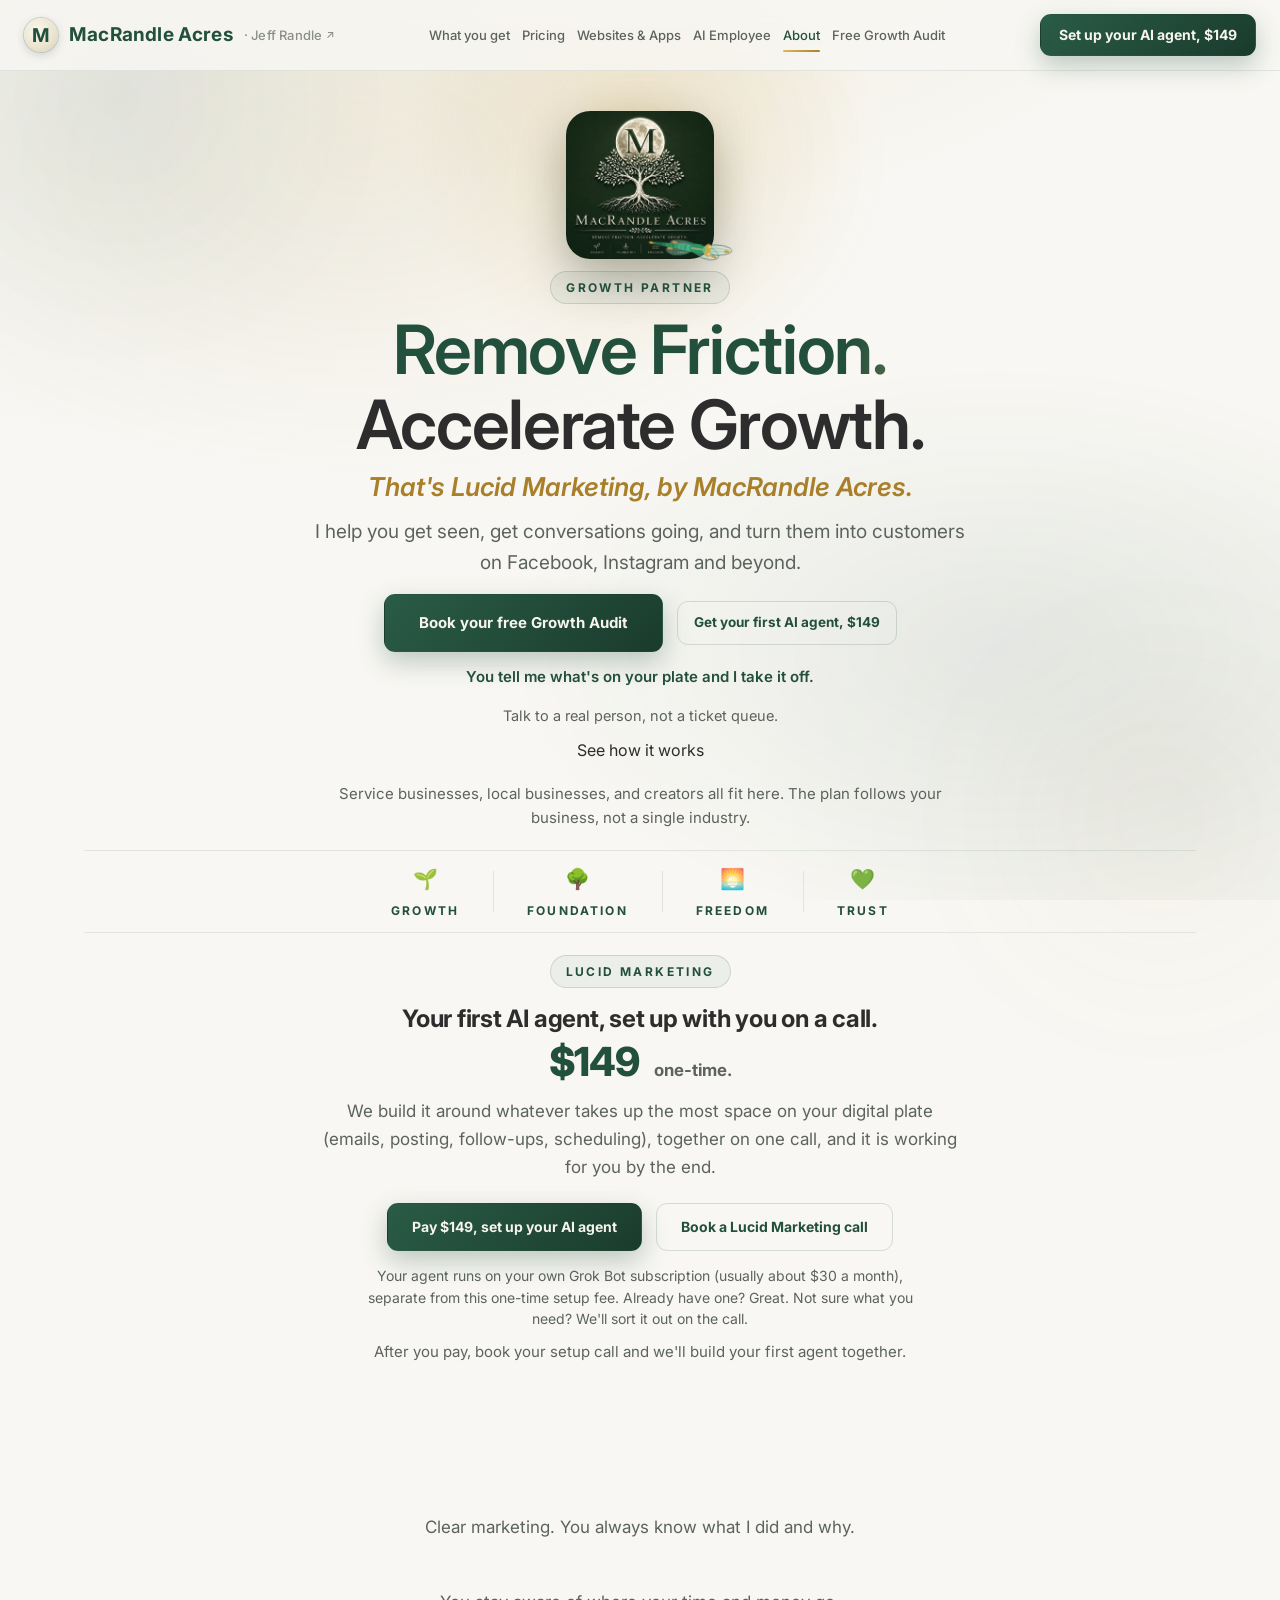
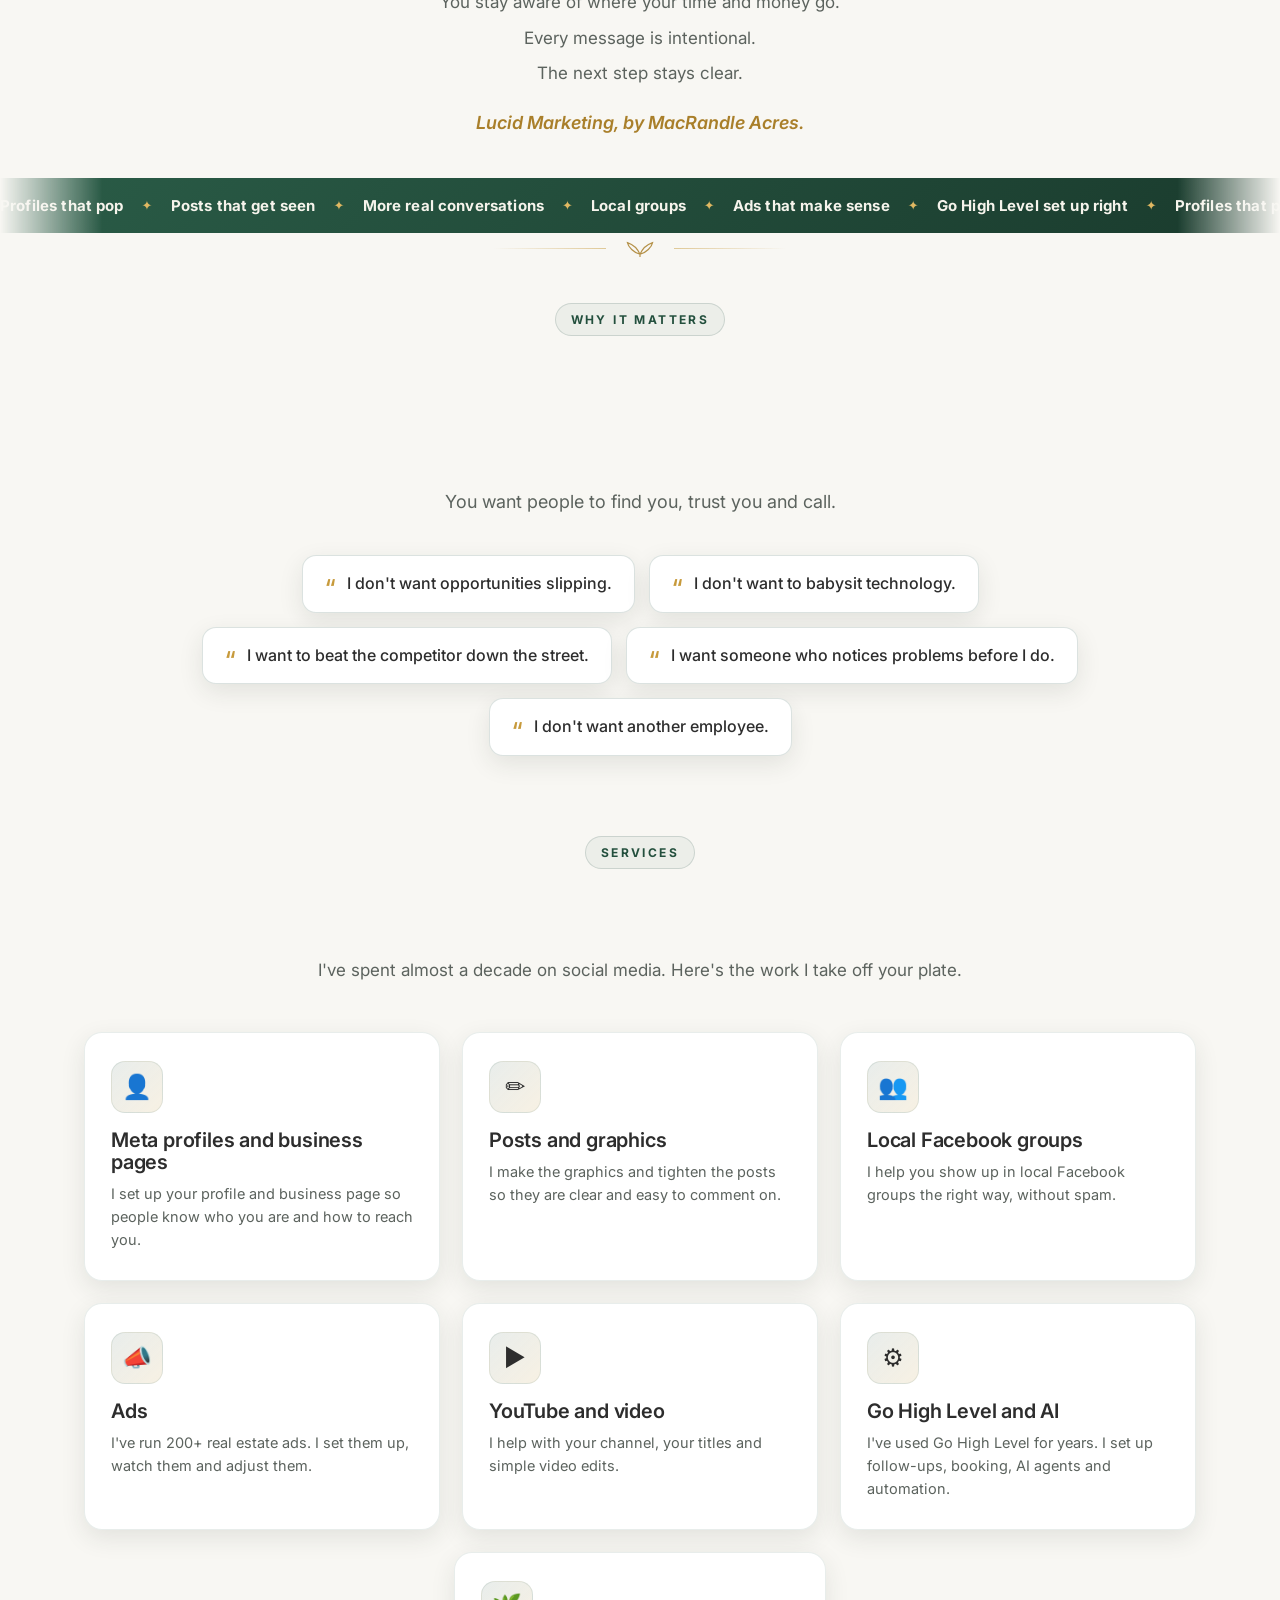
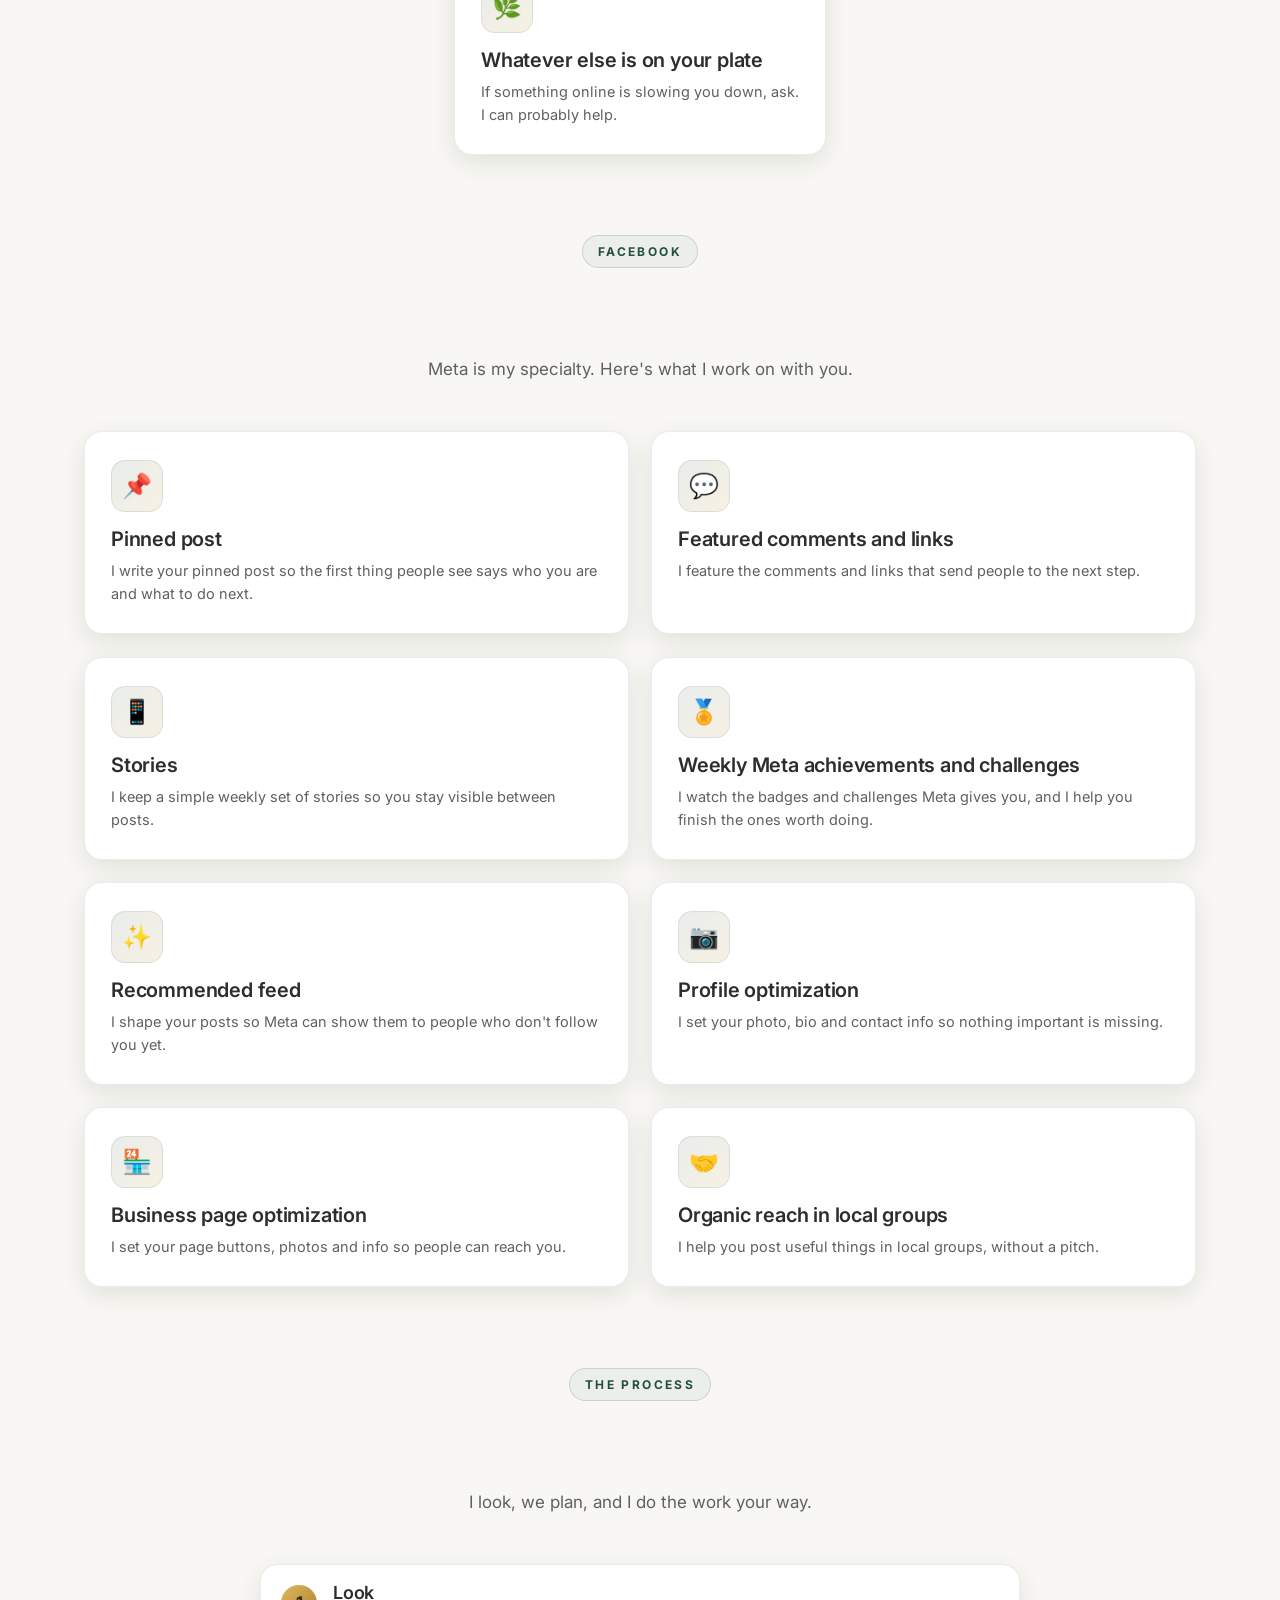
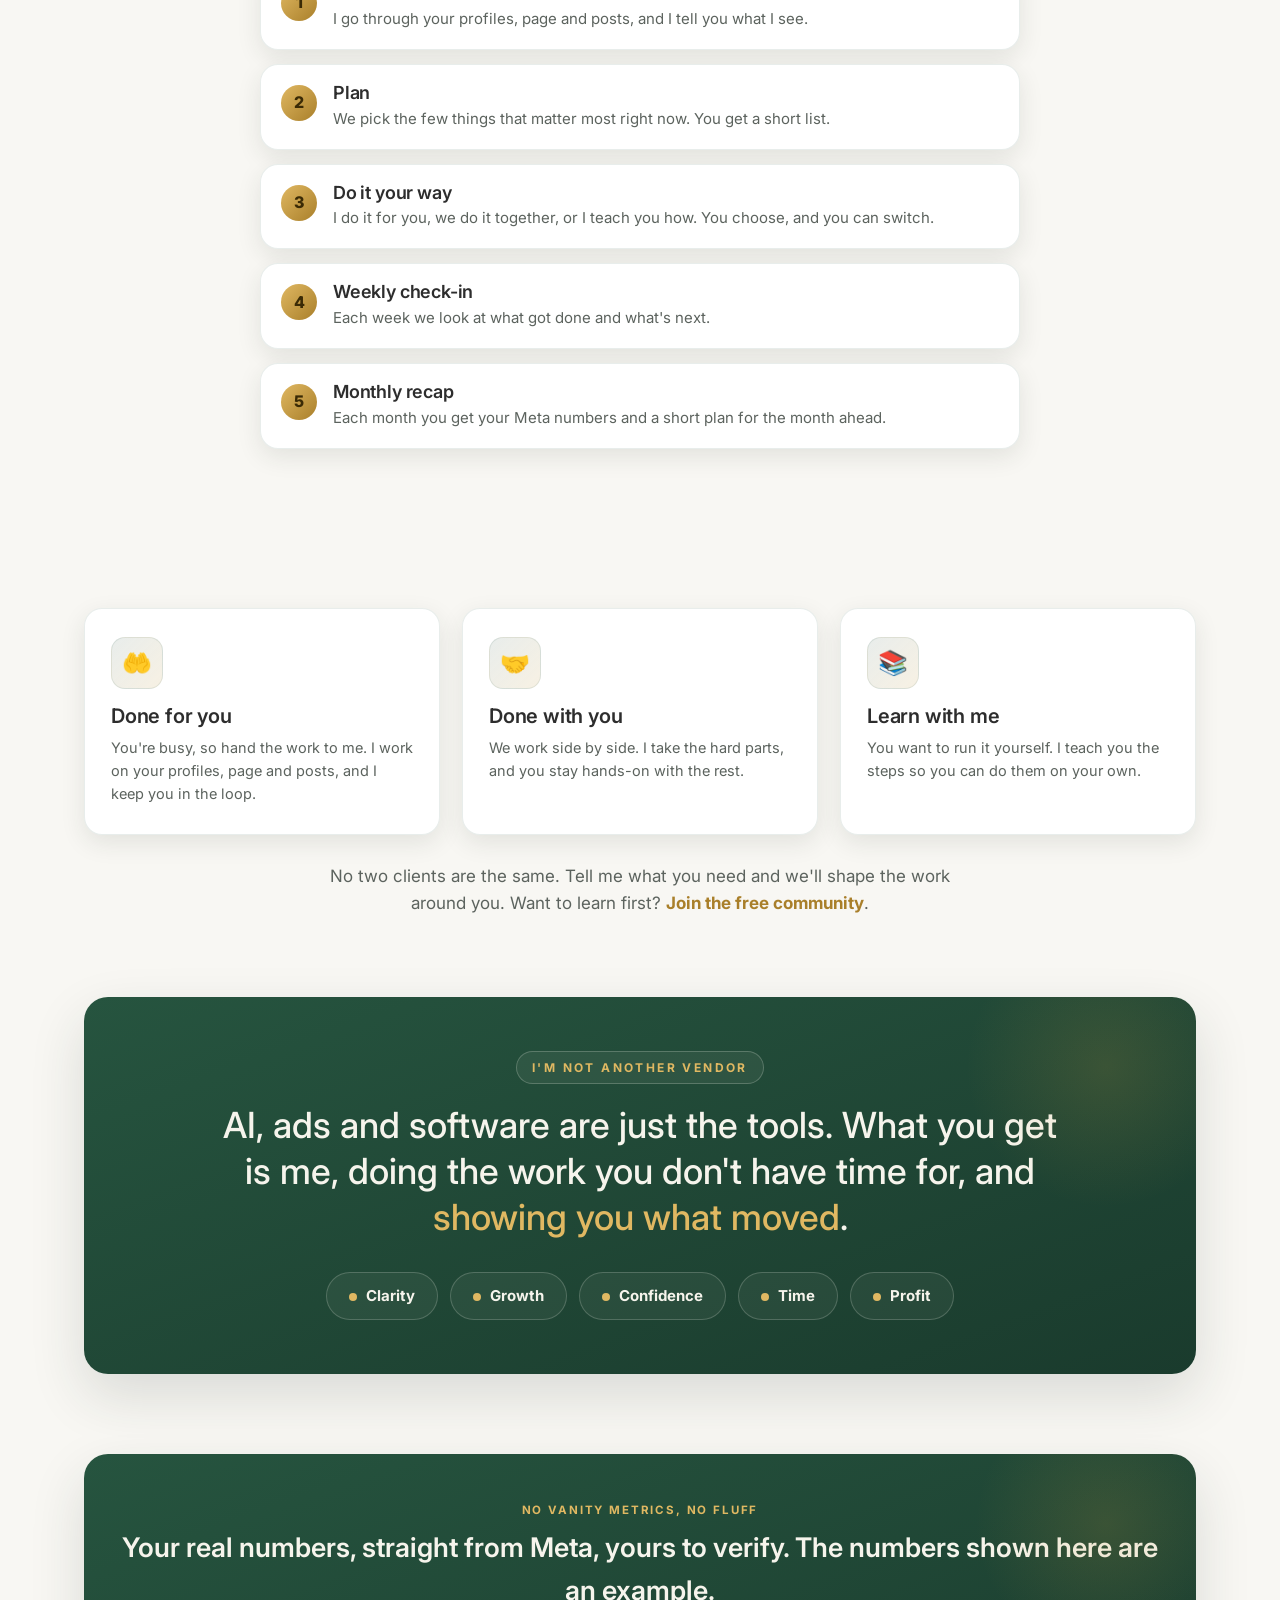
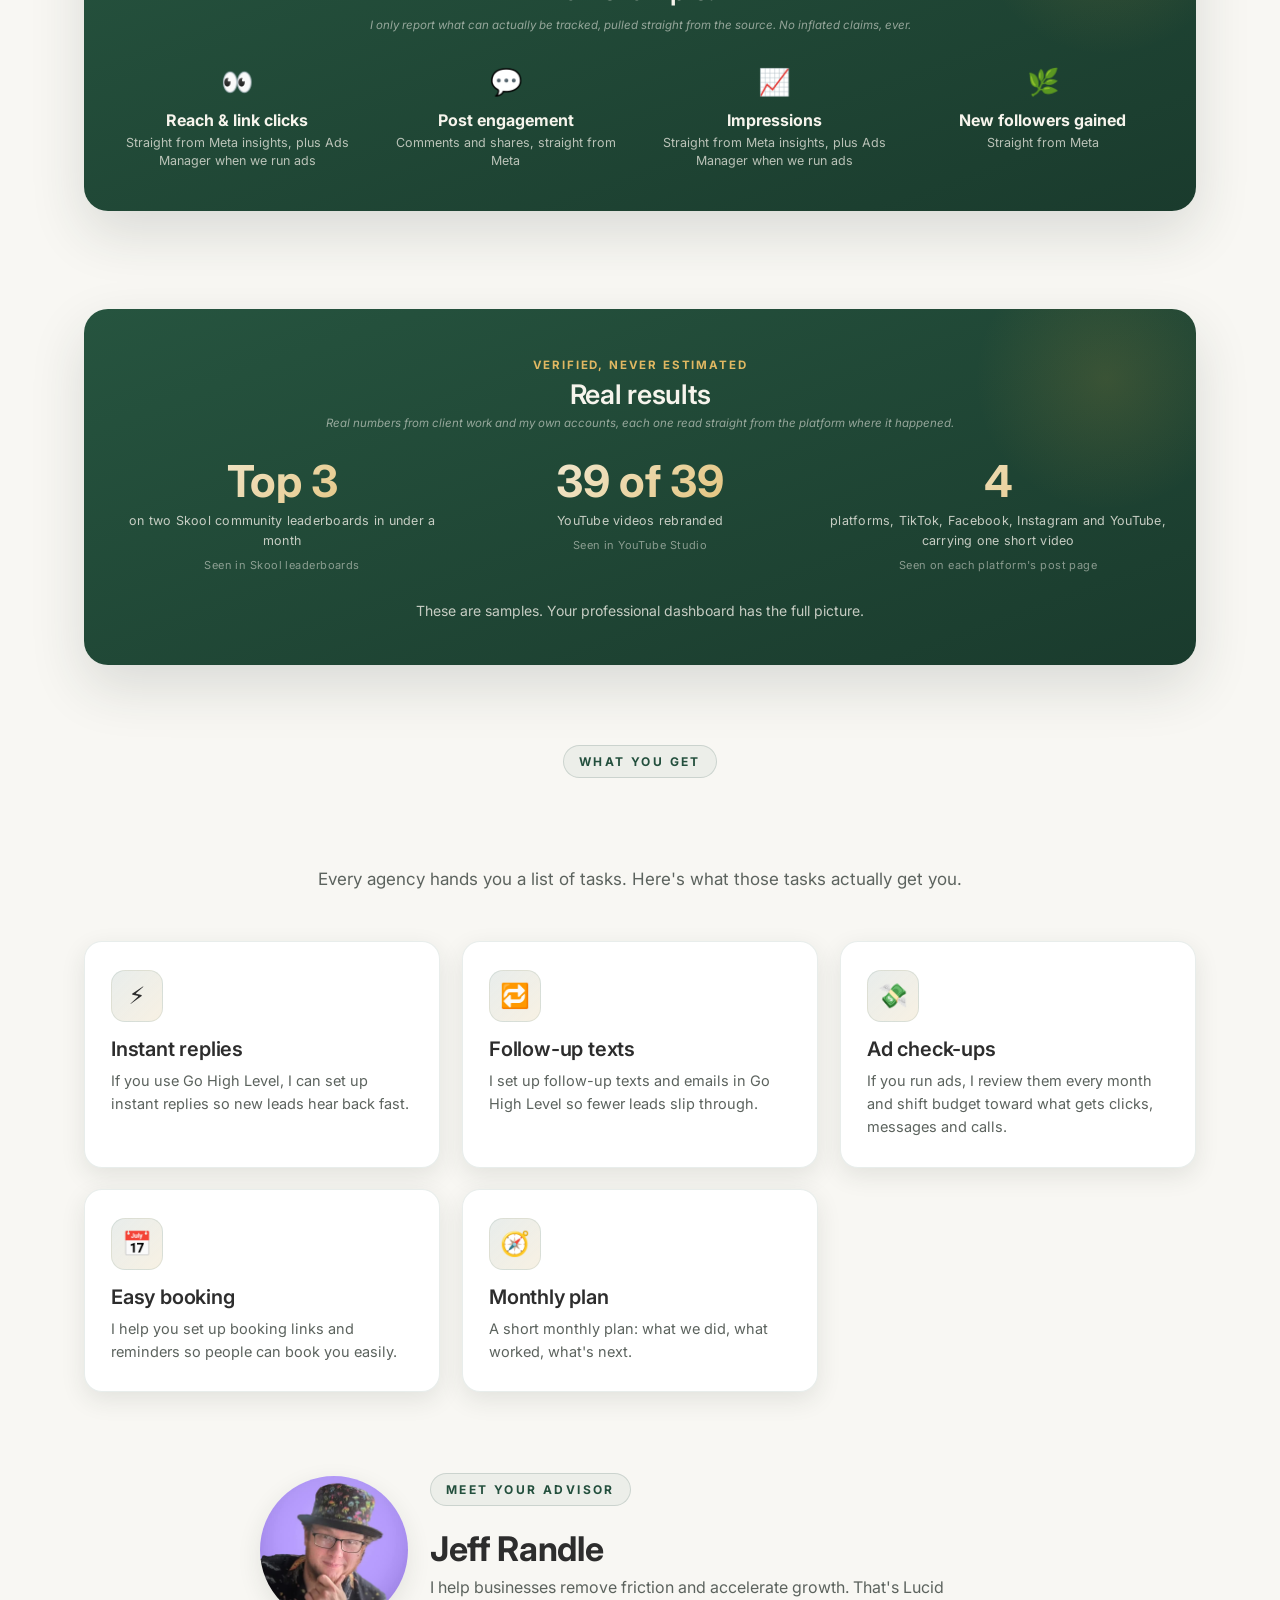
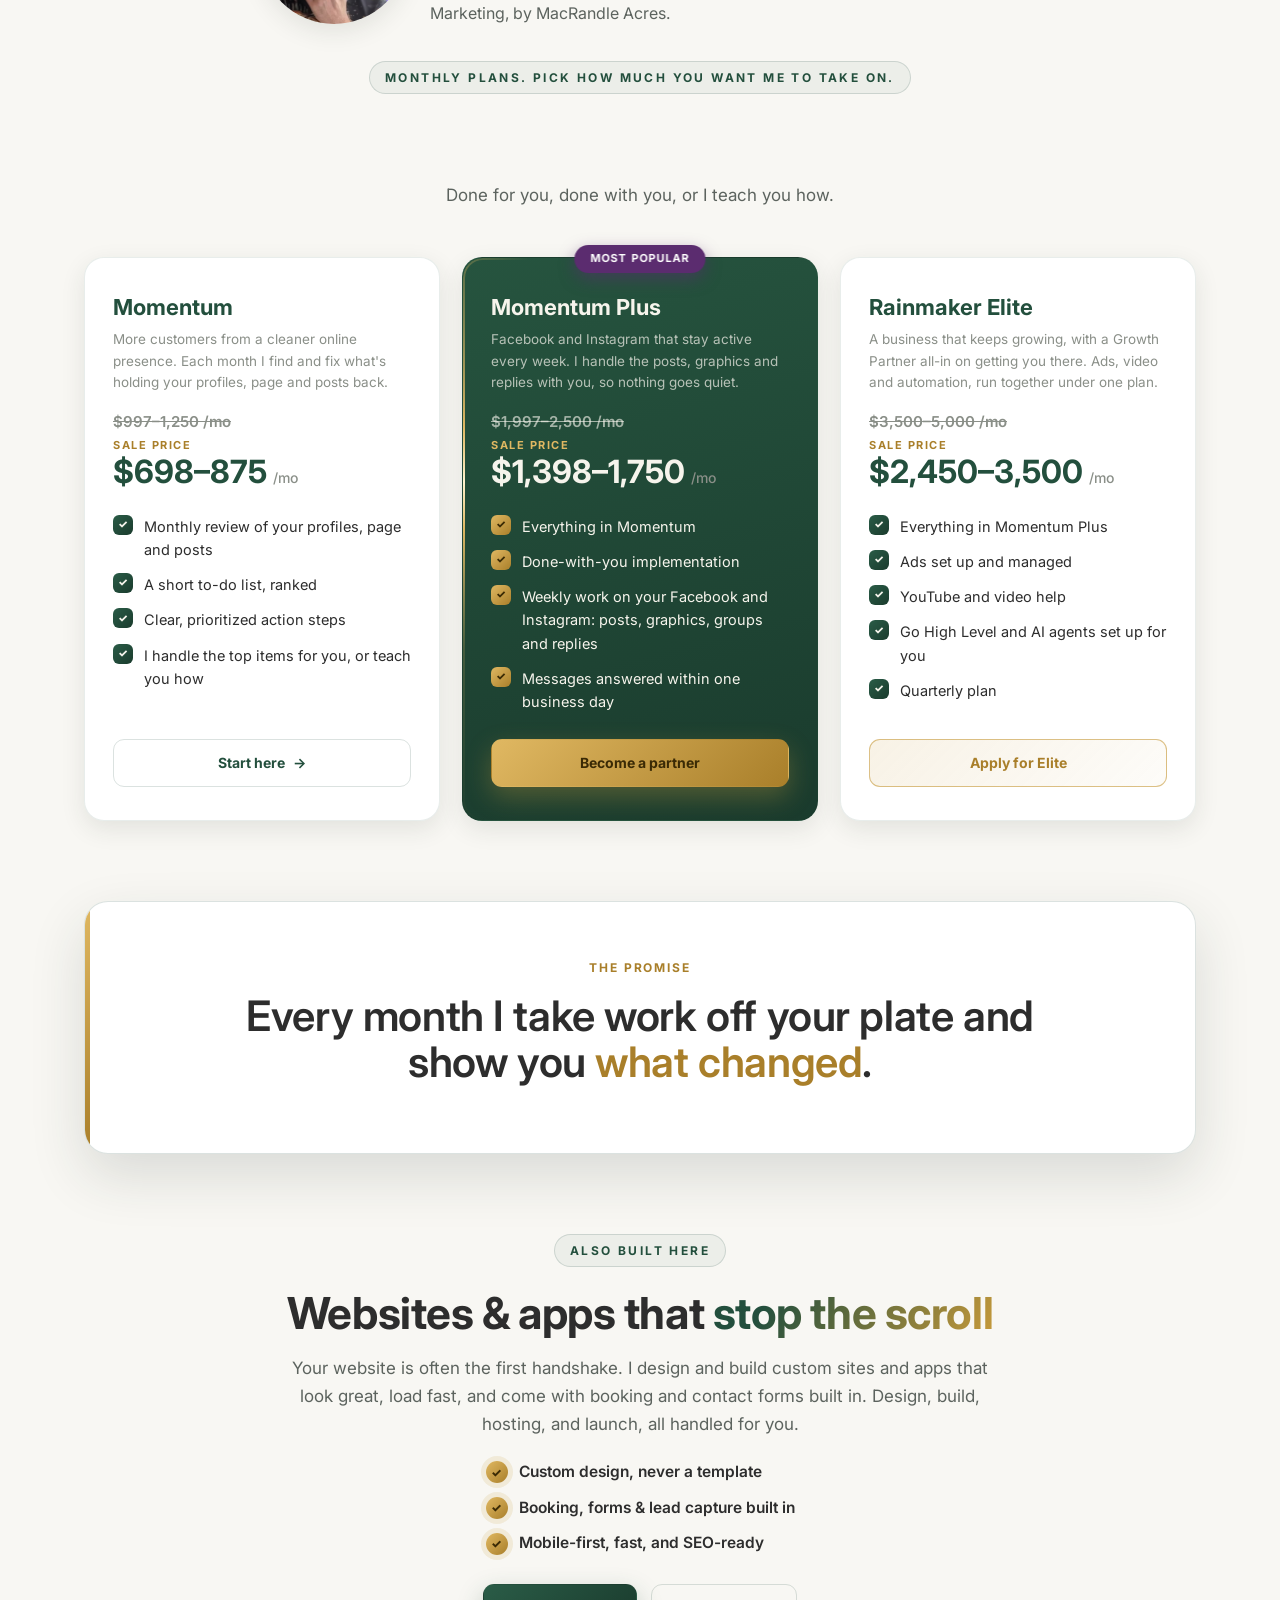
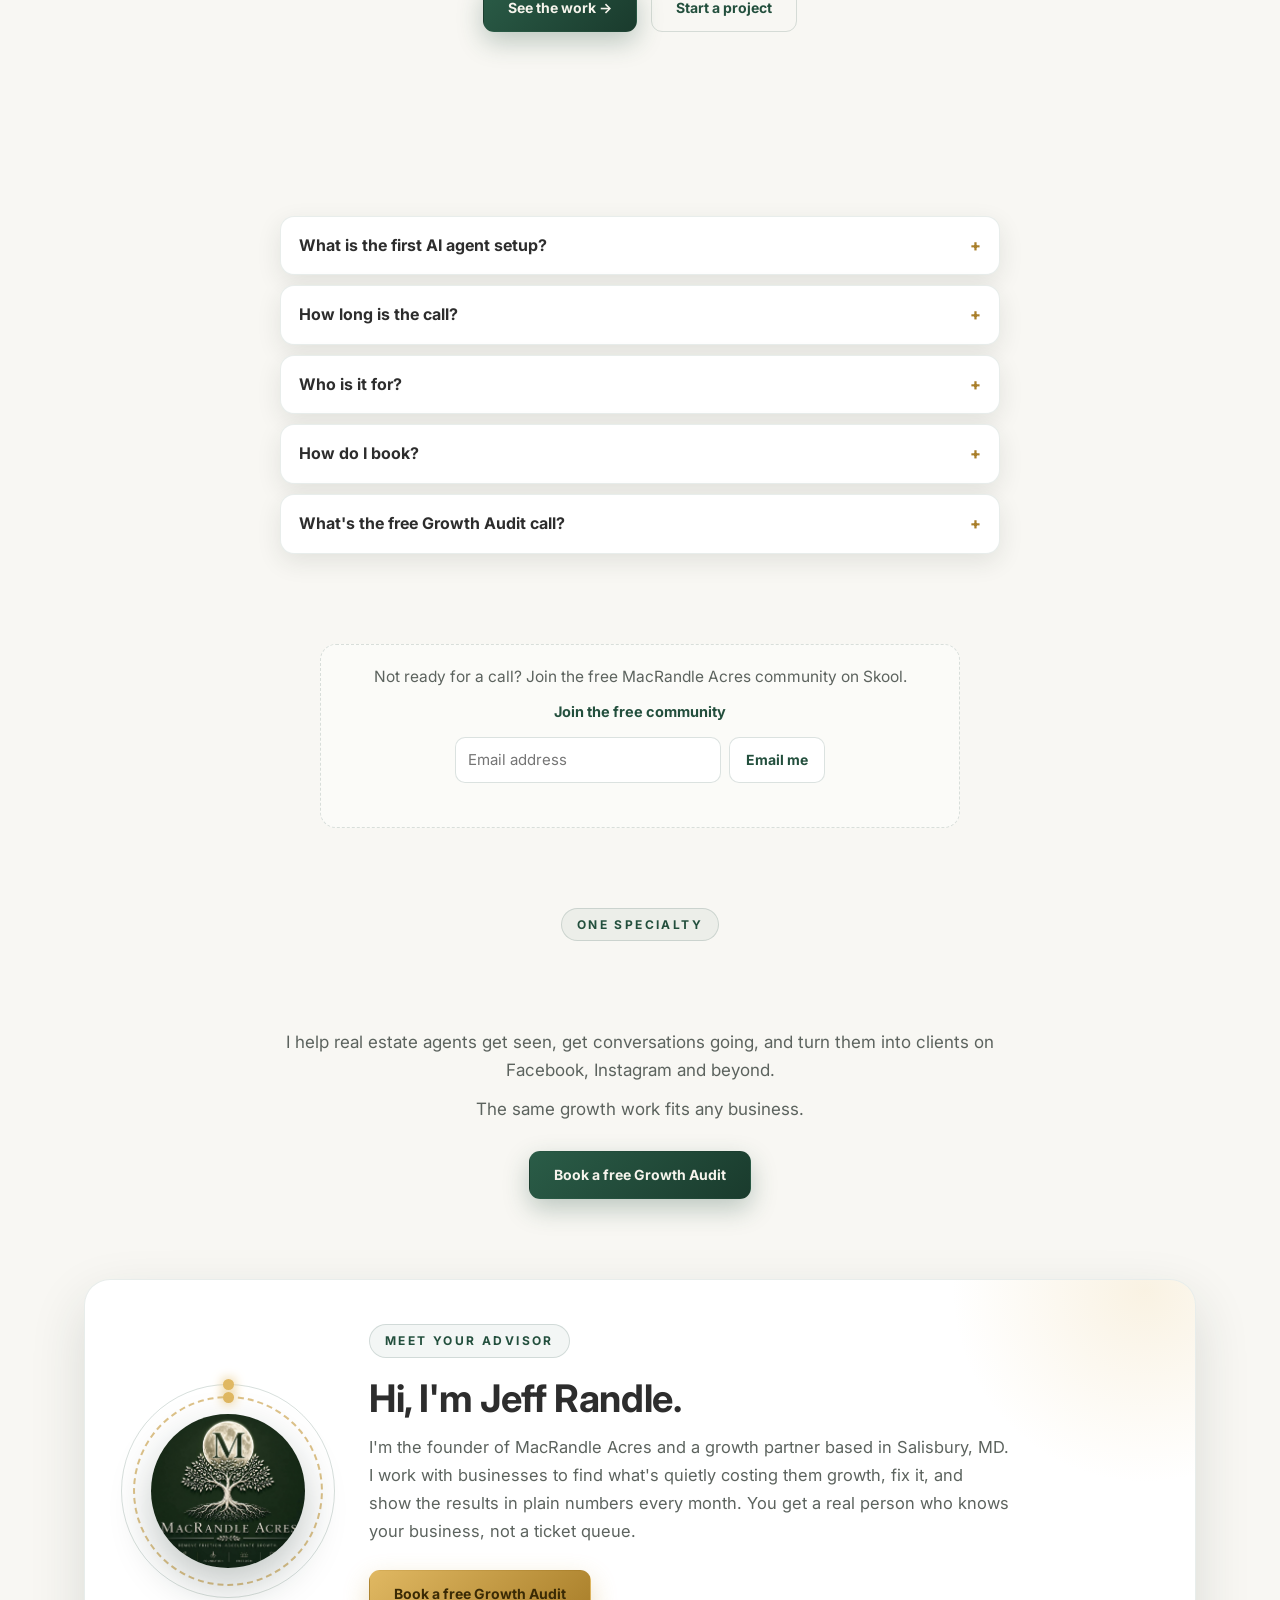
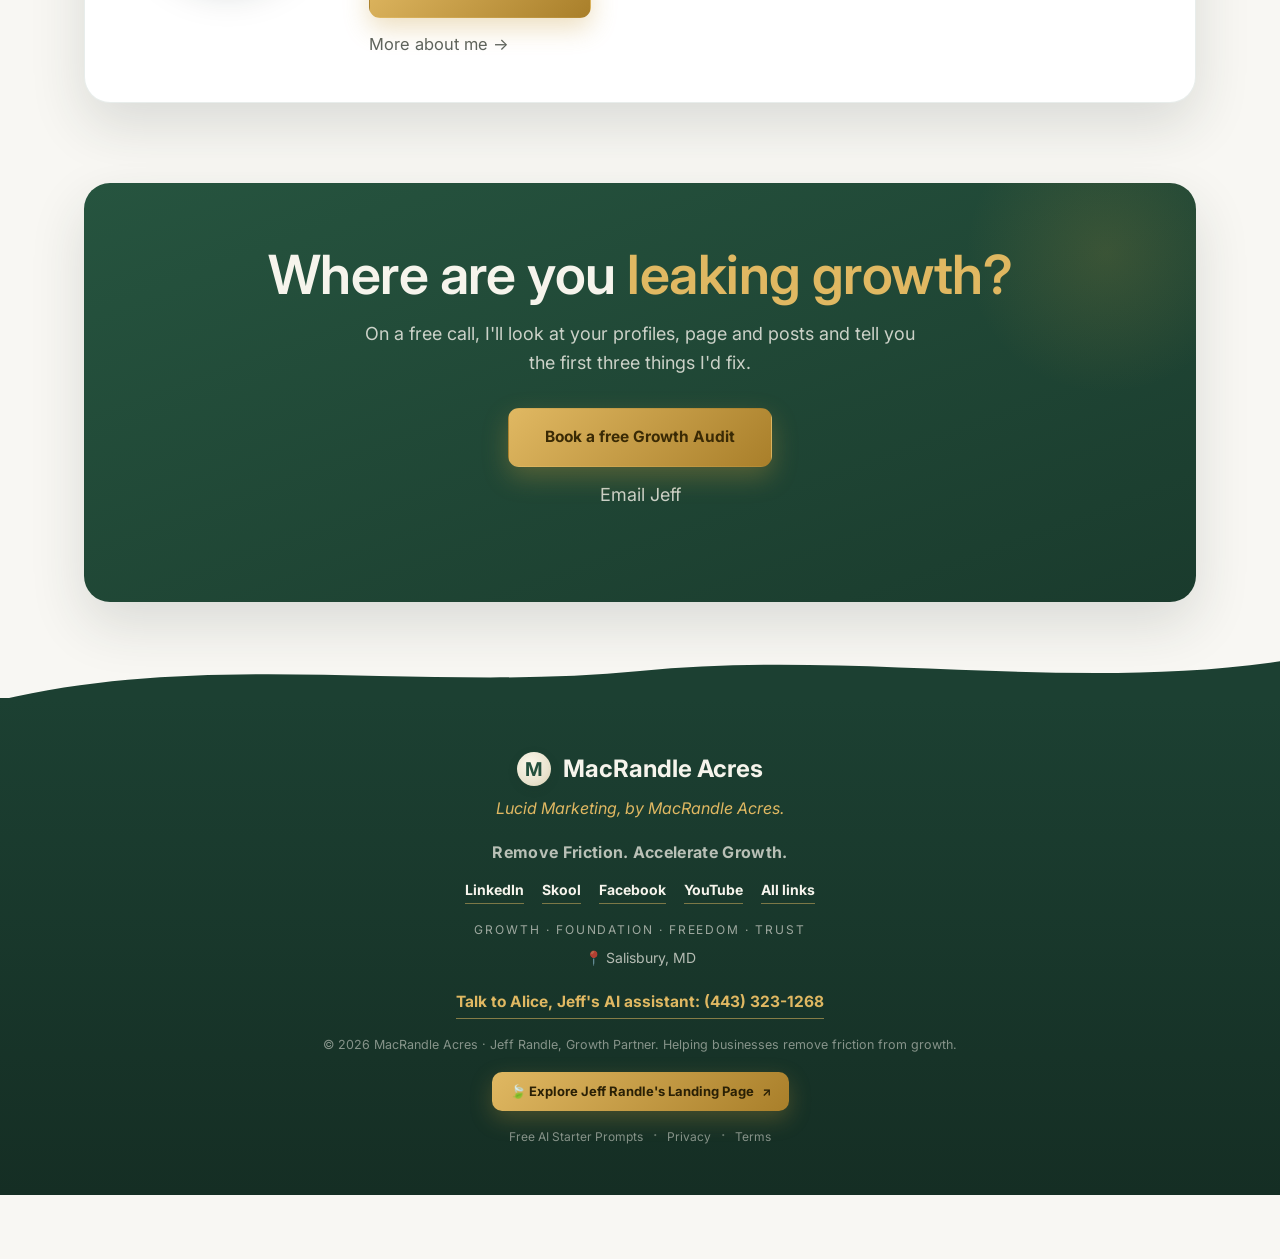
==== index.html @ b00a88bf "Homepage: plate line under $149 CTA, drop monthly list and scorecard, new results" ====
<!doctype html>
<html lang="en">
<head>
<meta charset="utf-8">
<meta name="viewport" content="width=device-width, initial-scale=1">
<title>Lucid Marketing, by MacRandle Acres | Remove Friction. Accelerate Growth.</title>
<meta name="description" content="Lucid Marketing, by MacRandle Acres, helps businesses remove friction and accelerate growth. Real estate is one specialty.">
<meta name="theme-color" content="#234F3D">

<meta property="og:title" content="Lucid Marketing, by MacRandle Acres | Remove Friction. Accelerate Growth.">
<meta property="og:description" content="Lucid Marketing, by MacRandle Acres, helps businesses remove friction and accelerate growth. Real estate is one specialty.">
<meta property="og:type" content="website">
<meta property="og:url" content="https://www.macrandleacres.com/">
<meta property="og:image" content="https://www.macrandleacres.com/og-v5.jpg">
<meta name="twitter:card" content="summary_large_image">
<meta name="twitter:title" content="Lucid Marketing, by MacRandle Acres | Remove Friction. Accelerate Growth.">
<meta name="twitter:description" content="Lucid Marketing, by MacRandle Acres, helps businesses remove friction and accelerate growth. Real estate is one specialty.">
<meta name="twitter:image" content="https://www.macrandleacres.com/og-v5.jpg">
<link rel="canonical" href="https://www.macrandleacres.com/">
<link rel="icon" href="/favicon.ico">
<link rel="apple-touch-icon" href="/apple-touch-icon.png">
<script type="application/ld+json">{"@context":"https://schema.org","@type":"ProfessionalService","name":"Lucid Marketing, by MacRandle Acres","description":"Lucid Marketing, by MacRandle Acres, helps businesses remove friction and accelerate growth. Real estate is one specialty.","url":"https://www.macrandleacres.com","telephone":"+1-443-323-1268","email":"Macrandleacres@gmail.com","logo":"https://www.macrandleacres.com/logo-v5.jpg","image":"https://www.macrandleacres.com/logo-v5.jpg","areaServed":"US","founder":{"@type":"Person","name":"Jeff Randle","jobTitle":"Growth Partner"},"address":{"@type":"PostalAddress","addressLocality":"Salisbury","addressRegion":"MD","addressCountry":"US"},"sameAs":["https://www.linkedin.com/in/jeff-randle-042a23196/","https://www.skool.com/lucid-mage-facebook-growth-lab-3725","https://www.youtube.com/@JeffRandle89","https://www.patreon.com/LucidMage","https://www.instagram.com/lucidmage89","https://www.tiktok.com/@lucidmage89","https://www.facebook.com/TheLucidMage"]}</script>
<script type="application/ld+json">{"@context":"https://schema.org","@type":"FAQPage","mainEntity":[{"@type":"Question","name":"What is the first AI agent setup?","acceptedAnswer":{"@type":"Answer","text":"It's $149 one-time. We build your first AI agent together on a call, around whatever takes up the most space on your digital plate."}},{"@type":"Question","name":"How long is the call?","acceptedAnswer":{"@type":"Answer","text":"There's no fixed time. We stay on until your agent is set up."}},{"@type":"Question","name":"Who is it for?","acceptedAnswer":{"@type":"Answer","text":"Business owners who want time back."}},{"@type":"Question","name":"How do I book?","acceptedAnswer":{"@type":"Answer","text":"Use Book a Lucid Marketing call. That opens https://www.macrandleacres.com/book?type=agent."}},{"@type":"Question","name":"What's the free Growth Audit call?","acceptedAnswer":{"@type":"Answer","text":"It's a free call to look at your business and find the friction in the way of growth. Book it at https://www.macrandleacres.com/book?type=audit."}}]}</script>

<link rel="preconnect" href="https://fonts.googleapis.com">
<link rel="preconnect" href="https://fonts.gstatic.com" crossorigin>
<link href="https://fonts.googleapis.com/css2?family=Fraunces:ital,opsz,wght@0,9..144,500;0,9..144,600;0,9..144,700;1,9..144,500&family=Inter:wght@400;500;600;700&display=swap" rel="stylesheet">

<style>
:root{
 --green:#234F3D; --green-d:#1a3b2d; --green-l:#3a6b54;
 --ink:#2D2D2D; --ink2:#5c635e; --ink3:#8a8f88;
 --bg:#F8F7F3; --bg2:#f1efe7; --card:#ffffff; --cream:#f6f4ec;
 --gold:#c79a3b; --gold-d:#a97f2a; --gold-l:#e0b862;
 --plum:#5B2C6F;
 --bd:rgba(35,79,61,.16); --bd-soft:rgba(35,79,61,.10);
 --shadow:0 22px 55px rgba(35,49,40,.14); --shadow-sm:0 8px 24px rgba(35,49,40,.10);
 --grad-green:linear-gradient(135deg,#2a5c47,#1a3b2d);
 --grad-gold:linear-gradient(135deg,var(--gold-l),var(--gold-d));
 --maxw:1160px;
}
*{box-sizing:border-box;margin:0;padding:0}
html{scroll-behavior:smooth}
body{font-family:'Inter',system-ui,-apple-system,sans-serif;background:var(--bg);color:var(--ink);
 line-height:1.6;overflow-x:hidden;-webkit-font-smoothing:antialiased}
h1,h2,h3,.display{font-family:'Inter',system-ui,sans-serif;letter-spacing:-.01em;line-height:1.1;color:var(--ink)}
a{color:inherit;text-decoration:none}
.wrap{max-width:var(--maxw);margin:0 auto;padding:0 24px}
.eyebrow{display:inline-block;font-size:12px;font-weight:700;letter-spacing:.2em;text-transform:uppercase;
 color:var(--green);padding:6px 15px;border:1px solid var(--bd);border-radius:100px;background:rgba(35,79,61,.05);margin-bottom:18px}
.accent-text{background:linear-gradient(120deg,var(--green) 20%,var(--gold) 100%);
 -webkit-background-clip:text;background-clip:text;-webkit-text-fill-color:transparent}
.shimmer{background:linear-gradient(100deg,var(--green) 0%,var(--green) 36%,var(--gold-l) 50%,var(--green) 64%,var(--green) 100%);
 background-size:260% 100%;-webkit-background-clip:text;background-clip:text;-webkit-text-fill-color:transparent;
 animation:sheen 5.5s ease-in-out infinite}
@keyframes sheen{0%{background-position:135% 0}100%{background-position:-135% 0}}
.gold-text{color:var(--gold-d)}
.serif-i{font-family:'Inter',system-ui,sans-serif;font-style:italic;font-weight:500}

/* Organic light background */
.bgwash{position:fixed;inset:0;z-index:-2;background:
 radial-gradient(920px 520px at 50% -12%, rgba(199,154,59,.12), transparent 62%),
 radial-gradient(760px 620px at 10% 8%, rgba(35,79,61,.06), transparent 60%),
 radial-gradient(720px 620px at 92% 88%, rgba(35,79,61,.05), transparent 60%),
 var(--bg)}
.leaf{position:fixed;border-radius:50%;filter:blur(80px);opacity:.5;z-index:-1;pointer-events:none}
.leaf.l1{width:440px;height:440px;top:-120px;left:-100px;background:radial-gradient(circle,rgba(35,79,61,.14),transparent 68%);animation:drift 24s ease-in-out infinite}
.leaf.l2{width:400px;height:400px;bottom:-120px;right:-80px;background:radial-gradient(circle,rgba(199,154,59,.13),transparent 68%);animation:drift 30s ease-in-out infinite reverse}
@keyframes drift{0%,100%{transform:translate(0,0)}50%{transform:translate(40px,-36px)}}
#leaves{position:fixed;inset:0;z-index:-1;pointer-events:none}
.mark{animation:markGlow 3.8s ease-in-out infinite}
@keyframes markGlow{
 0%,100%{box-shadow:0 0 0 1px rgba(35,79,61,.18),0 3px 10px rgba(35,49,40,.18),0 0 0 rgba(199,154,59,0)}
 50%{box-shadow:0 0 0 1px rgba(199,154,59,.45),0 3px 10px rgba(35,49,40,.18),0 0 15px rgba(199,154,59,.4)}}
.card .ico{transition:transform .28s cubic-bezier(.2,.8,.2,1)}
.card:hover .ico{transform:scale(1.1) rotate(-4deg)}
.val-item .vi{transition:transform .28s cubic-bezier(.2,.8,.2,1)}
.val-item:hover .vi{transform:translateY(-4px) scale(1.14)}
.report li .val{transition:color .3s}

/* Brand mark (moon + M) */
.mark{width:34px;height:34px;border-radius:50%;flex:0 0 auto;display:grid;place-items:center;position:relative;
 background:radial-gradient(circle at 38% 34%,#fbf7ea,#e9e3cf 60%,#d8cfb0);
 box-shadow:0 0 0 1px rgba(35,79,61,.18),0 3px 10px rgba(35,49,40,.18)}
.mark span{font-family:'Inter',system-ui,sans-serif;font-weight:700;font-size:19px;color:var(--green);line-height:1;margin-top:1px}

/* Nav */
.nav{position:sticky;top:0;z-index:50;backdrop-filter:blur(12px);
 background:rgba(248,247,243,.82);border-bottom:1px solid var(--bd-soft)}
.nav-in{display:flex;align-items:center;justify-content:space-between;height:70px}
.brand{display:flex;align-items:center;gap:11px;font-family:'Inter',system-ui,sans-serif;font-weight:700;font-size:19px;color:var(--green);letter-spacing:.01em}
.brand .sub{color:var(--ink3);font-weight:500;font-family:'Inter';font-size:13px}
.brand-main{display:flex;align-items:center;gap:11px;color:var(--green)}
.brand-hub{color:var(--ink3);font-weight:500;font-family:'Inter';font-size:13px;display:inline-flex;align-items:center;gap:4px;transition:color .2s}
.brand-hub:hover{color:var(--gold-d)}
.brand-hub .hub-arr{font-size:11px;transition:transform .2s}
.brand-hub:hover .hub-arr{transform:translate(2px,-2px)}
.foot-hub{margin-top:16px}
.foot-hub a{display:inline-flex;align-items:center;gap:8px;font-size:13px;font-weight:700;color:#2a2005;background:var(--grad-gold);padding:9px 18px;border-radius:10px;text-decoration:none;box-shadow:0 8px 22px rgba(199,154,59,.28);transition:transform .16s,box-shadow .16s}
.foot-hub a:hover{transform:translateY(-2px);box-shadow:0 12px 28px rgba(199,154,59,.4)}
.foot-hub .fh-arr{font-size:12px}
.nav-links{display:flex;gap:14px;align-items:center}
.nav-links a{font-size:13.5px;color:var(--ink2);font-weight:500;transition:color .2s;white-space:nowrap}
.nav-audit{font-weight:700;color:var(--green)}
.nav-links a:hover{color:var(--green)}
.btn{display:inline-block;font-weight:700;font-size:14px;border-radius:11px;padding:12px 24px;cursor:pointer;
 transition:transform .16s ease,box-shadow .16s ease,background .2s;border:1px solid transparent;white-space:nowrap}
.btn:hover{transform:translateY(-2px)}
.btn-primary{background:var(--grad-green);color:var(--cream);box-shadow:var(--btn-glow,0 10px 26px rgba(35,79,61,.28))}
.btn-primary:hover{box-shadow:var(--btn-glow-hover,0 14px 32px rgba(35,79,61,.36))}
.btn-ghost{background:transparent;border-color:var(--bd);color:var(--green)}
.btn-ghost:hover{background:rgba(35,79,61,.06);border-color:var(--green)}
.btn-gold{background:var(--grad-gold);color:#3a2a05;box-shadow:0 10px 26px rgba(199,154,59,.32)}
.btn-cream{background:var(--cream);color:var(--green);box-shadow:0 10px 26px rgba(0,0,0,.18)}
.btn-cream:hover{background:#fff}
.btn-ghost-l{background:rgba(255,255,255,.08);border-color:rgba(246,244,236,.4);color:var(--cream)}
.btn-ghost-l:hover{background:rgba(255,255,255,.16)}
.nav-cta{padding:9px 18px;margin-left:24px;flex-shrink:0}
.brand{flex-shrink:0;margin-right:22px}.brand-main{white-space:nowrap}
.nav .wrap.nav-in{max-width:1320px}.nav-links{gap:12px}.nav-links a{font-size:13px}
/* Fold the menu whenever it does not fit (any zoom level or font); set by fitNav() below */
.nav.compact .nav-links{display:none}.nav.compact .hamb{display:block;order:2}.nav.compact .brand-hub{display:none}
.nav.compact .nav-in{height:auto;min-height:64px;padding:10px 24px;flex-wrap:wrap}
.nav.compact .nav-cta{order:3;flex:1 1 100%;text-align:center;margin-left:0}
.final .final-audit{padding:16px 36px;font-size:15.5px}
.hamb{display:none;background:none;border:none;color:var(--green);font-size:22px;cursor:pointer}

/* Hero */
.hero{position:relative;padding:40px 0 14px;text-align:center}
.hero .halo{position:absolute;top:-40px;left:50%;transform:translateX(-50%);width:min(560px,88vw);height:360px;z-index:-1;
 background:radial-gradient(circle at 50% 30%,rgba(199,154,59,.16),transparent 62%)}
.hero-logo-wrap{position:relative;width:max-content;margin:0 auto 12px;display:block}
.logo-glow{position:absolute;inset:-16%;border-radius:50%;z-index:0;pointer-events:none;filter:blur(16px);
 background:radial-gradient(circle,var(--logo-halo,rgba(199,154,59,.4)),var(--logo-halo-mid,rgba(199,154,59,.1)) 45%,transparent 66%);
 animation:glowPulse 4.2s ease-in-out infinite}
.hero-logo{position:relative;z-index:1;width:clamp(108px,14vw,148px);height:auto;display:block;border-radius:24px;
 box-shadow:0 20px 48px rgba(35,49,40,.32),0 0 0 1px rgba(255,255,255,.06) inset;
 animation:logoIn 1s cubic-bezier(.2,.8,.2,1) both, floaty 6.5s ease-in-out 1.1s infinite}
@keyframes glowPulse{0%,100%{opacity:.55;transform:scale(1)}50%{opacity:1;transform:scale(1.07)}}
@keyframes floaty{0%,100%{transform:translateY(0)}50%{transform:translateY(-10px)}}
@keyframes logoIn{0%{opacity:0;transform:scale(.82) translateY(14px)}100%{opacity:1;transform:scale(1) translateY(0)}}
.hero .eyebrow{margin-bottom:8px}
.hero h1{font-size:clamp(34px,5.4vw,68px);font-weight:600;margin-bottom:10px;letter-spacing:-.02em}
.hero .method-line{font-style:italic;font-weight:600;color:var(--gold-d);font-size:clamp(18px,2.4vw,26px);margin:-6px auto 10px;max-width:760px}
.hero .promise{font-size:clamp(16px,1.7vw,19px);color:var(--ink2);max-width:660px;margin:0 auto 16px}
.hero .promise b{color:var(--ink);font-weight:600}
.hero-cta{display:flex;gap:14px;justify-content:center;flex-wrap:wrap}
.hero .hero-cta{align-items:center}
.hero .btn{padding:16px 34px;font-size:15px}
.hero .btn-ghost{padding:10px 16px;font-size:13.5px}
.hero-plate{margin:14px auto 0;max-width:520px;text-align:center;font-size:15px;font-weight:600;line-height:1.45;color:var(--green)}
.hero-trust{margin:18px auto 0;font-size:14.5px;line-height:1.4;color:var(--ink2)}
.guarantee-ribbon{display:inline-flex;align-items:center;gap:10px;margin-top:30px;font-size:14px;color:var(--ink2);
 background:rgba(35,79,61,.06);border:1px solid var(--bd);border-radius:100px;padding:9px 20px}
.guarantee-ribbon .g-ico{color:var(--green);font-weight:800}

/* Values strip (mirrors logo) */
.values{display:flex;justify-content:center;align-items:stretch;gap:0;flex-wrap:wrap;margin-top:20px;
 border-top:1px solid var(--bd-soft);border-bottom:1px solid var(--bd-soft);padding:12px 0}
.val-item{display:flex;flex-direction:column;align-items:center;gap:6px;padding:0 34px;position:relative;min-width:120px}
.val-item + .val-item::before{content:'';position:absolute;left:0;top:8px;bottom:8px;width:1px;background:var(--bd-soft)}
.val-item .vi{font-size:20px}
.val-item .vl{font-size:12px;font-weight:700;letter-spacing:.18em;text-transform:uppercase;color:var(--green)}

/* Sections */
section{position:relative;padding:40px 0}
.sec-head{text-align:center;max-width:760px;margin:0 auto 48px}
.sec-head h2{font-size:clamp(30px,4.6vw,50px);font-weight:600;margin-bottom:15px}
.sec-head p{color:var(--ink2);font-size:17px}

/* Client-voice chips */
.voice-lead{text-align:center;max-width:720px;margin:0 auto 38px;color:var(--ink2);font-size:18px}
.voice-lead b{color:var(--ink)}
#voice .sec-head{margin-bottom:24px}
.chips{display:flex;flex-wrap:wrap;gap:14px;justify-content:center;max-width:900px;margin:0 auto}
.chip{background:var(--card);border:1px solid var(--bd);border-radius:14px;padding:15px 22px;font-size:16px;
 font-weight:500;color:var(--ink);display:flex;align-items:center;gap:11px;box-shadow:var(--shadow-sm);
 transition:transform .2s,box-shadow .2s}
.chip:hover{transform:translateY(-3px);box-shadow:var(--shadow)}
.chip .q{color:var(--gold);font-family:'Inter',system-ui,sans-serif;font-size:26px;line-height:0;margin-top:10px}

/* Green band (inverted, echoes logo) */
.band-green{position:relative;border-radius:24px;overflow:hidden;
 background:linear-gradient(160deg,#26543f,#1a3b2d);color:rgba(246,244,236,.82);box-shadow:var(--shadow)}
.band-green::after{content:'';position:absolute;top:-80px;right:-60px;width:300px;height:300px;border-radius:50%;
 background:radial-gradient(circle,rgba(199,154,59,.16),transparent 66%);pointer-events:none}
.band-green h2,.band-green h3{color:var(--cream)}
.band-green .eyebrow{color:var(--gold-l);border-color:rgba(246,244,236,.22);background:rgba(246,244,236,.06)}

/* Promise band */
.promise-band{padding:54px;text-align:center}
.promise-band .big{font-family:'Inter',system-ui,sans-serif;font-size:clamp(23px,3.3vw,36px);font-weight:500;line-height:1.28;
 max-width:840px;margin:0 auto 32px;color:var(--cream)}
.buy-row{display:flex;flex-wrap:wrap;gap:12px;justify-content:center}
.buy{padding:11px 22px;border-radius:100px;font-weight:700;font-size:15px;border:1px solid rgba(246,244,236,.2);
 background:rgba(246,244,236,.05);color:var(--cream)}
.buy .bd{display:inline-block;width:8px;height:8px;border-radius:50%;margin-right:9px;vertical-align:middle;background:var(--gold-l)}

/* Cards / outcomes */
.grid{display:grid;gap:22px}
.g3{grid-template-columns:repeat(3,1fr)}
.g2{grid-template-columns:repeat(2,1fr)}
#help .card:last-child{grid-column:1 / -1;width:100%;max-width:372px;justify-self:center}
.card{position:relative;background:var(--card);border:1px solid var(--bd-soft);border-radius:18px;padding:28px 26px;
 box-shadow:var(--shadow-sm);transition:transform .25s ease,box-shadow .25s ease,border-color .25s ease}
.card:hover{transform:translateY(-6px);box-shadow:var(--shadow);border-color:var(--bd)}
.card .ico{width:52px;height:52px;border-radius:14px;display:grid;place-items:center;font-size:24px;margin-bottom:16px;
 background:linear-gradient(135deg,rgba(35,79,61,.10),rgba(199,154,59,.14));border:1px solid var(--bd-soft)}
.card h3{font-size:20px;font-weight:600;margin-bottom:9px}
.card p{color:var(--ink2);font-size:14.5px}
.card .was{display:block;margin-top:14px;font-size:12px;color:var(--ink3);letter-spacing:.02em}
.card .was s{opacity:.8}
.work-steps{list-style:none;display:grid;gap:14px;max-width:760px;margin:0 auto}
.work-steps li{display:flex;gap:16px;align-items:flex-start;background:var(--card);border:1px solid var(--bd-soft);border-radius:18px;padding:18px 20px;box-shadow:var(--shadow-sm)}
.work-steps .n{flex:0 0 36px;height:36px;border-radius:50%;display:grid;place-items:center;font-weight:800;color:#3a2a05;background:var(--grad-gold);margin-top:2px}
.work-steps h3{font-size:18px;font-weight:600;margin-bottom:4px}
.work-steps p{color:var(--ink2);font-size:15px}
.ways-note{text-align:center;color:var(--ink2);font-size:17px;max-width:640px;margin:28px auto 0;line-height:1.6}
.ways-note a{color:var(--gold-d);font-weight:700}

/* Growth Scorecard */
.score{padding:54px}
.score-grid{display:grid;grid-template-columns:1fr 1.05fr;gap:46px;align-items:center}
.score .sub{color:rgba(246,244,236,.78);font-size:17px;margin:14px 0 24px}
.score .kicker{color:var(--gold-l);font-weight:700;font-size:13px;letter-spacing:.16em;text-transform:uppercase}
.report{background:var(--card);border:1px solid rgba(0,0,0,.06);border-radius:18px;padding:26px;
 box-shadow:0 24px 55px rgba(0,0,0,.28)}
.report-top{display:flex;align-items:center;justify-content:space-between;margin-bottom:4px}
.report-top .rt-title{font-family:'Inter',system-ui,sans-serif;font-weight:700;font-size:17px;color:var(--green)}
.report-top .rt-mo{font-size:12px;font-weight:700;letter-spacing:.04em;color:var(--green);background:var(--bg2);border:1px solid var(--bd);border-radius:100px;padding:4px 10px}
.report .rt-sub{font-size:12px;color:var(--ink3);margin-bottom:18px}
/* (legacy Scorecard list styles removed, replaced by the .rp-* dashboard) */

/* Pricing */
.price-grid{display:grid;grid-template-columns:repeat(3,1fr);gap:22px;align-items:stretch}
.tier{position:relative;background:var(--card);border:1px solid var(--bd-soft);border-radius:20px;padding:32px 28px;
 display:flex;flex-direction:column;box-shadow:var(--shadow-sm);transition:transform .25s,box-shadow .25s}
.tier:hover{transform:translateY(-6px);box-shadow:var(--shadow)}
.tier.feature{background:linear-gradient(165deg,#26543f,#1a3b2d);border-color:transparent;color:rgba(246,244,236,.85)}
.tier.feature .tname,.tier.feature .price .amt{color:var(--cream)}
.tier.feature .tdesc{color:rgba(246,244,236,.7)}
.tier.feature li{color:var(--cream)}
.tier.feature li .ck{background:var(--grad-gold);color:#3a2a05}
.tier .tag{position:absolute;top:-13px;left:50%;transform:translateX(-50%);background:var(--plum);color:#fff;
 font-size:11px;font-weight:700;letter-spacing:.1em;text-transform:uppercase;padding:5px 16px;border-radius:100px;
 box-shadow:0 6px 16px rgba(91,44,111,.5)}
.tier .tname{font-family:'Inter',system-ui,sans-serif;font-size:22px;font-weight:700;margin-bottom:4px;color:var(--green)}
.tier .tdesc{font-size:13.5px;color:var(--ink3);margin-bottom:18px;min-height:38px}
.tier .price{display:flex;flex-direction:column;align-items:flex-start;font-family:'Inter',system-ui,sans-serif;font-weight:700;margin-bottom:2px;line-height:1.15}
.tier .price .amt{font-size:32px;color:var(--green)}
.tier .price .per{font-size:14px;color:var(--ink3);font-weight:500;font-family:'Inter'}
.tier .price .was{display:block;font-size:15px;font-weight:600;color:var(--ink3);line-height:1.3}
.tier .price .was .amt,.tier .price .was .per{font-size:15px;font-weight:600;color:inherit}
.tier .price .week{display:block;margin:8px 0 2px;font-size:11px;font-weight:700;letter-spacing:.14em;text-transform:uppercase;color:var(--gold-d)}
.sale-when{text-align:center;font-size:13px;font-weight:700;color:var(--gold-d);margin:0 0 18px}
.tier .price .now{display:flex;align-items:baseline;flex-wrap:wrap;gap:4px 6px;max-width:100%}
.tier.feature .price .was,.tier.feature .price .was .amt,.tier.feature .price .was .per{color:rgba(246,244,236,.62)}
.tier.feature .price .week{color:var(--gold-l)}
.tier ul{list-style:none;display:grid;gap:12px;margin:22px 0 26px}
.tier li{display:flex;gap:11px;align-items:flex-start;font-size:14.5px;color:var(--ink)}
.tier li .ck{flex:0 0 20px;height:20px;border-radius:6px;display:grid;place-items:center;font-size:11px;font-weight:800;
 background:var(--grad-green);color:var(--cream)}
.tier .btn{margin-top:auto;text-align:center;width:100%}

/* Guarantee */
.promise2{text-align:center}
.promise2 .pbox{position:relative;border-radius:24px;overflow:hidden;padding:52px 40px;background:var(--card);
 border:1px solid var(--bd);box-shadow:var(--shadow)}
.promise2 .pbox::before{content:'';position:absolute;left:0;top:0;bottom:0;width:5px;background:var(--grad-gold)}
.promise2 .pbadge{display:inline-block;font-size:12px;font-weight:700;letter-spacing:.16em;text-transform:uppercase;
 color:var(--gold-d);margin-bottom:16px}
.promise2 h2{font-size:clamp(26px,4vw,42px);font-weight:600;max-width:840px;margin:0 auto 16px}
.promise2 p{color:var(--ink2);font-size:18px;max-width:620px;margin:0 auto}

/* Final CTA */
.final-box{position:relative;border-radius:26px;padding:62px 40px;text-align:center}
.final h2{font-size:clamp(32px,5vw,54px);font-weight:600;margin-bottom:16px}
.final p{color:rgba(246,244,236,.8);font-size:18px;max-width:560px;margin:0 auto 30px}

/* Footer */
footer{background:linear-gradient(180deg,#1c4032,#152e24);color:rgba(246,244,236,.72);padding:52px 0 46px;text-align:center}
footer .fbrand{display:flex;align-items:center;justify-content:center;gap:12px;font-family:'Inter',system-ui,sans-serif;
 font-weight:700;font-size:24px;color:var(--cream);margin-bottom:8px}
footer .ftag{font-family:'Inter',system-ui,sans-serif;font-style:italic;color:var(--gold-l);font-size:16px;margin-bottom:18px}
footer .fvals{font-size:12px;letter-spacing:.16em;text-transform:uppercase;color:rgba(246,244,236,.6);margin-bottom:8px}
footer .loc{color:rgba(246,244,236,.7);font-size:14px;margin-bottom:6px}
footer small{color:rgba(246,244,236,.5);font-size:12.5px}
footer .alice-call{display:inline-block;margin:12px 0;padding:4px 0;color:var(--gold-l);font-weight:700;font-size:15.5px;line-height:1.45;border-bottom:1px solid rgba(224,184,98,.55)}
footer .alice-call:hover{color:var(--cream)}
.foot-social{display:flex;flex-wrap:wrap;justify-content:center;gap:10px 18px;margin:0 0 16px}
.foot-social a{color:var(--cream);font-weight:700;font-size:14px;border-bottom:1px solid rgba(224,184,98,.5);padding-bottom:1px}
.foot-social a:hover{color:var(--gold-l)}
#lucid .lm-points{max-width:560px;margin:0 auto 22px;display:grid;gap:8px;text-align:center}
#lucid .lm-points p{color:var(--ink2);font-size:17px}
#lucid .lm-sig{text-align:center;font-style:italic;color:var(--gold-d);font-weight:600;font-size:18px}
#ai-employee .ai-offer{max-width:740px;margin:0 auto;text-align:center}
#ai-employee .ai-body{color:var(--ink2);font-size:17px;line-height:1.65;max-width:640px;margin:14px auto 22px}
.pay-sub{color:var(--ink2);font-size:14px;line-height:1.55;max-width:560px}
#ai-employee .pay-sub{margin:14px auto 0}
#ai-employee .pay-next{color:var(--ink2);font-size:15px;max-width:560px;margin:10px auto 0}
#offer-faq details{background:#fff;border:1px solid var(--bd-soft);border-radius:14px;padding:2px 18px;margin:0 auto 10px;max-width:720px;box-shadow:var(--shadow-sm)}
#offer-faq summary{cursor:pointer;font-weight:700;color:var(--ink);font-size:16px;padding:14px 0;list-style:none}
#offer-faq summary::-webkit-details-marker{display:none}
#offer-faq summary:after{content:'+';float:right;color:var(--gold-d);font-weight:800}
#offer-faq details[open] summary:after{content:'\\2013'}
#offer-faq details p{color:var(--ink2);font-size:15.5px;line-height:1.6;padding:0 0 14px;margin:0}
#offer-faq details a{color:var(--gold-d);font-weight:700}
.advisor-near{display:flex;gap:22px;align-items:center;max-width:760px;margin:0 auto 34px;text-align:left}
.advisor-near img{width:148px;height:148px;object-fit:cover;border-radius:50%;flex:none;box-shadow:var(--shadow-sm)}
.advisor-near h2{font-size:clamp(26px,3vw,34px);margin:6px 0 8px}
.advisor-near p{color:var(--ink2);font-size:16px}
.quote-grid{display:grid;grid-template-columns:repeat(3,1fr);gap:14px;margin-top:16px}
.qcard{background:#fff;border:1px solid var(--bd-soft);border-radius:14px;padding:16px 16px 14px;box-shadow:var(--shadow-sm)}
.qcard p{font-size:15px;color:var(--ink);margin:0}
.qcard .q-by{display:block;margin-top:10px;font-weight:700;color:var(--green);font-size:13px}
#quotes[hidden],.qcard[hidden]{display:none !important}
body.editing #quotes[hidden]{display:block !important}
body.editing .qcard[hidden]{display:block !important}
body.editing .qcard p,body.editing .qcard .q-by{min-height:1.4em}
.free-step .box{max-width:640px;margin:0 auto;text-align:center;border:1px dashed var(--bd);border-radius:16px;padding:20px 18px;background:rgba(255,255,255,.45)}
.free-step p{color:var(--ink2);font-size:15.5px;margin-bottom:10px}
.free-step .skool{font-weight:700;color:var(--green);font-size:14.5px}
.free-step form{display:flex;gap:8px;justify-content:center;flex-wrap:wrap;margin-top:12px}
.free-step input{font:inherit;font-size:15px;padding:10px 12px;border-radius:10px;border:1px solid var(--bd);min-width:220px;background:#fff}
.free-step button{font:inherit;font-weight:700;font-size:14px;padding:10px 16px;border-radius:10px;border:1px solid var(--bd);background:#fff;color:var(--green);cursor:pointer}
.free-step .sub-note{min-height:1.2em;font-size:13.5px;margin:8px 0 0}
.hp{position:absolute;left:-9999px;height:0;overflow:hidden}
@media(max-width:700px){.advisor-near{flex-direction:column;text-align:center}.quote-grid{grid-template-columns:1fr}}

/* Reveal */
.reveal{opacity:0;transform:translateY(26px);transition:opacity .7s cubic-bezier(.2,.7,.2,1),transform .7s cubic-bezier(.2,.7,.2,1)}
.reveal.in{opacity:1;transform:none}
.reveal.d1{transition-delay:.08s}.reveal.d2{transition-delay:.16s}.reveal.d3{transition-delay:.24s}

/* ---- Admin editor ---- */
#adminBar{position:fixed;left:50%;bottom:22px;transform:translateX(-50%);z-index:200;display:none;
 align-items:center;gap:9px;background:rgba(26,59,45,.97);color:var(--cream);padding:10px 14px;border-radius:14px;
 box-shadow:0 16px 40px rgba(0,0,0,.42);border:1px solid rgba(224,184,98,.35);font-family:'Inter',sans-serif;font-size:13px}
#adminBar.show{display:flex}
body.editing #adminBar{display:none}
#adminBar .ab-dot{width:8px;height:8px;border-radius:50%;background:#e0b862;box-shadow:0 0 8px #e0b862}
#adminBar .ab-lbl{font-weight:700;letter-spacing:.04em;margin-right:4px;white-space:nowrap}
#adminBar button,.ab-logout{font-family:inherit;font-weight:700;font-size:13px;border-radius:9px;padding:8px 14px;
 border:1px solid transparent;cursor:pointer;text-decoration:none}
.ab-edit{background:#e0b862;color:#2a2005}
.ab-logout{background:transparent;border:1px solid rgba(246,244,236,.3);color:var(--cream)}

/* Editing banner (top), the clear Save / Discard controls */
#editBanner{position:fixed;left:0;right:0;top:0;z-index:220;display:none;align-items:center;justify-content:space-between;
 gap:14px;padding:9px 18px;background:linear-gradient(90deg,#234F3D,#1a3b2d);color:var(--cream);
 border-bottom:2px solid var(--gold);box-shadow:0 6px 22px rgba(0,0,0,.3);font-family:'Inter',sans-serif}
body.editing #editBanner{display:flex}
body.editing{padding-top:54px}
body.editing .nav{top:54px}
#editBanner .eb-msg{display:flex;align-items:center;gap:9px;font-size:13.5px;min-width:0}
#editBanner .eb-msg b{color:#fff}
#editBanner .eb-pen{color:var(--gold-l);font-size:16px;flex:0 0 auto}
#editBanner .eb-txt{overflow:hidden;text-overflow:ellipsis;white-space:nowrap}
#editBanner .eb-actions{display:flex;gap:9px;align-items:center;flex:0 0 auto}
#editBanner button{font-family:inherit;font-weight:700;font-size:13.5px;border-radius:9px;padding:10px 18px;
 border:1px solid transparent;cursor:pointer}
.eb-save{background:var(--gold-l);color:#2a2005;box-shadow:0 4px 14px rgba(224,184,98,.4);animation:savePulse 2s ease-in-out infinite}
.eb-save:hover{background:#fff}
@keyframes savePulse{0%,100%{box-shadow:0 4px 14px rgba(224,184,98,.35)}50%{box-shadow:0 0 20px 3px rgba(224,184,98,.62)}}
.eb-cancel{background:transparent;border:1px solid rgba(246,244,236,.35);color:var(--cream)}
.eb-cancel:hover{background:rgba(255,255,255,.1)}
.eb-export{background:rgba(255,255,255,.1);border:1px solid rgba(246,244,236,.25);color:var(--cream);display:none}

body.editing [data-edit]{outline:1.5px dashed rgba(199,154,59,.6);outline-offset:3px;border-radius:3px;cursor:text}
body.editing [data-edit]:hover{outline-color:var(--gold);background:rgba(199,154,59,.06)}
body.editing [data-edit]:focus{outline:2px solid var(--gold);background:rgba(199,154,59,.09)}
#adminToast{position:fixed;right:20px;bottom:88px;z-index:230;background:#234F3D;color:#fff;padding:11px 16px;border-radius:10px;
 font-size:13px;font-weight:600;opacity:0;transform:translateY(8px);transition:.3s;pointer-events:none;box-shadow:var(--shadow);max-width:min(360px,86vw)}
#adminToast.show{opacity:1;transform:none}

/* Visitor polish: scroll progress, nav shadow, active nav, back-to-top */
#progress{position:fixed;top:0;left:0;height:3px;width:0;z-index:60;
 background:linear-gradient(90deg,var(--gold),var(--green-l));transition:width .12s ease}
body.editing #progress{display:none}
.nav{transition:box-shadow .25s ease,background .25s ease}
.nav.scrolled{box-shadow:0 6px 22px rgba(35,49,40,.1);background:rgba(248,247,243,.94)}
.nav-links a{position:relative}
.nav-links a.active{color:var(--green)}
.nav-links a.active::after{content:'';position:absolute;left:0;right:0;bottom:-7px;height:2px;border-radius:2px;background:var(--grad-gold)}
#toTop{position:fixed;right:22px;bottom:24px;z-index:55;width:46px;height:46px;border-radius:50%;border:none;cursor:pointer;
 background:var(--grad-green);color:var(--cream);font-size:19px;line-height:1;box-shadow:var(--shadow-sm);
 opacity:0;transform:translateY(14px) scale(.9);pointer-events:none;transition:opacity .3s,transform .3s,box-shadow .2s}
#toTop.show{opacity:1;transform:none;pointer-events:auto}
#toTop:hover{box-shadow:0 12px 30px rgba(35,79,61,.4);transform:translateY(-2px)}
body.editing #toTop{display:none}

/* ===== Phase 1 signature visuals ===== */
/* #1 Root-growth spine */
#rootSpineWrap{position:fixed;top:0;left:14px;width:36px;height:100vh;z-index:40;pointer-events:none}
#rootSpine{width:100%;height:100%;overflow:visible;display:block}
#rootPath{fill:none;stroke:url(#rootGrad);stroke-width:2.2;stroke-linecap:round;
 stroke-dasharray:1;stroke-dashoffset:1;filter:drop-shadow(0 0 3px rgba(199,154,59,.35))}
.root-leaf{position:absolute;width:12px;height:12px;border-radius:0 100% 0 100%;
 transform:rotate(45deg) scale(0);opacity:0;transition:transform .55s cubic-bezier(.2,.8,.2,1),opacity .55s}
.root-leaf.on{transform:rotate(45deg) scale(1);opacity:.92}
.rl-gold{background:linear-gradient(135deg,#e0b862,#c79a3b);box-shadow:0 0 7px rgba(199,154,59,.5)}
.rl-green{background:linear-gradient(135deg,#3a6b54,#234F3D);box-shadow:0 0 7px rgba(35,79,61,.4)}
@media(max-width:1280px){#rootSpineWrap{display:none}}
body.editing #rootSpineWrap{display:none}

/* #2 Living Scorecard dashboard */
.rp-chart{margin:16px 0 4px;padding:12px 12px 6px;border:1px solid rgba(35,79,61,.1);border-radius:12px;
 background:linear-gradient(180deg,rgba(199,154,59,.07),rgba(255,255,255,0))}
.rp-chart-head{display:flex;justify-content:space-between;align-items:center;margin-bottom:6px}
.rp-chart-lbl{font-size:10.5px;font-weight:700;letter-spacing:.05em;color:var(--ink3);text-transform:uppercase}
.rp-chart-up{font-size:11px;font-weight:700;color:#2f7a56}
.rp-spark{width:100%;height:62px;display:block}
.rp-area{opacity:0;transition:opacity 1s ease .5s}
.report.in .rp-area{opacity:1}
.rp-line{fill:none;stroke:var(--gold-d);stroke-width:2.5;stroke-linecap:round;stroke-linejoin:round;
 stroke-dasharray:1;stroke-dashoffset:1;transition:stroke-dashoffset 1.7s cubic-bezier(.4,0,.2,1) .2s}
.report.in .rp-line{stroke-dashoffset:0}
.rp-dot{fill:var(--gold-d);opacity:0;transition:opacity .4s ease 1.7s}
.report.in .rp-dot{opacity:1}
.rp-metrics{list-style:none;display:grid;grid-template-columns:1fr 1fr;gap:11px 16px;margin:16px 0 0}
.rp-metrics li{min-width:0}
.rp-m-top{display:flex;justify-content:space-between;align-items:baseline;gap:8px}
.rp-m-lbl{font-size:11.5px;color:var(--ink3);line-height:1.25;overflow:hidden;min-width:0}
.rp-m-lbl .dot2{width:auto;height:auto;background:none;border:none;margin-right:4px;font-size:12px}
.rp-m-val{font-family:'Inter',system-ui,sans-serif;font-weight:700;font-size:16px;color:var(--green);flex:0 0 auto}
.rp-m-val.g{color:#2f7a56}.rp-m-val.gold{color:var(--gold-d)}
.rp-bar{display:block;height:4px;border-radius:3px;background:rgba(35,79,61,.1);margin-top:6px;overflow:hidden}
.rp-bar i{display:block;height:100%;width:0;border-radius:3px;background:var(--grad-gold);
 transition:width 1.1s cubic-bezier(.2,.8,.2,1) .35s}
.report.in .rp-bar i{width:var(--w)}
.rp-foot{display:flex;justify-content:space-between;align-items:center;margin-top:15px;padding-top:12px;
 border-top:1px solid rgba(35,79,61,.1);font-size:13px}
.rp-foot-l{display:flex;align-items:center;gap:8px;color:var(--ink)}
.rp-foot-v{font-family:'Inter',system-ui,sans-serif;font-weight:700;color:var(--green)}
.rp-next{margin-top:11px;font-size:12.5px;color:var(--ink3);display:flex;justify-content:space-between;align-items:center}
.rp-next b{color:var(--gold-d);font-family:'Inter',system-ui,sans-serif}
.rp-more{margin-top:12px;font-size:12px;line-height:1.45;color:var(--ink3)}

/* #4 Spotlight + 3D-tilt cards */
.card,.tier{transform-style:preserve-3d;will-change:transform}
.card::after,.tier::after{content:'';position:absolute;inset:0;border-radius:inherit;pointer-events:none;opacity:0;
 transition:opacity .3s;background:radial-gradient(340px circle at var(--mx,50%) var(--my,50%),rgba(199,154,59,.16),transparent 62%)}
.card:hover::after,.tier:hover::after{opacity:1}

/* ===== Phase 2: cinematic hero, magnetic buttons, kinetic type ===== */
/* #3 Hero cinematic intro (staggered rise) */
@keyframes heroRise{from{opacity:0;transform:translateY(24px)}to{opacity:1;transform:none}}
.hero .wrap>*{animation:heroRise .85s cubic-bezier(.2,.8,.2,1) both}
.hero .wrap>*:nth-child(1){animation-delay:.05s}
.hero .wrap>*:nth-child(2){animation-delay:.34s}
.hero .wrap>*:nth-child(3){animation-delay:.50s}
.hero .wrap>*:nth-child(4){animation-delay:.68s}
.hero .wrap>*:nth-child(5){animation-delay:.85s}
.hero .wrap>*:nth-child(6){animation-delay:1.00s}
.hero .wrap>*:nth-child(7){animation-delay:1.15s}
.hero .halo,.hero .wrap{will-change:transform}

/* #5 Magnetic buttons + cursor glow */
.btn{will-change:transform}
#cursorGlow{position:fixed;top:0;left:0;width:300px;height:300px;border-radius:50%;pointer-events:none;z-index:45;
 transform:translate(-50%,-50%);opacity:0;transition:opacity .45s;
 background:radial-gradient(circle,rgba(199,154,59,.16),transparent 62%)}
#cursorGlow.on{opacity:1}
body.editing #cursorGlow{display:none}

/* #7 Kinetic typography, headings wipe in, accent word draws an underline */
.sec-head h2.reveal{opacity:1;transform:none;clip-path:inset(0 106% -18% -6%);
 transition:clip-path 1.05s cubic-bezier(.32,0,.14,1)}
.sec-head h2.reveal.in{clip-path:inset(0 -6% -18% -6%)}
.sec-head h2 .accent-text{position:relative}
.sec-head h2 .accent-text::after{content:'';position:absolute;left:0;right:0;bottom:-3px;height:3px;border-radius:3px;
 background:var(--grad-gold);transform:scaleX(0);transform-origin:left;
 transition:transform .7s cubic-bezier(.4,0,.2,1) .55s}
.sec-head h2.reveal.in .accent-text::after{transform:scaleX(1)}

/* Button FX */
.fx-start::after{content:'→';display:inline-block;margin-left:8px;transition:transform .25s ease}
.fx-start:hover::after{transform:translateX(6px)}
.fx-gleam{position:relative;overflow:hidden}
.fx-gleam::after{content:'';position:absolute;top:0;left:-130%;width:55%;height:100%;pointer-events:none;
 background:linear-gradient(90deg,transparent,rgba(255,255,255,.55),transparent);transform:skewX(-20deg);
 animation:gleam 4s ease-in-out infinite}
@keyframes gleam{0%{left:-130%}22%{left:165%}100%{left:165%}}
.fx-elite{border-color:rgba(199,154,59,.6)!important;color:var(--gold-d)!important;
 background:linear-gradient(135deg,rgba(199,154,59,.13),rgba(199,154,59,.03))!important;
 animation:eliteAura 2.6s ease-in-out infinite}
.fx-elite:hover{border-color:var(--gold)!important;
 background:linear-gradient(135deg,rgba(199,154,59,.22),rgba(199,154,59,.07))!important}
@keyframes eliteAura{0%,100%{box-shadow:0 6px 20px rgba(199,154,59,.2)}
 50%{box-shadow:0 0 24px 3px rgba(199,154,59,.5),0 8px 28px rgba(199,154,59,.4)}}
.fizz{position:fixed;z-index:300;pointer-events:none;will-change:transform,opacity;
 animation:fizzpop var(--dur,1200ms) cubic-bezier(.15,.6,.3,1) forwards}
@keyframes fizzpop{
 0%{transform:translate(-50%,-50%) scale(.3);opacity:0}
 12%{opacity:1;transform:translate(-50%,-50%) scale(1)}
 100%{transform:translate(calc(-50% + var(--dx,0)),calc(-50% + var(--dy,0))) rotate(var(--rot,0deg)) scale(.9);opacity:0}}

@media(max-width:900px){
 .g3{grid-template-columns:1fr 1fr}
 .score-grid{grid-template-columns:1fr;gap:30px}
 .score,.promise-band{padding:38px 28px}
 .price-grid{grid-template-columns:1fr;max-width:440px;margin:0 auto}
}
@media(max-width:620px){
 .nav-links{display:none}.hamb{display:block}.brand-hub{display:none}
 .nav-in{height:auto;min-height:64px;padding:10px 16px;flex-wrap:wrap}
 .brand-main{white-space:nowrap}
 .nav-cta{order:3;flex:1 1 100%;text-align:center;padding:8px 12px;font-size:13.5px;margin-top:6px;border-radius:10px;box-shadow:0 4px 12px rgba(35,79,61,.18)}
 .hamb{order:2}
 .g3,.g2{grid-template-columns:1fr}
 .hero{padding:32px 0 10px}section{padding:28px 0}
 .hero .hero-cta{flex-direction:column;align-items:stretch;gap:16px;max-width:300px;margin:0 auto}
 .hero .hero-cta .btn{width:100%;text-align:center}
 #voice .sec-head{margin-bottom:16px}
 .tier .price .amt{font-size:28px}
 .tier .price .was,.tier .price .was .amt,.tier .price .was .per{font-size:14px}
 .val-item{padding:0 20px;min-width:44%}
 .final-box{padding:44px 24px}
}
@media(prefers-reduced-motion:reduce){*{animation:none!important}.reveal{opacity:1;transform:none;transition:none}
 .sec-head h2.reveal{clip-path:none}.sec-head h2 .accent-text::after{transform:scaleX(1)}}

/* ===== Phase 3: organic dividers, impact band, living atmosphere ===== */
/* #10 Living atmosphere */
.atmosphere{position:fixed;inset:0;z-index:-2;pointer-events:none;
 background:radial-gradient(60% 50% at 28% 18%,rgba(199,154,59,.09),transparent 70%),
       radial-gradient(55% 45% at 78% 72%,rgba(35,79,61,.07),transparent 70%);
 animation:breathe 17s ease-in-out infinite}
@keyframes breathe{0%,100%{opacity:.65;transform:scale(1)}50%{opacity:1;transform:scale(1.09)}}
.firefly{position:fixed;width:5px;height:5px;border-radius:50%;z-index:-1;pointer-events:none;opacity:0;
 background:radial-gradient(circle,#fbf0c8,rgba(224,184,98,.65));box-shadow:0 0 9px 2px rgba(224,184,98,.55);
 animation:flyPath 15s ease-in-out infinite,twinkle 3.2s ease-in-out infinite}
@keyframes twinkle{0%,100%{opacity:.12}50%{opacity:.85}}
@keyframes flyPath{0%{transform:translate(0,0)}25%{transform:translate(34px,-46px)}
 50%{transform:translate(-22px,-88px)}75%{transform:translate(24px,-44px)}100%{transform:translate(0,0)}}

/* #6 Organic dividers */
.flourish{display:flex;align-items:center;justify-content:center;gap:16px;margin:0 auto;max-width:340px;padding:6px 24px}
.flourish .fl-line{height:1px;flex:1;background:linear-gradient(90deg,transparent,rgba(199,154,59,.5))}
.flourish .fl-line:last-child{background:linear-gradient(90deg,rgba(199,154,59,.5),transparent)}
.flourish svg{width:36px;height:18px;flex:0 0 auto;fill:none;stroke:var(--gold-d);stroke-width:1.3;opacity:.85}
footer{position:relative}
.foot-wave{position:absolute;top:-56px;left:0;width:100%;height:58px;display:block;pointer-events:none}
.foot-wave path{fill:#1c4032}

/* #9 Impact band */
.impact-box{position:relative;border-radius:24px;overflow:hidden;padding:42px 30px;text-align:center;
 background:linear-gradient(160deg,#26543f,#1a3b2d);color:var(--cream);box-shadow:var(--shadow)}
.impact-box::after{content:'';position:absolute;top:-70px;right:-50px;width:280px;height:280px;border-radius:50%;
 background:radial-gradient(circle,rgba(199,154,59,.16),transparent 66%);pointer-events:none}
.impact-eyebrow{display:inline-block;font-size:11.5px;font-weight:700;letter-spacing:.16em;text-transform:uppercase;color:var(--gold-l);margin-bottom:6px}
.impact-h{font-family:'Inter',system-ui,sans-serif;font-weight:600;font-size:clamp(20px,2.6vw,27px);margin-bottom:4px;color:var(--cream)}
.impact-note{font-size:11.5px;color:rgba(246,244,236,.55);margin-bottom:26px;font-style:italic}
.impact-grid{display:grid;grid-template-columns:repeat(4,1fr);gap:22px;position:relative;z-index:1}
.impact-stat .num{font-family:'Inter',system-ui,sans-serif;font-weight:700;font-size:clamp(30px,4.4vw,44px);line-height:1;
 background:linear-gradient(135deg,#f6f4ec,var(--gold-l));-webkit-background-clip:text;background-clip:text;-webkit-text-fill-color:transparent}
.impact-stat .lbl{font-size:12.5px;color:rgba(246,244,236,.78);margin-top:8px;letter-spacing:.02em}
.impact-stat .im-ic{font-size:26px;margin-bottom:8px}
.impact-stat .im-name{font-weight:700;font-size:16px;color:var(--cream);margin-bottom:4px;line-height:1.25}
.impact-stat .im-src{font-size:12.5px;color:rgba(246,244,236,.72);line-height:1.4}

@media(max-width:700px){.impact-grid{grid-template-columns:1fr 1fr;gap:26px 18px}}
.rr-box{margin-top:18px}.rr-grid{display:grid;grid-template-columns:repeat(3,1fr);gap:26px 22px;position:relative;z-index:1}
.rr-samples{position:relative;z-index:1;margin:26px 0 0;font-size:14px;color:rgba(246,244,236,.78)}
.rr-stat .rr-src{font-size:11px;color:rgba(246,244,236,.5);margin-top:6px;letter-spacing:.04em}
@media(max-width:700px){.rr-grid{grid-template-columns:1fr;gap:22px}}
/* ===== V2 motion + new sections ===== */
@media(max-width:1279px){.nav-links{display:none}.hamb{display:block}.brand-hub{display:none}
 .nav-in{height:auto;min-height:64px;padding:10px 16px;flex-wrap:wrap}
 .brand-main{white-space:nowrap}
 .nav-cta{order:3;flex:1 1 100%;text-align:center;margin-left:0}
 .hamb{order:2}}
@media(min-width:621px) and (max-width:1279px){.nav-in{padding:10px 24px}}
.hero h1 .hl{display:inline-block;animation:h1rise 1.1s cubic-bezier(.2,.8,.2,1) both}
.hero h1 .hl.h2{animation-delay:.28s}
@keyframes h1rise{from{opacity:0;transform:translateY(34px);filter:blur(8px)}to{opacity:1;transform:none;filter:none}}
/* outcome ticker under the hero */
.ticker{overflow:hidden;white-space:nowrap;background:var(--grad-green);color:var(--cream);padding:15px 0;position:relative;z-index:1;
 -webkit-mask:linear-gradient(90deg,transparent,#000 8%,#000 92%,transparent);mask:linear-gradient(90deg,transparent,#000 8%,#000 92%,transparent)}
.ticker div{display:inline-block;animation:tick 38s linear infinite}
.ticker span{display:inline-flex;align-items:center;gap:18px;margin-right:18px;font-weight:700;font-size:15px;letter-spacing:.01em}
.ticker span:after{content:'\2726';color:var(--gold-l);font-size:13px}
.ticker:hover div{animation-play-state:paused}
@keyframes tick{to{transform:translateX(-50%)}}
.chip .q{display:inline-block;animation:qbob 3.2s ease-in-out infinite}
.chip:nth-child(2) .q{animation-delay:-.6s}.chip:nth-child(3) .q{animation-delay:-1.2s}.chip:nth-child(4) .q{animation-delay:-1.8s}.chip:nth-child(5) .q{animation-delay:-2.4s}
@keyframes qbob{50%{transform:translateY(-4px) rotate(-8deg)}}
.card:hover .ico{animation:wig .7s ease}
@keyframes wig{20%{transform:rotate(-12deg) scale(1.15)}50%{transform:rotate(9deg) scale(1.15)}80%{transform:rotate(-4deg)}}
/* featured plan: orbiting gold border */
@property --ang{syntax:'<angle>';inherits:false;initial-value:0deg}
.tier.feature::before{content:'';position:absolute;inset:0;border-radius:inherit;padding:2px;pointer-events:none;
 background:conic-gradient(from var(--ang),transparent 0 58%,rgba(224,184,98,.2) 66%,#e0b862 76%,#fff3cf 80%,#e0b862 84%,transparent 94%);
 -webkit-mask:linear-gradient(#000 0 0) content-box,linear-gradient(#000 0 0);-webkit-mask-composite:xor;mask-composite:exclude;animation:orbit 4.5s linear infinite}
@keyframes orbit{to{--ang:360deg}}
/* Websites & apps */
.ws-copy{max-width:720px;margin:0 auto;text-align:center}
.ws-copy h2{font-size:clamp(30px,4.2vw,44px);margin:4px 0 16px}
.ws-copy p{font-size:17px;color:var(--ink2);line-height:1.65}
.ws-list{list-style:none;margin:22px 0 28px;padding:0;display:grid;gap:11px}
.ws-list li{display:flex;gap:11px;align-items:center;font-weight:600;font-size:15.5px}
.ws-list li:before{content:'\2713';flex:none;width:22px;height:22px;border-radius:50%;background:var(--grad-gold);color:#3a2a05;font-size:12px;font-weight:800;display:grid;place-items:center;box-shadow:0 0 0 5px rgba(199,154,59,.14)}
.ws-copy .hero-cta{justify-content:center}
#websites .ws-list{width:max-content;max-width:100%;margin-left:auto;margin-right:auto;text-align:left}
/* Meet Jeff */
.jeff{display:grid;grid-template-columns:auto 1fr;gap:46px;align-items:center;background:var(--card);border:1px solid var(--bd-soft);border-radius:26px;padding:44px 48px;box-shadow:var(--shadow);position:relative;overflow:hidden}
.jeff:before{content:'';position:absolute;width:420px;height:420px;right:-160px;top:-200px;border-radius:50%;background:radial-gradient(circle,rgba(224,184,98,.18),transparent 65%);animation:drift2 12s ease-in-out infinite alternate}
@keyframes drift2{to{transform:translate(-60px,50px)}}
.jf-av{position:relative;width:190px;height:190px;flex:none}
.jf-av img{position:absolute;inset:18px;width:calc(100% - 36px);height:calc(100% - 36px);border-radius:50%;object-fit:cover;box-shadow:0 18px 40px rgba(20,40,30,.25)}
.jf-orbit{position:absolute;inset:0;border-radius:50%;border:2px dashed rgba(199,154,59,.6);animation:spinr 22s linear infinite}
.jf-orbit.o2{inset:-12px;border:1px solid rgba(35,79,61,.18);animation-duration:34s;animation-direction:reverse}
.jf-orbit:after{content:'';position:absolute;top:-6px;left:50%;width:11px;height:11px;margin-left:-5px;border-radius:50%;background:var(--gold-l);box-shadow:0 0 12px var(--gold-l)}
@keyframes spinr{to{transform:rotate(360deg)}}
.jf-copy{position:relative}
.jf-copy h2{font-size:clamp(28px,3.6vw,38px);margin:2px 0 14px}
.jf-copy p{font-size:16.5px;color:var(--ink2);line-height:1.7;max-width:640px}
.jf-copy .hero-cta{justify-content:flex-start;margin-top:24px}
/* final CTA sparks */
/* Clears the footer wave (top:-56px). With 40px section padding the gap is 40px; at the 28px mobile padding it is 28px. */
.final-box{position:relative;overflow:hidden;margin-bottom:56px}
.final-box .spk{position:absolute;bottom:-10px;width:6px;height:6px;border-radius:50%;background:var(--gold-l);box-shadow:0 0 10px var(--gold-l);opacity:0;animation:spark 6s linear infinite;pointer-events:none}
@keyframes spark{0%{opacity:0;transform:translateY(0)}15%{opacity:.9}100%{opacity:0;transform:translateY(-320px) translateX(30px)}}
/* First section under the hero. Top padding is the halved values gap; the bottom uses the section rhythm. */
#ai-employee{padding-top:8px}
#ai-employee .ai-price{margin:8px 0 2px;font-weight:800;font-size:clamp(28px,4vw,40px);letter-spacing:-.03em;color:var(--green);line-height:1.05}
#ai-employee .ai-price span{font-size:.42em;font-weight:700;color:var(--ink2);letter-spacing:0;margin-left:8px}
#ai-employee .ai-opt{margin:8px 0 12px;font-weight:700;color:var(--gold-d);font-size:15.5px}
#ai-employee .ai-fine{font-size:13px;color:var(--ink3);line-height:1.55;max-width:540px;margin:0 0 18px}
#ai-employee .ai-pkgs{display:grid;gap:14px}
#ai-employee .ai-pkg h3{font-size:18px}
#ai-employee .ai-pkg .cost{display:block;margin-top:12px;font-weight:800;color:var(--green);font-size:15px}
#ai-employee .ai-pkg .mo{display:block;margin-top:2px;font-weight:700;color:var(--gold-d);font-size:13.5px}
#ai-employee .ws-list li{align-items:flex-start}
#ai-employee .ws-list li:before{margin-top:1px}
#real-estate .sec-head{margin-bottom:28px}
#real-estate .sec-head p+p{margin-top:12px}
@media(max-width:900px){.jeff{grid-template-columns:1fr;text-align:center;padding:34px 24px;gap:26px}.jf-av{margin:0 auto;width:150px;height:150px}.jf-copy .hero-cta,.ws-copy .hero-cta{justify-content:center}.jf-copy p{margin:0 auto}.ws-copy{text-align:center}.ws-copy p{margin:0 auto}.ws-list{justify-content:center}#ai-employee .ai-fine{margin-left:auto;margin-right:auto}}
@media(max-width:520px){.ticker span{font-size:14px}}
@media(prefers-reduced-motion:reduce){.hero h1 .hl{opacity:1;transform:none;filter:none}}
</style>
</head>
<body>

<div class="bgwash"></div>
<div class="atmosphere" aria-hidden="true"></div>
<span class="firefly" style="top:22%;left:12%;animation-delay:0s,.5s"></span>
<span class="firefly" style="top:38%;left:82%;animation-delay:2s,1s"></span>
<span class="firefly" style="top:64%;left:20%;animation-delay:4s,1.6s"></span>
<span class="firefly" style="top:54%;left:68%;animation-delay:6s,.3s"></span>
<span class="firefly" style="top:80%;left:44%;animation-delay:1s,2.2s"></span>
<span class="firefly" style="top:14%;left:56%;animation-delay:3s,1.3s"></span>
<div class="leaf l1"></div>
<div class="leaf l2"></div>
<canvas id="leaves"></canvas>

<!-- #1 Root-growth spine: draws in as you scroll -->
<div id="rootSpineWrap" aria-hidden="true">
 <svg id="rootSpine" viewBox="0 0 40 1000" preserveAspectRatio="none">
  <defs><linearGradient id="rootGrad" x1="0" y1="0" x2="0" y2="1">
   <stop offset="0" stop-color="#e0b862"/><stop offset="0.5" stop-color="#c79a3b"/><stop offset="1" stop-color="#3a6b54"/>
  </linearGradient></defs>
  <path id="rootPath" pathLength="1" d="M20,2 C6,120 34,220 20,340 C6,460 34,560 20,680 C8,800 32,900 20,998"/>
 </svg>
 <span class="root-leaf rl-gold" data-at="0.15" style="top:15%;left:5px"></span>
 <span class="root-leaf rl-green" data-at="0.30" style="top:30%;left:23px"></span>
 <span class="root-leaf rl-gold" data-at="0.45" style="top:45%;left:6px"></span>
 <span class="root-leaf rl-green" data-at="0.60" style="top:60%;left:22px"></span>
 <span class="root-leaf rl-gold" data-at="0.74" style="top:74%;left:7px"></span>
 <span class="root-leaf rl-green" data-at="0.88" style="top:88%;left:21px"></span>
</div>

<!-- NAV -->
<nav class="nav">
 <div class="wrap nav-in">
  <div class="brand"><a class="brand-main" href="#top"><span class="mark"><span>M</span></span> MacRandle Acres</a><a class="brand-hub" href="/hub.html" title="Jeff Randle, my landing page">· Jeff Randle <span class="hub-arr">↗</span></a></div>
  <div class="nav-links">
   <a href="#outcomes">What you get</a>
   <a href="#pricing">Pricing</a>
   <a href="#websites">Websites &amp; Apps</a>
   <a href="#ai-employee">AI Employee</a>
   <a href="#jeff">About</a>
   <a class="nav-audit" href="/book?type=audit">Free Growth Audit</a>
  </div>
  <a class="btn btn-primary nav-cta pay-149" href="https://buy.stripe.com/cNicN6c9d7mWfuY8256g801" target="_blank" rel="noopener"><span data-edit="nav_pay_v10">Set up your AI agent, $149</span></a>
  <button class="hamb" id="hamb" aria-label="Menu">☰</button>
 </div>
</nav>

<!-- HERO -->
<header class="hero" id="top">
 <div class="halo"></div>
 <div class="wrap">
  <div class="hero-logo-wrap reveal in">
   <span class="logo-glow"></span>
   <img class="hero-logo" src="logo-v5.jpg" alt="MacRandle Acres logo, Remove Friction. Accelerate Growth." onerror="this.parentNode.style.display='none'">
  </div>
  <span class="eyebrow reveal in" data-edit="hero_eyebrow">Growth Partner</span>
  <h1 class="reveal in"><span class="hl"><span class="accent-text shimmer" data-edit="hero_h1a">Remove Friction.</span></span><br><span class="hl h2"><span data-edit="hero_h1b">Accelerate Growth.</span></span></h1>
  <p class="method-line reveal in" data-edit="hero_method_lm">That's Lucid Marketing, by MacRandle Acres.</p>
  <p class="promise reveal in" data-edit="hero_promise">I help you get seen, get conversations going, and turn them into customers on Facebook, Instagram and beyond.</p>
  <div class="hero-cta reveal in">
   <a class="btn btn-primary" href="/book?type=audit&utm_source=site&utm_medium=cta"><span data-edit="hero_audit_v9">Book your free Growth Audit</span></a>
   <a class="btn btn-ghost" href="#ai-employee"><span data-edit="hero_agent_v9">Get your first AI agent, $149</span></a>
  </div>
  <p class="hero-plate reveal in" data-edit="hero_plate">You tell me what's on your plate and I take it off.</p>
  <p class="hero-trust reveal in" data-edit="hero_trust_v9">Talk to a real person, not a ticket queue.</p>
  <p class="reveal in" style="text-align:center;margin:12px 0 0"><a href="#how-i-work"><span data-edit="hero_cta2">See how it works</span></a></p>
  <p class="reveal in" data-edit="hero_also_v7" style="max-width:640px;margin:18px auto 0;font-size:15px;color:var(--ink2,#5c635e);line-height:1.6">Service businesses, local businesses, and creators all fit here. The plan follows your business, not a single industry.</p>
  <div class="values reveal">
   <div class="val-item"><span class="vi">🌱</span><span class="vl" data-edit="val1">Growth</span></div>
   <div class="val-item"><span class="vi">🌳</span><span class="vl" data-edit="val2">Foundation</span></div>
   <div class="val-item"><span class="vi">🌅</span><span class="vl" data-edit="val3">Freedom</span></div>
   <div class="val-item"><span class="vi">💚</span><span class="vl" data-edit="val4">Trust</span></div>
  </div>
 </div>
</header>

<!-- FIRST AI AGENT -->
<section id="ai-employee" aria-labelledby="ai-employee-title">
 <div class="wrap">
  <div class="ai-offer">
   <span class="eyebrow reveal" data-edit="ai_eyebrow_lm">Lucid Marketing</span>
   <h2 class="reveal" id="ai-employee-title" data-edit="ai_offer_h_149">Your first AI agent, set up with you on a call.</h2>
   <p class="ai-price reveal d1" data-edit="ai_offer_price_149">$149 <span>one-time.</span></p>
   <p class="ai-body reveal d2" data-edit="ai_offer_body_lm">We build it around whatever takes up the most space on your digital plate (emails, posting, follow-ups, scheduling), together on one call, and it is working for you by the end.</p>
   <div class="hero-cta reveal d3" style="justify-content:center">
    <a class="btn btn-primary pay-149" href="https://buy.stripe.com/cNicN6c9d7mWfuY8256g801" target="_blank" rel="noopener"><span data-edit="pay_cta_v10">Pay $149, set up your AI agent</span></a>
    <a class="btn btn-ghost" href="/book?type=agent&utm_source=site&utm_medium=cta"><span data-edit="ai_cta_lm">Book a Lucid Marketing call</span></a>
   </div>
   <p class="pay-sub reveal d3" data-edit="pay_sub_v8">Your agent runs on your own Grok Bot subscription (usually about $30 a month), separate from this one-time setup fee. Already have one? Great. Not sure what you need? We'll sort it out on the call.</p>
   <p class="pay-next reveal d3" data-edit="pay_next_v6">After you pay, book your setup call and we'll build your first agent together.</p>
  </div>
 </div>
</section>

<section id="lucid" aria-labelledby="lucid-title">
 <div class="wrap">
  <div class="sec-head">
   <h2 class="reveal" id="lucid-title" data-edit="lucid_h_lm">Lucid Marketing</h2>
   <p class="reveal" data-edit="lucid_lead_lm">Clear marketing. You always know what I did and why.</p>
  </div>
  <div class="lm-points">
   <p class="reveal" data-edit="lucid_l1_lm">You stay aware of where your time and money go.</p>
   <p class="reveal d1" data-edit="lucid_l2_lm">Every message is intentional.</p>
   <p class="reveal d2" data-edit="lucid_l3_lm">The next step stays clear.</p>
  </div>
  <p class="lm-sig reveal" data-edit="lucid_sig_lm">Lucid Marketing, by MacRandle Acres.</p>
 </div>
</section>

<div class="ticker" aria-hidden="true"><div><span>Profiles that pop</span><span>Posts that get seen</span><span>More real conversations</span><span>Local groups</span><span>Ads that make sense</span><span>Go High Level set up right</span><span>Profiles that pop</span><span>Posts that get seen</span><span>More real conversations</span><span>Local groups</span><span>Ads that make sense</span><span>Go High Level set up right</span></div></div>

<!-- CLIENT VOICE -->
<div class="wrap"><div class="flourish" aria-hidden="true">
 <span class="fl-line"></span>
 <svg viewBox="0 0 40 20"><path d="M20,17 C13,15 7,9 6,4 C12,6 17,10 20,17 M20,17 C27,15 33,9 34,4 C28,6 23,10 20,17"/><line x1="20" y1="17" x2="20" y2="20"/></svg>
 <span class="fl-line"></span>
</div></div>

<section id="voice">
 <div class="wrap">
  <div class="sec-head">
   <span class="eyebrow reveal" data-edit="voice_eyebrow">Why it matters</span>
   <h2 class="reveal">Nobody wakes up wanting <span class="accent-text" data-edit="voice_h2hi">"marketing."</span></h2>
  </div>
  <p class="voice-lead reveal" data-edit="voice_lead">You want people to find you, trust you and call.</p>
  <div class="chips">
   <div class="chip reveal d1"><span class="q">&ldquo;</span><span data-edit="chip1">I don't want opportunities slipping.</span></div>
   <div class="chip reveal d1"><span class="q">&ldquo;</span><span data-edit="chip2">I don't want to babysit technology.</span></div>
   <div class="chip reveal d2"><span class="q">&ldquo;</span><span data-edit="chip3_v5">I want to beat the competitor down the street.</span></div>
   <div class="chip reveal d2"><span class="q">&ldquo;</span><span data-edit="chip4">I want someone who notices problems before I do.</span></div>
   <div class="chip reveal d3"><span class="q">&ldquo;</span><span data-edit="chip5">I don't want another employee.</span></div>
  </div>
 </div>
</section>

<!-- SAMPLE: What I help with -->
<section id="help" aria-labelledby="help-title">
 <div class="wrap">
  <div class="sec-head">
   <span class="eyebrow reveal" data-edit="help_eye">Services</span>
   <h2 class="reveal" id="help-title">What I <span class="accent-text" data-edit="help_h2hi">help with</span></h2>
   <p class="reveal" data-edit="help_lead">I've spent almost a decade on social media. Here's the work I take off your plate.</p>
  </div>
  <div class="grid g3">
   <div class="card reveal d1">
    <div class="ico">👤</div>
    <h3 data-edit="help1_h">Meta profiles and business pages</h3>
    <p data-edit="help1_p">I set up your profile and business page so people know who you are and how to reach you.</p>
   </div>
   <div class="card reveal d2">
    <div class="ico">✏️</div>
    <h3 data-edit="help2_h">Posts and graphics</h3>
    <p data-edit="help2_p">I make the graphics and tighten the posts so they are clear and easy to comment on.</p>
   </div>
   <div class="card reveal d3">
    <div class="ico">👥</div>
    <h3 data-edit="help3_h">Local Facebook groups</h3>
    <p data-edit="help3_p">I help you show up in local Facebook groups the right way, without spam.</p>
   </div>
   <div class="card reveal d1">
    <div class="ico">📣</div>
    <h3 data-edit="help4_h">Ads</h3>
    <p data-edit="help4_p">I've run 200+ real estate ads. I set them up, watch them and adjust them.</p>
   </div>
   <div class="card reveal d2">
    <div class="ico">▶️</div>
    <h3 data-edit="help5_h">YouTube and video</h3>
    <p data-edit="help5_p">I help with your channel, your titles and simple video edits.</p>
   </div>
   <div class="card reveal d3">
    <div class="ico">⚙️</div>
    <h3 data-edit="help6_h">Go High Level and AI</h3>
    <p data-edit="help6_p">I've used Go High Level for years. I set up follow-ups, booking, AI agents and automation.</p>
   </div>
   <div class="card reveal d1">
    <div class="ico">🌿</div>
    <h3 data-edit="help7_h">Whatever else is on your plate</h3>
    <p data-edit="help7_p">If something online is slowing you down, ask. I can probably help.</p>
   </div>
  </div>
 </div>
</section>

<!-- SAMPLE: Facebook tactics -->
<section id="facebook" aria-labelledby="facebook-title">
 <div class="wrap">
  <div class="sec-head">
   <span class="eyebrow reveal" data-edit="fb_eye">Facebook</span>
   <h2 class="reveal" id="facebook-title">The small things that <span class="accent-text" data-edit="fb_h2hi">add up</span></h2>
   <p class="reveal" data-edit="fb_lead">Meta is my specialty. Here's what I work on with you.</p>
  </div>
  <div class="grid g2">
   <div class="card reveal d1">
    <div class="ico">📌</div>
    <h3 data-edit="fb1_h">Pinned post</h3>
    <p data-edit="fb1_p">I write your pinned post so the first thing people see says who you are and what to do next.</p>
   </div>
   <div class="card reveal d2">
    <div class="ico">💬</div>
    <h3 data-edit="fb2_h">Featured comments and links</h3>
    <p data-edit="fb2_p">I feature the comments and links that send people to the next step.</p>
   </div>
   <div class="card reveal d3">
    <div class="ico">📱</div>
    <h3 data-edit="fb3_h">Stories</h3>
    <p data-edit="fb3_p">I keep a simple weekly set of stories so you stay visible between posts.</p>
   </div>
   <div class="card reveal d1">
    <div class="ico">🏅</div>
    <h3 data-edit="fb4_h">Weekly Meta achievements and challenges</h3>
    <p data-edit="fb4_p">I watch the badges and challenges Meta gives you, and I help you finish the ones worth doing.</p>
   </div>
   <div class="card reveal d2">
    <div class="ico">✨</div>
    <h3 data-edit="fb5_h">Recommended feed</h3>
    <p data-edit="fb5_p">I shape your posts so Meta can show them to people who don't follow you yet.</p>
   </div>
   <div class="card reveal d3">
    <div class="ico">📷</div>
    <h3 data-edit="fb6_h">Profile optimization</h3>
    <p data-edit="fb6_p">I set your photo, bio and contact info so nothing important is missing.</p>
   </div>
   <div class="card reveal d1">
    <div class="ico">🏪</div>
    <h3 data-edit="fb7_h">Business page optimization</h3>
    <p data-edit="fb7_p">I set your page buttons, photos and info so people can reach you.</p>
   </div>
   <div class="card reveal d2">
    <div class="ico">🤝</div>
    <h3 data-edit="fb8_h">Organic reach in local groups</h3>
    <p data-edit="fb8_p">I help you post useful things in local groups, without a pitch.</p>
   </div>
  </div>
 </div>
</section>

<!-- SAMPLE: How I work -->
<section id="how-i-work" aria-labelledby="how-title">
 <div class="wrap">
  <div class="sec-head">
   <span class="eyebrow reveal" data-edit="how_eye">The process</span>
   <h2 class="reveal" id="how-title">How I <span class="accent-text" data-edit="how_h2hi">work</span></h2>
   <p class="reveal" data-edit="how_lead">I look, we plan, and I do the work your way.</p>
  </div>
  <ol class="work-steps">
   <li class="reveal d1">
    <span class="n" aria-hidden="true">1</span>
    <div>
     <h3 data-edit="step1_h">Look</h3>
     <p data-edit="step1_p">I go through your profiles, page and posts, and I tell you what I see.</p>
    </div>
   </li>
   <li class="reveal d2">
    <span class="n" aria-hidden="true">2</span>
    <div>
     <h3 data-edit="step2_h">Plan</h3>
     <p data-edit="step2_p">We pick the few things that matter most right now. You get a short list.</p>
    </div>
   </li>
   <li class="reveal d3">
    <span class="n" aria-hidden="true">3</span>
    <div>
     <h3 data-edit="step3_h">Do it your way</h3>
     <p data-edit="step3_p">I do it for you, we do it together, or I teach you how. You choose, and you can switch.</p>
    </div>
   </li>
   <li class="reveal d1">
    <span class="n" aria-hidden="true">4</span>
    <div>
     <h3 data-edit="step4_h">Weekly check-in</h3>
     <p data-edit="step4_p">Each week we look at what got done and what's next.</p>
    </div>
   </li>
   <li class="reveal d2">
    <span class="n" aria-hidden="true">5</span>
    <div>
     <h3 data-edit="step5_h">Monthly recap</h3>
     <p data-edit="step5_p">Each month you get your Meta numbers and a short plan for the month ahead.</p>
    </div>
   </li>
  </ol>
  <div class="sec-head" style="margin-top:56px">
   <h2 class="reveal" id="ways-title">Three ways to <span class="accent-text" data-edit="ways_h2hi">work together</span></h2>
  </div>
  <div class="grid g3">
   <div class="card reveal d1">
    <div class="ico">🤲</div>
    <h3 data-edit="way1_h">Done for you</h3>
    <p data-edit="way1_p">You're busy, so hand the work to me. I work on your profiles, page and posts, and I keep you in the loop.</p>
   </div>
   <div class="card reveal d2">
    <div class="ico">🤝</div>
    <h3 data-edit="way2_h">Done with you</h3>
    <p data-edit="way2_p">We work side by side. I take the hard parts, and you stay hands-on with the rest.</p>
   </div>
   <div class="card reveal d3">
    <div class="ico">📚</div>
    <h3 data-edit="way3_h">Learn with me</h3>
    <p data-edit="way3_p">You want to run it yourself. I teach you the steps so you can do them on your own.</p>
   </div>
  </div>
  <p class="ways-note reveal" data-edit="ways_note">No two clients are the same. Tell me what you need and we'll shape the work around you. Want to learn first? <a href="https://www.skool.com/lucid-mage-facebook-growth-lab-3725" target="_blank" rel="noopener">Join the free community</a>.</p>
 </div>
</section>

<!-- PROMISE / WHAT YOU BUY -->
<section id="promise">
 <div class="wrap">
  <div class="band-green promise-band reveal">
   <span class="eyebrow" data-edit="promise_eyebrow">I'm not another vendor</span>
   <p class="big" data-edit="promise_big">AI, ads and software are just the tools. What you get is me, doing the work you don't have time for, and <span style="color:var(--gold-l)">showing you what moved</span>.</p>
   <div class="buy-row">
    <div class="buy"><span class="bd"></span><span data-edit="buy1">Clarity</span></div>
    <div class="buy"><span class="bd"></span><span data-edit="buy2">Growth</span></div>
    <div class="buy"><span class="bd"></span><span data-edit="buy3">Confidence</span></div>
    <div class="buy"><span class="bd"></span><span data-edit="buy4">Time</span></div>
    <div class="buy"><span class="bd"></span><span data-edit="buy5">Profit</span></div>
   </div>
  </div>
 </div>
</section>

<!-- OUTCOMES NOT TASKS -->
<!-- IMPACT NUMBERS (#9) -->
<section class="impact" id="impact">
 <div class="wrap">
  <div class="impact-box reveal">
   <span class="impact-eyebrow" data-edit="mz_eyebrow">No vanity metrics, no fluff</span>
   <div class="impact-h" data-edit="mz_h">Your real numbers, straight from Meta, yours to verify. The numbers shown here are an example.</div>
   <div class="impact-note">I only report what can actually be tracked, pulled straight from the source. No inflated claims, ever.</div>
   <div class="impact-grid">
    <div class="impact-stat"><div class="im-ic">👀</div><div class="im-name" data-edit="mz1_n">Reach &amp; link clicks</div><div class="im-src" data-edit="mz1_s">Straight from Meta insights, plus Ads Manager when we run ads</div></div>
    <div class="impact-stat"><div class="im-ic">💬</div><div class="im-name" data-edit="mz2_n">Post engagement</div><div class="im-src" data-edit="mz2_s">Comments and shares, straight from Meta</div></div>
    <div class="impact-stat"><div class="im-ic">📈</div><div class="im-name" data-edit="mz3_n">Impressions</div><div class="im-src" data-edit="mz3_s">Straight from Meta insights, plus Ads Manager when we run ads</div></div>
    <div class="impact-stat"><div class="im-ic">🌿</div><div class="im-name" data-edit="mz4_n">New followers gained</div><div class="im-src" data-edit="mz4_s">Straight from Meta</div></div>
   </div>
  </div>
 </div>
</section>

<!-- REAL RESULTS (verified rows from the proof log only) -->
<section class="impact" id="real-results" aria-labelledby="real-results-title">
 <div class="wrap">
  <div class="impact-box rr-box reveal">
   <span class="impact-eyebrow">Verified, never estimated</span>
   <h2 class="impact-h" id="real-results-title">Real results</h2>
   <div class="impact-note">Real numbers from client work and my own accounts, each one read straight from the platform where it happened.</div>
   <div class="rr-grid">
    <div class="impact-stat rr-stat"><div class="num">Top 3</div><div class="lbl">on two Skool community leaderboards in under a month</div><div class="rr-src">Seen in Skool leaderboards</div></div>
    <div class="impact-stat rr-stat"><div class="num">39 of 39</div><div class="lbl">YouTube videos rebranded</div><div class="rr-src">Seen in YouTube Studio</div></div>
    <div class="impact-stat rr-stat"><div class="num">4</div><div class="lbl">platforms, TikTok, Facebook, Instagram and YouTube, carrying one short video</div><div class="rr-src">Seen on each platform&#39;s post page</div></div>
   </div>
   <p class="rr-samples" data-edit="rr_samples">These are samples. Your professional dashboard has the full picture.</p>
  </div>
 </div>
</section>

<section id="outcomes">
 <div class="wrap">
  <div class="sec-head">
   <span class="eyebrow reveal" data-edit="outcomes_eyebrow">What you get</span>
   <h2 class="reveal">You buy <span class="accent-text" data-edit="outcomes_h2hi">results</span>, not tasks</h2>
   <p class="reveal" data-edit="outcomes_p">Every agency hands you a list of tasks. Here's what those tasks actually get you.</p>
  </div>
  <div class="grid g3">
   <div class="card reveal d1">
    <div class="ico">⚡</div>
    <h3 data-edit="card1_h3">Instant replies</h3>
    <p data-edit="card1_p">If you use Go High Level, I can set up instant replies so new leads hear back fast.</p>
   </div>
   <div class="card reveal d2">
    <div class="ico">🔁</div>
    <h3 data-edit="card2_h3">Follow-up texts</h3>
    <p data-edit="card2_p">I set up follow-up texts and emails in Go High Level so fewer leads slip through.</p>
   </div>
   <div class="card reveal d3">
    <div class="ico">💸</div>
    <h3 data-edit="card3_h3">Ad check-ups</h3>
    <p data-edit="card3_p">If you run ads, I review them every month and shift budget toward what gets clicks, messages and calls.</p>
   </div>
   <div class="card reveal d2">
    <div class="ico">📅</div>
    <h3 data-edit="card5_h3">Easy booking</h3>
    <p data-edit="card5_p">I help you set up booking links and reminders so people can book you easily.</p>
   </div>
   <div class="card reveal d3">
    <div class="ico">🧭</div>
    <h3 data-edit="card6_h3">Monthly plan</h3>
    <p data-edit="card6_p">A short monthly plan: what we did, what worked, what's next.</p>
   </div>
  </div>
 </div>
</section>

<!-- PRICING -->
<section id="pricing">
 <div class="wrap">
  <div class="advisor-near reveal">
   <img src="/jeff-randle.jpg" width="600" height="600" alt="Jeff Randle, founder of MacRandle Acres">
   <div>
    <span class="eyebrow" data-edit="advisor_eye_sb">Meet your advisor</span>
    <h2 data-edit="advisor_h_sb">Jeff Randle</h2>
    <p data-edit="advisor_note_v7">I help businesses remove friction and accelerate growth. That's Lucid Marketing, by MacRandle Acres.</p>
   </div>
  </div>
  <div id="quotes" hidden>
   <div class="quote-grid">
    <article class="qcard" hidden><p class="q-text" data-edit="quote1_sb"></p><span class="q-by" data-edit="quote1_by_sb"></span></article>
    <article class="qcard" hidden><p class="q-text" data-edit="quote2_sb"></p><span class="q-by" data-edit="quote2_by_sb"></span></article>
    <article class="qcard" hidden><p class="q-text" data-edit="quote3_sb"></p><span class="q-by" data-edit="quote3_by_sb"></span></article>
   </div>
  </div>
  <div class="sec-head">
   <span class="eyebrow reveal" data-edit="pricing_eyebrow">Monthly plans. Pick how much you want me to take on.</span>
   <h2 class="reveal">Pick your <span class="accent-text" data-edit="pricing_h2hi">level of growth</span></h2>
   <p class="reveal" data-edit="pricing_p_v5">Done for you, done with you, or I teach you how.</p>
  </div>
  <div class="price-grid">
   <div class="tier reveal d1">
    <div class="tname" data-edit="t1_name">Momentum</div>
    <div class="tdesc" data-edit="t1_desc">More customers from a cleaner online presence. Each month I find and fix what's holding your profiles, page and posts back.</div>
    <div class="price" data-edit="t1_price"><span class="was"><s><span class="amt">$997–1,250</span> <span class="per">/mo</span></s></span><span class="week">Sale price</span><span class="now"><span class="amt">$698–875</span> <span class="per">/mo</span></span></div>
    <ul>
     <li><span class="ck">✓</span><span data-edit="t1_li1">Monthly review of your profiles, page and posts</span></li>
     <li><span class="ck">✓</span><span data-edit="t1_li2">A short to-do list, ranked</span></li>
     <li><span class="ck">✓</span><span data-edit="t1_li3">Clear, prioritized action steps</span></li>
     <li><span class="ck">✓</span><span data-edit="t1_li4">I handle the top items for you, or teach you how</span></li>
    </ul>
    <a class="btn btn-ghost fx-start" href="/book?type=audit"><span data-edit="t1_btn">Start here</span></a>
   </div>
   <div class="tier feature reveal d2">
    <span class="tag" data-edit="t2_tag">Most popular</span>
    <div class="tname" data-edit="t2_name">Momentum Plus</div>
    <div class="tdesc" data-edit="t2_desc_v5">Facebook and Instagram that stay active every week. I handle the posts, graphics and replies with you, so nothing goes quiet.</div>
    <div class="price" data-edit="t2_price"><span class="was"><s><span class="amt">$1,997–2,500</span> <span class="per">/mo</span></s></span><span class="week">Sale price</span><span class="now"><span class="amt">$1,398–1,750</span> <span class="per">/mo</span></span></div>
    <ul>
     <li><span class="ck">✓</span><span data-edit="t2_li1">Everything in Momentum</span></li>
     <li><span class="ck">✓</span><span data-edit="t2_li2">Done-with-you implementation</span></li>
     <li><span class="ck">✓</span><span data-edit="t2_li3">Weekly work on your Facebook and Instagram: posts, graphics, groups and replies</span></li>
     <li><span class="ck">✓</span><span data-edit="t2_li4">Messages answered within one business day</span></li>
    </ul>
    <a class="btn btn-gold fx-gleam" href="/book?type=audit"><span data-edit="t2_btn">Become a partner</span></a>
   </div>
   <div class="tier reveal d3">
    <div class="tname" data-edit="t3_name">Rainmaker Elite</div>
    <div class="tdesc" data-edit="t3_desc">A business that keeps growing, with a Growth Partner all-in on getting you there. Ads, video and automation, run together under one plan.</div>
    <div class="price" data-edit="t3_price"><span class="was"><s><span class="amt">$3,500–5,000</span> <span class="per">/mo</span></s></span><span class="week">Sale price</span><span class="now"><span class="amt">$2,450–3,500</span> <span class="per">/mo</span></span></div>
    <ul>
     <li><span class="ck">✓</span><span data-edit="t3_li1">Everything in Momentum Plus</span></li>
     <li><span class="ck">✓</span><span data-edit="t3_li2">Ads set up and managed</span></li>
     <li><span class="ck">✓</span><span data-edit="t3_li3">YouTube and video help</span></li>
     <li><span class="ck">✓</span><span data-edit="t3_li4">Go High Level and AI agents set up for you</span></li>
     <li><span class="ck">✓</span><span data-edit="t3_li5">Quarterly plan</span></li>
    </ul>
    <a class="btn btn-ghost fx-elite" href="/book?type=audit"><span data-edit="t3_btn">Apply for Elite</span></a>
   </div>
  </div>
 </div>
</section>

<!-- GUARANTEE -->
<section class="promise2">
 <div class="wrap">
  <div class="pbox reveal">
   <span class="pbadge" data-edit="guar_badge">The promise</span>
   <h2 data-edit="guar_h2">Every month I take work off your plate and show you <span class="gold-text">what changed</span>.</h2>
  </div>
 </div>
</section>

<!-- WEBSITES & APPS -->
<section id="websites">
 <div class="wrap">
  <div class="ws-copy">
   <span class="eyebrow reveal" data-edit="ws_eyebrow">Also built here</span>
   <h2 class="reveal"><span data-edit="ws_h2a">Websites &amp; apps that</span> <span class="accent-text" data-edit="ws_h2hi">stop the scroll</span></h2>
   <p class="reveal d1" data-edit="ws_p">Your website is often the first handshake. I design and build custom sites and apps that look great, load fast, and come with booking and contact forms built in. Design, build, hosting, and launch, all handled for you.</p>
   <ul class="ws-list reveal d2">
    <li><span data-edit="ws_li1">Custom design, never a template</span></li>
    <li><span data-edit="ws_li2">Booking, forms &amp; lead capture built in</span></li>
    <li><span data-edit="ws_li3">Mobile-first, fast, and SEO-ready</span></li>
   </ul>
   <div class="hero-cta reveal d3">
    <a class="btn btn-primary" href="/design"><span data-edit="ws_cta1">See the work &rarr;</span></a>
    <a class="btn btn-ghost" href="/design#pbody"><span data-edit="ws_cta2">Start a project</span></a>
   </div>
  </div>
 </div>
</section>

<section id="offer-faq" aria-labelledby="offer-faq-title">
 <div class="wrap">
  <div class="sec-head">
   <h2 class="reveal" id="offer-faq-title" data-edit="faq_h_v6">Questions about the first AI agent</h2>
  </div>
  <details class="reveal">
   <summary data-edit="faq_q1_v6">What is the first AI agent setup?</summary>
   <p data-edit="faq_a1_v6">It's $149 one-time. We build your first AI agent together on a call, around whatever takes up the most space on your digital plate.</p>
  </details>
  <details class="reveal d1">
   <summary data-edit="faq_q2_v6">How long is the call?</summary>
   <p data-edit="faq_a2_v6">There's no fixed time. We stay on until your agent is set up.</p>
  </details>
  <details class="reveal d1">
   <summary data-edit="faq_q3_v6">Who is it for?</summary>
   <p data-edit="faq_a3_v7">Business owners who want time back.</p>
  </details>
  <details class="reveal d2">
   <summary data-edit="faq_q4_v6">How do I book?</summary>
   <p data-edit="faq_a4_v6">Use <a href="/book?type=agent">Book a Lucid Marketing call</a>.</p>
  </details>
  <details class="reveal d2">
   <summary data-edit="faq_q5_v6">What's the free Growth Audit call?</summary>
   <p data-edit="faq_a5_v7">It's a free call to look at your business and find the friction in the way of growth. <a href="/book?type=audit">Book a free Growth Audit</a>.</p>
  </details>
 </div>
</section>

<section id="free-step" class="free-step" aria-label="A smaller next step">
 <div class="wrap">
  <div class="box">
   <p data-edit="free_p_sb">Not ready for a call? Join the free MacRandle Acres community on Skool.</p>
   <a class="skool" href="https://www.skool.com/lucid-mage-facebook-growth-lab-3725" target="_blank" rel="noopener">Join the free community</a>
   <form id="subForm">
    <label class="hp" aria-hidden="true">Company website <input name="website" tabindex="-1" autocomplete="off"></label>
    <input type="email" name="email" required maxlength="160" placeholder="Email address" aria-label="Email address">
    <button type="submit">Email me</button>
   </form>
   <p class="sub-note" id="subNote" role="status"></p>
  </div>
 </div>
</section>

<!-- REAL ESTATE SPECIALTY (moved down from the hero) -->
<section id="real-estate" aria-labelledby="real-estate-title">
 <div class="wrap">
  <div class="sec-head">
   <span class="eyebrow reveal" data-edit="re_eyebrow_sb">One specialty</span>
   <h2 class="reveal" id="real-estate-title">Real estate <span class="accent-text" data-edit="re_h2hi">specialists</span></h2>
   <p class="reveal" data-edit="re_p_sb">I help real estate agents get seen, get conversations going, and turn them into clients on Facebook, Instagram and beyond.</p>
   <p class="reveal" data-edit="re_also_v7">The same growth work fits any business.</p>
  </div>
  <div class="hero-cta reveal" style="justify-content:center">
   <a class="btn btn-primary" href="/book?type=audit"><span data-edit="re_audit_v10">Book a free Growth Audit</span></a>
  </div>
 </div>
</section>

<!-- MEET JEFF -->
<section id="jeff">
 <div class="wrap">
  <div class="jeff reveal">
   <div class="jf-av" aria-hidden="true"><span class="jf-orbit"></span><span class="jf-orbit o2"></span><img src="logo-v5.jpg" alt="MacRandle Acres logo, Remove Friction. Accelerate Growth."></div>
   <div class="jf-copy">
    <span class="eyebrow" data-edit="jeff_eyebrow">Meet your advisor</span>
    <h2 data-edit="jeff_h2">Hi, I'm Jeff Randle.</h2>
    <p data-edit="jeff_p_v7">I'm the founder of MacRandle Acres and a growth partner based in Salisbury, MD. I work with businesses to find what's quietly costing them growth, fix it, and show the results in plain numbers every month. You get a real person who knows your business, not a ticket queue.</p>
    <div class="hero-cta">
     <a class="btn btn-gold" href="/book?type=audit"><span data-edit="jeff_audit_v10">Book a free Growth Audit</span></a>
    </div>
    <p style="margin-top:12px"><a href="/hub"><span data-edit="jeff_cta2">More about me &rarr;</span></a></p>
   </div>
  </div>
 </div>
</section>

<!-- FINAL CTA -->
<section class="final">
 <div class="wrap">
  <div class="band-green final-box reveal">
   <i class="spk" style="left:8%;animation-delay:0.0s"></i><i class="spk" style="left:19%;animation-delay:2.4s"></i><i class="spk" style="left:31%;animation-delay:1.1s"></i><i class="spk" style="left:44%;animation-delay:3.6s"></i><i class="spk" style="left:57%;animation-delay:0.6s"></i><i class="spk" style="left:68%;animation-delay:2.9s"></i><i class="spk" style="left:80%;animation-delay:1.7s"></i><i class="spk" style="left:91%;animation-delay:4.2s"></i>
   <h2>Where are you <span style="color:var(--gold-l)" data-edit="final_h2hi">leaking growth?</span></h2>
   <p data-edit="final_p">On a free call, I'll look at your profiles, page and posts and tell you the first three things I'd fix.</p>
   <div class="hero-cta" style="justify-content:center">
    <a class="btn btn-gold final-audit" href="/book?type=audit"><span data-edit="final_audit_v10">Book a free Growth Audit</span></a>
   </div>
   <p style="margin-top:14px"><a href="mailto:Macrandleacres@gmail.com"><span data-edit="final_cta2">Email Jeff</span></a></p>
  </div>
 </div>
</section>

<footer>
 <svg class="foot-wave" viewBox="0 0 1440 60" preserveAspectRatio="none" aria-hidden="true"><path d="M0,60 C240,8 480,52 720,30 C960,8 1200,52 1440,20 L1440,60 Z"/></svg>
 <div class="wrap">
  <div class="fbrand"><span class="mark"><span>M</span></span> <span data-edit="foot_brand">MacRandle Acres</span></div>
  <div class="ftag" data-edit="foot_sig_lm">Lucid Marketing, by MacRandle Acres.</div>
  <p data-edit="foot_tag_v5" style="margin:0 0 14px;font-weight:700;letter-spacing:.02em">Remove Friction. Accelerate Growth.</p>
  <nav class="foot-social" aria-label="Connect">
   <a href="https://www.linkedin.com/in/jeff-randle-042a23196/" target="_blank" rel="noopener">LinkedIn</a>
   <a href="https://www.skool.com/lucid-mage-facebook-growth-lab-3725" target="_blank" rel="noopener">Skool</a>
   <a href="https://www.facebook.com/TheLucidMage" target="_blank" rel="noopener">Facebook</a>
   <a href="https://www.youtube.com/@JeffRandle89" target="_blank" rel="noopener">YouTube</a>
   <a href="/hub">All links</a>
  </nav>
  <div class="fvals" data-edit="foot_vals">Growth · Foundation · Freedom · Trust</div>
  <div class="loc" data-edit="foot_loc">📍 Salisbury, MD</div>
  <p><a class="alice-call" href="tel:+14433231268">Talk to Alice, Jeff's AI assistant: (443) 323-1268</a></p>
  <small>© <span id="yr"></span> <span data-edit="foot_copy_v7">MacRandle Acres · Jeff Randle, Growth Partner. Helping businesses remove friction from growth.</span></small>
  <div class="foot-hub"><a href="/hub.html">🍃 Explore Jeff Randle's Landing Page <span class="fh-arr">↗</span></a></div>
  <div style="margin-top:12px"><a href="/starter-prompts" style="color:rgba(246,244,236,.5);font-size:12px">Free AI Starter Prompts</a> <span style="color:rgba(246,244,236,.35);margin:0 6px">·</span> <a href="/privacy" style="color:rgba(246,244,236,.5);font-size:12px">Privacy</a> <span style="color:rgba(246,244,236,.35);margin:0 6px">·</span> <a href="/terms" style="color:rgba(246,244,236,.5);font-size:12px">Terms</a></div>
 </div>
</footer>

<!-- Visitor polish -->
<div id="progress"></div>
<button id="toTop" type="button" aria-label="Back to top">↑</button>
<div id="cursorGlow" aria-hidden="true"></div>

<!-- ADMIN: entry bar (bottom) + editing banner (top) -->
<div id="adminBar" aria-hidden="true">
 <span class="ab-dot"></span><span class="ab-lbl">Admin</span>
 <button class="ab-edit" type="button">✎ Edit page</button>
 <a class="ab-logout" href="/admin/scorecards">📊 Scorecards</a>
 <a class="ab-logout" href="/admin/analytics">📈 Visits</a>
 <a class="ab-logout" href="/admin/bookings">📅 Bookings</a>
 <a class="ab-logout" href="/admin/audits">📋 FB Audits</a>
 <a class="ab-logout" href="/admin/projects">🎨 Projects</a>
 <a class="ab-logout" href="/admin/ai-employees">🤖 AI setups</a>
 <a class="ab-logout" href="/admin/subscribers">✉️ Emails</a>
 <a class="ab-logout" href="/admin/settings">⚙️ Settings</a>
 <a class="ab-logout" href="/admin/logout">Log out</a>
</div>
<div id="editBanner">
 <div class="eb-msg"><span class="eb-pen">✎</span><span class="eb-txt"><b>Editing mode</b>, click any text to change it. Not live until you save.</span></div>
 <div class="eb-actions">
  <button class="eb-export" type="button" title="Download content.json">⬇ Export</button>
  <button class="eb-cancel" type="button">Discard &amp; exit</button>
  <button class="eb-save" type="button">✓ Save changes</button>
 </div>
</div>
<div id="adminToast"></div>

<script>
if(window.__ADMIN__) document.body.classList.add('is-admin');
(function(){
 var form=document.getElementById('subForm'); if(!form) return;
 var note=document.getElementById('subNote');
 form.addEventListener('submit', function(e){
  e.preventDefault();
  var email=(form.email.value||'').trim();
  var website=form.website?form.website.value:'';
  note.textContent='Sending...';
  fetch('/api/subscribe',{method:'POST',headers:{'Content-Type':'application/json'},body:JSON.stringify({email:email,website:website})})
   .then(function(r){return r.json().then(function(j){return {ok:r.ok, body:j};});})
   .then(function(res){
    if(res.ok && res.body && res.body.ok){form.email.value=''; note.textContent='You are on the list. Thank you.';}
    else note.textContent=(res.body&&res.body.error)||'Please try again.';
   }).catch(function(){note.textContent='Please try again.';});
 });
})();
document.getElementById('yr').textContent = new Date().getFullYear();

/* Ad conversion tracking: fire a Lead event when a booking button is clicked */
document.addEventListener('click',function(e){var a=e.target.closest('a');if(!a)return;
  var href=a.getAttribute('href')||'';
  if(href.indexOf('buy.stripe.com')>-1){
    if(window.gtag)gtag('event','pay_149_click'); return;}
  if(href.indexOf('/book')>-1||href.indexOf('calendar.')>-1){
    if(window.fbq)fbq('track','Lead'); if(window.gtag)gtag('event','book_call_click');}
});


/* fitNav: if the full menu would clip at this width, zoom or font, fold it into the menu icon */
(function(){
 var nav=document.querySelector('.nav'); if(!nav) return;
 var inner=nav.querySelector('.nav-in'), links=nav.querySelector('.nav-links'), cta=nav.querySelector('.nav-cta');
 function fitNav(){
  nav.classList.remove('compact');
  if(getComputedStyle(links).display==='none') return;
  var r=inner.getBoundingClientRect(), right=r.right-parseFloat(getComputedStyle(inner).paddingRight||0);
  var clipped=(cta && cta.getBoundingClientRect().right>right+0.5) || links.scrollWidth>links.clientWidth+0.5;
  if(clipped) nav.classList.add('compact');
 }
 fitNav();
 window.addEventListener('resize',fitNav);
 window.addEventListener('load',fitNav);
 if(document.fonts&&document.fonts.ready) document.fonts.ready.then(fitNav);
})();

document.getElementById('hamb').addEventListener('click',function(){
 var nl=document.querySelector('.nav-links');
 var open=nl.style.display==='flex';
 nl.style.display=open?'':'flex';
 if(!open){nl.style.position='absolute';nl.style.top='70px';nl.style.right='16px';nl.style.flexDirection='column';
  nl.style.background='rgba(248,247,243,.98)';nl.style.padding='16px 20px';nl.style.borderRadius='14px';
  nl.style.border='1px solid var(--bd)';nl.style.gap='14px';nl.style.boxShadow='var(--shadow)';}
});

/* ---- Content hydration: apply saved edits for ALL visitors ---- */
(function(){
 var C = window.__CONTENT__ || {};
 document.querySelectorAll('[data-edit]').forEach(function(el){
  var k = el.getAttribute('data-edit');
  if(Object.prototype.hasOwnProperty.call(C,k) && C[k]!=null) el.innerHTML = C[k];
 });
 if(window.refreshQuotes) window.refreshQuotes();
})();
function refreshQuotes(){
 var any=false, editing=document.body.classList.contains('editing');
 document.querySelectorAll('.qcard').forEach(function(card){
  var q=card.querySelector('.q-text');
  var t=((q&&q.textContent)||'').replace(/\s+/g,' ').trim().toLowerCase();
  var real=t && t!=='placeholder' && t.indexOf('placeholder')!==0 && t!=='add a quote' && t!=='your quote';
  card.hidden=!real && !editing;
  if(real) any=true;
 });
 var box=document.getElementById('quotes');
 if(box) box.hidden=!any && !editing;
}
refreshQuotes();

var io=new IntersectionObserver(function(entries){
 entries.forEach(function(e){ if(e.isIntersecting){e.target.classList.add('in');io.unobserve(e.target);} });
},{threshold:.14});
document.querySelectorAll('.reveal:not(.in)').forEach(function(el){io.observe(el);});

var REDUCE = window.matchMedia && matchMedia('(prefers-reduced-motion:reduce)').matches;

/* Growth Scorecard, count up on scroll into view */
(function(){
 function fmt(el,n){var p=el.getAttribute('data-prefix')||'';el.textContent=p+Math.round(n).toLocaleString();}
 function run(el){
  var to=parseFloat(el.getAttribute('data-to'))||0;
  if(REDUCE){fmt(el,to);return;}
  var dur=1300,start=null;
  function step(ts){start=start||ts;var p=Math.min((ts-start)/dur,1);
   fmt(el,(1-Math.pow(1-p,3))*to);if(p<1)requestAnimationFrame(step);else fmt(el,to);}
  requestAnimationFrame(step);
 }
 var done=false, rep=document.querySelector('#scorecard .report');
 if(!rep)return;
 var ob=new IntersectionObserver(function(es){
  es.forEach(function(e){ if(e.isIntersecting&&!done){done=true; rep.classList.add('in');
   rep.querySelectorAll('.rp-bar i').forEach(function(el){ el.style.width=el.style.getPropertyValue('--w')||'0'; });
   var ln=rep.querySelector('.rp-line'); if(ln) ln.style.strokeDashoffset='0';
   var ar=rep.querySelector('.rp-area'); if(ar) ar.style.opacity='1';
   var dt=rep.querySelector('.rp-dot'); if(dt) dt.style.opacity='1';
   document.querySelectorAll('#scorecard .count').forEach(run); ob.disconnect();} });
 },{threshold:.45});
 ob.observe(rep);
})();

/* Drifting leaves, subtle botanical ambience */
(function(){
 if(REDUCE)return;
 var c=document.getElementById('leaves'); if(!c)return;
 var x=c.getContext('2d'),W,H,leaves=[];
 function rnd(a,b){return a+Math.random()*(b-a);}
 function mk(top){return {x:rnd(0,W),y:top?rnd(-H,0):rnd(-40,-10),s:rnd(6,13),sp:rnd(.22,.6),
  sway:rnd(.4,1.3),ph:rnd(0,6.28),rot:rnd(0,6.28),vr:rnd(-.012,.012),
  col:Math.random()<.5?'199,154,59':'35,79,61',a:rnd(.05,.15)};}
 function init(){W=c.width=innerWidth;H=c.height=innerHeight;leaves=[];
  var n=Math.min(22,Math.floor(W/64));for(var i=0;i<n;i++)leaves.push(mk(true));}
 function draw(){x.clearRect(0,0,W,H);
  for(var i=0;i<leaves.length;i++){var l=leaves[i];
   l.y+=l.sp; l.ph+=.01; l.x+=Math.sin(l.ph)*l.sway*.3; l.rot+=l.vr;
   if(l.y>H+20){leaves[i]=mk(false);continue;}
   x.save();x.translate(l.x,l.y);x.rotate(l.rot);x.beginPath();
   x.moveTo(0,-l.s);x.quadraticCurveTo(l.s*.72,0,0,l.s);x.quadraticCurveTo(-l.s*.72,0,0,-l.s);
   x.fillStyle='rgba('+l.col+','+l.a+')';x.fill();x.restore();}
  requestAnimationFrame(draw);}
 init();draw();addEventListener('resize',init);
})();

/* ---- Unified inline editor: server-publish OR local-preview ---- */
(function(){
 var SERVED = (typeof window.__CONTENT__ !== 'undefined');  // true when Flask served the page
 var SERVER_ADMIN = (window.__ADMIN__ === true);       // signed in via /admin/login
 var LKEY = 'macra_content_v1';
 var bar=document.getElementById('adminBar'); if(!bar) return;
 var eEdit=bar.querySelector('.ab-edit'), eLogout=bar.querySelector('.ab-logout'), eLbl=bar.querySelector('.ab-lbl');
 var eSave=document.querySelector('.eb-save'), eCancel=document.querySelector('.eb-cancel'),
   eExport=document.querySelector('.eb-export'), eTxt=document.querySelector('#editBanner .eb-txt');
 var snapshot={}, mode=null, dirty=false;

 function editing(){return document.body.classList.contains('editing');}
 function nodes(){return document.querySelectorAll('[data-edit]');}
 function collect(){var d={};nodes().forEach(function(el){d[el.getAttribute('data-edit')]=el.innerHTML;});return d;}
 function toast(m){var t=document.getElementById('adminToast');t.textContent=m;t.classList.add('show');
  clearTimeout(t._h);t._h=setTimeout(function(){t.classList.remove('show');},3400);}

 /* Apply a locally-saved draft when there is no server backing the page */
 if(!SERVED){
  try{var d=JSON.parse(localStorage.getItem(LKEY)||'{}');
   nodes().forEach(function(el){var k=el.getAttribute('data-edit');if(d[k]!=null)el.innerHTML=d[k];});}catch(e){}
 }

 function showBar(m){
  mode=m; bar.classList.add('show');
  eLbl.textContent = (m==='server') ? 'Admin' : 'Admin · local preview';
  eLogout.style.display = (m==='server') ? '' : 'none';
  if(eExport) eExport.style.display = (m==='local') ? '' : 'none';
  if(eTxt) eTxt.innerHTML = (m==='local')
   ? '<b>Editing &middot; local preview</b>, saved to this browser. Use Export to publish.'
   : '<b>Editing mode</b>, click any text to change it. Not live until you save.';
 }
 function blockNav(e){var a=e.target.closest('a');if(a && !a.classList.contains('ab-logout'))e.preventDefault();}
 function markDirty(){dirty=true; if(window.refreshQuotes) window.refreshQuotes();}
 function setEditing(on){
  document.body.classList.toggle('editing',on);
  nodes().forEach(function(el){on?el.setAttribute('contenteditable','true'):el.removeAttribute('contenteditable');});
  if(on){document.addEventListener('click',blockNav,true);document.addEventListener('input',markDirty,true);}
  else {document.removeEventListener('click',blockNav,true);document.removeEventListener('input',markDirty,true);dirty=false;}
  if(window.refreshQuotes) window.refreshQuotes();
 }

 function enterEdit(){ snapshot=collect(); dirty=false; setEditing(true);
  toast('Editing, click any text, then hit "Save changes" up top (Ctrl/Cmd+S)'); }
 function doSave(){
  var data=collect();
  if(mode==='local'){
   try{localStorage.setItem(LKEY,JSON.stringify(data));dirty=false;setEditing(false);
    toast('Saved to this browser, back to normal view. Export to publish live.');}
   catch(e){toast('Could not save in this browser');}
   return;
  }
  if(eSave) eSave.textContent='Saving…';
  fetch('/api/content',{method:'POST',headers:{'Content-Type':'application/json'},credentials:'same-origin',body:JSON.stringify(data)})
   .then(function(r){return r.json();})
   .then(function(j){ if(eSave) eSave.textContent='✓ Save changes';
    if(j&&j.ok){ dirty=false; setEditing(false); toast('Saved! Changes are live, back to the normal view.'); }
    else { toast('Save failed'+(j&&j.error?': '+j.error:'')); } })
   .catch(function(){ if(eSave) eSave.textContent='✓ Save changes'; toast('Save failed, sign in again at /admin/login'); });
 }
 function doCancel(){
  nodes().forEach(function(el){var k=el.getAttribute('data-edit');if(snapshot[k]!=null)el.innerHTML=snapshot[k];});
  dirty=false; setEditing(false); toast('Changes discarded, back to the normal view.');
 }

 if(eEdit) eEdit.addEventListener('click',enterEdit);
 if(eSave) eSave.addEventListener('click',doSave);
 if(eCancel) eCancel.addEventListener('click',doCancel);
 if(eExport) eExport.addEventListener('click',function(){
  var blob=new Blob([JSON.stringify(collect(),null,2)],{type:'application/json'});
  var a=document.createElement('a'); a.href=URL.createObjectURL(blob); a.download='content.json';
  document.body.appendChild(a); a.click(); a.remove();
  toast('content.json downloaded, commit it to publish for everyone.');
 });
 document.addEventListener('keydown',function(e){
  if(editing() && (e.ctrlKey||e.metaKey) && (e.key==='s'||e.key==='S')){ e.preventDefault(); doSave(); }
  else if(editing() && e.key==='Escape'){ doCancel(); }
 });
 window.addEventListener('beforeunload',function(e){ if(editing() && dirty){ e.preventDefault(); e.returnValue=''; } });

 function enter(){
  if(SERVER_ADMIN){ showBar('server'); return; }
  if(SERVED){ window.location.href='/admin/login'; return; } // Flask running, not signed in
  showBar('local');                      // opened as a file / static host
 }
 if(SERVER_ADMIN) showBar('server');              // already signed in → bar appears
 document.addEventListener('keydown',function(e){
  if((e.ctrlKey||e.metaKey)&&e.shiftKey&&(e.key==='E'||e.key==='e')){ e.preventDefault(); enter(); }
 });
 if(location.hash==='#admin'||location.hash==='#edit'||/[?&]edit=1/.test(location.search)) enter();
})();

/* ---- Visitor polish: scroll progress, nav shadow, active-section nav, back-to-top ---- */
(function(){
 var nav=document.querySelector('.nav'), prog=document.getElementById('progress'), toTop=document.getElementById('toTop');
 var spine=document.getElementById('rootPath'), leaves=[].slice.call(document.querySelectorAll('.root-leaf'));
 var links=[].slice.call(document.querySelectorAll('.nav-links a[href^="#"]')), secmap={};
 links.forEach(function(a){var id=a.getAttribute('href').slice(1);if(document.getElementById(id))secmap[id]=a;});
 function onScroll(){
  var y=window.pageYOffset||document.documentElement.scrollTop;
  var h=document.documentElement.scrollHeight-window.innerHeight;
  var p=h>0?(y/h):0;
  if(prog) prog.style.width=(p*100)+'%';
  if(spine) spine.style.strokeDashoffset=(1-p);
  for(var i=0;i<leaves.length;i++){var f=parseFloat(leaves[i].getAttribute('data-at'))||0;leaves[i].classList.toggle('on',p>=f-0.01);}
  if(nav) nav.classList.toggle('scrolled', y>18);
  if(toTop) toTop.classList.toggle('show', y>640);
 }
 window.addEventListener('scroll',onScroll,{passive:true}); onScroll();
 if(toTop) toTop.addEventListener('click',function(){window.scrollTo({top:0,behavior:'smooth'});});
 var ids=Object.keys(secmap);
 if(ids.length && 'IntersectionObserver' in window){
  var spy=new IntersectionObserver(function(es){
   es.forEach(function(e){ if(e.isIntersecting){
    ids.forEach(function(id){secmap[id].classList.toggle('active', id===e.target.id);}); } });
  },{rootMargin:'-45% 0px -50% 0px',threshold:0});
  ids.forEach(function(id){spy.observe(document.getElementById(id));});
 }
})();

/* ---- #4 Spotlight + 3D tilt on cards & pricing tiers ---- */
(function(){
 if(REDUCE || (window.matchMedia && matchMedia('(hover:none)').matches)) return;
 var els=[].slice.call(document.querySelectorAll('.card,.tier'));
 els.forEach(function(el){
  el.addEventListener('mousemove',function(e){
   var r=el.getBoundingClientRect();
   var px=(e.clientX-r.left)/r.width, py=(e.clientY-r.top)/r.height;
   el.style.setProperty('--mx',(px*100).toFixed(1)+'%');
   el.style.setProperty('--my',(py*100).toFixed(1)+'%');
   el.style.transform='perspective(820px) rotateX('+((0.5-py)*7).toFixed(2)+'deg) rotateY('+((px-0.5)*7).toFixed(2)+'deg) translateY(-6px)';
  });
  el.addEventListener('mouseleave',function(){ el.style.transform=''; });
 });
})();

/* ---- Phase 2: hero parallax, magnetic buttons, cursor glow ---- */
(function(){
 var canHover = !(window.matchMedia && matchMedia('(hover:none)').matches);
 var hero=document.querySelector('.hero'), halo=document.querySelector('.hero .halo'),
   heroWrap=document.querySelector('.hero .wrap');
 var sY=0, mhx=0, mhy=0;
 function updHalo(){ if(halo) halo.style.transform='translate(calc(-50% + '+mhx.toFixed(1)+'px), '+(sY*0.3+mhy).toFixed(1)+'px)'; }
 if(!REDUCE){
  window.addEventListener('scroll',function(){ sY=window.pageYOffset||document.documentElement.scrollTop||0;
   if(heroWrap && sY<900) heroWrap.style.transform='translateY('+(sY*-0.05).toFixed(1)+'px)';
   updHalo(); },{passive:true});
  if(canHover && hero) hero.addEventListener('mousemove',function(e){
   mhx=(e.clientX/window.innerWidth-0.5)*26; mhy=(e.clientY/window.innerHeight-0.5)*16; updHalo(); });
 }
 /* Magnetic buttons */
 if(!REDUCE && canHover){
  [].slice.call(document.querySelectorAll('.btn')).forEach(function(b){
   b.addEventListener('mousemove',function(e){ var r=b.getBoundingClientRect();
    var dx=(e.clientX-(r.left+r.width/2))/r.width, dy=(e.clientY-(r.top+r.height/2))/r.height;
    b.style.transform='translate('+(dx*10).toFixed(1)+'px,'+(dy*8-2).toFixed(1)+'px)'; });
   b.addEventListener('mouseleave',function(){ b.style.transform=''; });
  });
 }
 /* Cursor glow (desktop) */
 if(!REDUCE && canHover){
  var g=document.getElementById('cursorGlow');
  if(g){
   window.addEventListener('mousemove',function(e){ g.style.left=e.clientX+'px'; g.style.top=e.clientY+'px'; g.classList.add('on'); },{passive:true});
   document.addEventListener('mouseleave',function(){ g.classList.remove('on'); });
  }
 }
})();

/* ---- Impact band count-up (#9) ---- */
(function(){
 var band=document.querySelector('#impact .impact-box'); if(!band) return;
 function fmt(el,n){var p=el.getAttribute('data-prefix')||'',s=el.getAttribute('data-suffix')||'';
  el.textContent=p+Math.round(n).toLocaleString()+s;}
 function run(el){var to=parseFloat(el.getAttribute('data-to'))||0;
  if(REDUCE){fmt(el,to);return;}
  var dur=1500,st=null;
  function step(ts){st=st||ts;var p=Math.min((ts-st)/dur,1);
   fmt(el,(1-Math.pow(1-p,3))*to);if(p<1)requestAnimationFrame(step);else fmt(el,to);}
  requestAnimationFrame(step);}
 var done=false;
 var ob=new IntersectionObserver(function(es){es.forEach(function(e){ if(e.isIntersecting&&!done){done=true;
  document.querySelectorAll('#impact .icount').forEach(run); ob.disconnect();} });},{threshold:.4});
 ob.observe(band);
})();

/* ---- Champagne celebration on "Apply for Elite" ---- */
(function(){
 var el=document.querySelector('.fx-elite'); if(!el) return;
 var BUBBLE=['#e0b862','#c79a3b','#f7d36a','#f6f4ec','#ffffff'];
 var CONFETTI=['#c79a3b','#e0b862','#234F3D','#5B2C6F','#f6f4ec'];
 function pop(cx,cy){
  if(REDUCE) return;
  for(var i=0;i<32;i++){
   var bub=i<21, p=document.createElement('div'), a, dist, dx, dy, size, dur;
   if(bub){                  // champagne fizz rises in a fan
    a=(-Math.PI/2)+(Math.random()-.5)*1.5; dist=45+Math.random()*135;
    dx=Math.cos(a)*dist; dy=Math.sin(a)*dist-(30+Math.random()*70);
    size=5+Math.random()*7;
    p.style.background=BUBBLE[(Math.random()*BUBBLE.length)|0]; p.style.borderRadius='50%';
    p.style.width=size+'px';
   } else {                  // confetti fans out and falls
    a=(-Math.PI/2)+(Math.random()-.5)*2.6; dist=50+Math.random()*120;
    dx=Math.cos(a)*dist; dy=Math.sin(a)*dist+(50+Math.random()*100);
    size=6+Math.random()*5;
    p.style.background=CONFETTI[(Math.random()*CONFETTI.length)|0]; p.style.borderRadius='2px';
    p.style.width=(size*0.6)+'px';
   }
   p.className='fizz'; p.style.left=cx+'px'; p.style.top=cy+'px'; p.style.height=size+'px';
   dur=1000+Math.random()*750;
   p.style.setProperty('--dx',dx.toFixed(1)+'px');
   p.style.setProperty('--dy',dy.toFixed(1)+'px');
   p.style.setProperty('--rot',((Math.random()*720-360)|0)+'deg');
   p.style.setProperty('--dur',dur+'ms');
   document.body.appendChild(p);
   (function(n){setTimeout(function(){n.remove();},dur+80);})(p);
  }
 }
 el.addEventListener('click',function(e){
  if(document.body.classList.contains('editing')) return;  // don't fire while editing
  var r=el.getBoundingClientRect();
  pop(r.left+r.width/2, r.top+r.height/2);
  var href=el.getAttribute('href')||'';
  if(href.indexOf('[[LINK]]')!==-1 || href.charAt(0)==='#'){
   e.preventDefault();                   // placeholder/anchor: just celebrate
  } else if(href){
   e.preventDefault();                   // real link: celebrate, then go
   setTimeout(function(){ window.location.href=href; }, 850);
  }
 });
})();
</script>
<script src="/dragonfly.js?v=5" data-target=".hero h1 .hl .accent-text" defer></script>


</body>
</html>
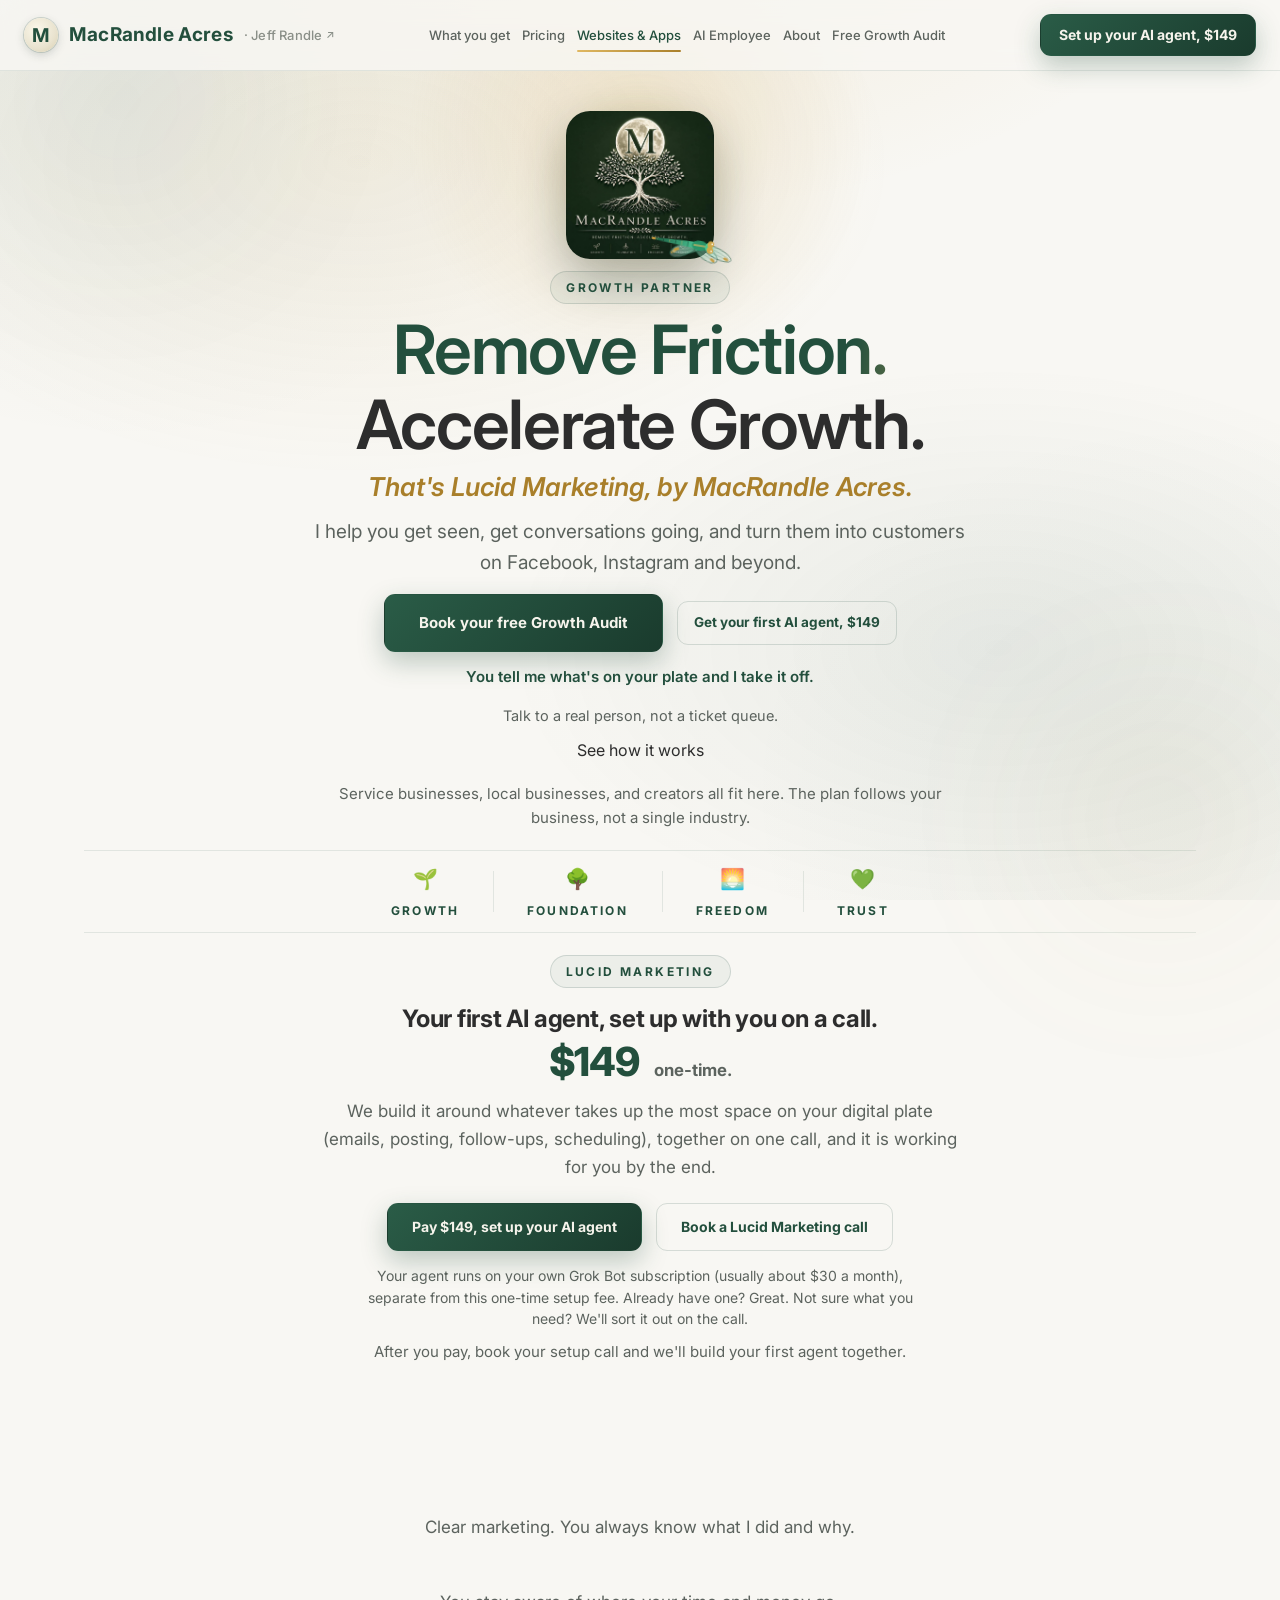
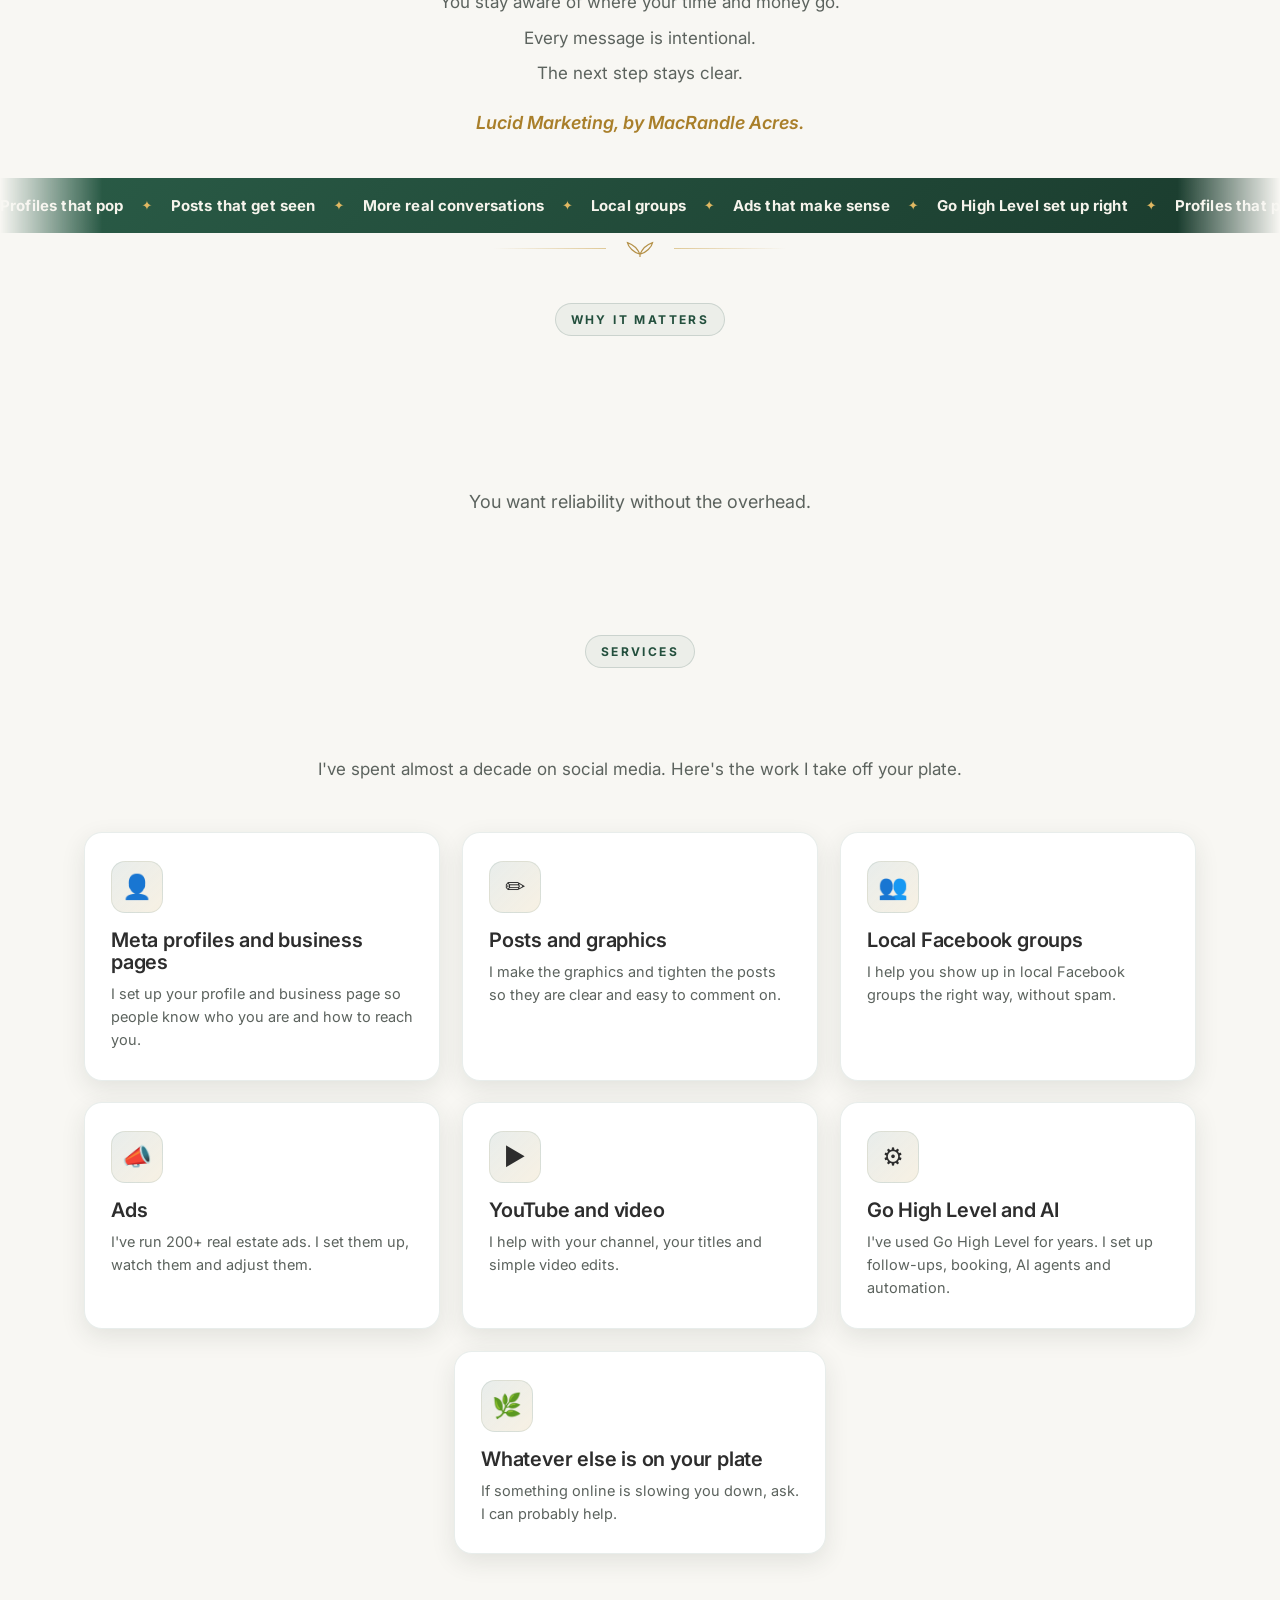
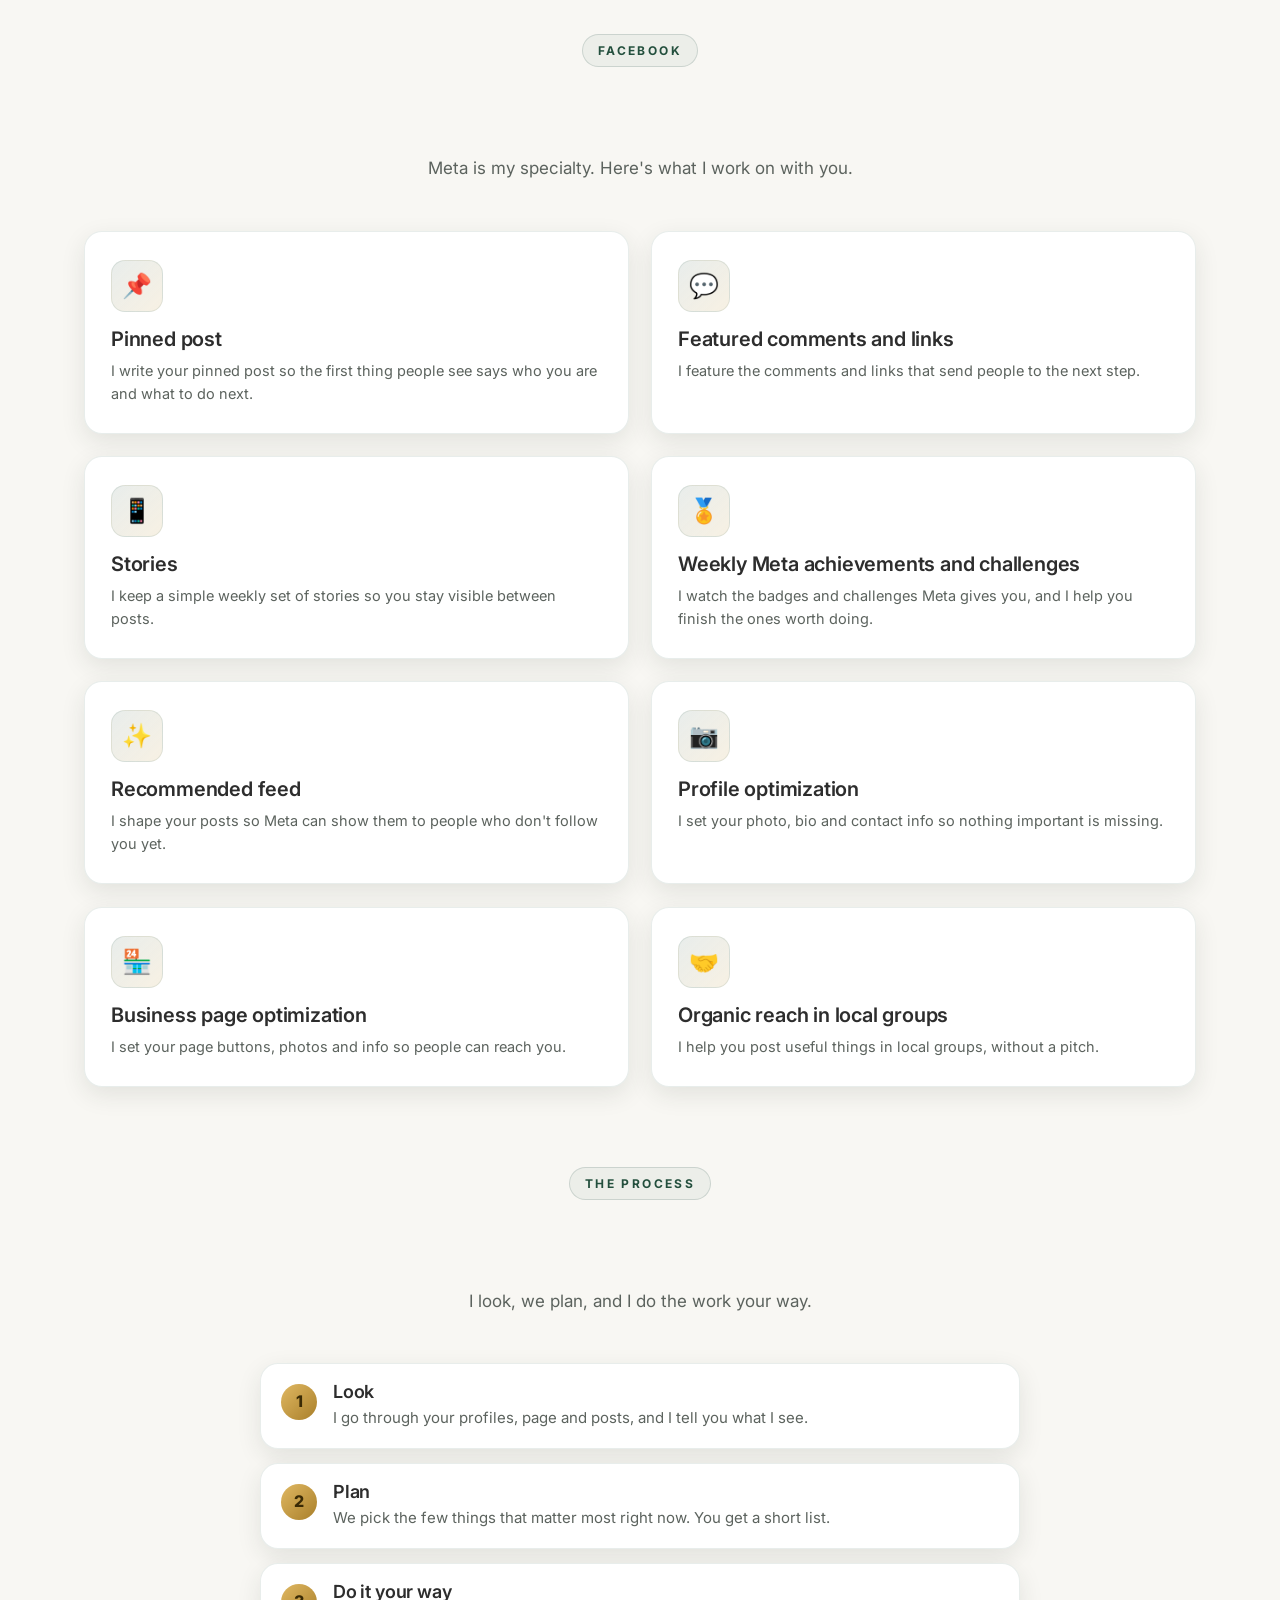
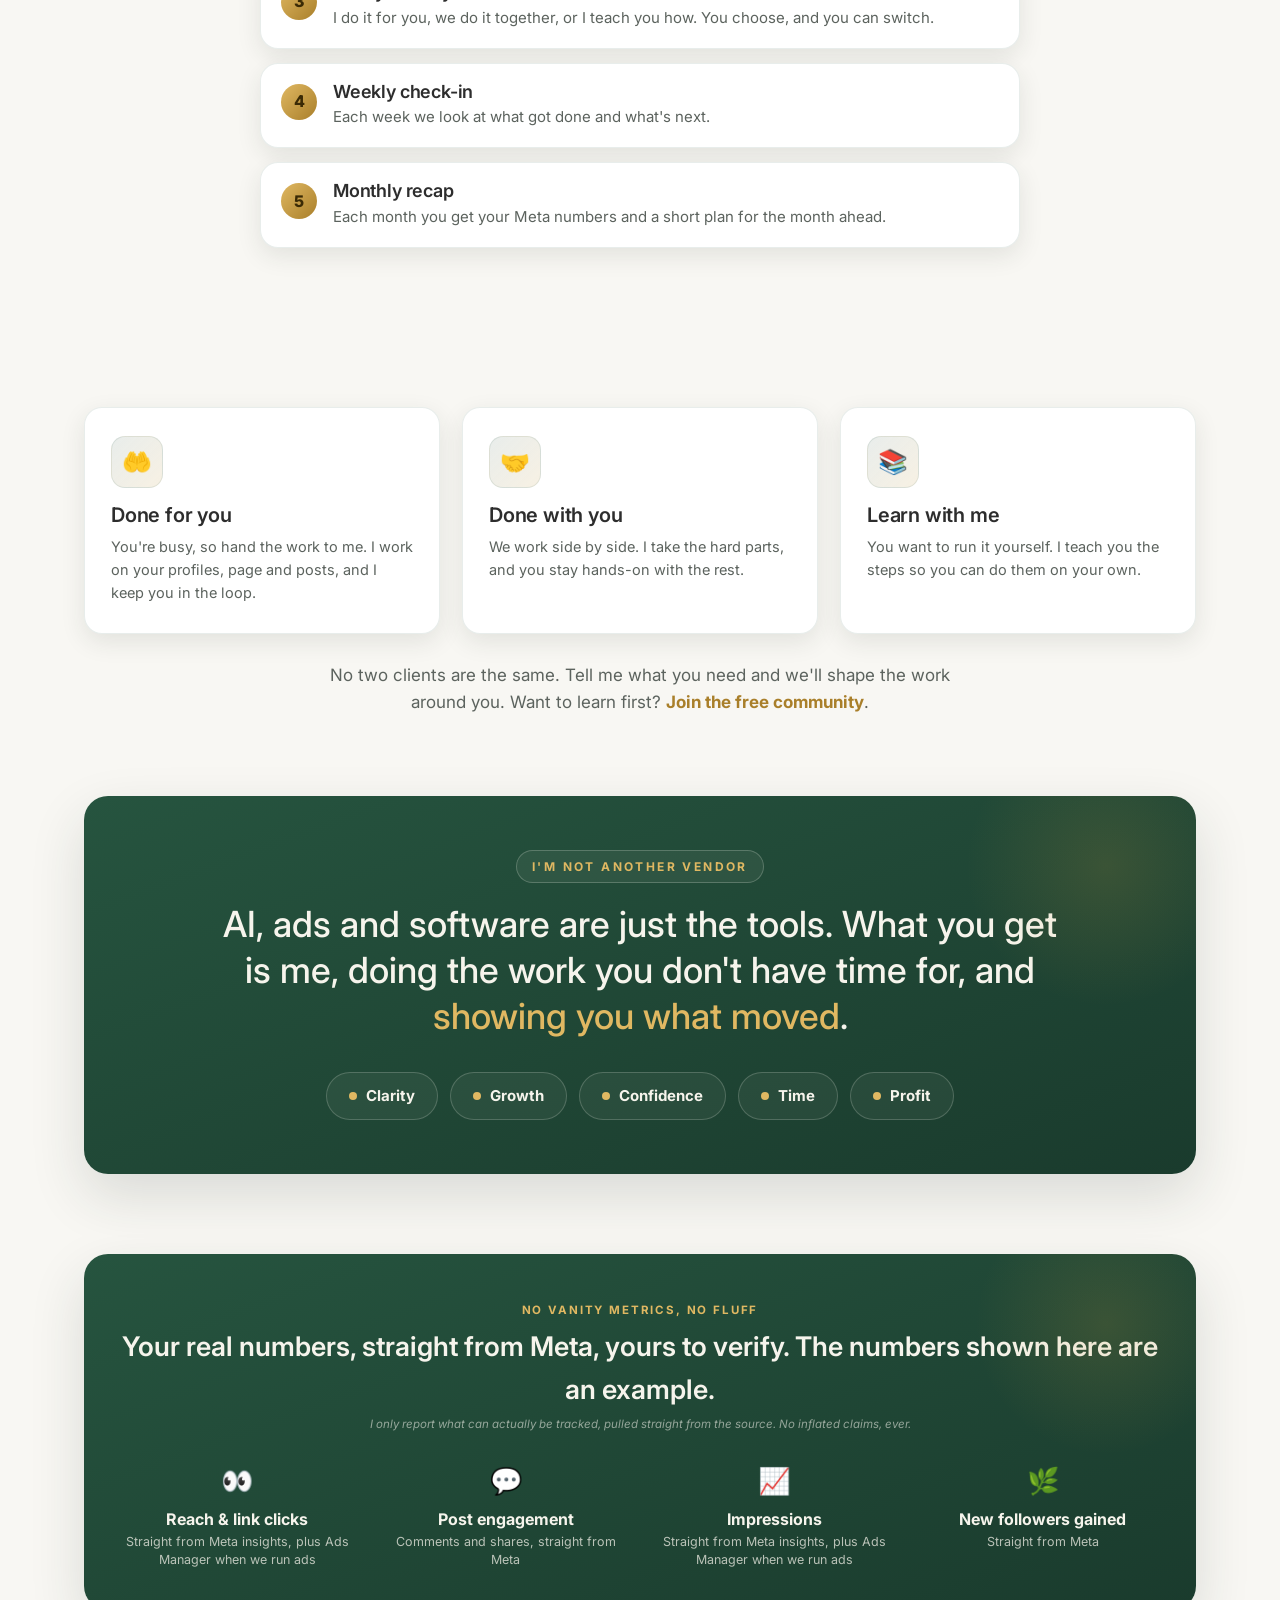
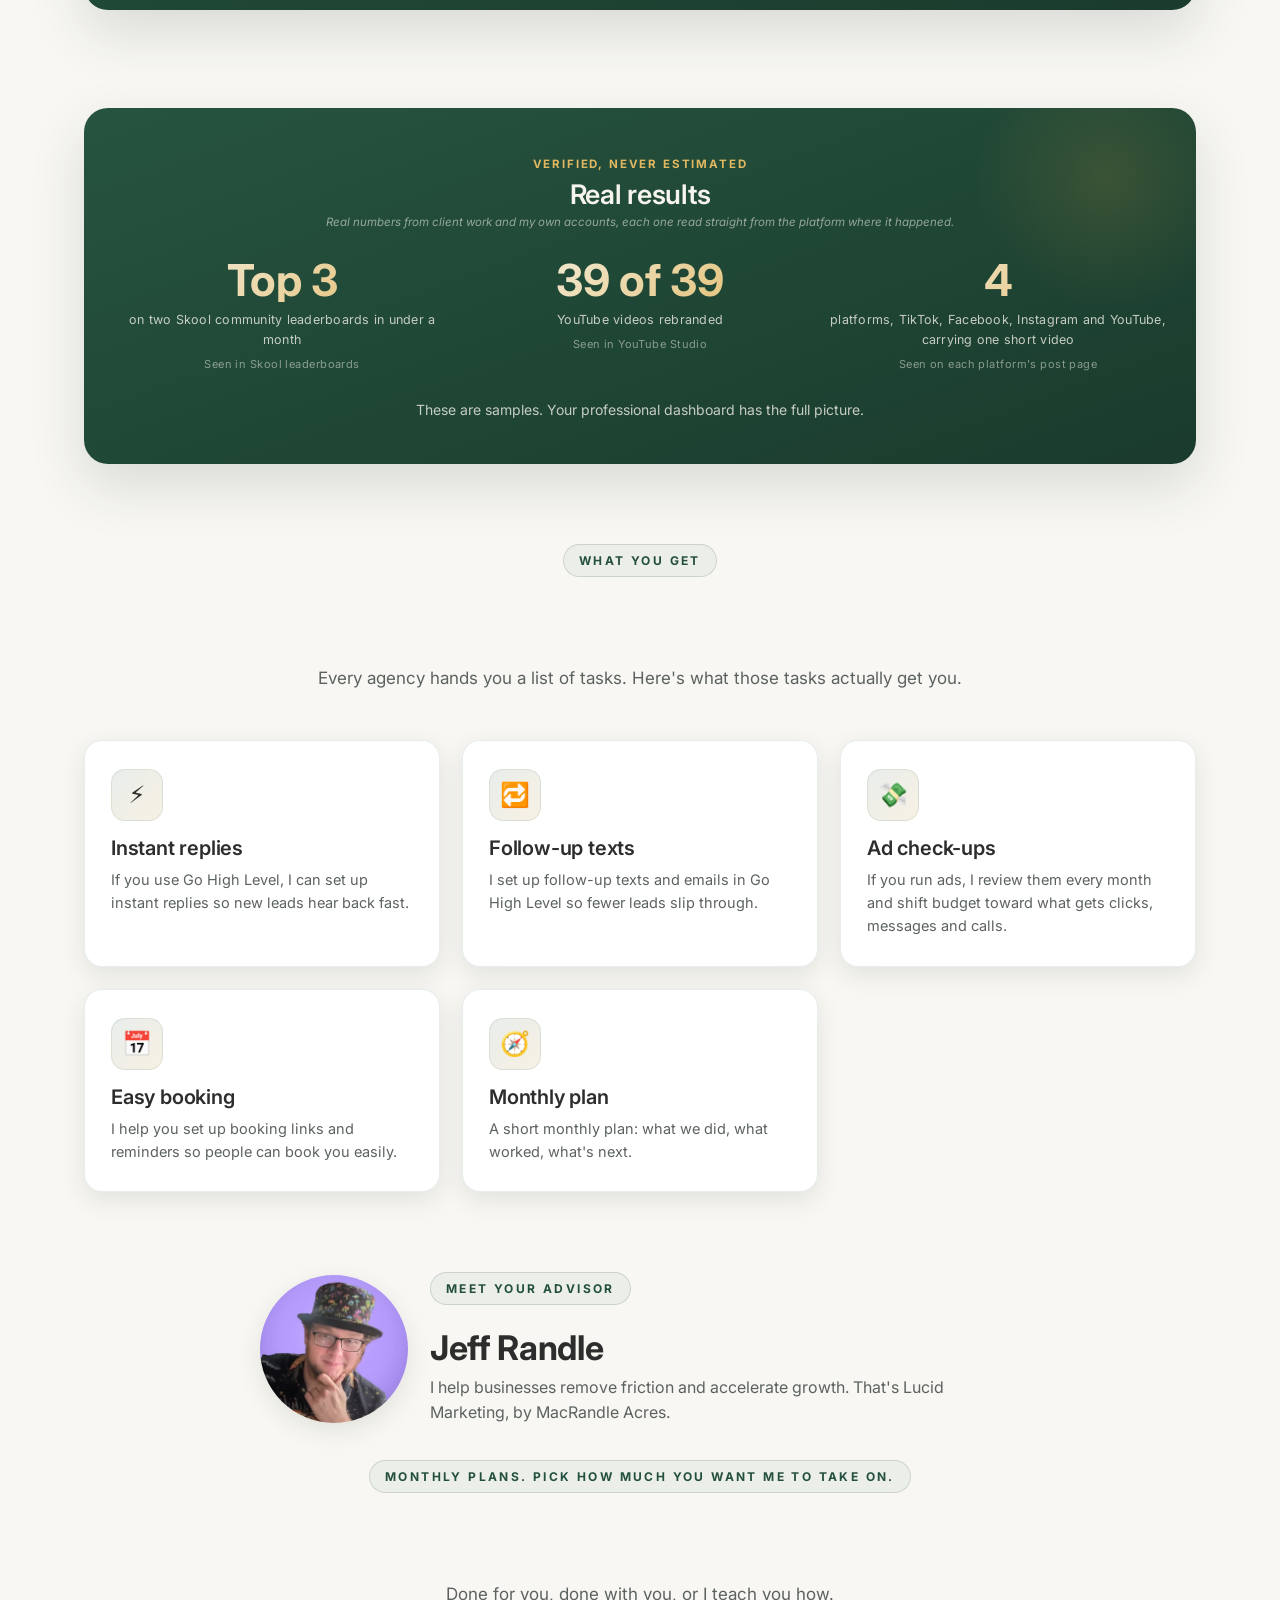
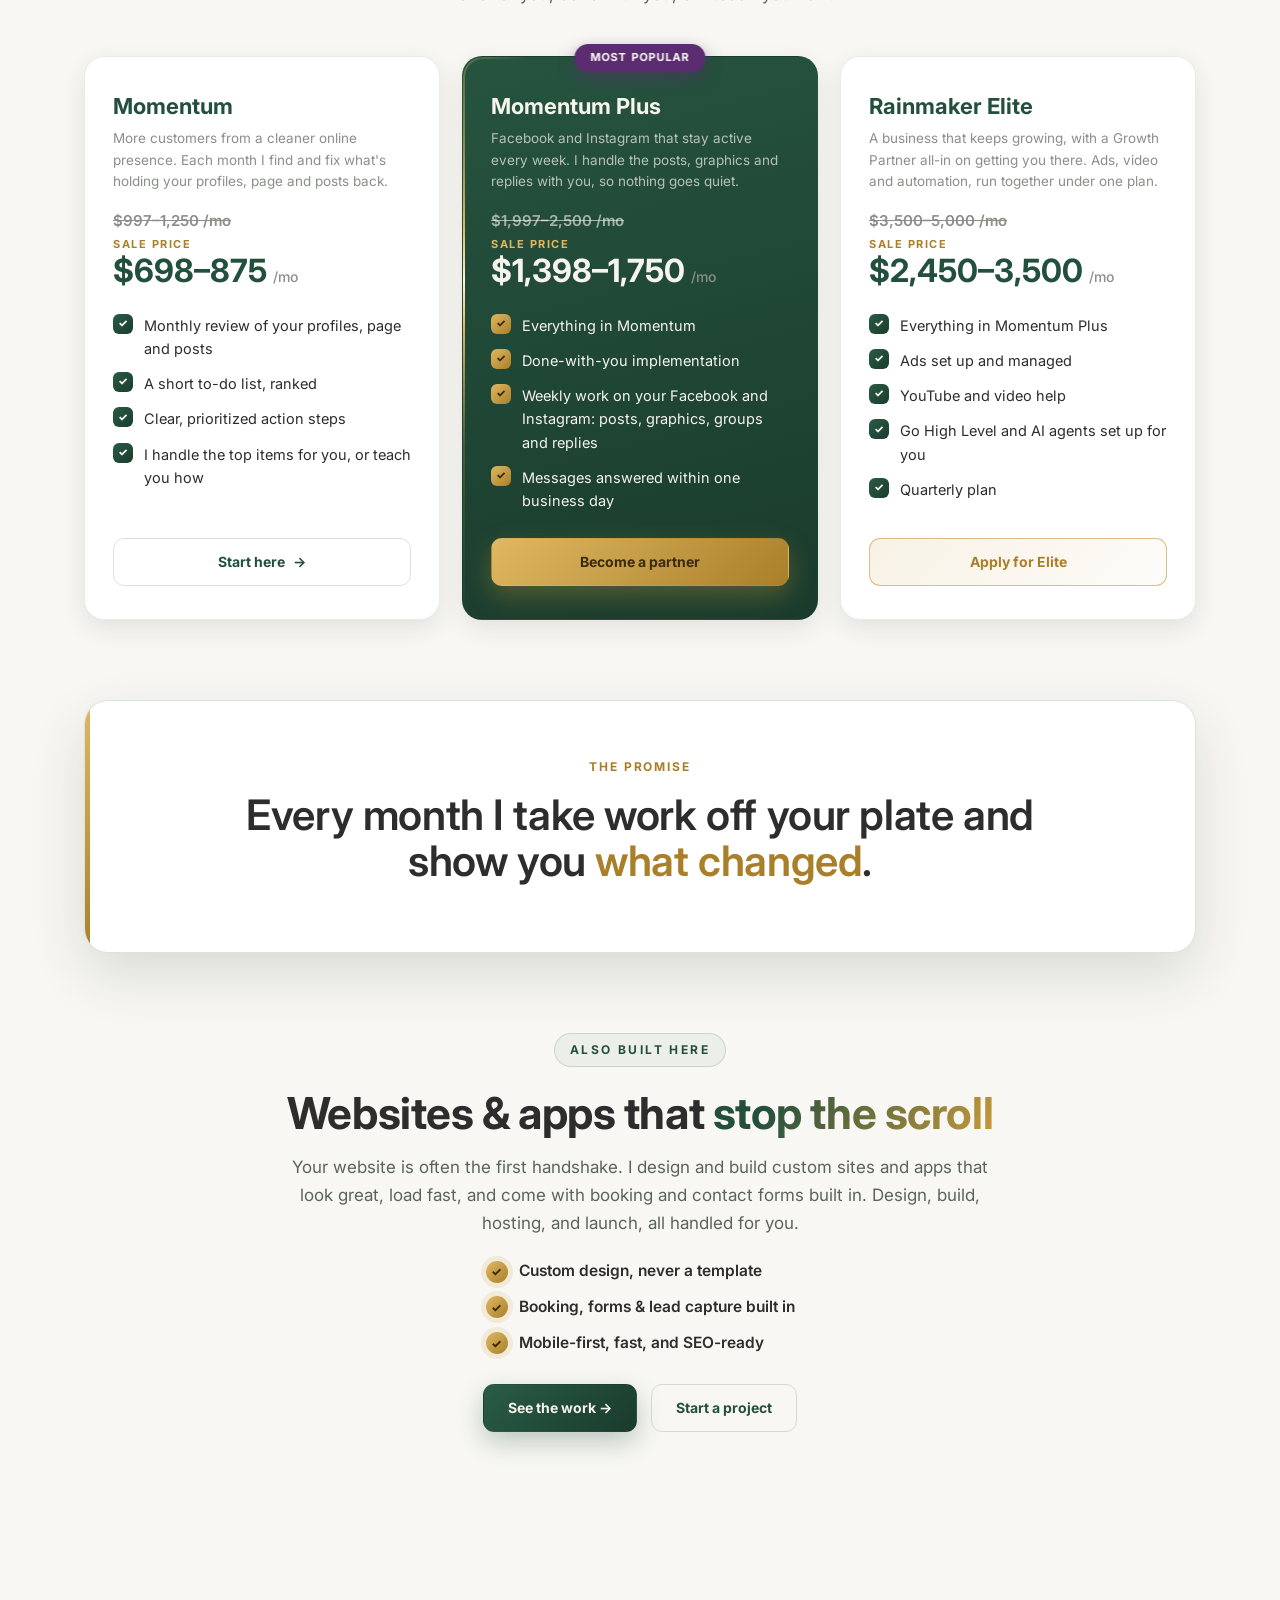
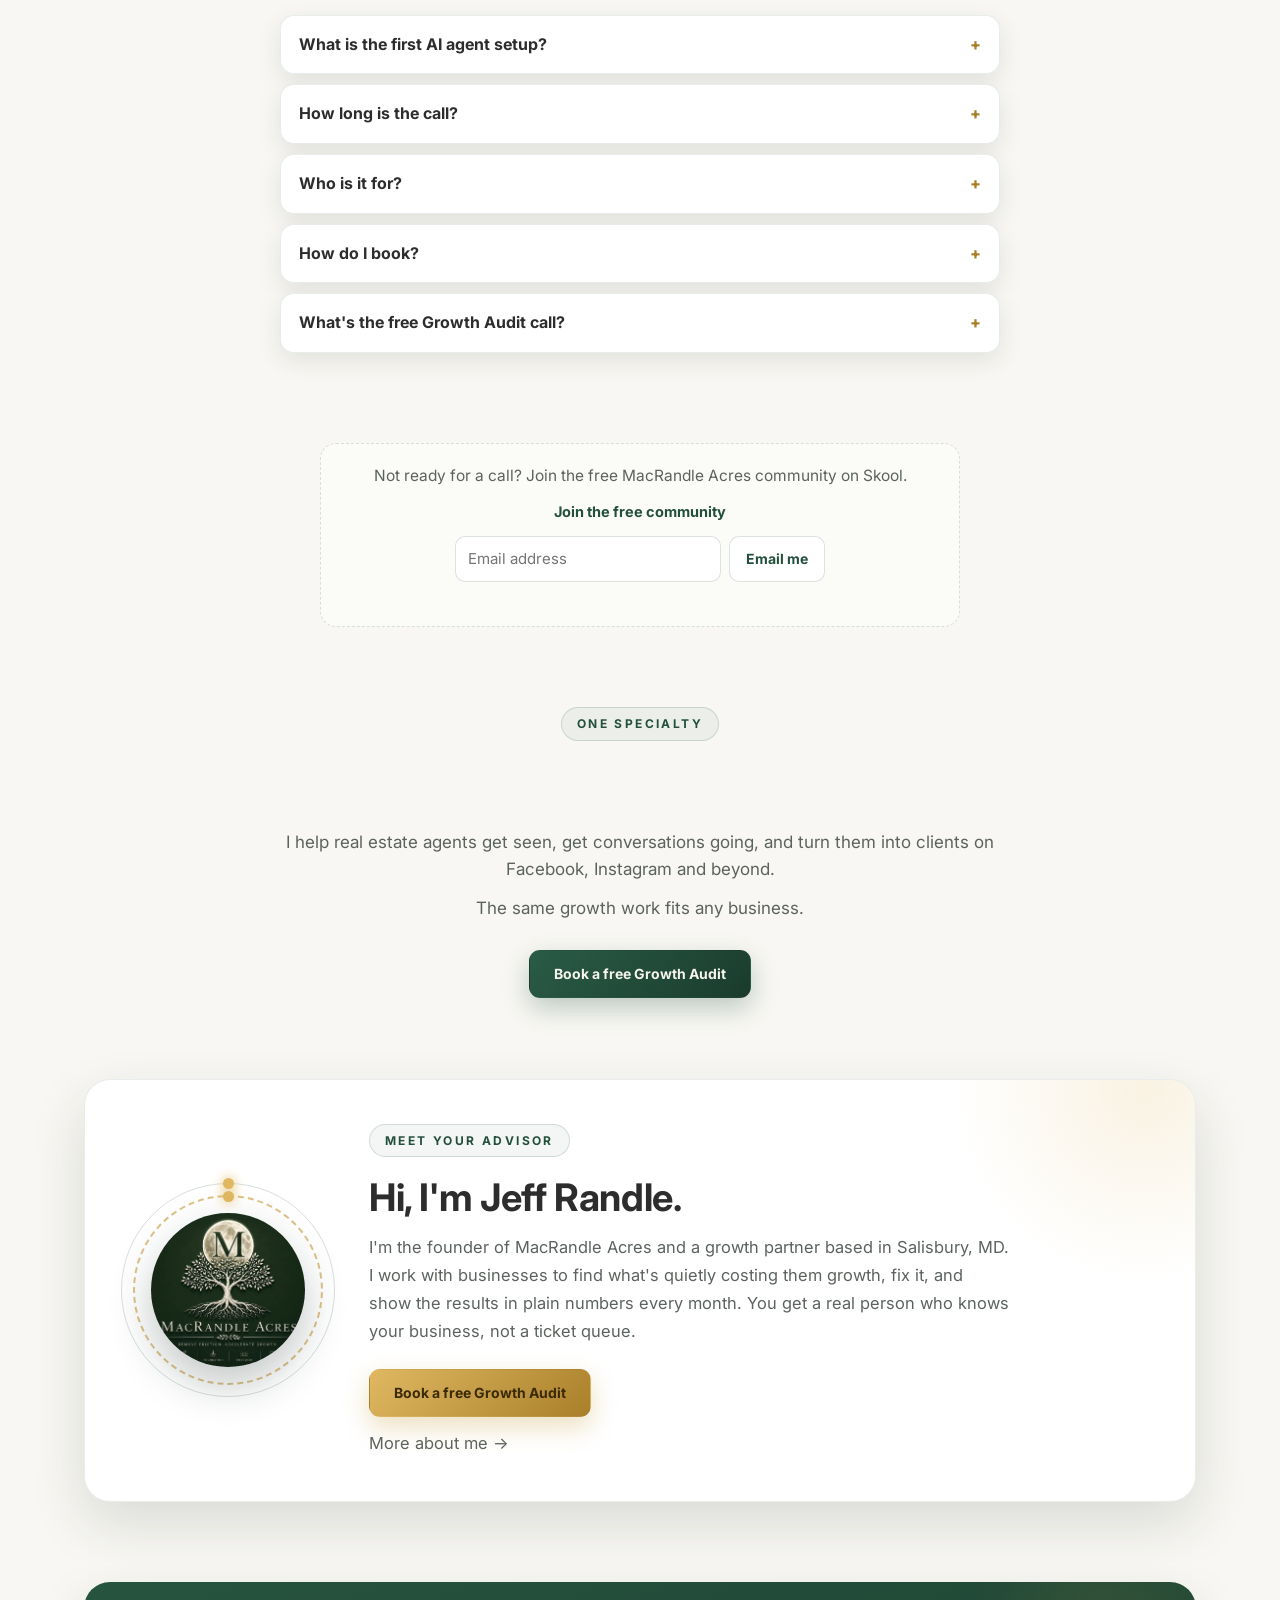
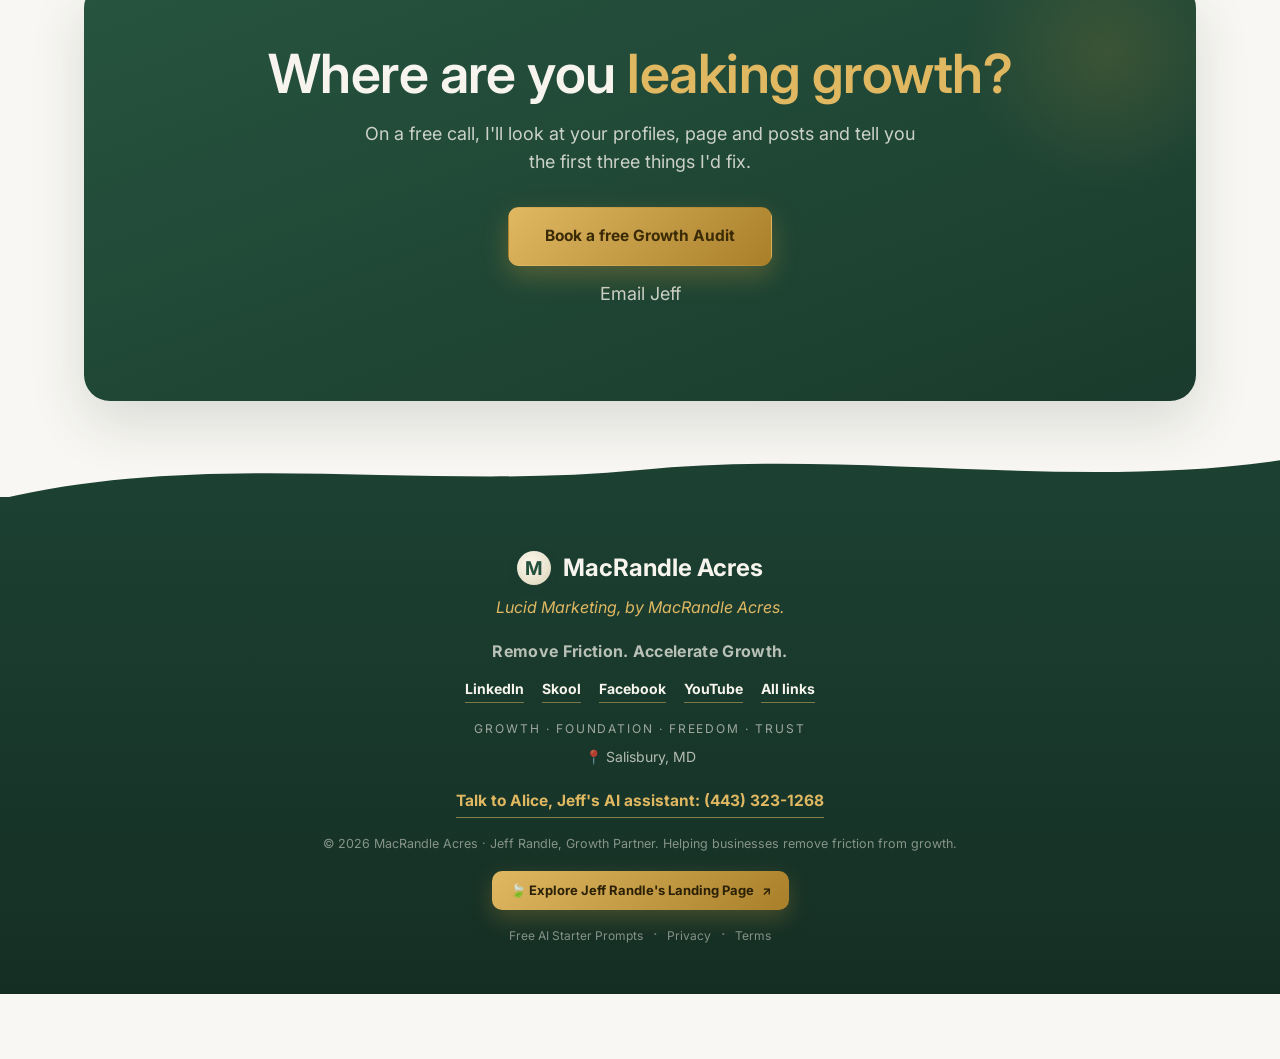
==== commit 53d7837c: "Homepage: why-it-matters becomes one line" ====
--- a/index.html
+++ b/index.html
@@ -168,16 +168,10 @@
 .sec-head h2{font-size:clamp(30px,4.6vw,50px);font-weight:600;margin-bottom:15px}
 .sec-head p{color:var(--ink2);font-size:17px}
 
-/* Client-voice chips */
+/* Client-voice line */
 .voice-lead{text-align:center;max-width:720px;margin:0 auto 38px;color:var(--ink2);font-size:18px}
 .voice-lead b{color:var(--ink)}
 #voice .sec-head{margin-bottom:24px}
-.chips{display:flex;flex-wrap:wrap;gap:14px;justify-content:center;max-width:900px;margin:0 auto}
-.chip{background:var(--card);border:1px solid var(--bd);border-radius:14px;padding:15px 22px;font-size:16px;
- font-weight:500;color:var(--ink);display:flex;align-items:center;gap:11px;box-shadow:var(--shadow-sm);
- transition:transform .2s,box-shadow .2s}
-.chip:hover{transform:translateY(-3px);box-shadow:var(--shadow)}
-.chip .q{color:var(--gold);font-family:'Inter',system-ui,sans-serif;font-size:26px;line-height:0;margin-top:10px}
 
 /* Green band (inverted, echoes logo) */
 .band-green{position:relative;border-radius:24px;overflow:hidden;
@@ -582,9 +576,6 @@
 .ticker span:after{content:'\2726';color:var(--gold-l);font-size:13px}
 .ticker:hover div{animation-play-state:paused}
 @keyframes tick{to{transform:translateX(-50%)}}
-.chip .q{display:inline-block;animation:qbob 3.2s ease-in-out infinite}
-.chip:nth-child(2) .q{animation-delay:-.6s}.chip:nth-child(3) .q{animation-delay:-1.2s}.chip:nth-child(4) .q{animation-delay:-1.8s}.chip:nth-child(5) .q{animation-delay:-2.4s}
-@keyframes qbob{50%{transform:translateY(-4px) rotate(-8deg)}}
 .card:hover .ico{animation:wig .7s ease}
 @keyframes wig{20%{transform:rotate(-12deg) scale(1.15)}50%{transform:rotate(9deg) scale(1.15)}80%{transform:rotate(-4deg)}}
 /* featured plan: orbiting gold border */
@@ -764,14 +755,7 @@
    <span class="eyebrow reveal" data-edit="voice_eyebrow">Why it matters</span>
    <h2 class="reveal">Nobody wakes up wanting <span class="accent-text" data-edit="voice_h2hi">"marketing."</span></h2>
   </div>
-  <p class="voice-lead reveal" data-edit="voice_lead">You want people to find you, trust you and call.</p>
-  <div class="chips">
-   <div class="chip reveal d1"><span class="q">&ldquo;</span><span data-edit="chip1">I don't want opportunities slipping.</span></div>
-   <div class="chip reveal d1"><span class="q">&ldquo;</span><span data-edit="chip2">I don't want to babysit technology.</span></div>
-   <div class="chip reveal d2"><span class="q">&ldquo;</span><span data-edit="chip3_v5">I want to beat the competitor down the street.</span></div>
-   <div class="chip reveal d2"><span class="q">&ldquo;</span><span data-edit="chip4">I want someone who notices problems before I do.</span></div>
-   <div class="chip reveal d3"><span class="q">&ldquo;</span><span data-edit="chip5">I don't want another employee.</span></div>
-  </div>
+  <p class="voice-lead reveal" data-edit="voice_lead">You want reliability without the overhead.</p>
  </div>
 </section>
 
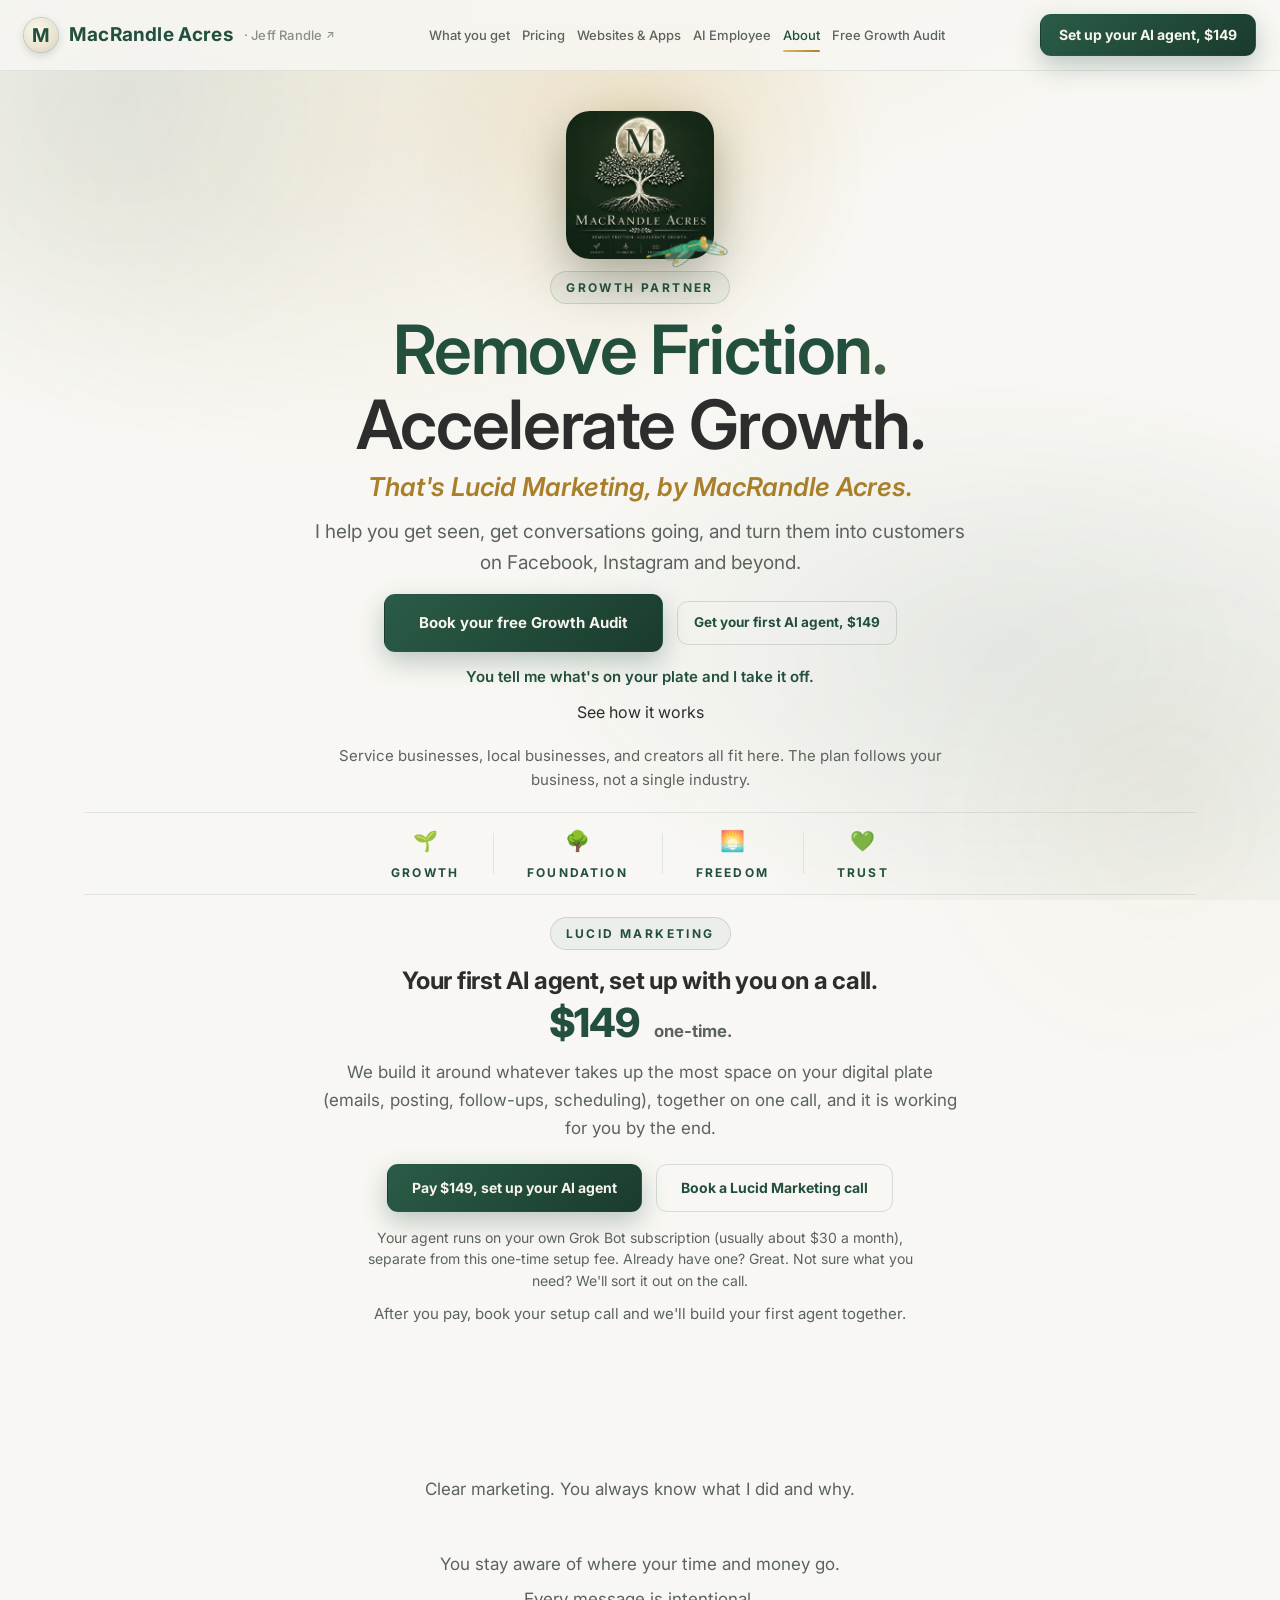
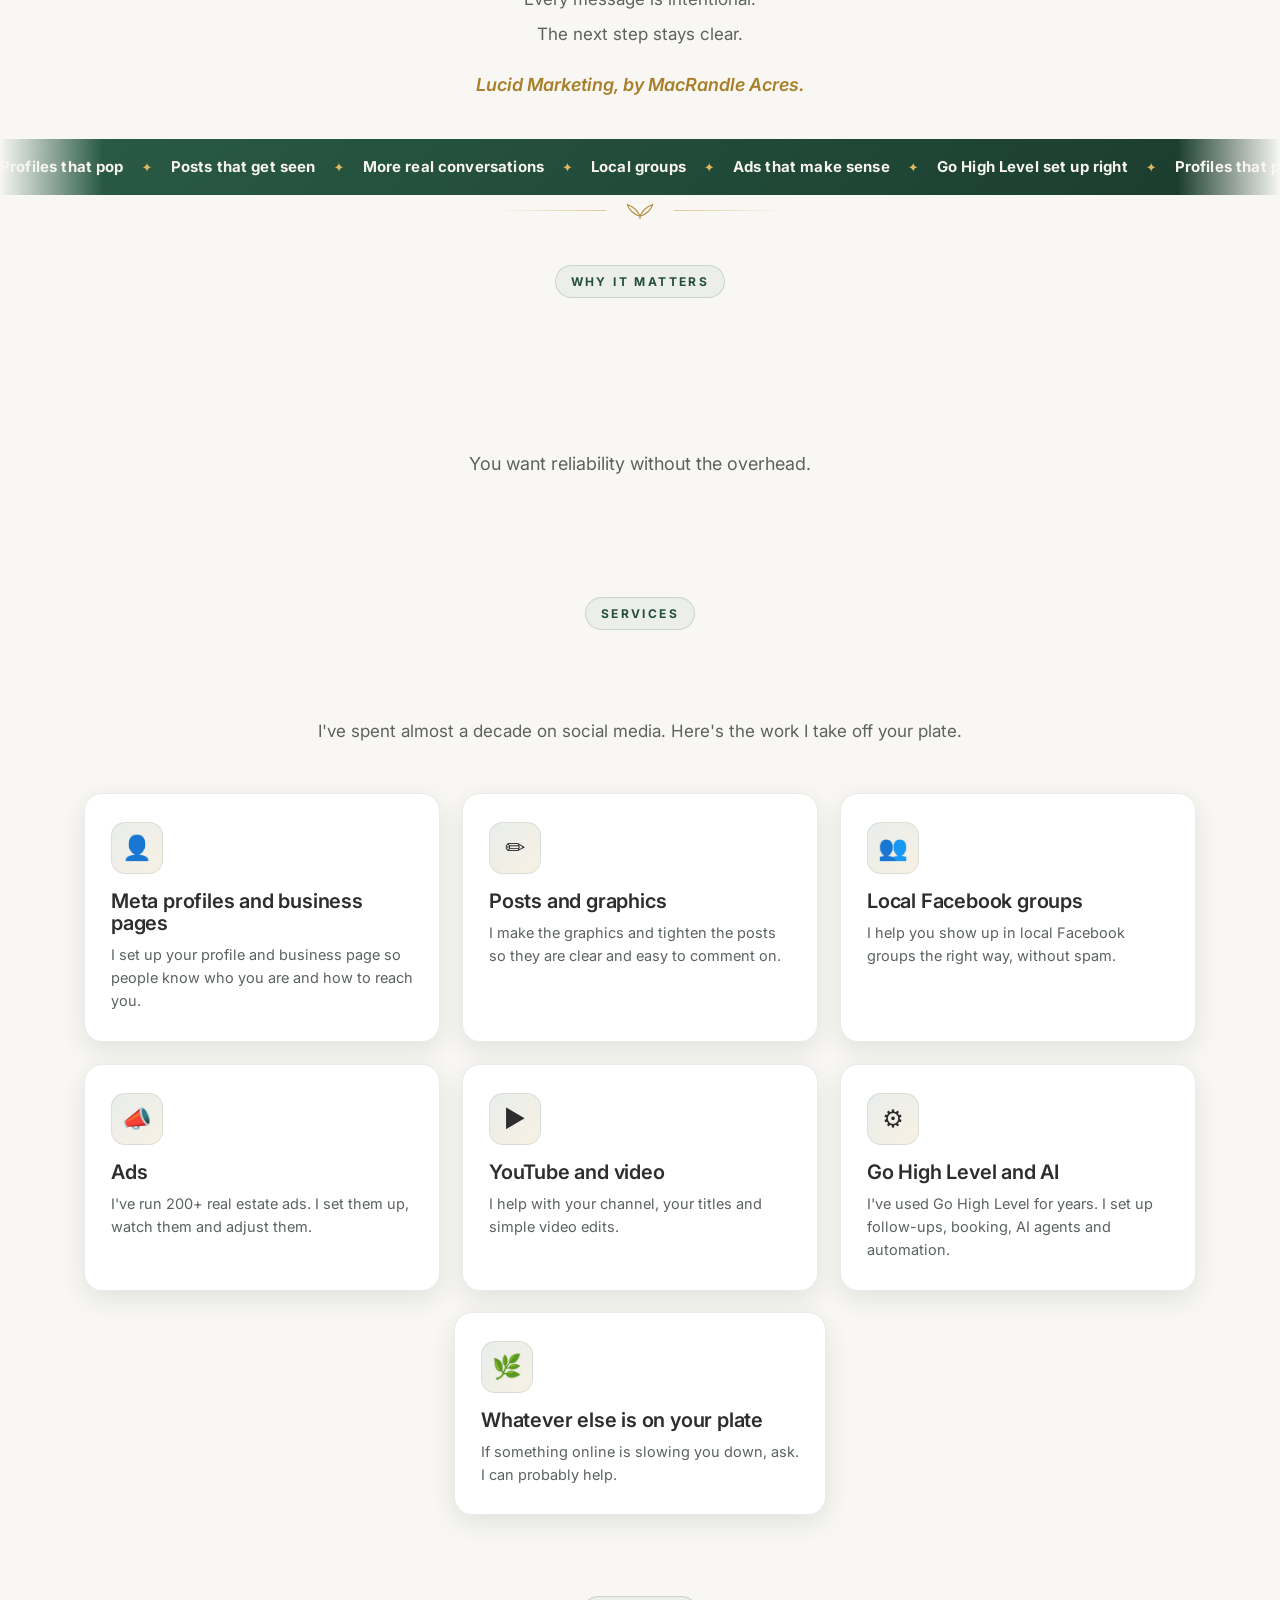
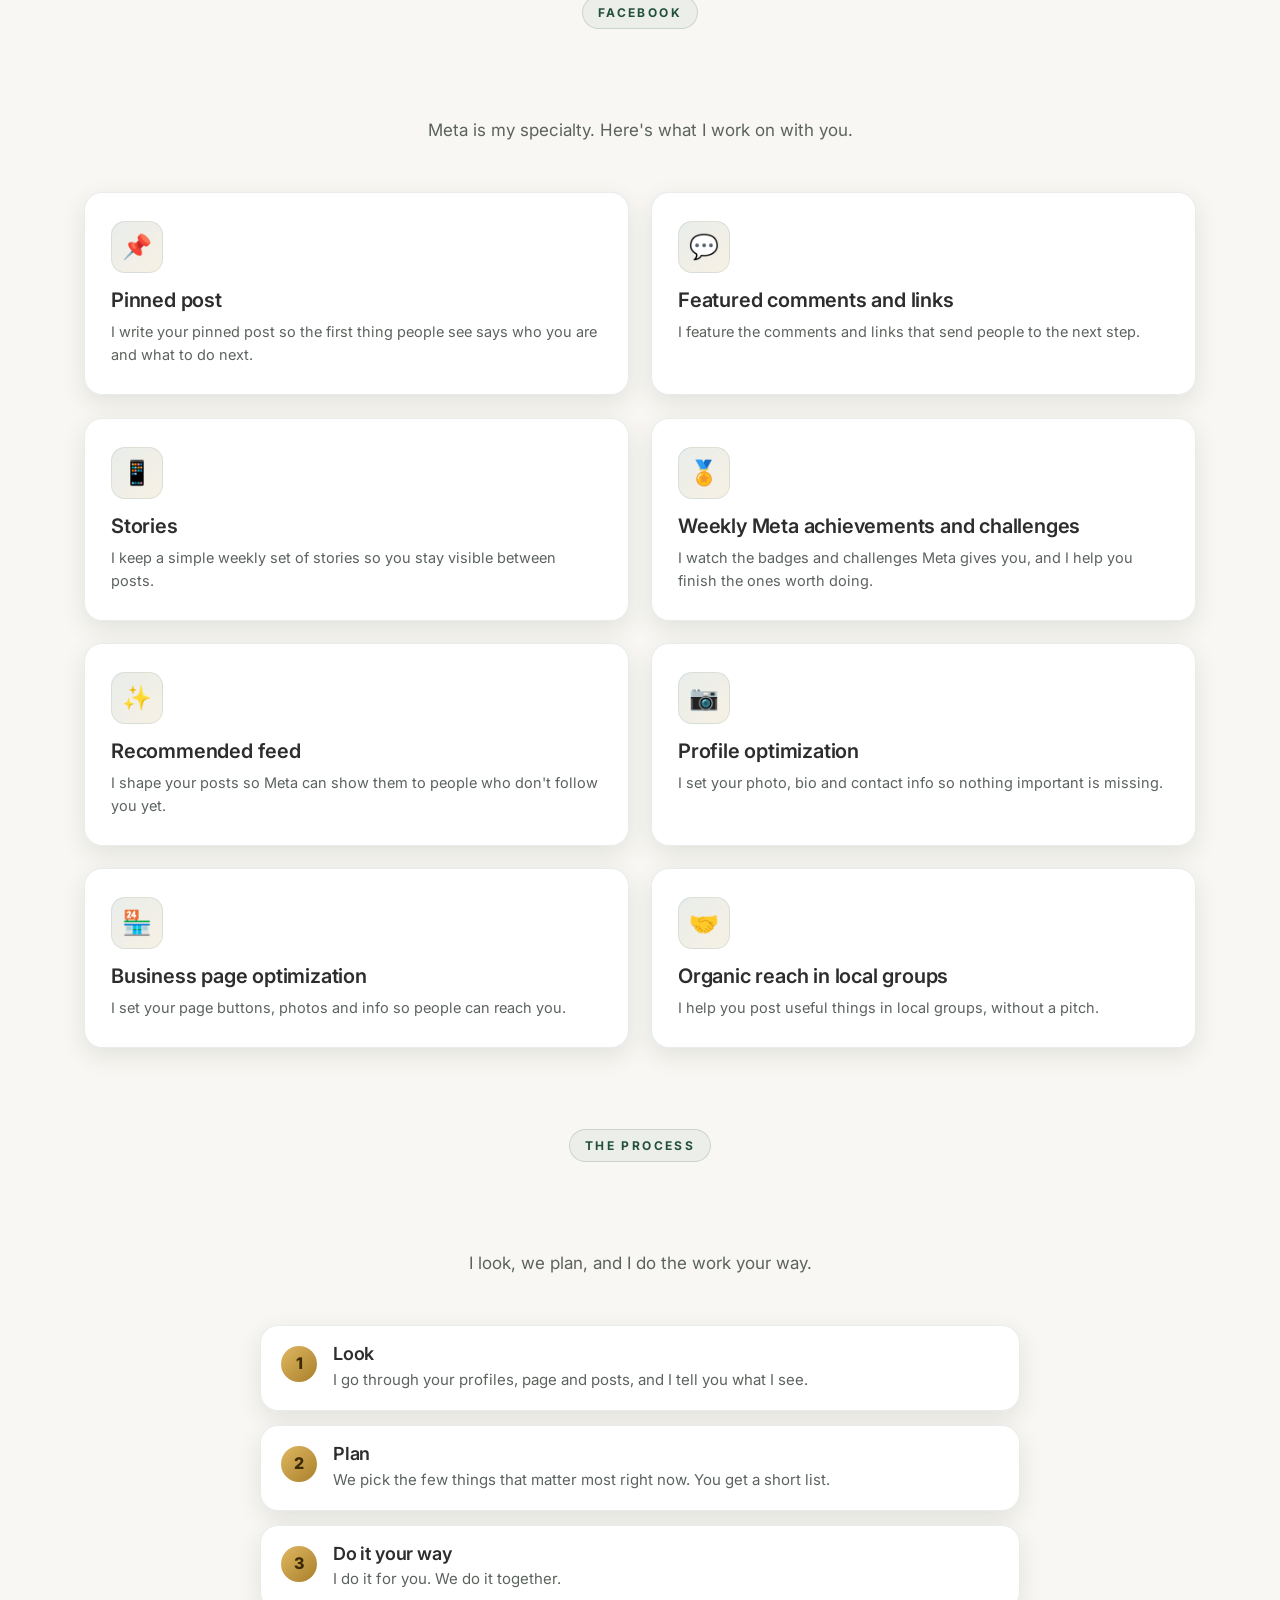
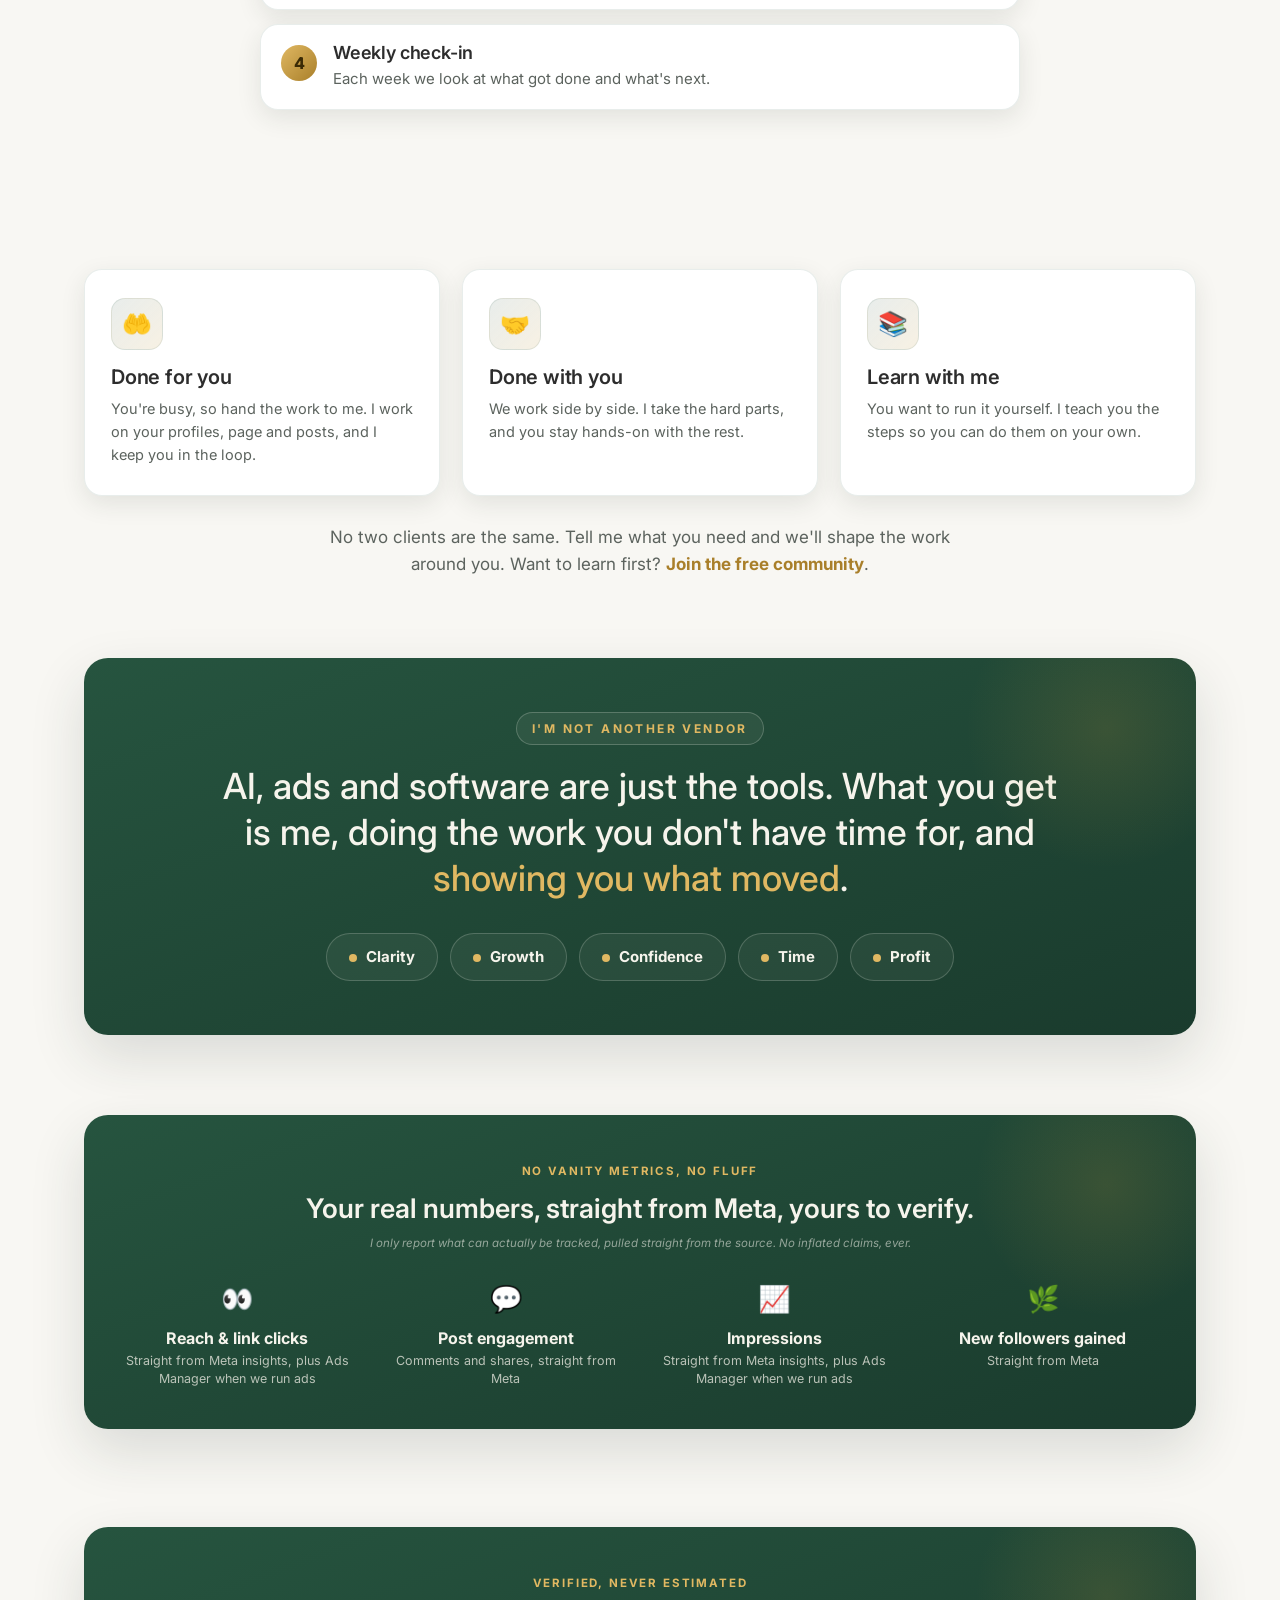
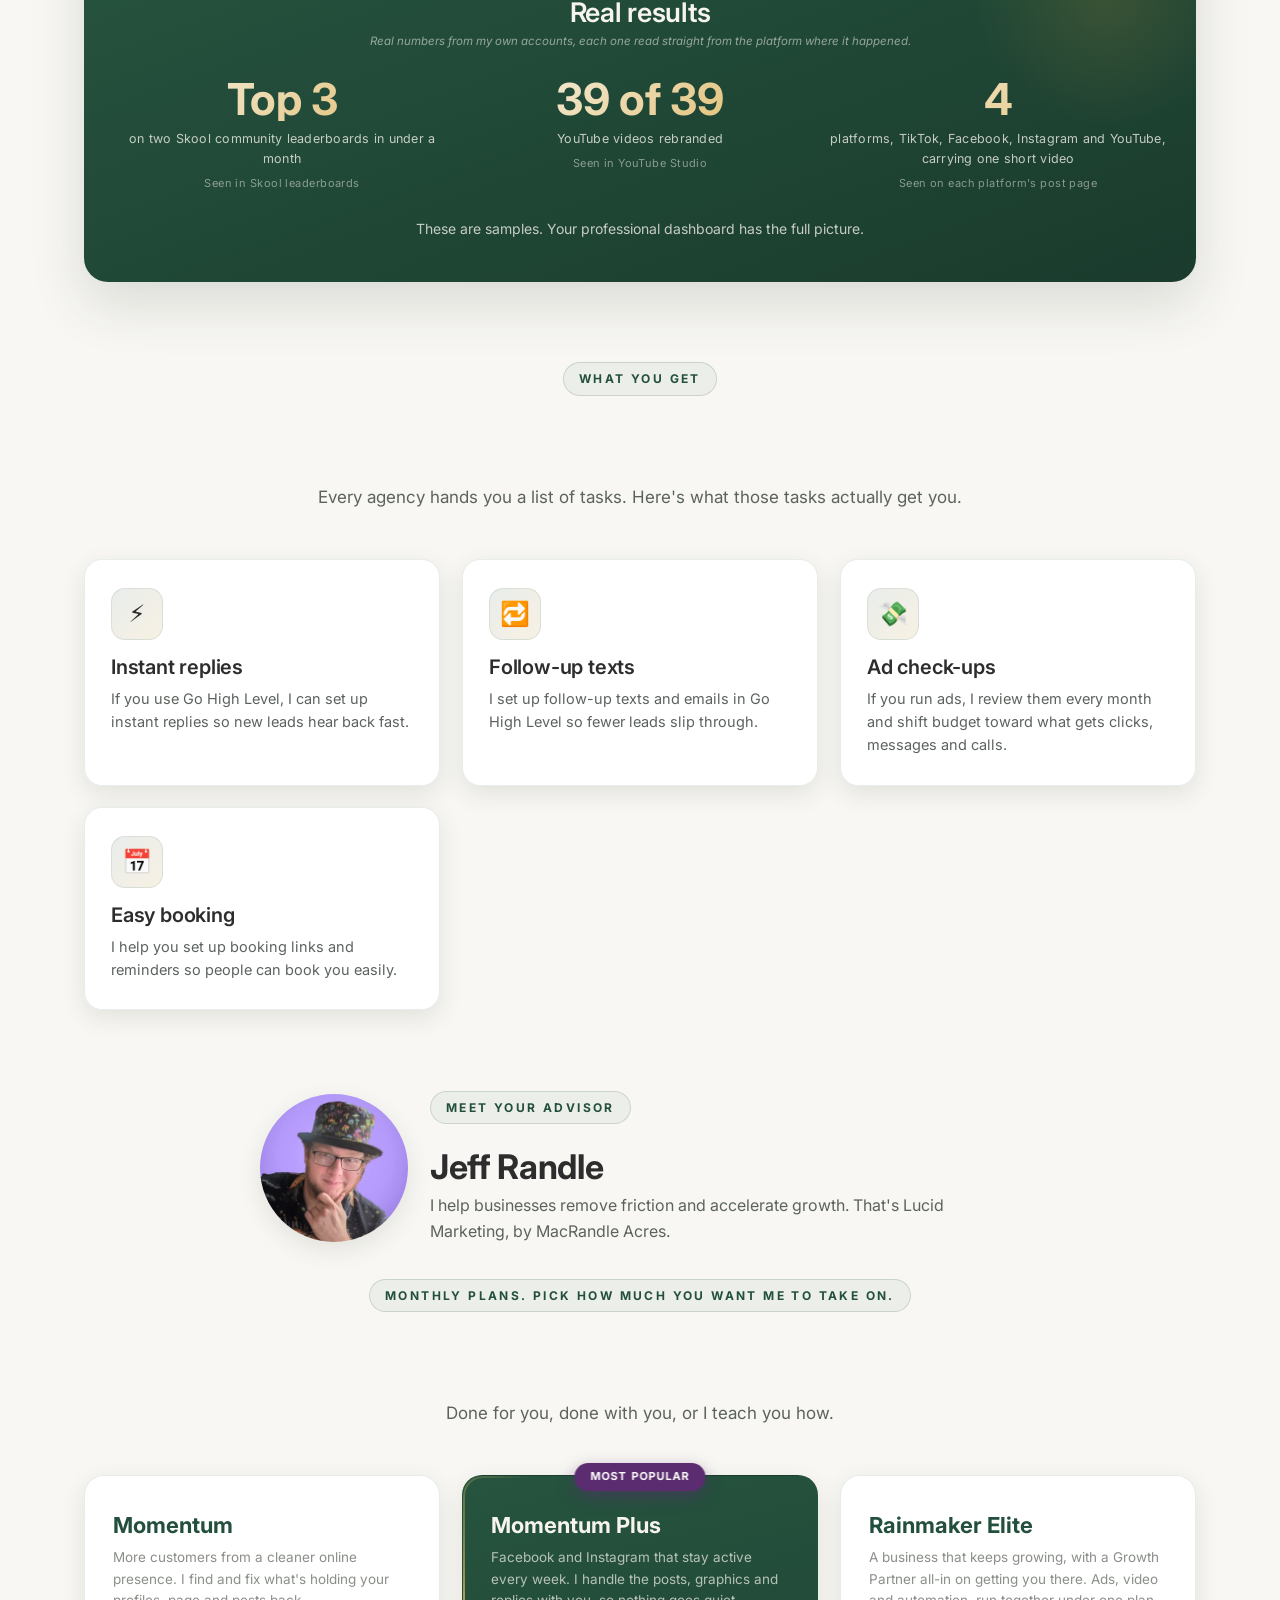
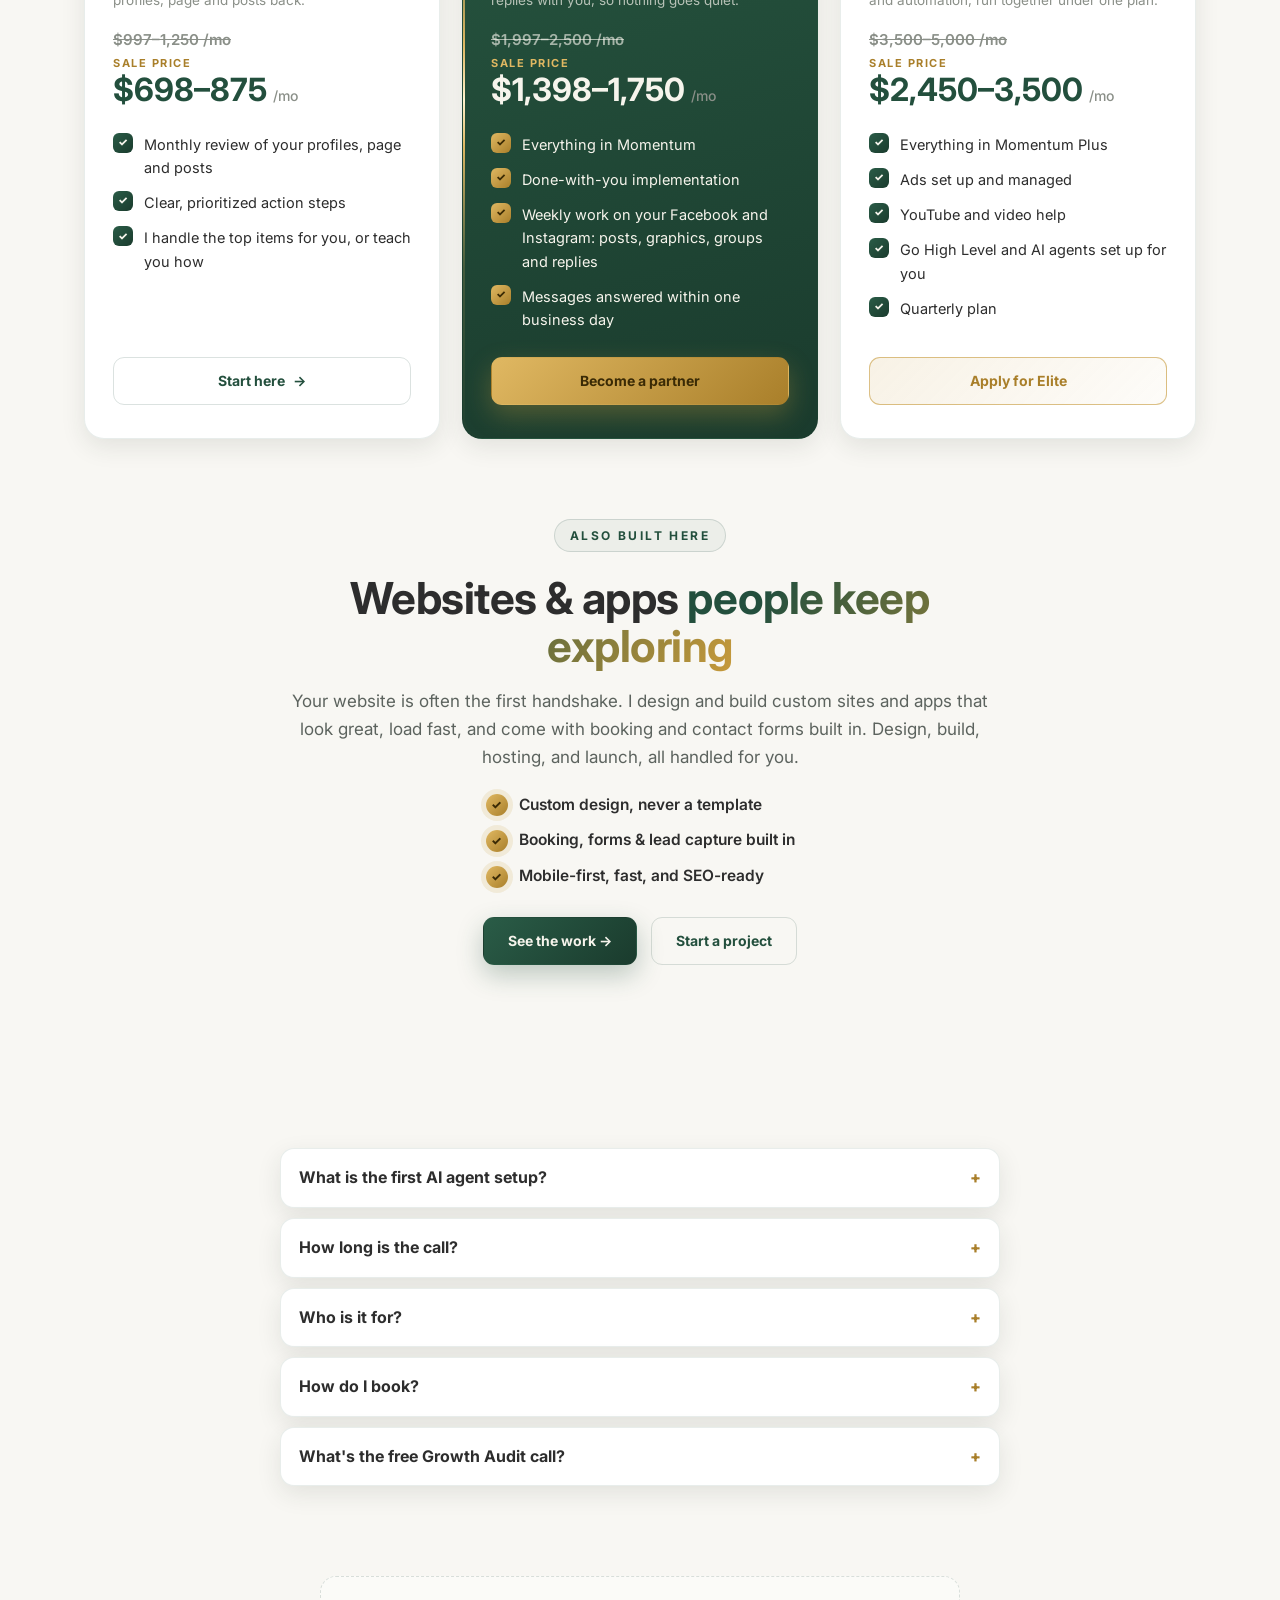
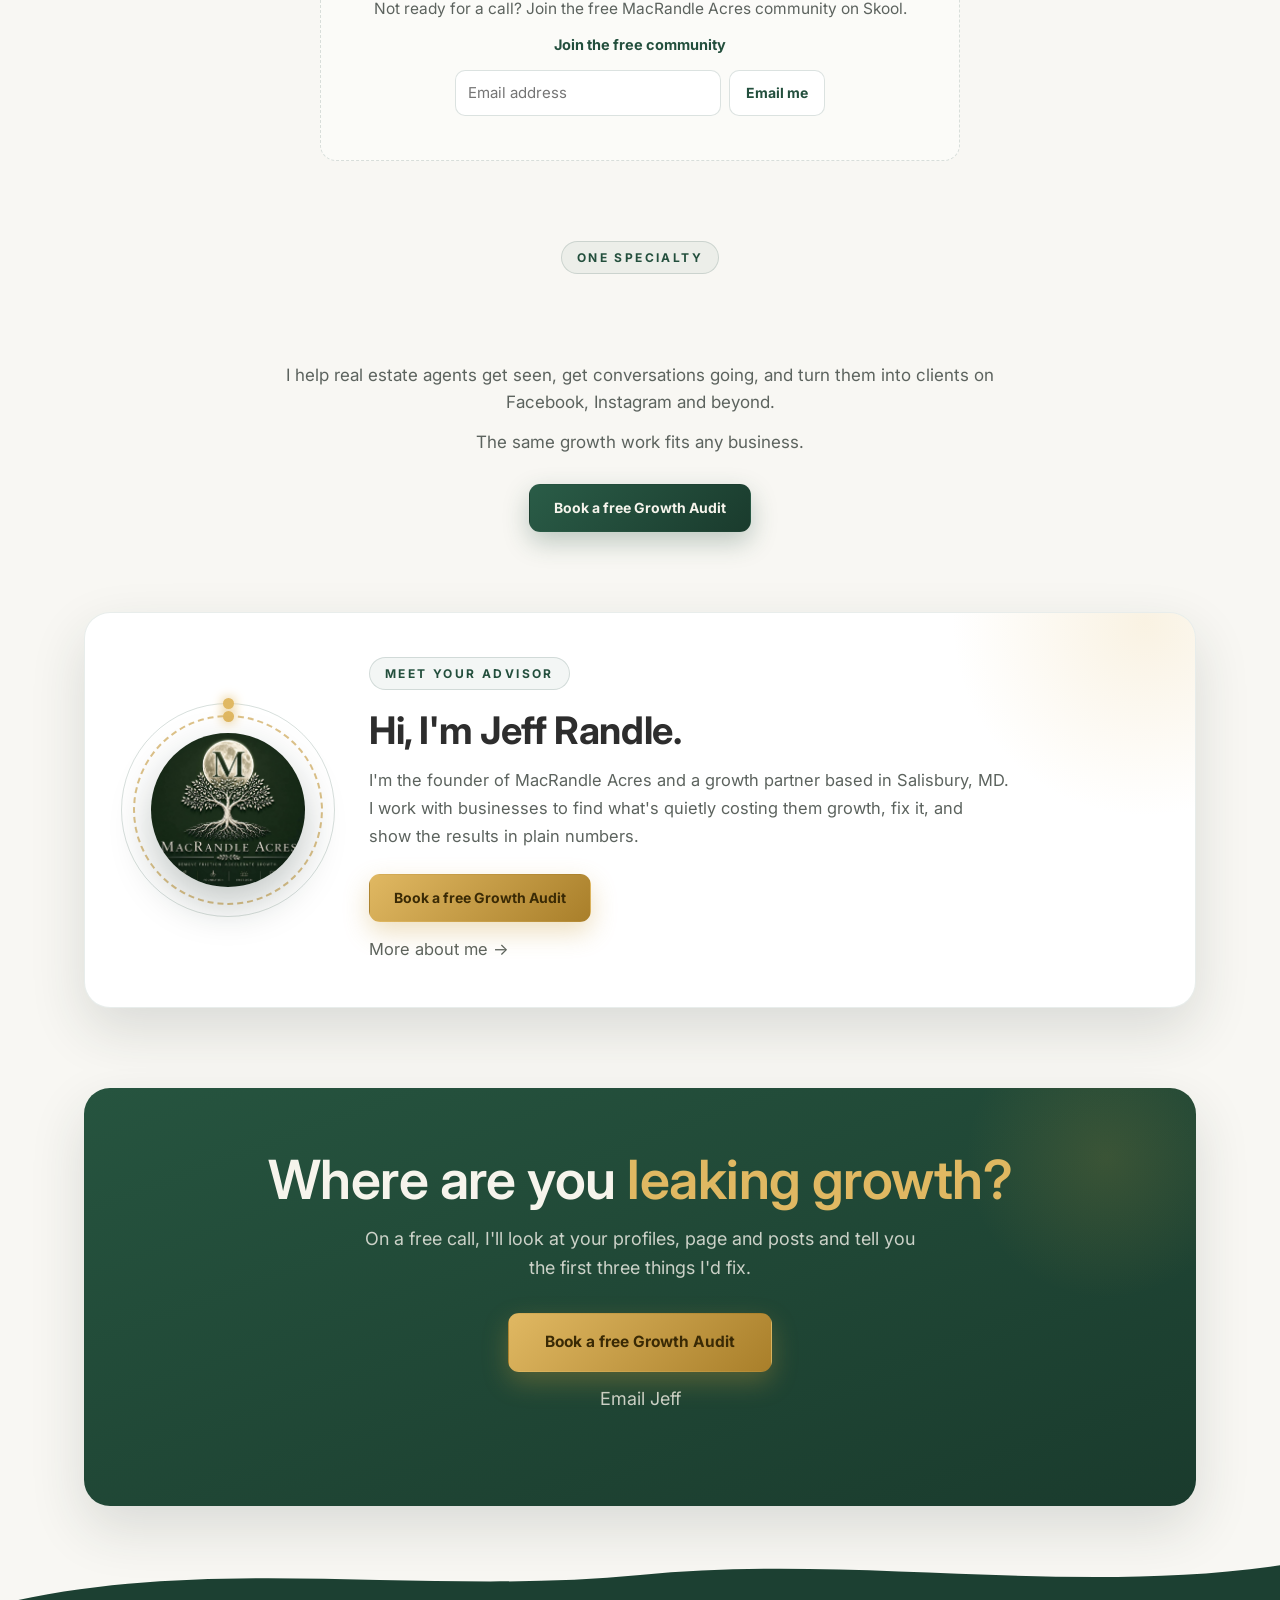
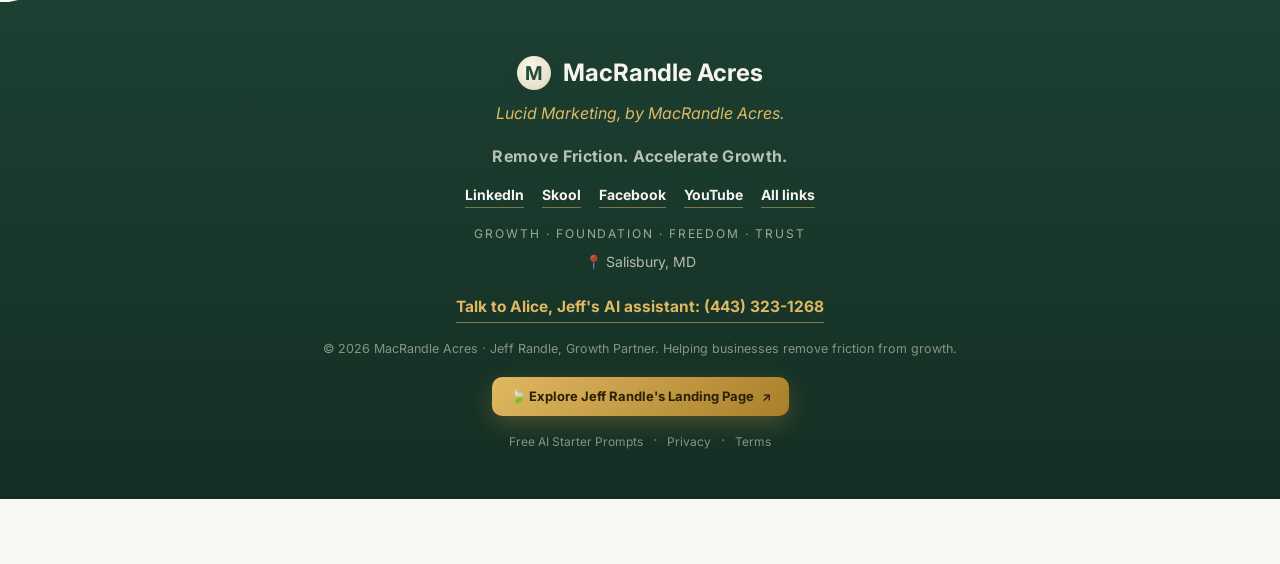
==== commit 2d098cf5: "Homepage: follow-up copy fixes (steps, results, websites heading, promise box, monthly promises)" ====
--- a/index.html
+++ b/index.html
@@ -149,7 +149,6 @@
 .hero .btn{padding:16px 34px;font-size:15px}
 .hero .btn-ghost{padding:10px 16px;font-size:13.5px}
 .hero-plate{margin:14px auto 0;max-width:520px;text-align:center;font-size:15px;font-weight:600;line-height:1.45;color:var(--green)}
-.hero-trust{margin:18px auto 0;font-size:14.5px;line-height:1.4;color:var(--ink2)}
 .guarantee-ribbon{display:inline-flex;align-items:center;gap:10px;margin-top:30px;font-size:14px;color:var(--ink2);
  background:rgba(35,79,61,.06);border:1px solid var(--bd);border-radius:100px;padding:9px 20px}
 .guarantee-ribbon .g-ico{color:var(--green);font-weight:800}
@@ -255,16 +254,6 @@
 .tier li .ck{flex:0 0 20px;height:20px;border-radius:6px;display:grid;place-items:center;font-size:11px;font-weight:800;
  background:var(--grad-green);color:var(--cream)}
 .tier .btn{margin-top:auto;text-align:center;width:100%}
-
-/* Guarantee */
-.promise2{text-align:center}
-.promise2 .pbox{position:relative;border-radius:24px;overflow:hidden;padding:52px 40px;background:var(--card);
- border:1px solid var(--bd);box-shadow:var(--shadow)}
-.promise2 .pbox::before{content:'';position:absolute;left:0;top:0;bottom:0;width:5px;background:var(--grad-gold)}
-.promise2 .pbadge{display:inline-block;font-size:12px;font-weight:700;letter-spacing:.16em;text-transform:uppercase;
- color:var(--gold-d);margin-bottom:16px}
-.promise2 h2{font-size:clamp(26px,4vw,42px);font-weight:600;max-width:840px;margin:0 auto 16px}
-.promise2 p{color:var(--ink2);font-size:18px;max-width:620px;margin:0 auto}
 
 /* Final CTA */
 .final-box{position:relative;border-radius:26px;padding:62px 40px;text-align:center}
@@ -695,7 +684,6 @@
    <a class="btn btn-ghost" href="#ai-employee"><span data-edit="hero_agent_v9">Get your first AI agent, $149</span></a>
   </div>
   <p class="hero-plate reveal in" data-edit="hero_plate">You tell me what's on your plate and I take it off.</p>
-  <p class="hero-trust reveal in" data-edit="hero_trust_v9">Talk to a real person, not a ticket queue.</p>
   <p class="reveal in" style="text-align:center;margin:12px 0 0"><a href="#how-i-work"><span data-edit="hero_cta2">See how it works</span></a></p>
   <p class="reveal in" data-edit="hero_also_v7" style="max-width:640px;margin:18px auto 0;font-size:15px;color:var(--ink2,#5c635e);line-height:1.6">Service businesses, local businesses, and creators all fit here. The plan follows your business, not a single industry.</p>
   <div class="values reveal">
@@ -887,7 +875,7 @@
     <span class="n" aria-hidden="true">3</span>
     <div>
      <h3 data-edit="step3_h">Do it your way</h3>
-     <p data-edit="step3_p">I do it for you, we do it together, or I teach you how. You choose, and you can switch.</p>
+     <p data-edit="step3_p">I do it for you. We do it together.</p>
     </div>
    </li>
    <li class="reveal d1">
@@ -897,13 +885,6 @@
      <p data-edit="step4_p">Each week we look at what got done and what's next.</p>
     </div>
    </li>
-   <li class="reveal d2">
-    <span class="n" aria-hidden="true">5</span>
-    <div>
-     <h3 data-edit="step5_h">Monthly recap</h3>
-     <p data-edit="step5_p">Each month you get your Meta numbers and a short plan for the month ahead.</p>
-    </div>
-   </li>
   </ol>
   <div class="sec-head" style="margin-top:56px">
    <h2 class="reveal" id="ways-title">Three ways to <span class="accent-text" data-edit="ways_h2hi">work together</span></h2>
@@ -952,7 +933,7 @@
  <div class="wrap">
   <div class="impact-box reveal">
    <span class="impact-eyebrow" data-edit="mz_eyebrow">No vanity metrics, no fluff</span>
-   <div class="impact-h" data-edit="mz_h">Your real numbers, straight from Meta, yours to verify. The numbers shown here are an example.</div>
+   <div class="impact-h" data-edit="mz_h">Your real numbers, straight from Meta, yours to verify.</div>
    <div class="impact-note">I only report what can actually be tracked, pulled straight from the source. No inflated claims, ever.</div>
    <div class="impact-grid">
     <div class="impact-stat"><div class="im-ic">👀</div><div class="im-name" data-edit="mz1_n">Reach &amp; link clicks</div><div class="im-src" data-edit="mz1_s">Straight from Meta insights, plus Ads Manager when we run ads</div></div>
@@ -970,7 +951,7 @@
   <div class="impact-box rr-box reveal">
    <span class="impact-eyebrow">Verified, never estimated</span>
    <h2 class="impact-h" id="real-results-title">Real results</h2>
-   <div class="impact-note">Real numbers from client work and my own accounts, each one read straight from the platform where it happened.</div>
+   <div class="impact-note">Real numbers from my own accounts, each one read straight from the platform where it happened.</div>
    <div class="rr-grid">
     <div class="impact-stat rr-stat"><div class="num">Top 3</div><div class="lbl">on two Skool community leaderboards in under a month</div><div class="rr-src">Seen in Skool leaderboards</div></div>
     <div class="impact-stat rr-stat"><div class="num">39 of 39</div><div class="lbl">YouTube videos rebranded</div><div class="rr-src">Seen in YouTube Studio</div></div>
@@ -1008,11 +989,6 @@
     <div class="ico">📅</div>
     <h3 data-edit="card5_h3">Easy booking</h3>
     <p data-edit="card5_p">I help you set up booking links and reminders so people can book you easily.</p>
-   </div>
-   <div class="card reveal d3">
-    <div class="ico">🧭</div>
-    <h3 data-edit="card6_h3">Monthly plan</h3>
-    <p data-edit="card6_p">A short monthly plan: what we did, what worked, what's next.</p>
    </div>
   </div>
  </div>
@@ -1044,11 +1020,10 @@
   <div class="price-grid">
    <div class="tier reveal d1">
     <div class="tname" data-edit="t1_name">Momentum</div>
-    <div class="tdesc" data-edit="t1_desc">More customers from a cleaner online presence. Each month I find and fix what's holding your profiles, page and posts back.</div>
+    <div class="tdesc" data-edit="t1_desc">More customers from a cleaner online presence. I find and fix what's holding your profiles, page and posts back.</div>
     <div class="price" data-edit="t1_price"><span class="was"><s><span class="amt">$997–1,250</span> <span class="per">/mo</span></s></span><span class="week">Sale price</span><span class="now"><span class="amt">$698–875</span> <span class="per">/mo</span></span></div>
     <ul>
      <li><span class="ck">✓</span><span data-edit="t1_li1">Monthly review of your profiles, page and posts</span></li>
-     <li><span class="ck">✓</span><span data-edit="t1_li2">A short to-do list, ranked</span></li>
      <li><span class="ck">✓</span><span data-edit="t1_li3">Clear, prioritized action steps</span></li>
      <li><span class="ck">✓</span><span data-edit="t1_li4">I handle the top items for you, or teach you how</span></li>
     </ul>
@@ -1084,22 +1059,12 @@
  </div>
 </section>
 
-<!-- GUARANTEE -->
-<section class="promise2">
- <div class="wrap">
-  <div class="pbox reveal">
-   <span class="pbadge" data-edit="guar_badge">The promise</span>
-   <h2 data-edit="guar_h2">Every month I take work off your plate and show you <span class="gold-text">what changed</span>.</h2>
-  </div>
- </div>
-</section>
-
 <!-- WEBSITES & APPS -->
 <section id="websites">
  <div class="wrap">
   <div class="ws-copy">
    <span class="eyebrow reveal" data-edit="ws_eyebrow">Also built here</span>
-   <h2 class="reveal"><span data-edit="ws_h2a">Websites &amp; apps that</span> <span class="accent-text" data-edit="ws_h2hi">stop the scroll</span></h2>
+   <h2 class="reveal"><span data-edit="ws_h2a">Websites &amp; apps</span> <span class="accent-text" data-edit="ws_h2hi">people keep exploring</span></h2>
    <p class="reveal d1" data-edit="ws_p">Your website is often the first handshake. I design and build custom sites and apps that look great, load fast, and come with booking and contact forms built in. Design, build, hosting, and launch, all handled for you.</p>
    <ul class="ws-list reveal d2">
     <li><span data-edit="ws_li1">Custom design, never a template</span></li>
@@ -1180,7 +1145,7 @@
    <div class="jf-copy">
     <span class="eyebrow" data-edit="jeff_eyebrow">Meet your advisor</span>
     <h2 data-edit="jeff_h2">Hi, I'm Jeff Randle.</h2>
-    <p data-edit="jeff_p_v7">I'm the founder of MacRandle Acres and a growth partner based in Salisbury, MD. I work with businesses to find what's quietly costing them growth, fix it, and show the results in plain numbers every month. You get a real person who knows your business, not a ticket queue.</p>
+    <p data-edit="jeff_p_v7">I'm the founder of MacRandle Acres and a growth partner based in Salisbury, MD. I work with businesses to find what's quietly costing them growth, fix it, and show the results in plain numbers.</p>
     <div class="hero-cta">
      <a class="btn btn-gold" href="/book?type=audit"><span data-edit="jeff_audit_v10">Book a free Growth Audit</span></a>
     </div>
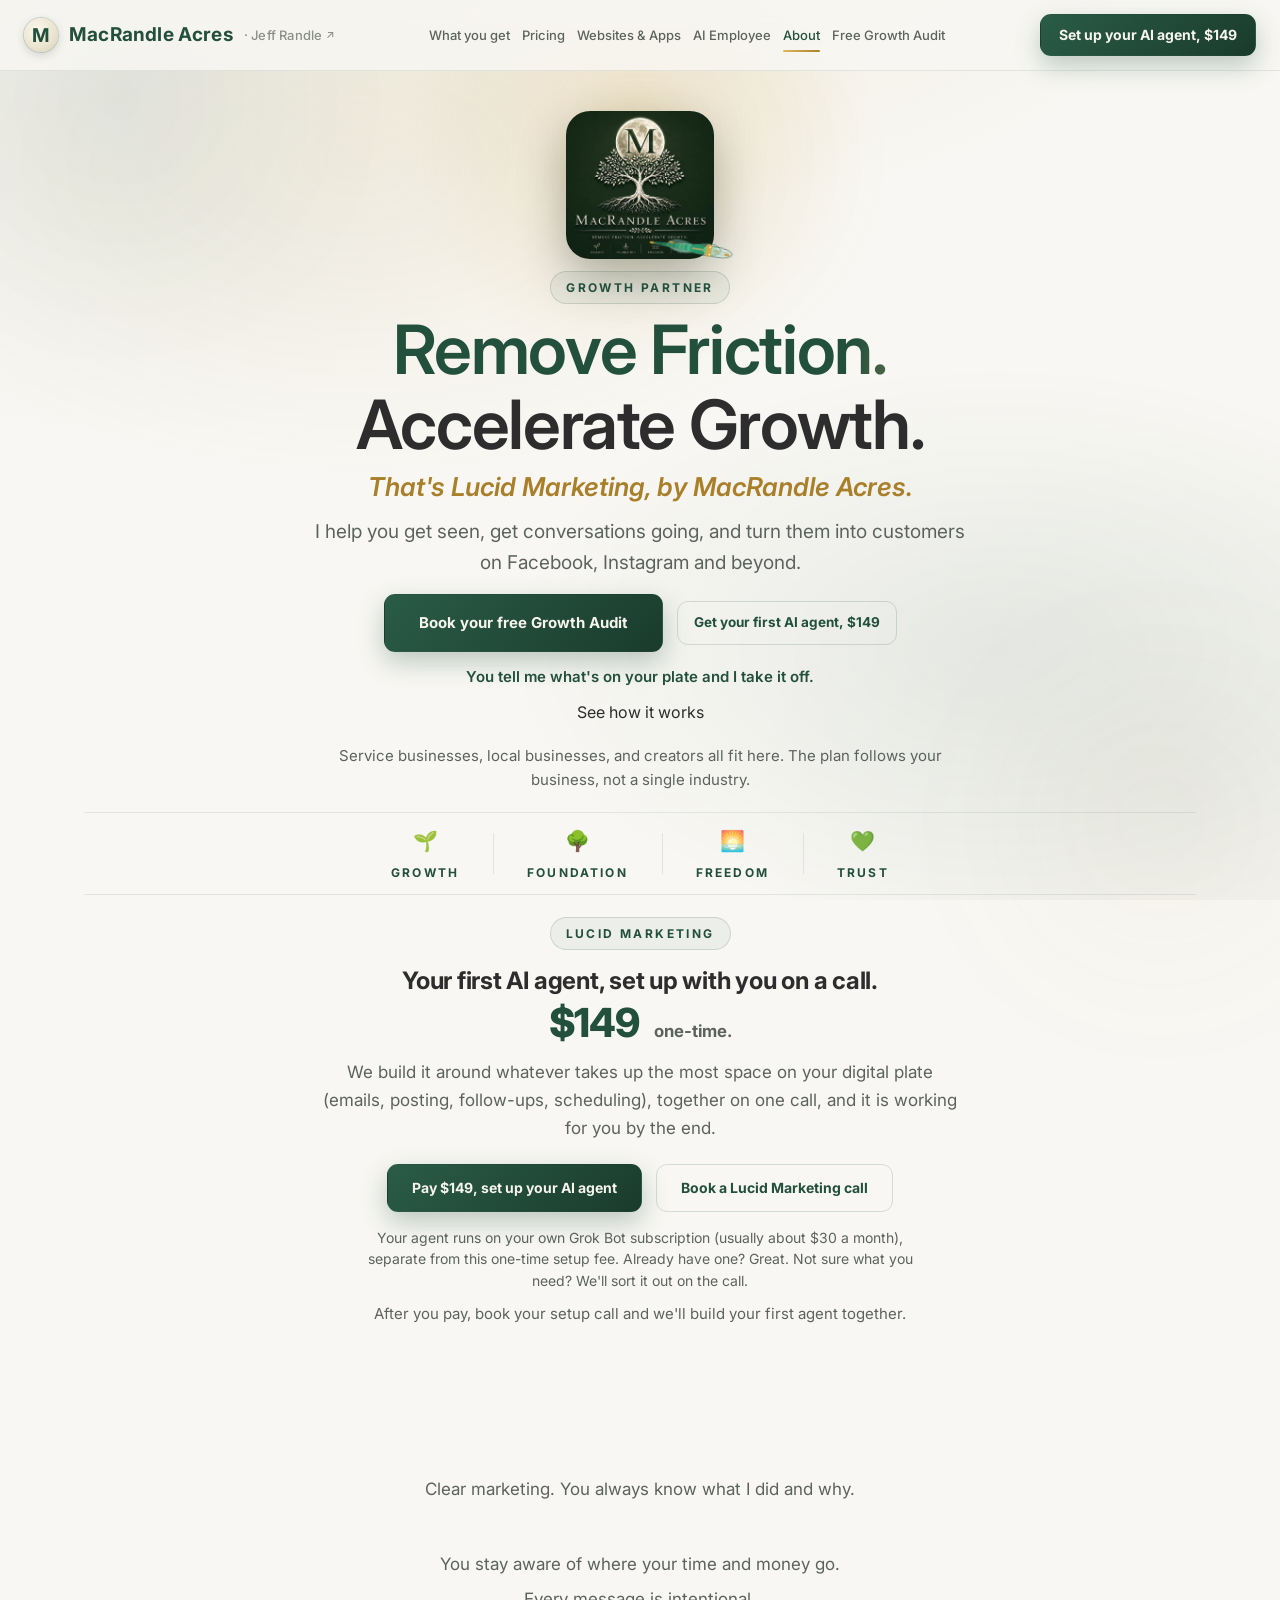
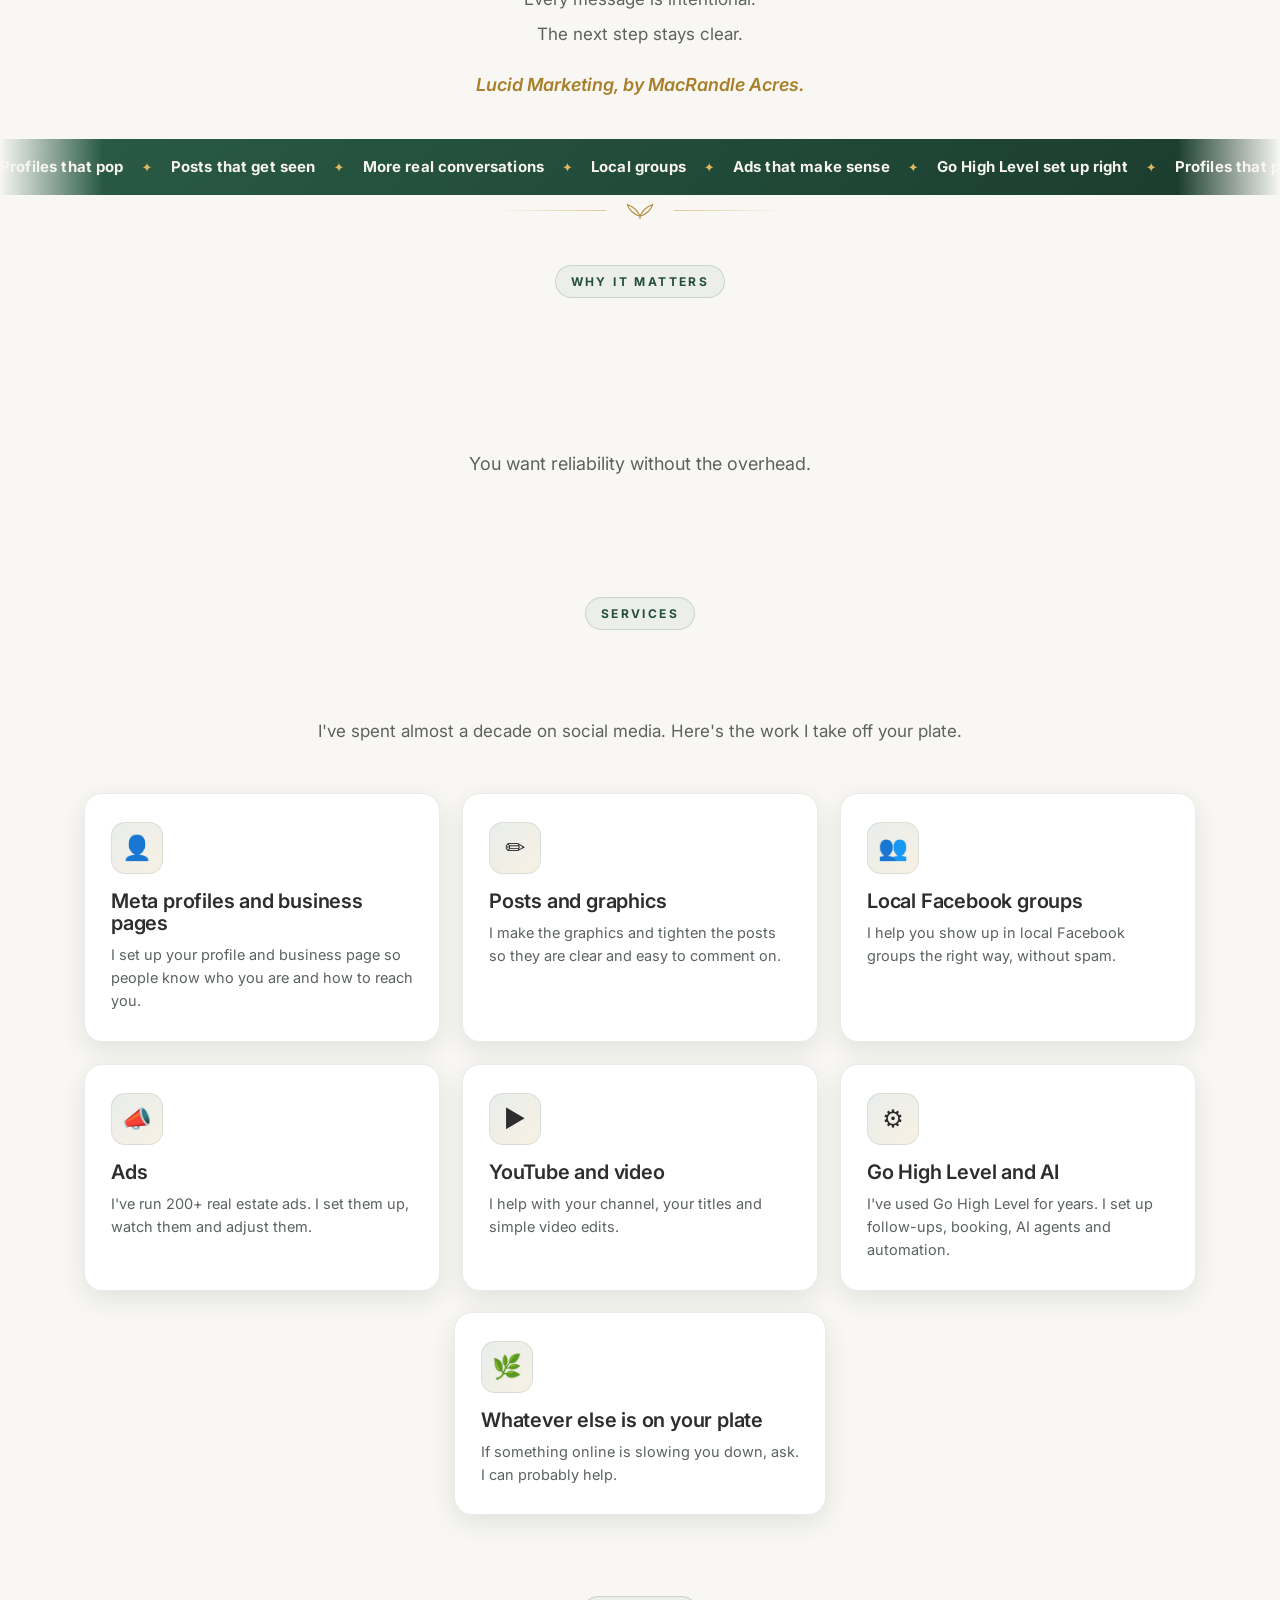
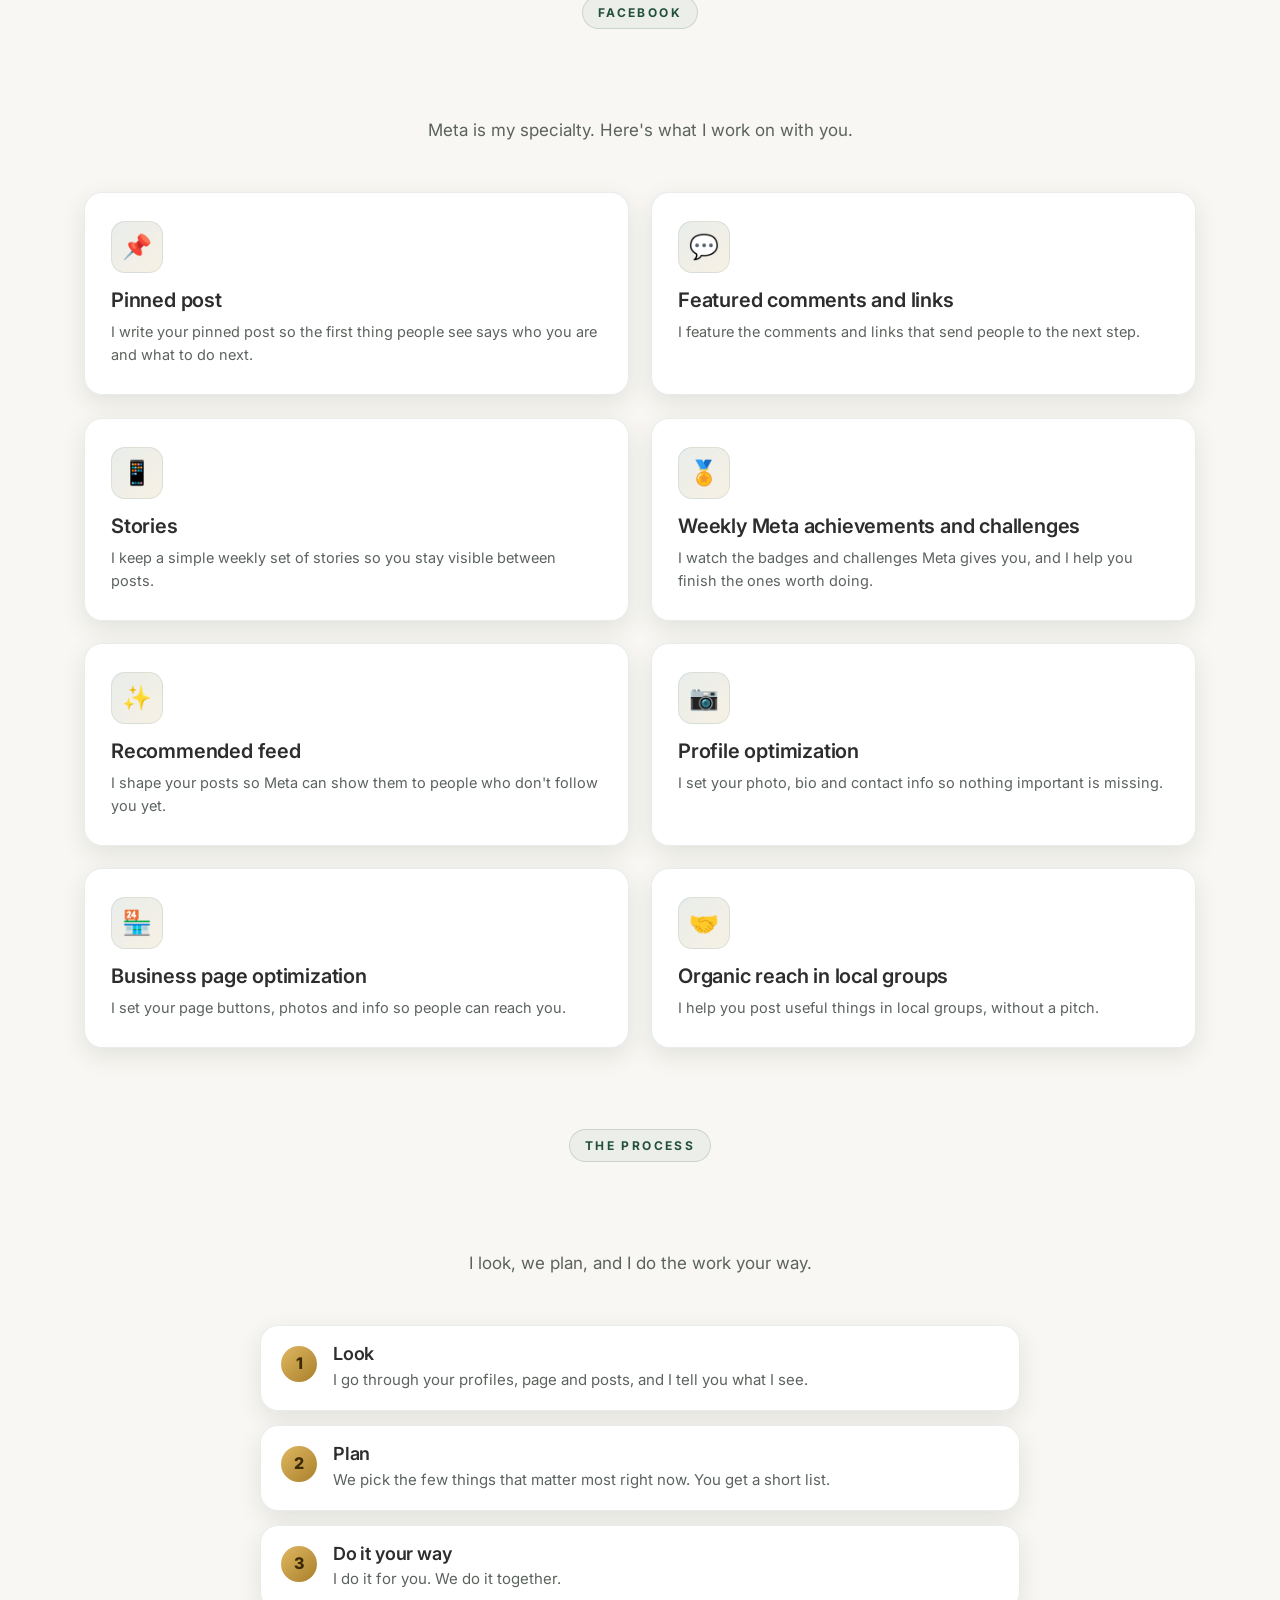
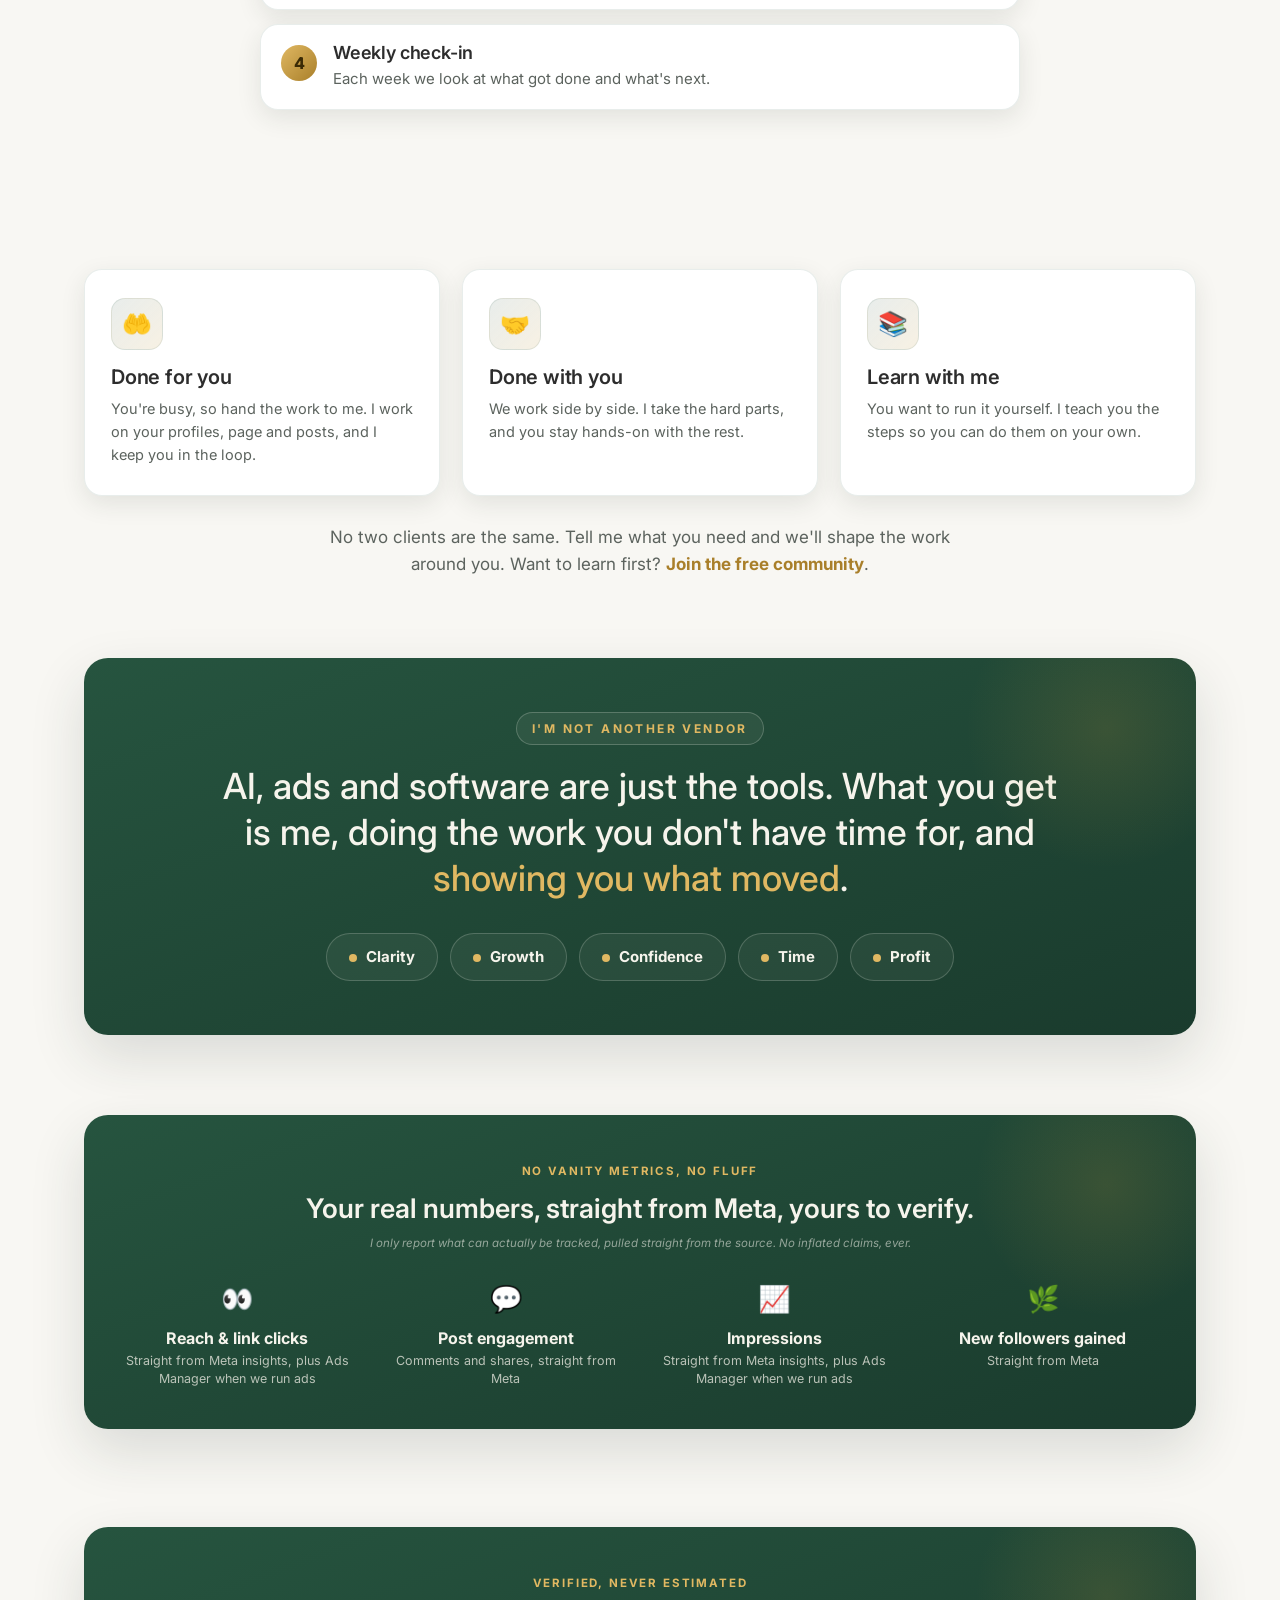
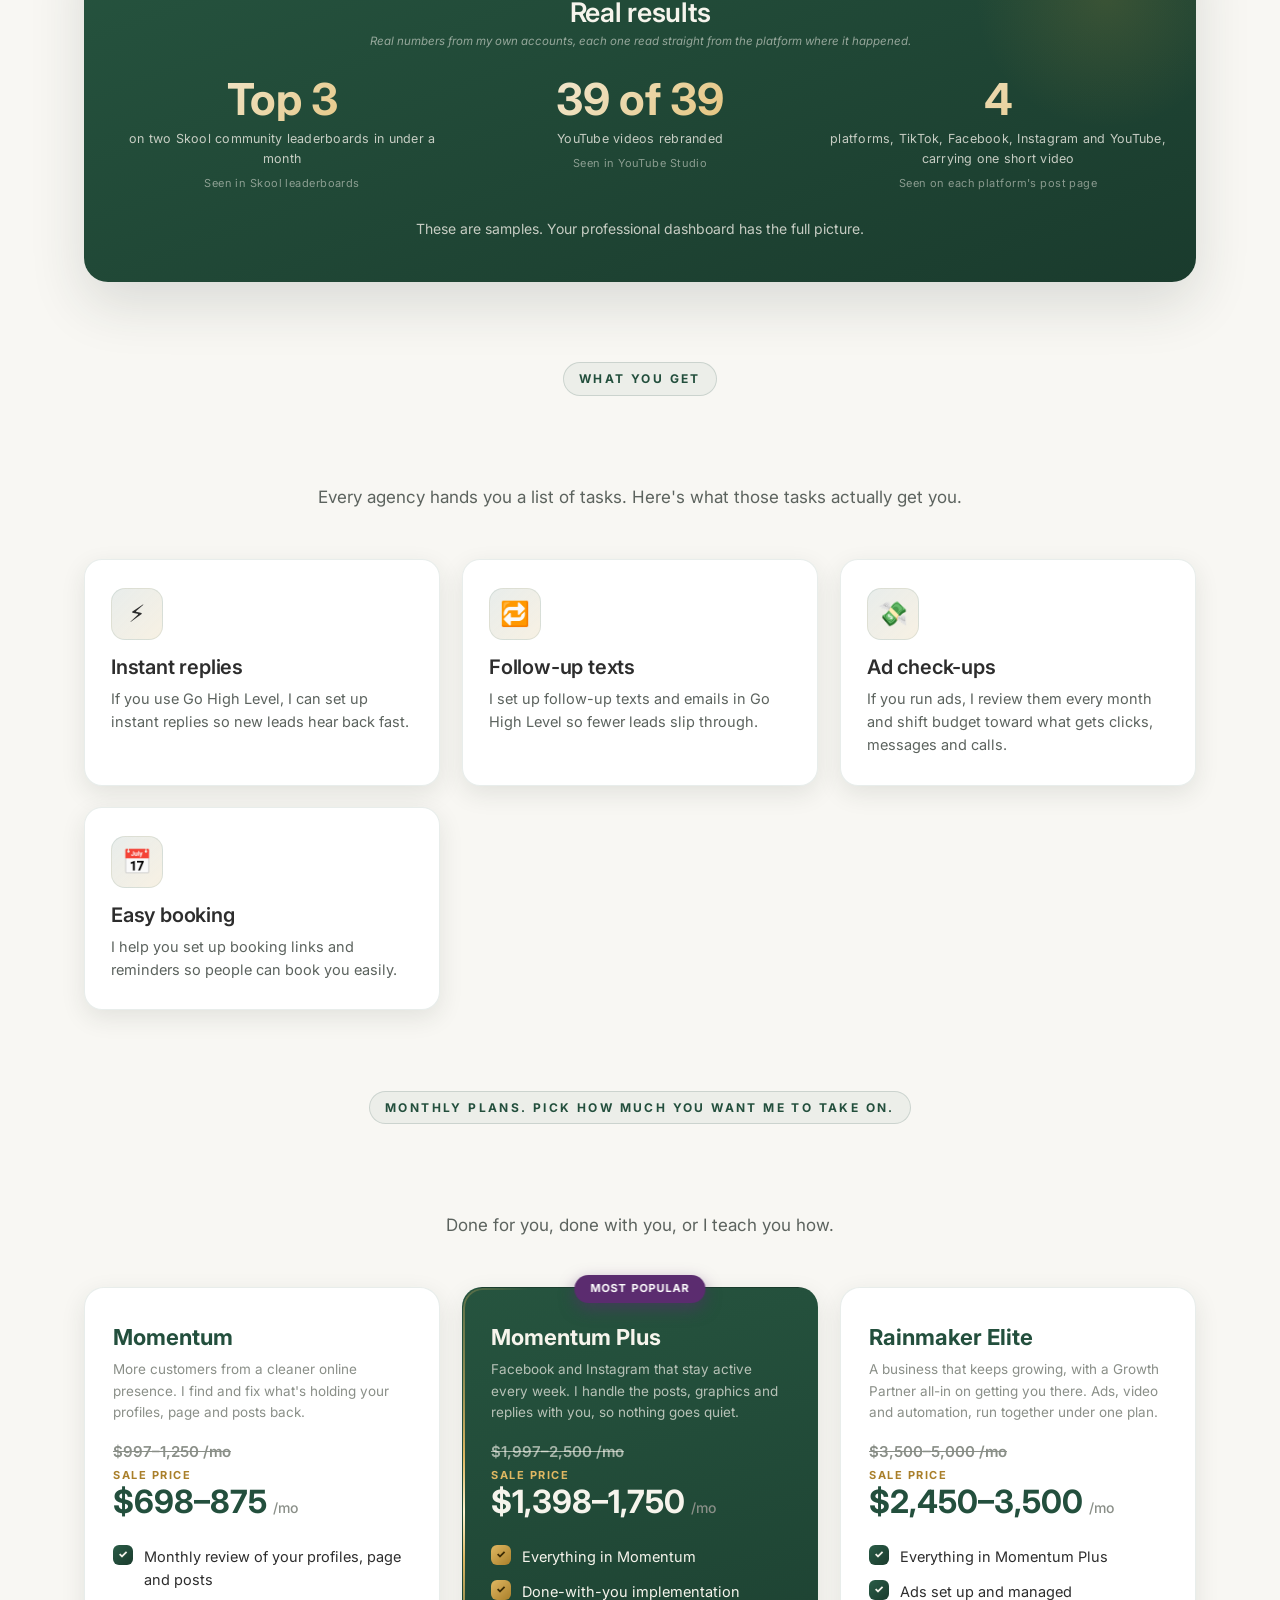
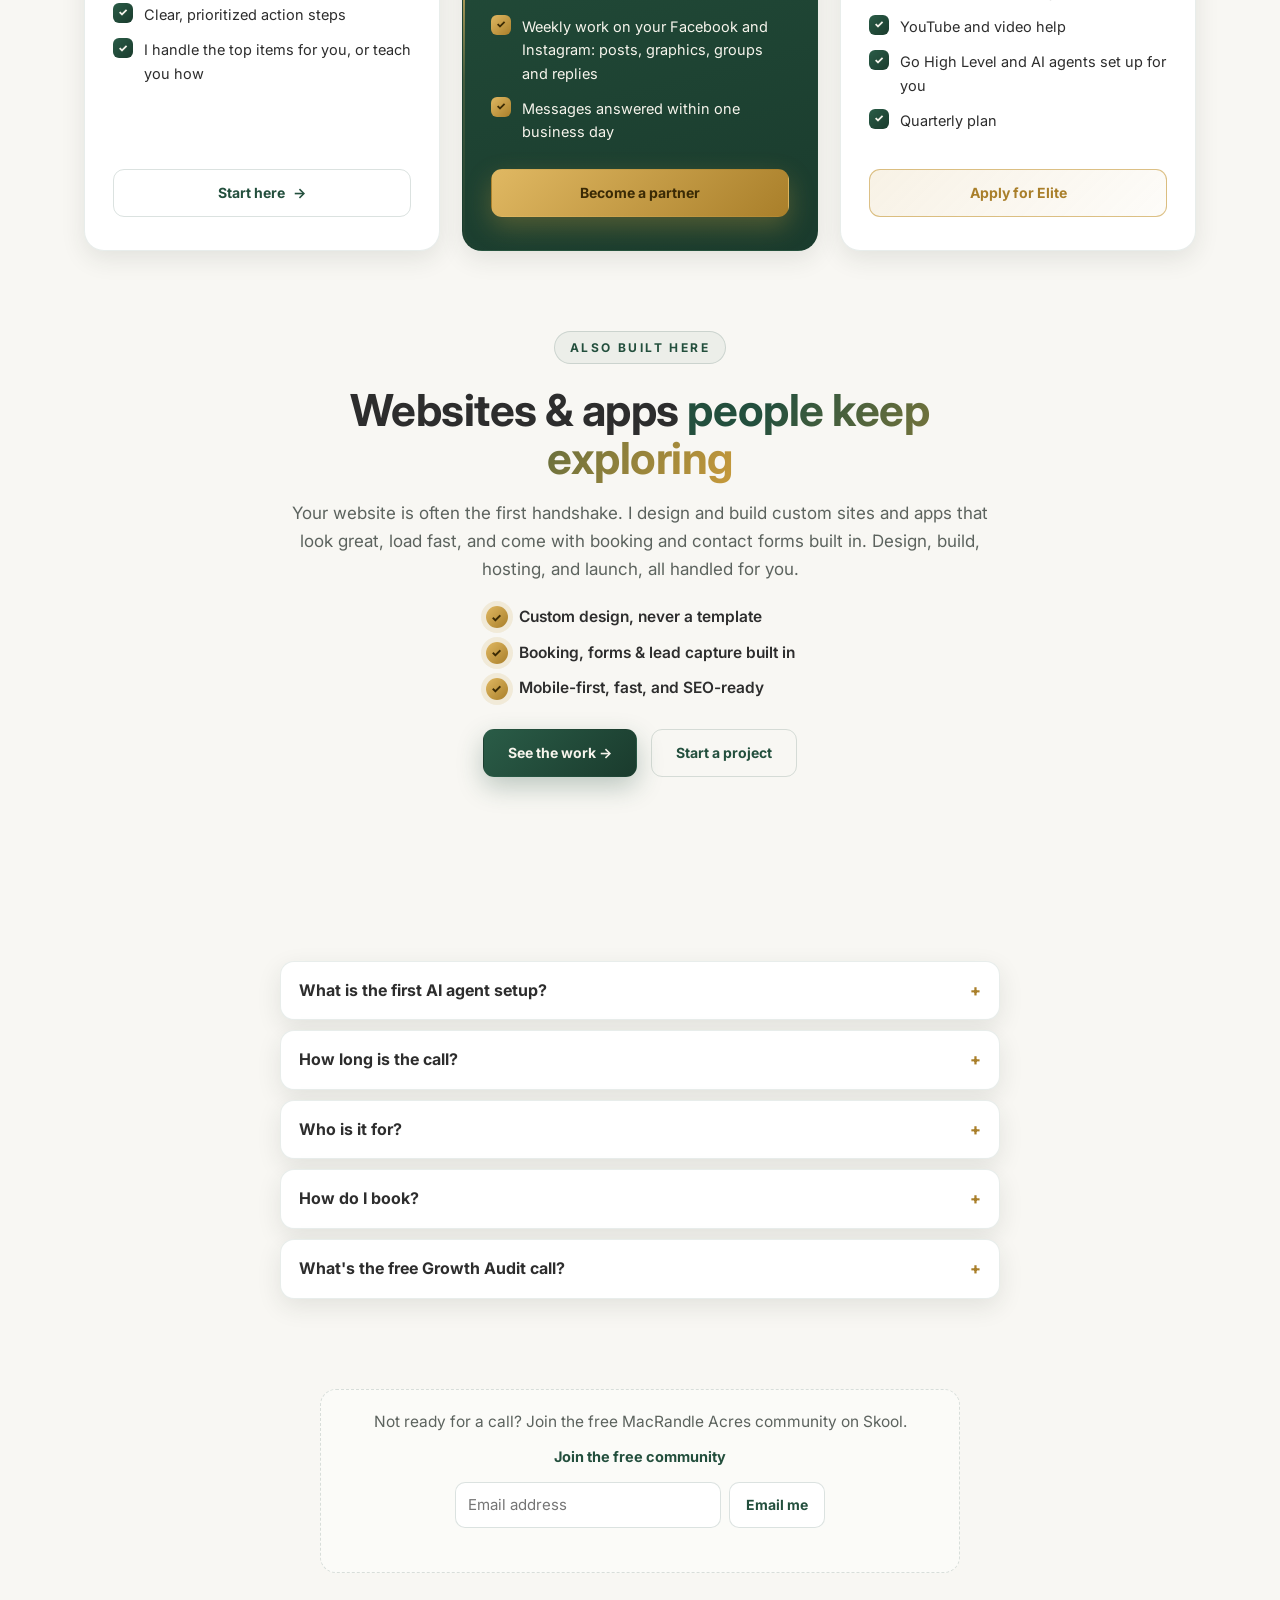
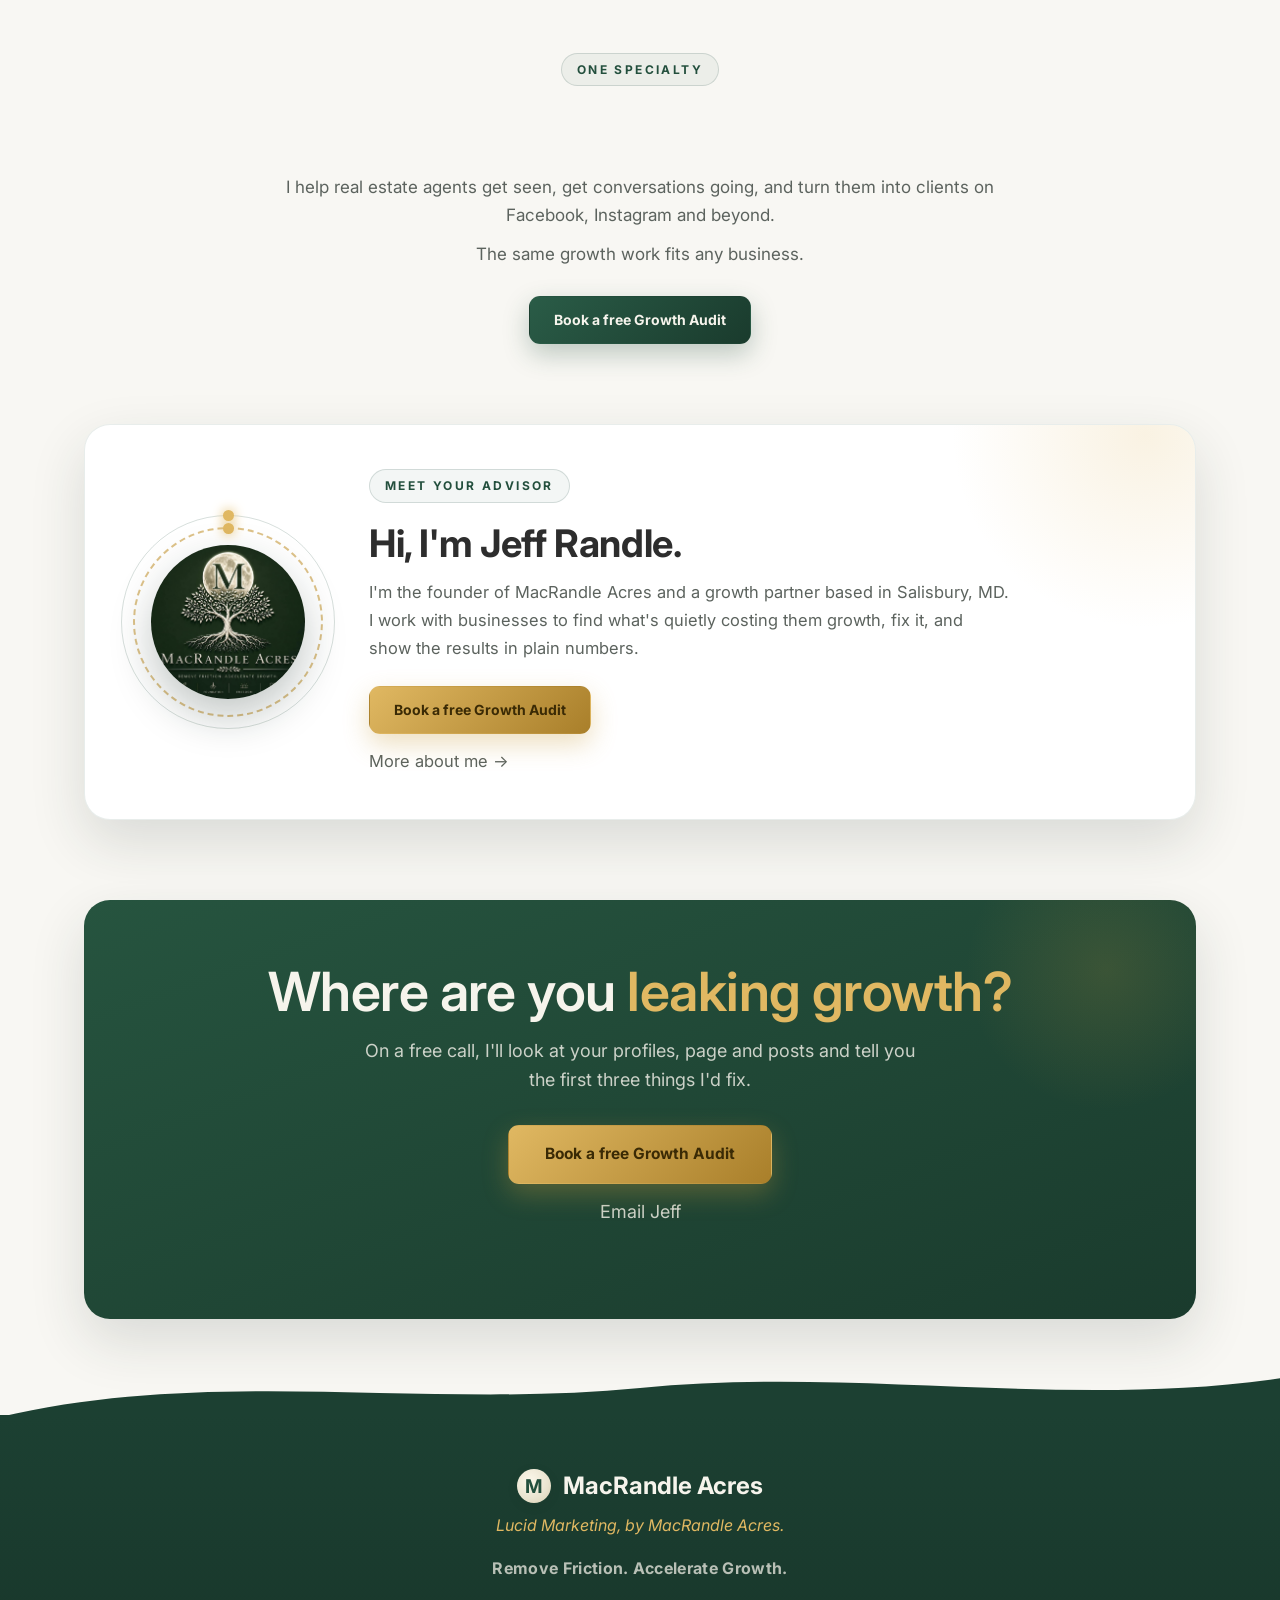
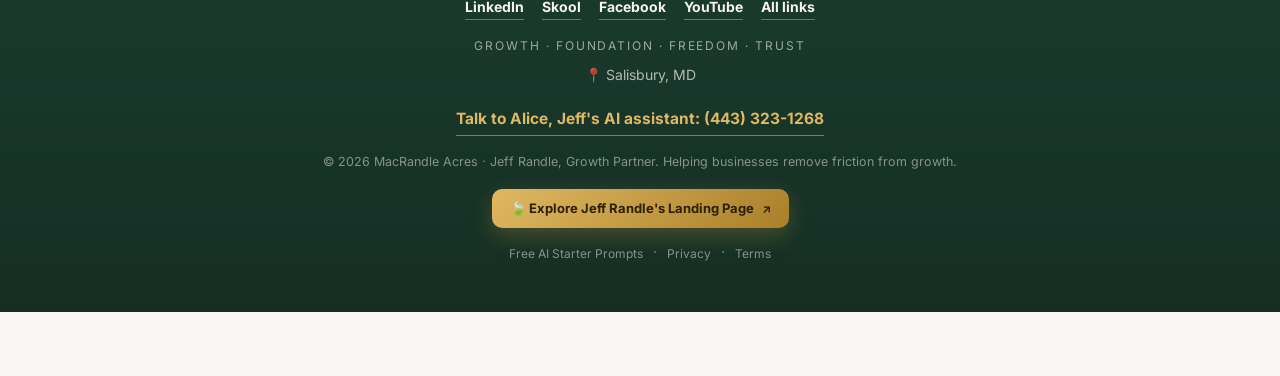
==== commit 42df1da8: "Homepage: drop short advisor blurb, keep full About section" ====
--- a/index.html
+++ b/index.html
@@ -288,10 +288,6 @@
 #offer-faq details[open] summary:after{content:'\\2013'}
 #offer-faq details p{color:var(--ink2);font-size:15.5px;line-height:1.6;padding:0 0 14px;margin:0}
 #offer-faq details a{color:var(--gold-d);font-weight:700}
-.advisor-near{display:flex;gap:22px;align-items:center;max-width:760px;margin:0 auto 34px;text-align:left}
-.advisor-near img{width:148px;height:148px;object-fit:cover;border-radius:50%;flex:none;box-shadow:var(--shadow-sm)}
-.advisor-near h2{font-size:clamp(26px,3vw,34px);margin:6px 0 8px}
-.advisor-near p{color:var(--ink2);font-size:16px}
 .quote-grid{display:grid;grid-template-columns:repeat(3,1fr);gap:14px;margin-top:16px}
 .qcard{background:#fff;border:1px solid var(--bd-soft);border-radius:14px;padding:16px 16px 14px;box-shadow:var(--shadow-sm)}
 .qcard p{font-size:15px;color:var(--ink);margin:0}
@@ -308,7 +304,7 @@
 .free-step button{font:inherit;font-weight:700;font-size:14px;padding:10px 16px;border-radius:10px;border:1px solid var(--bd);background:#fff;color:var(--green);cursor:pointer}
 .free-step .sub-note{min-height:1.2em;font-size:13.5px;margin:8px 0 0}
 .hp{position:absolute;left:-9999px;height:0;overflow:hidden}
-@media(max-width:700px){.advisor-near{flex-direction:column;text-align:center}.quote-grid{grid-template-columns:1fr}}
+@media(max-width:700px){.quote-grid{grid-template-columns:1fr}}
 
 /* Reveal */
 .reveal{opacity:0;transform:translateY(26px);transition:opacity .7s cubic-bezier(.2,.7,.2,1),transform .7s cubic-bezier(.2,.7,.2,1)}
@@ -997,14 +993,6 @@
 <!-- PRICING -->
 <section id="pricing">
  <div class="wrap">
-  <div class="advisor-near reveal">
-   <img src="/jeff-randle.jpg" width="600" height="600" alt="Jeff Randle, founder of MacRandle Acres">
-   <div>
-    <span class="eyebrow" data-edit="advisor_eye_sb">Meet your advisor</span>
-    <h2 data-edit="advisor_h_sb">Jeff Randle</h2>
-    <p data-edit="advisor_note_v7">I help businesses remove friction and accelerate growth. That's Lucid Marketing, by MacRandle Acres.</p>
-   </div>
-  </div>
   <div id="quotes" hidden>
    <div class="quote-grid">
     <article class="qcard" hidden><p class="q-text" data-edit="quote1_sb"></p><span class="q-by" data-edit="quote1_by_sb"></span></article>
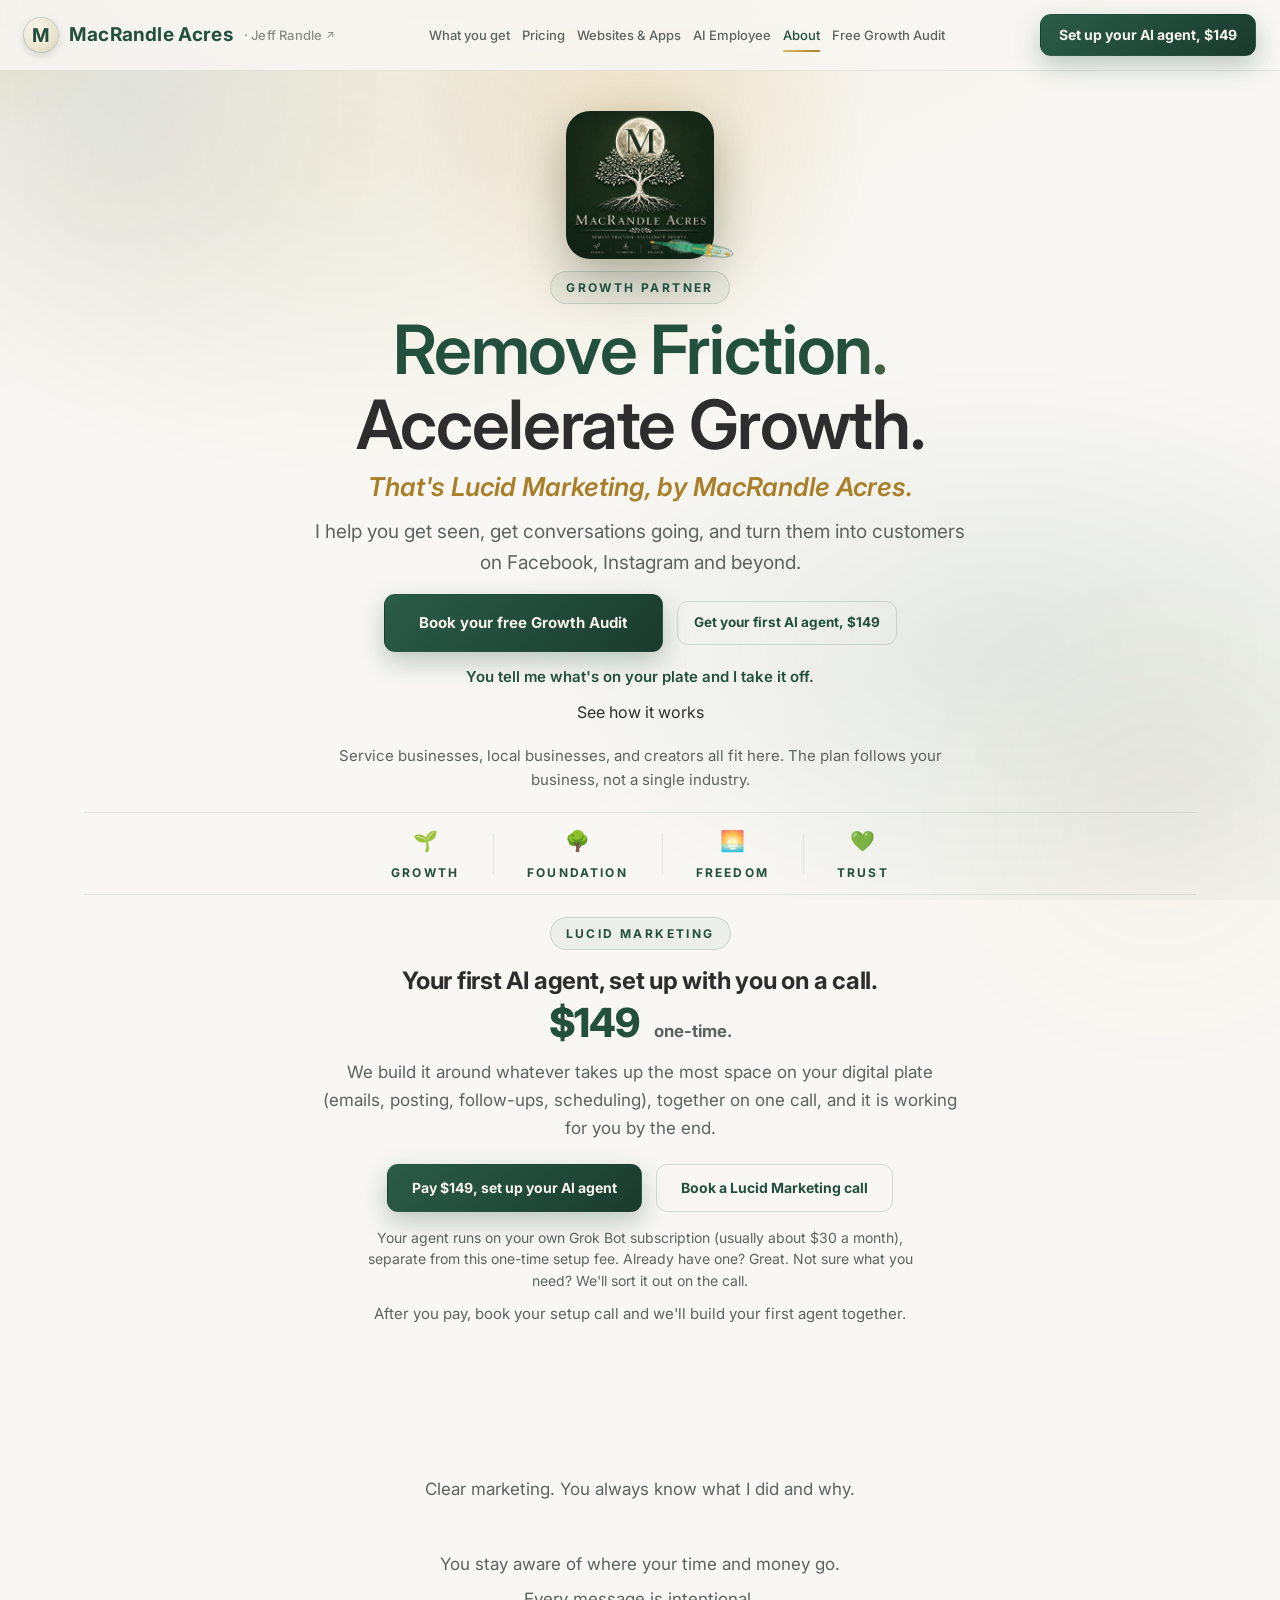
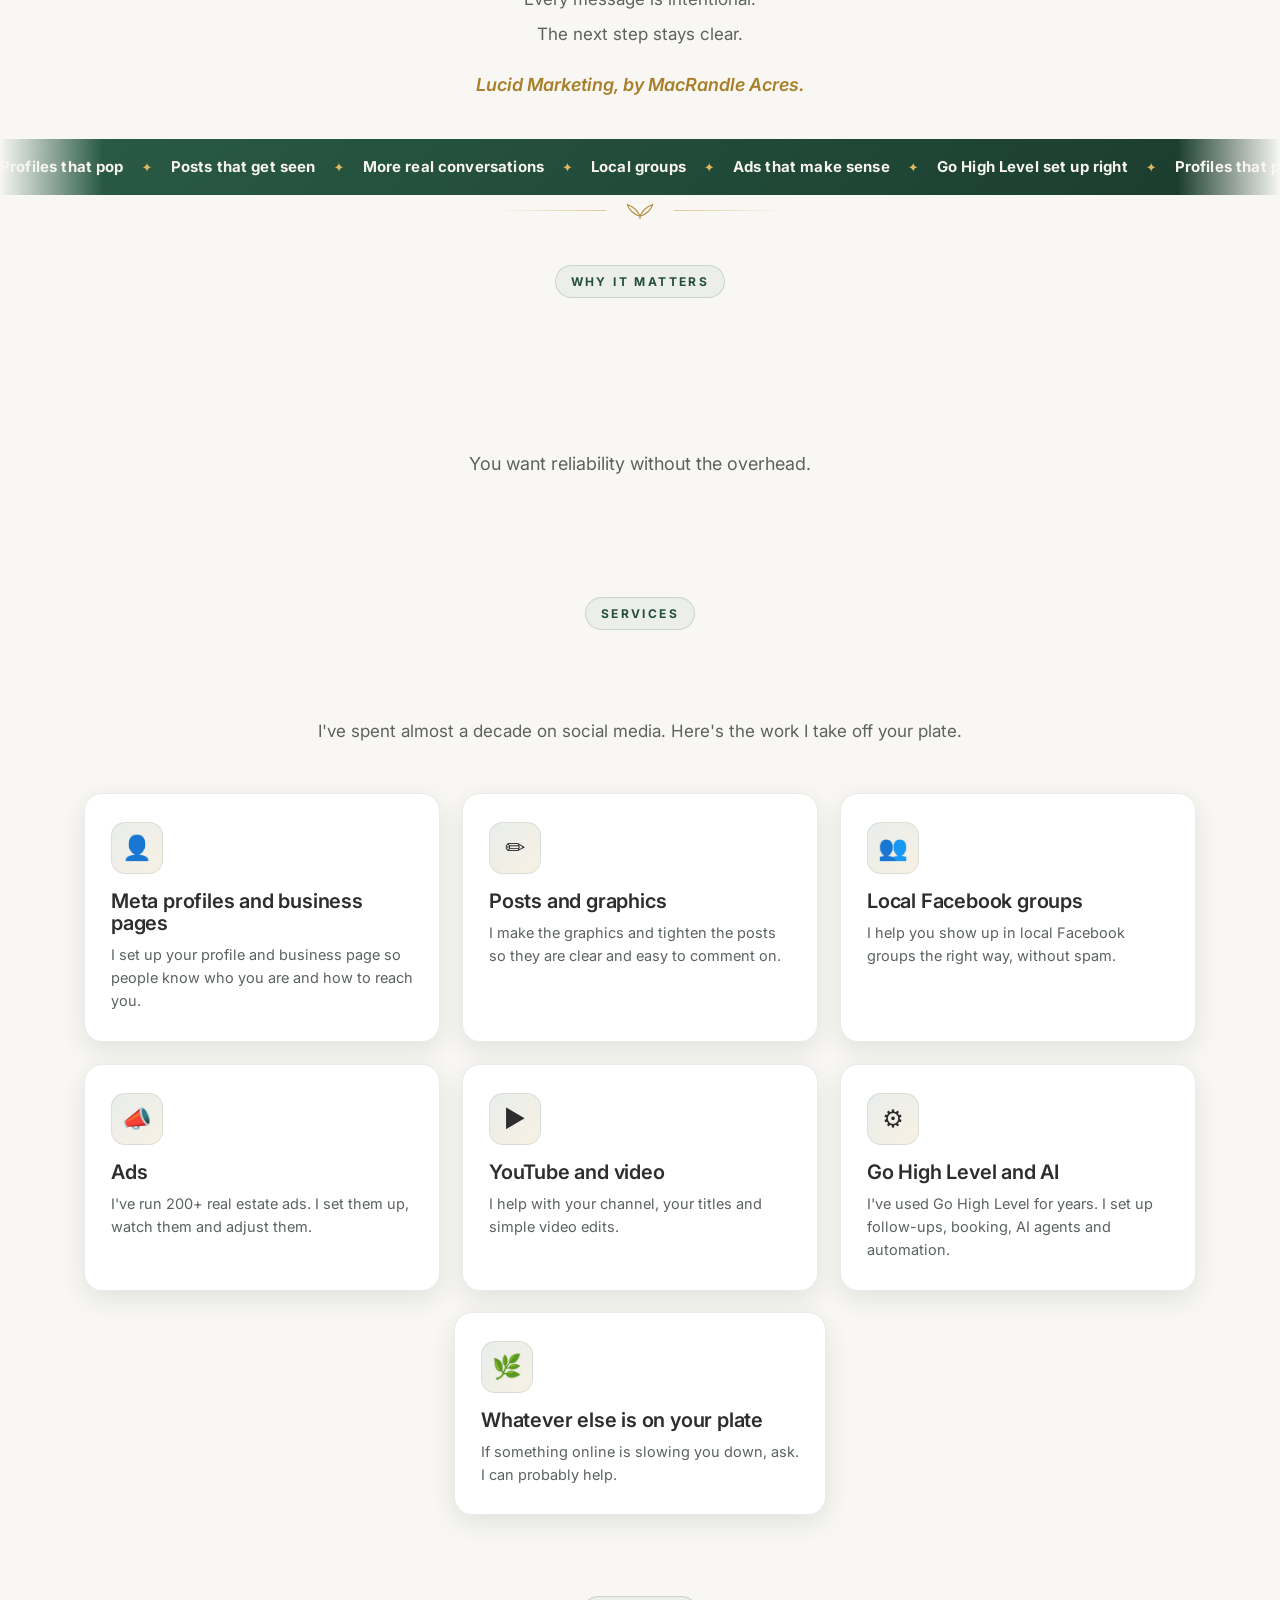
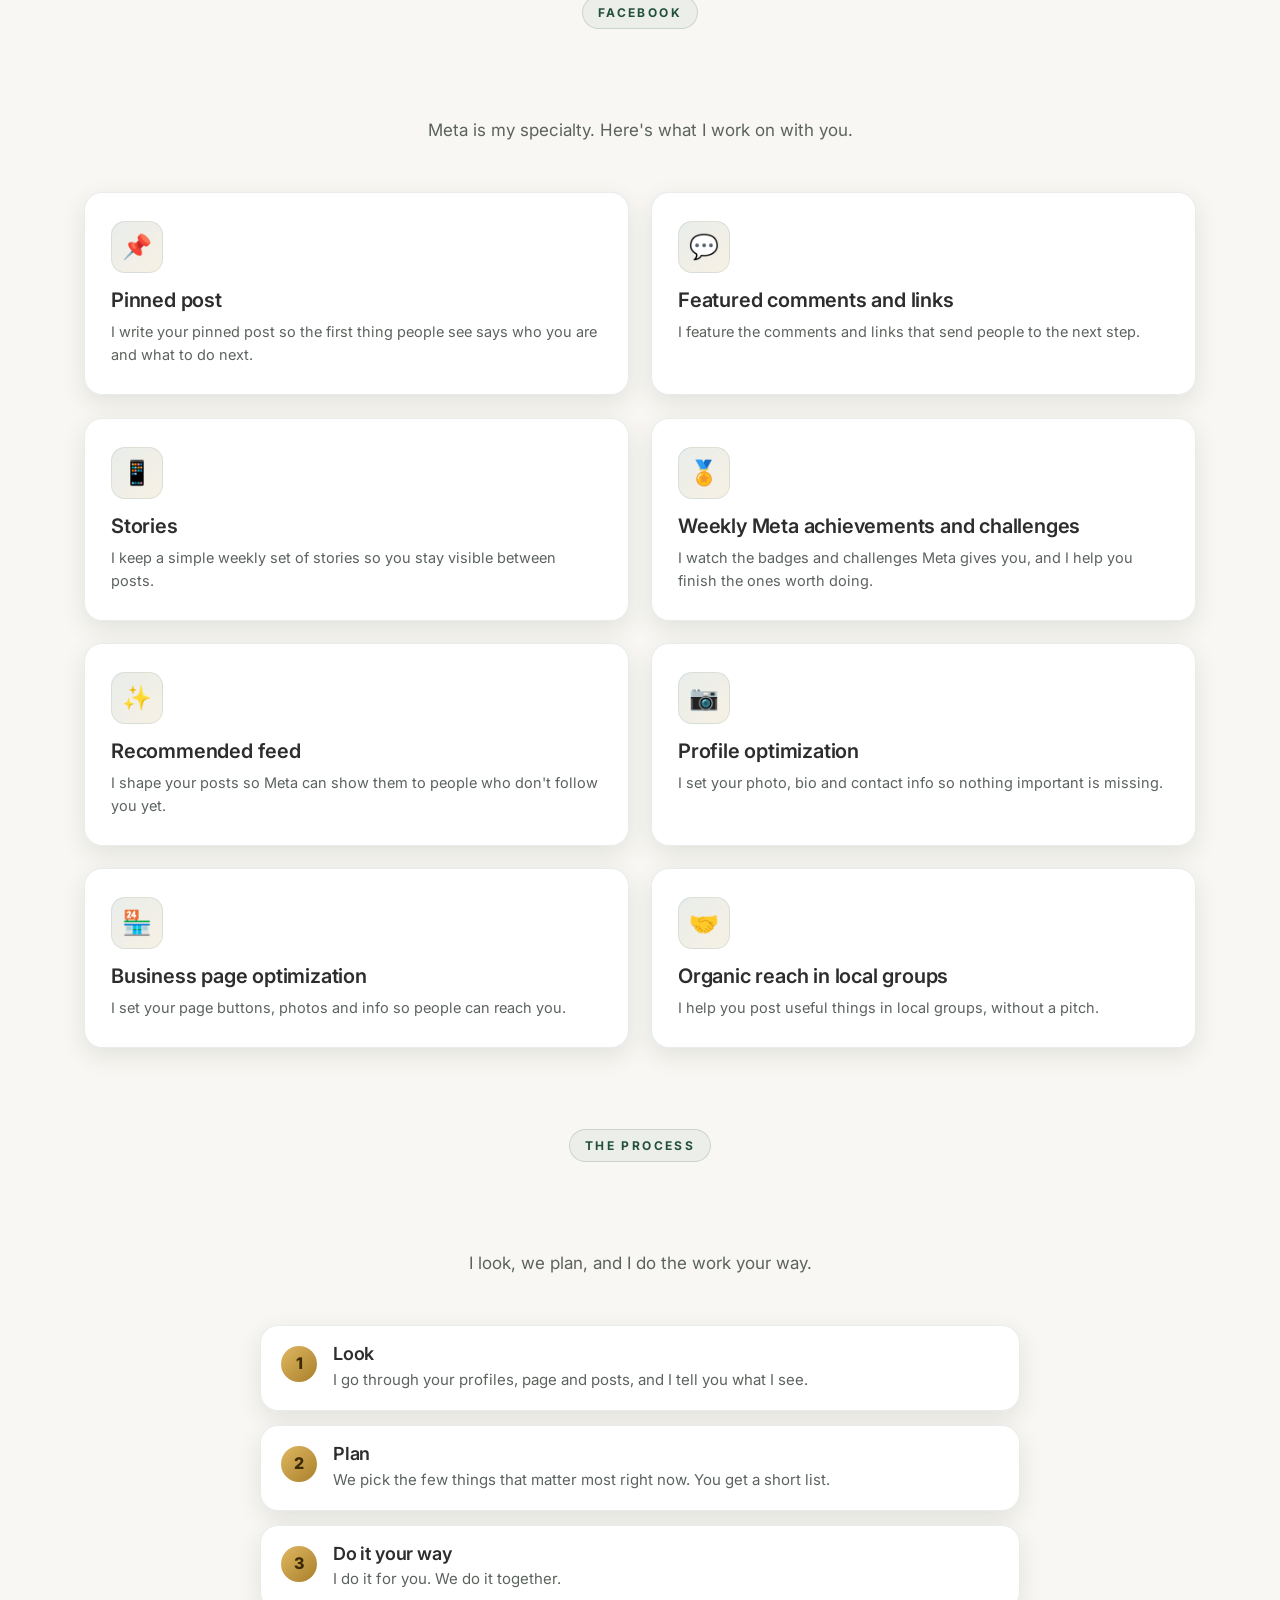
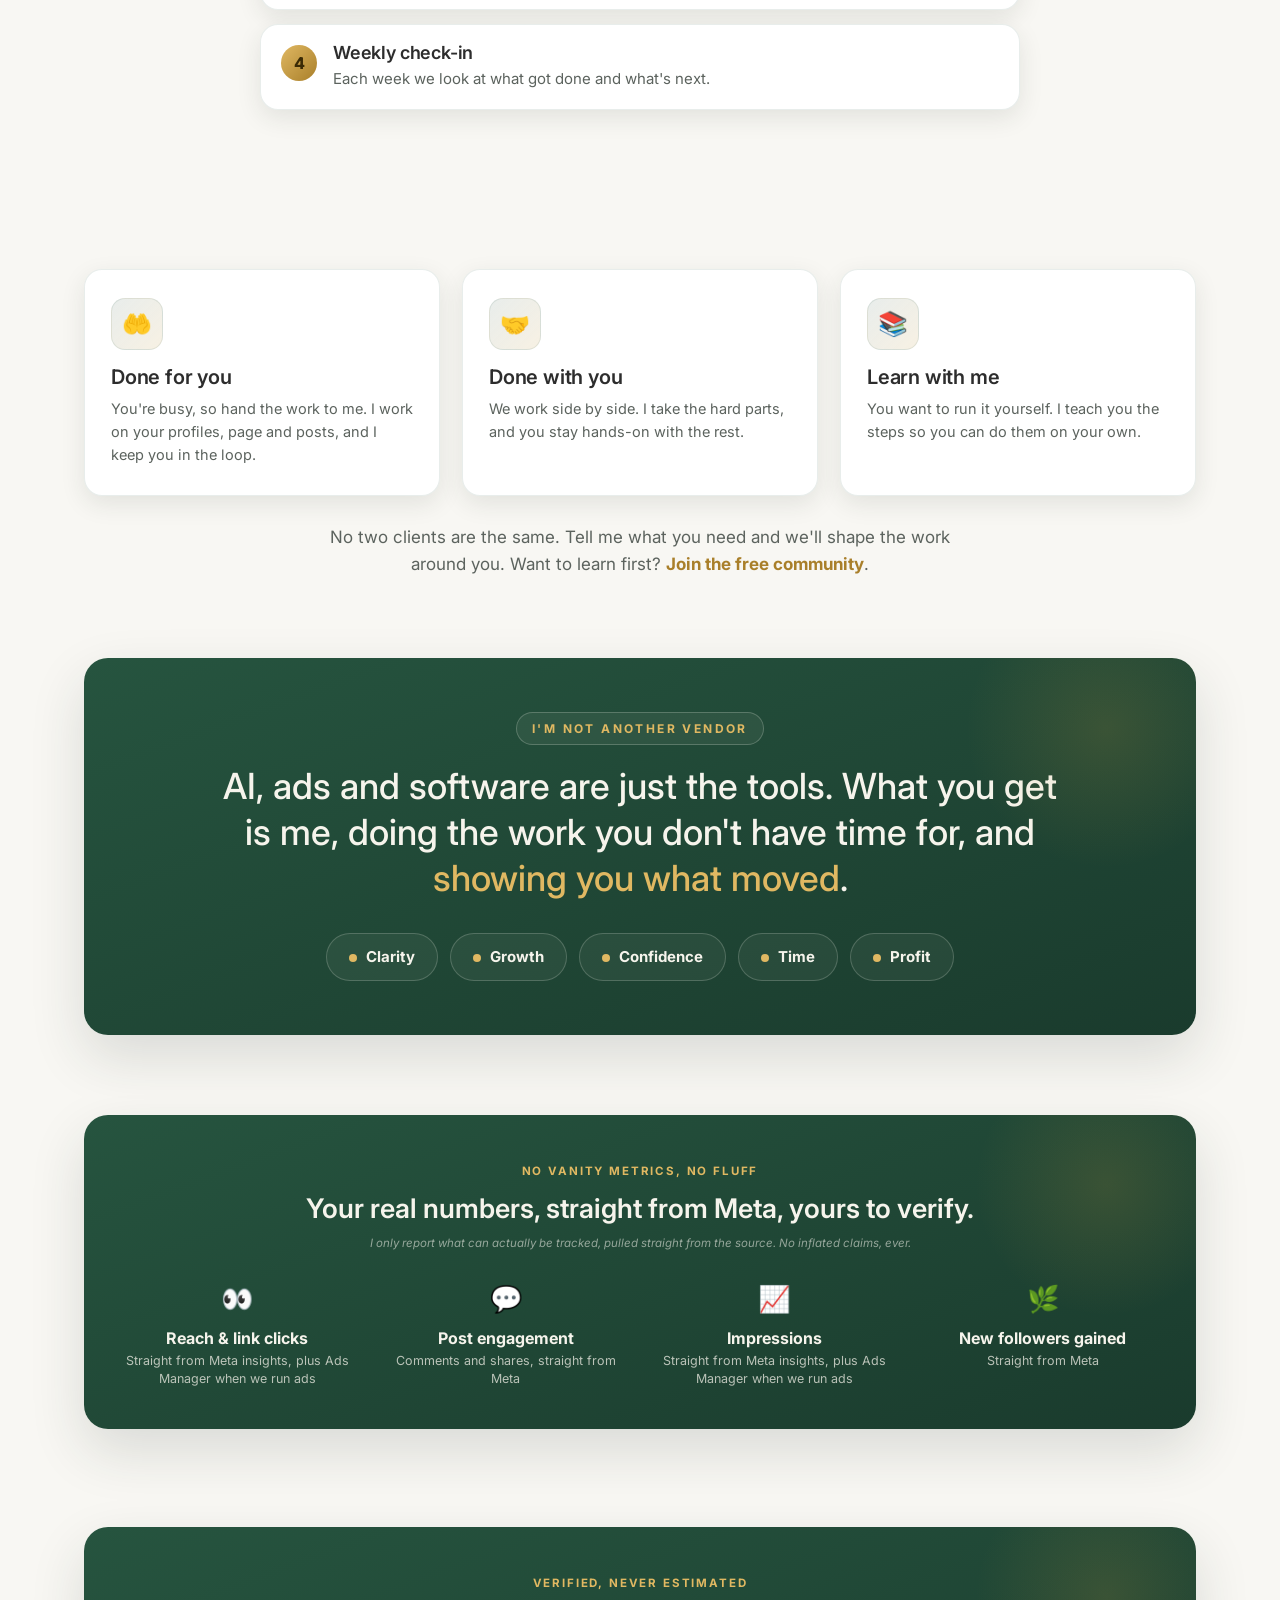
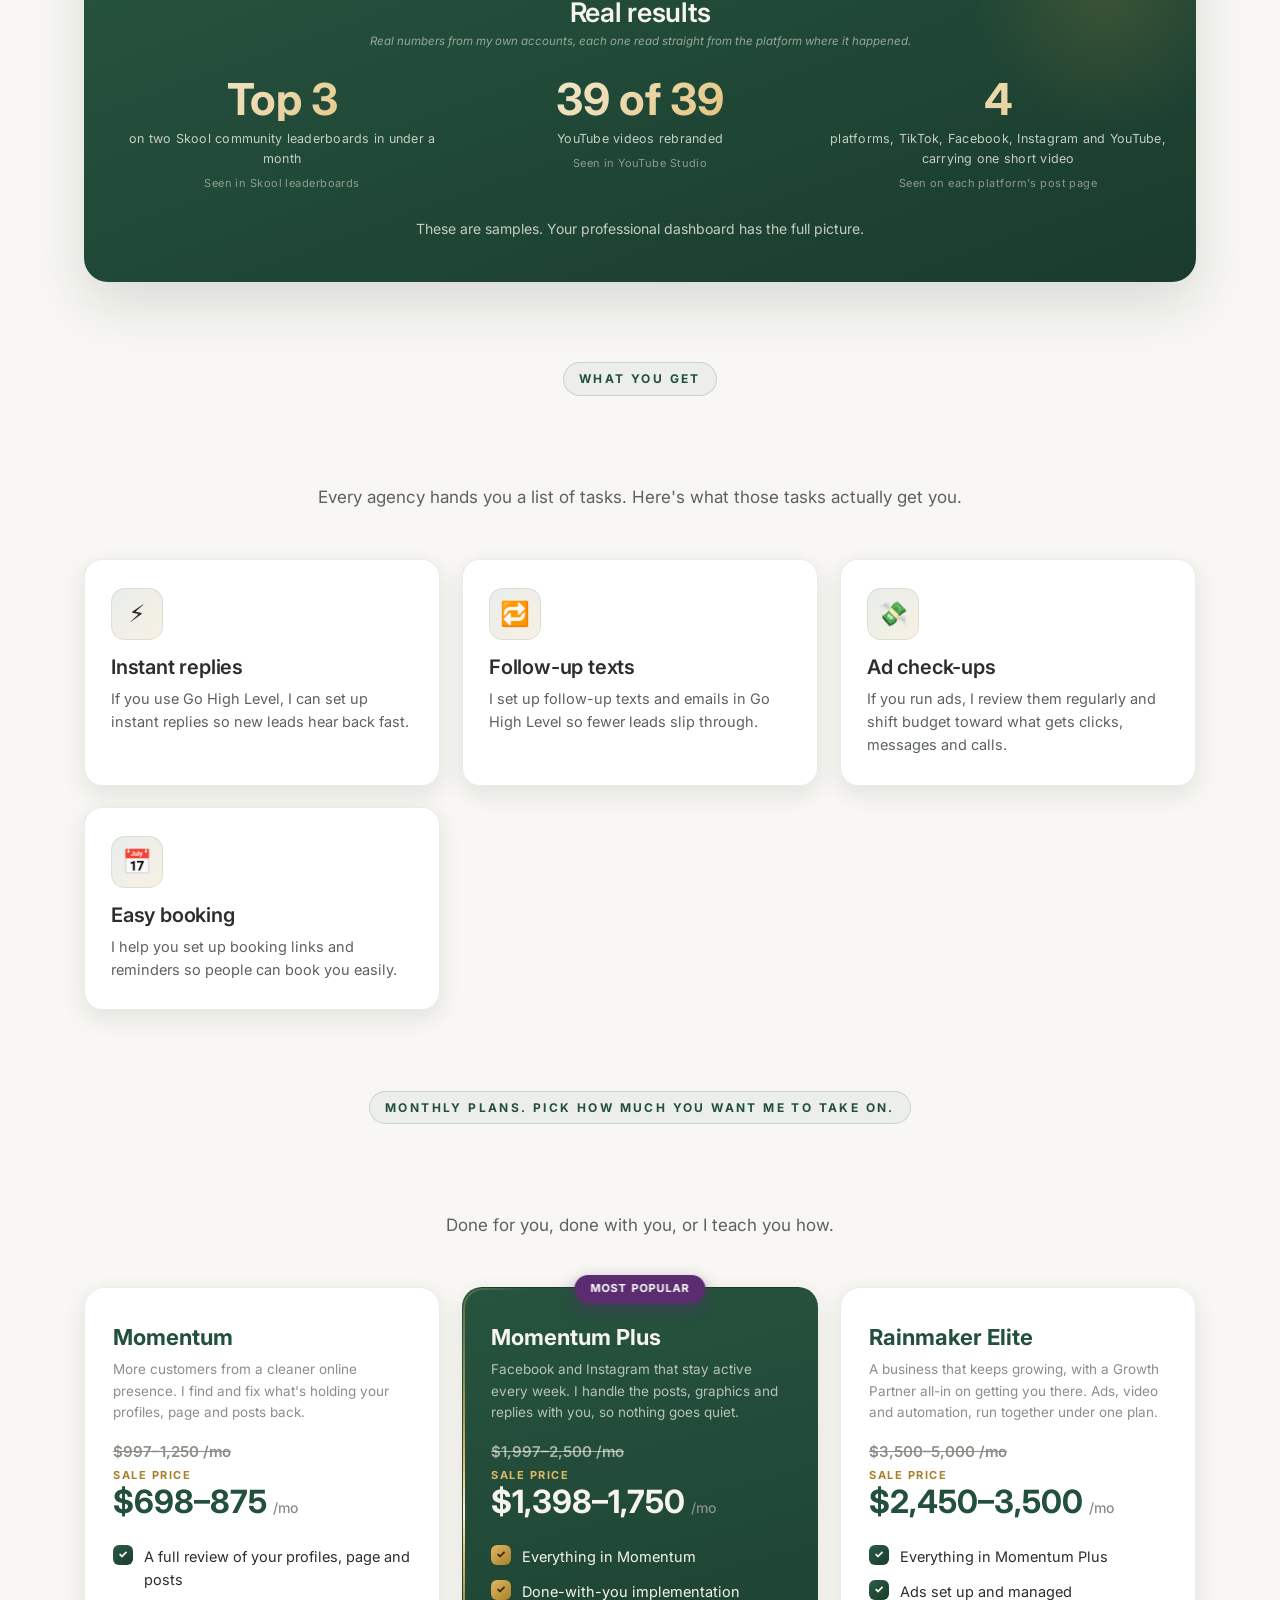
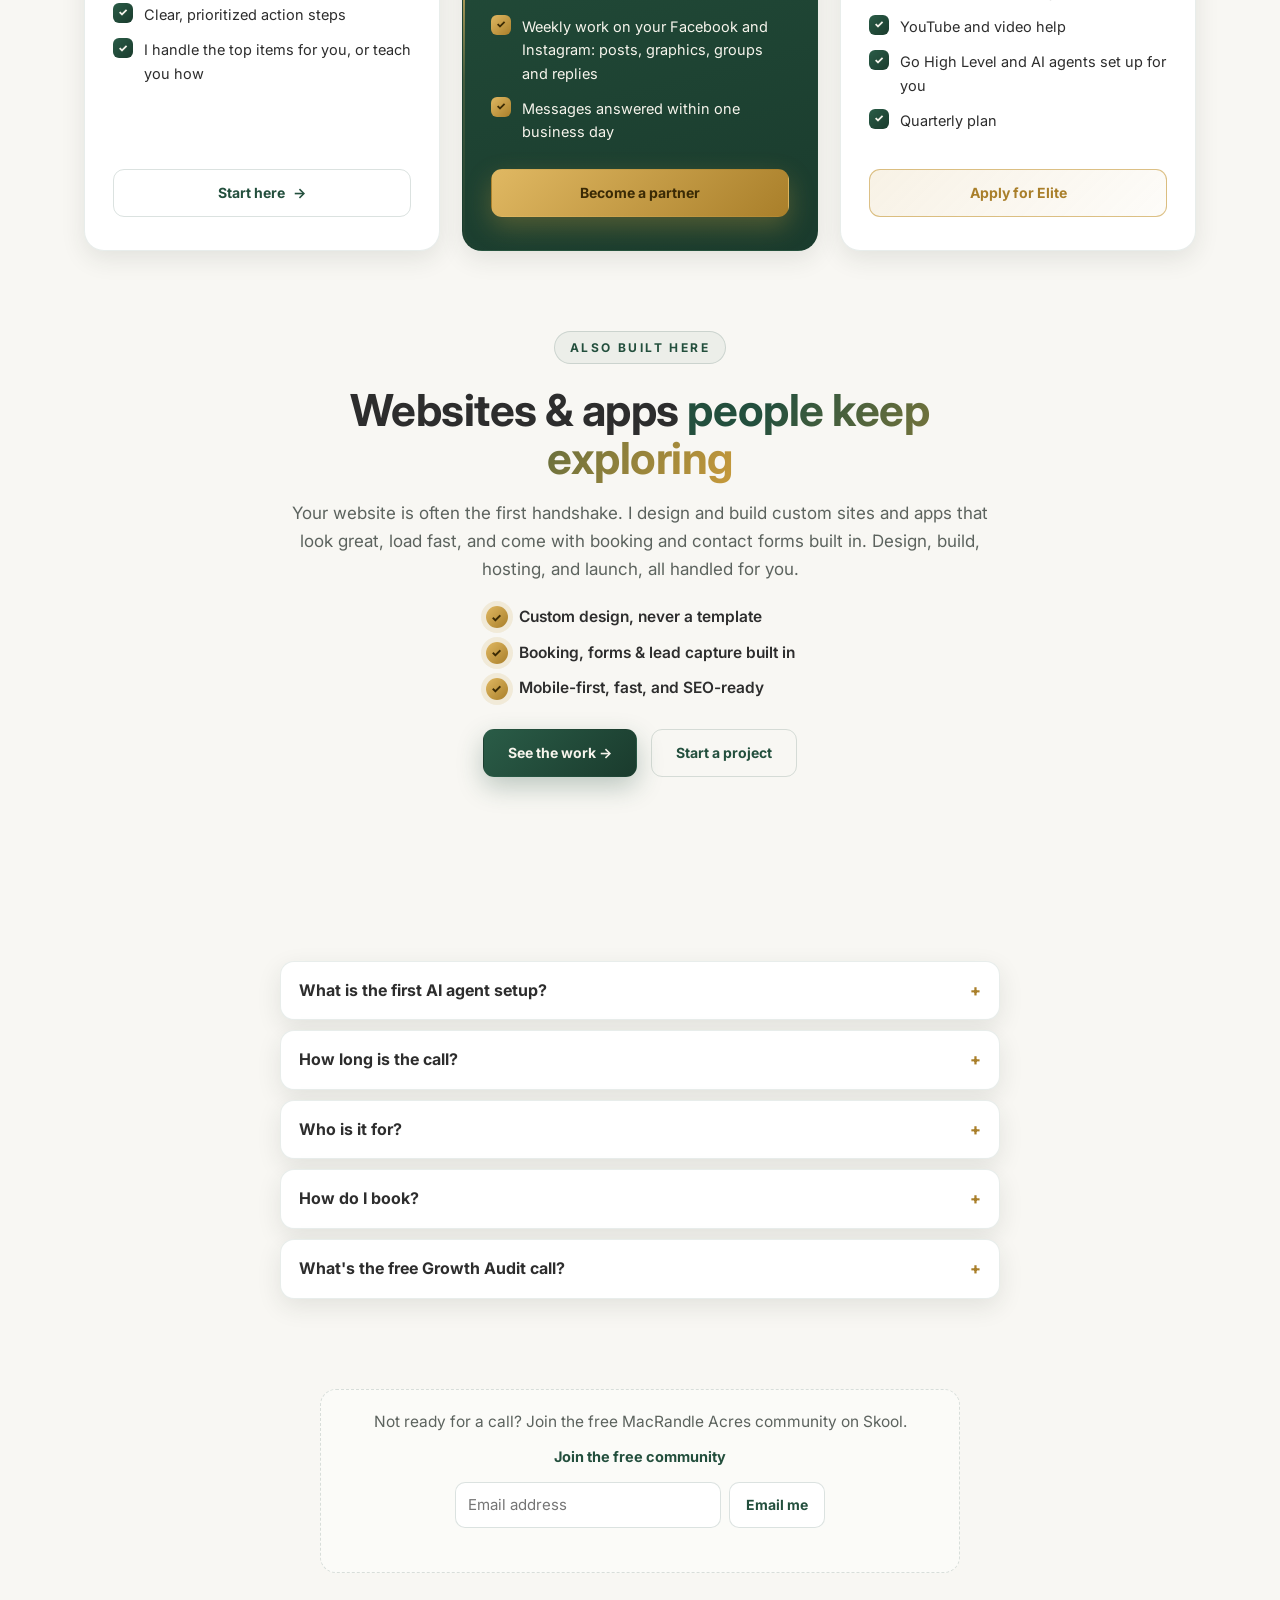
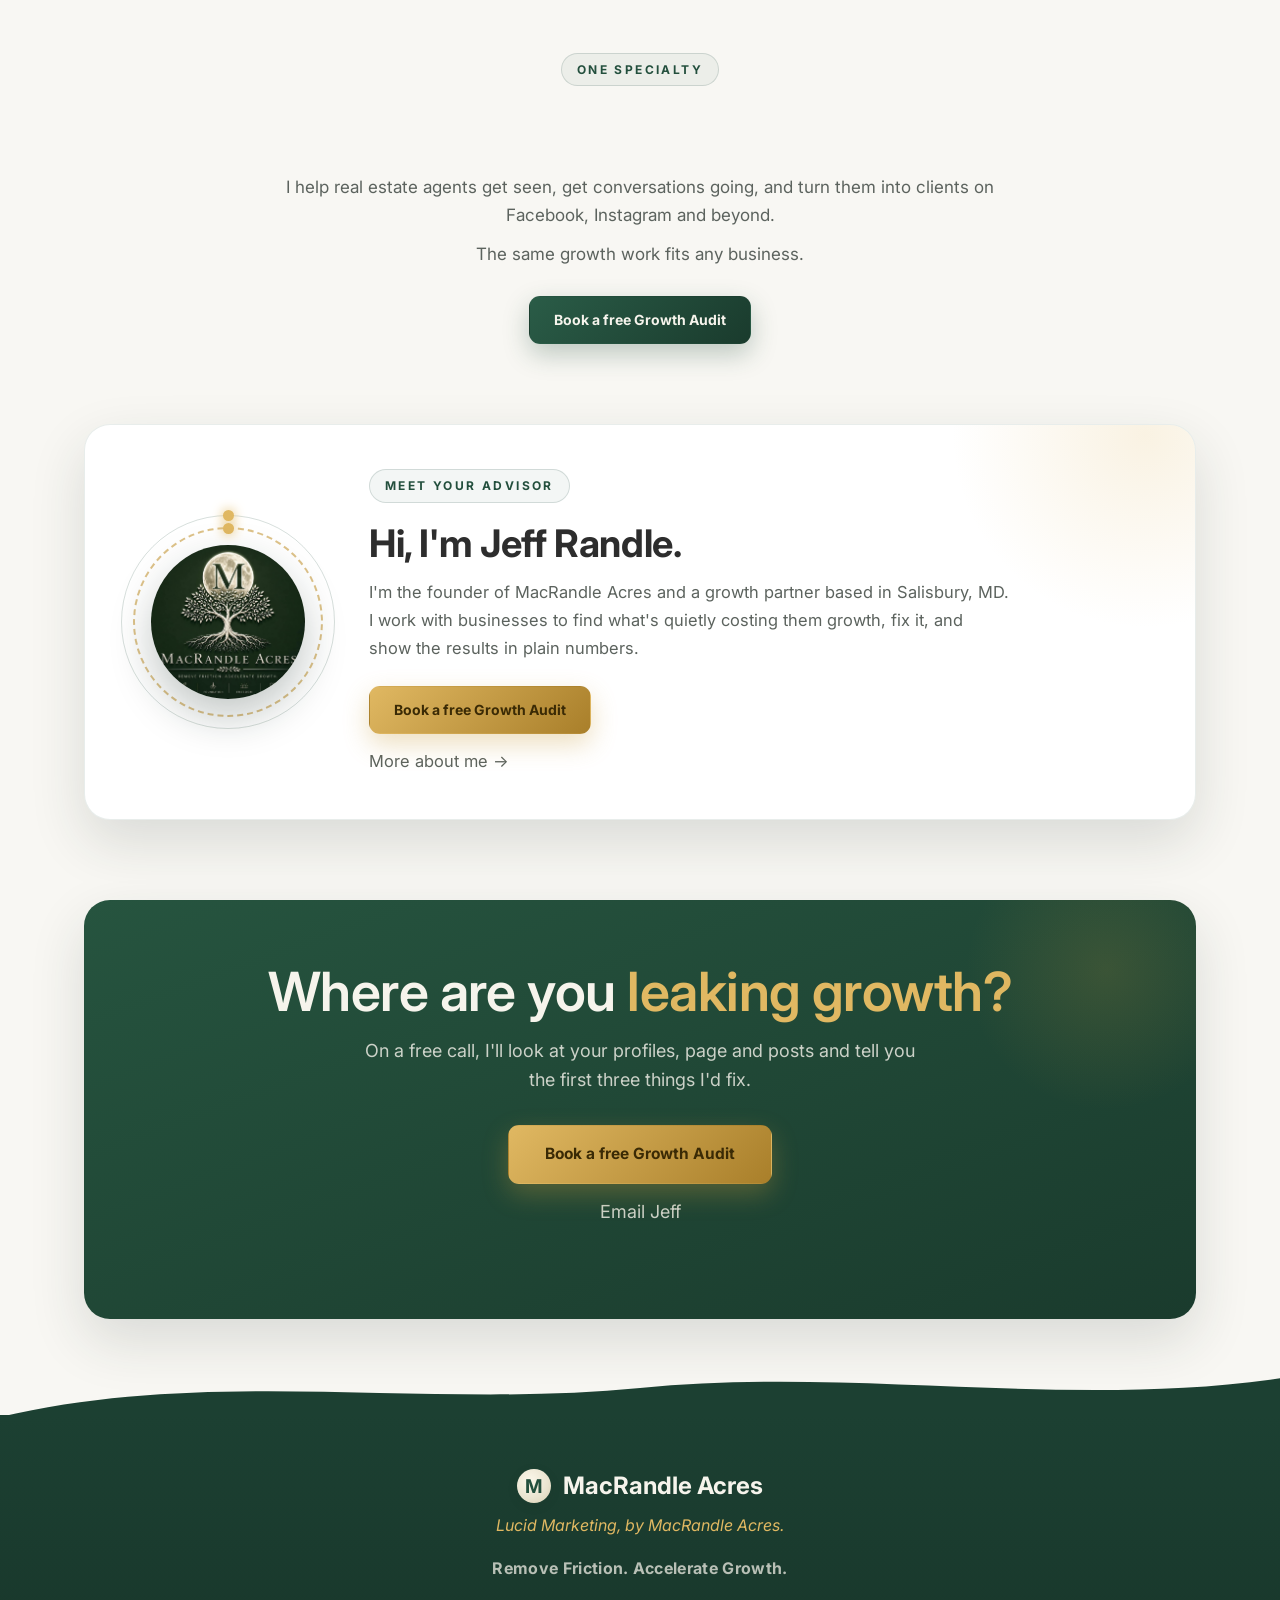
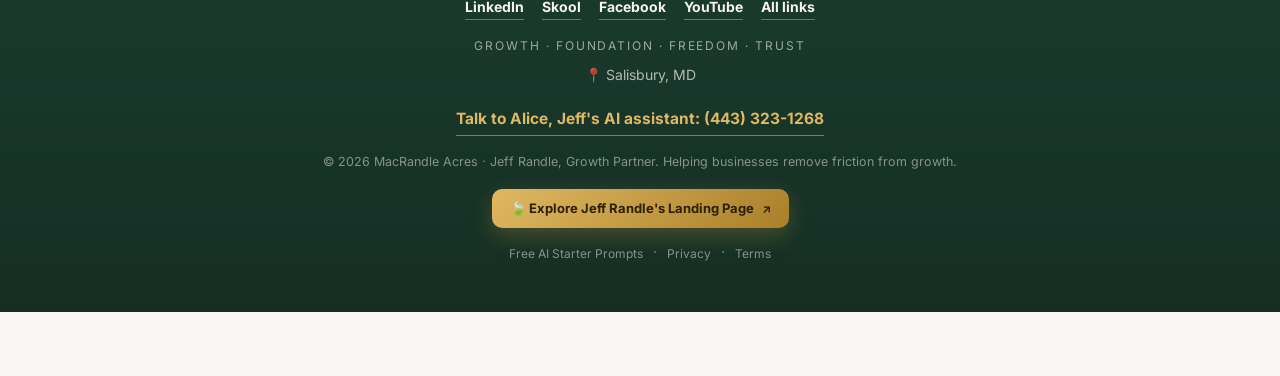
==== commit 02166333: "Homepage: drop last monthly promises (ad check-ups, Momentum review)" ====
--- a/index.html
+++ b/index.html
@@ -979,7 +979,7 @@
    <div class="card reveal d3">
     <div class="ico">💸</div>
     <h3 data-edit="card3_h3">Ad check-ups</h3>
-    <p data-edit="card3_p">If you run ads, I review them every month and shift budget toward what gets clicks, messages and calls.</p>
+    <p data-edit="card3_p">If you run ads, I review them regularly and shift budget toward what gets clicks, messages and calls.</p>
    </div>
    <div class="card reveal d2">
     <div class="ico">📅</div>
@@ -1011,7 +1011,7 @@
     <div class="tdesc" data-edit="t1_desc">More customers from a cleaner online presence. I find and fix what's holding your profiles, page and posts back.</div>
     <div class="price" data-edit="t1_price"><span class="was"><s><span class="amt">$997–1,250</span> <span class="per">/mo</span></s></span><span class="week">Sale price</span><span class="now"><span class="amt">$698–875</span> <span class="per">/mo</span></span></div>
     <ul>
-     <li><span class="ck">✓</span><span data-edit="t1_li1">Monthly review of your profiles, page and posts</span></li>
+     <li><span class="ck">✓</span><span data-edit="t1_li1">A full review of your profiles, page and posts</span></li>
      <li><span class="ck">✓</span><span data-edit="t1_li3">Clear, prioritized action steps</span></li>
      <li><span class="ck">✓</span><span data-edit="t1_li4">I handle the top items for you, or teach you how</span></li>
     </ul>
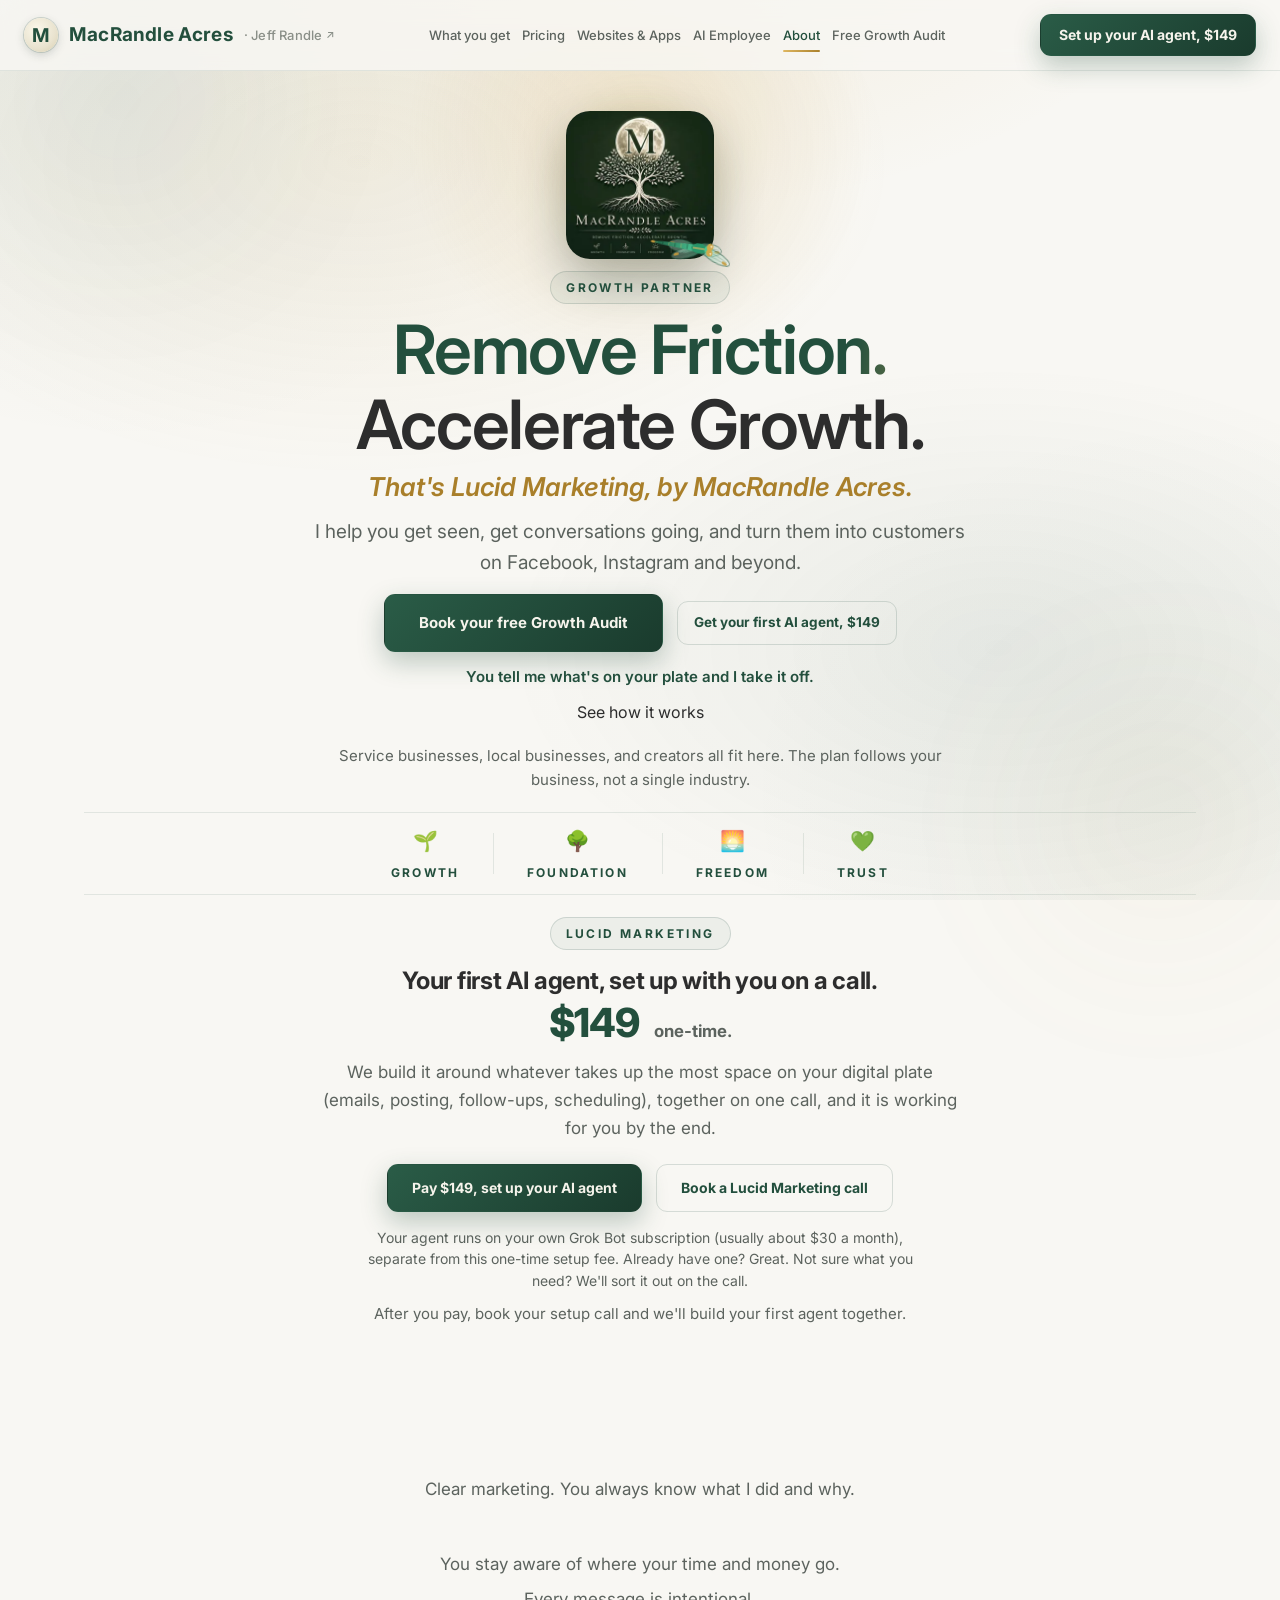
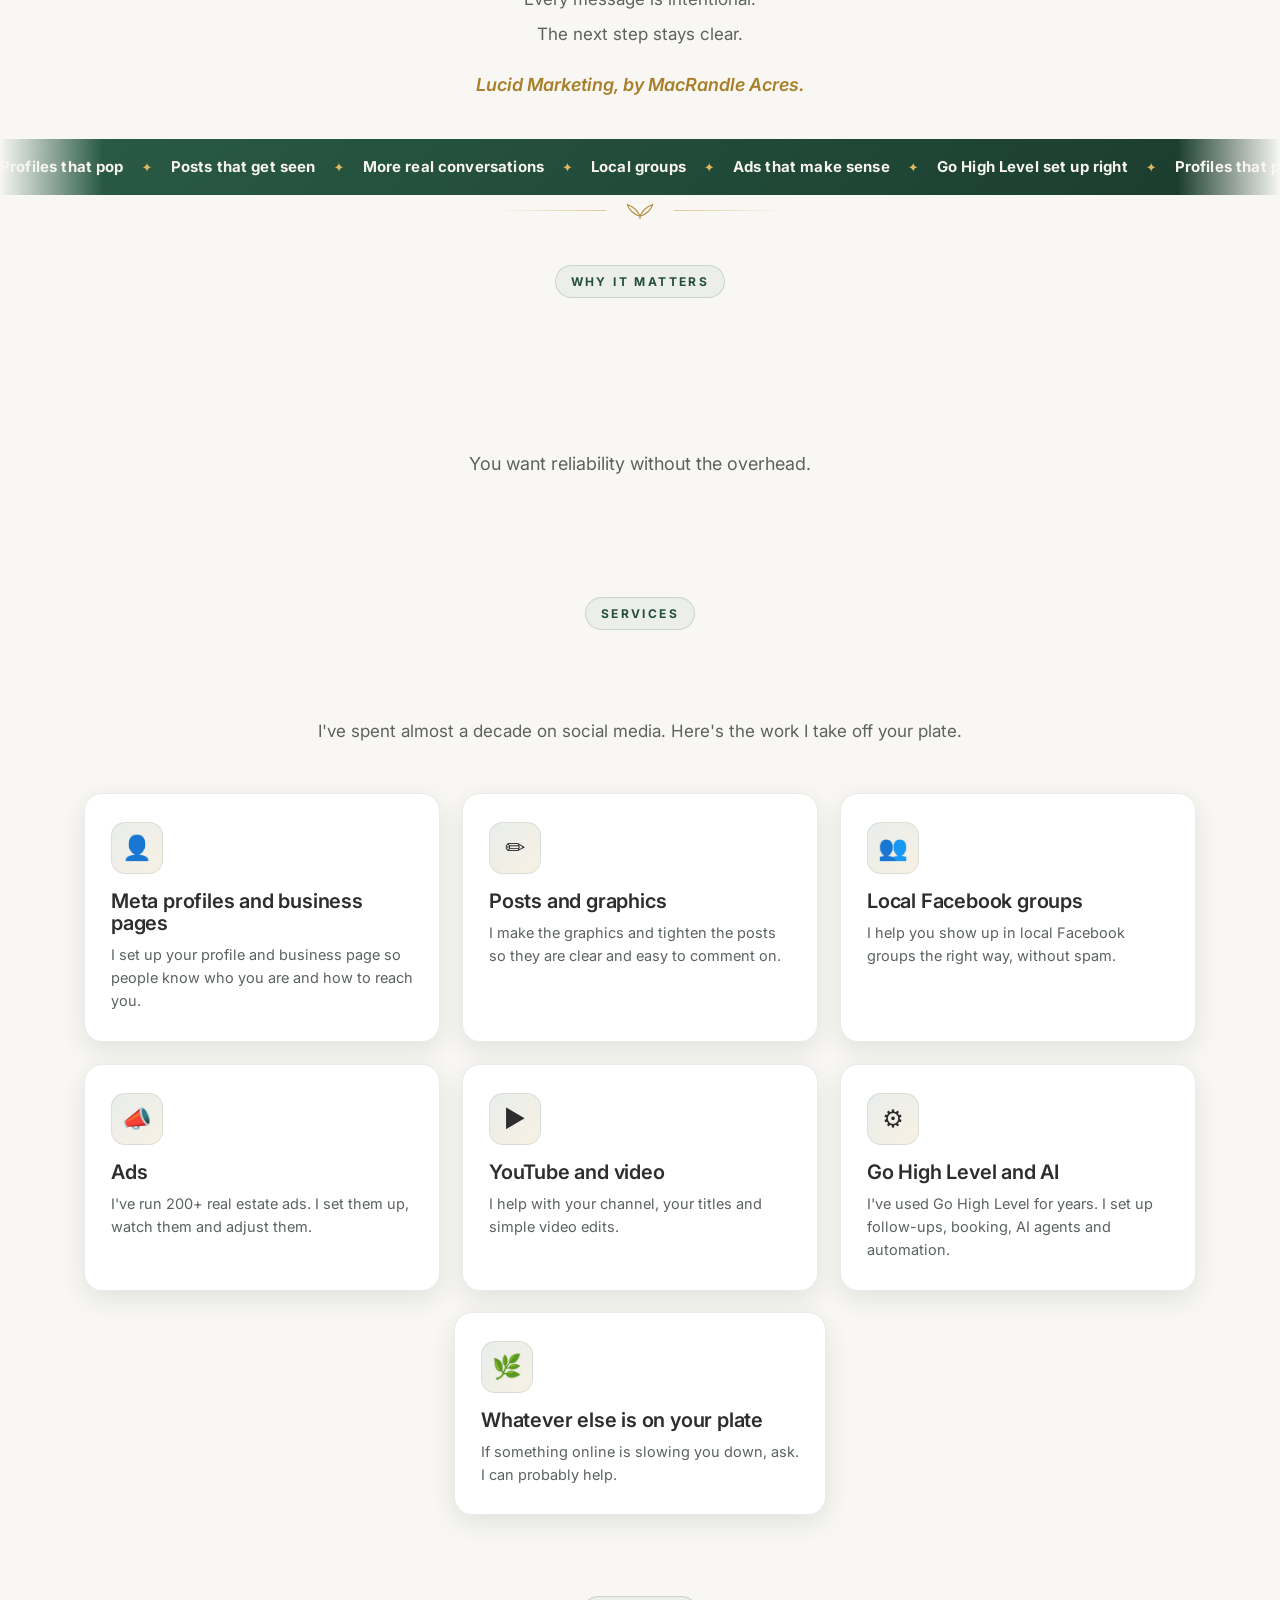
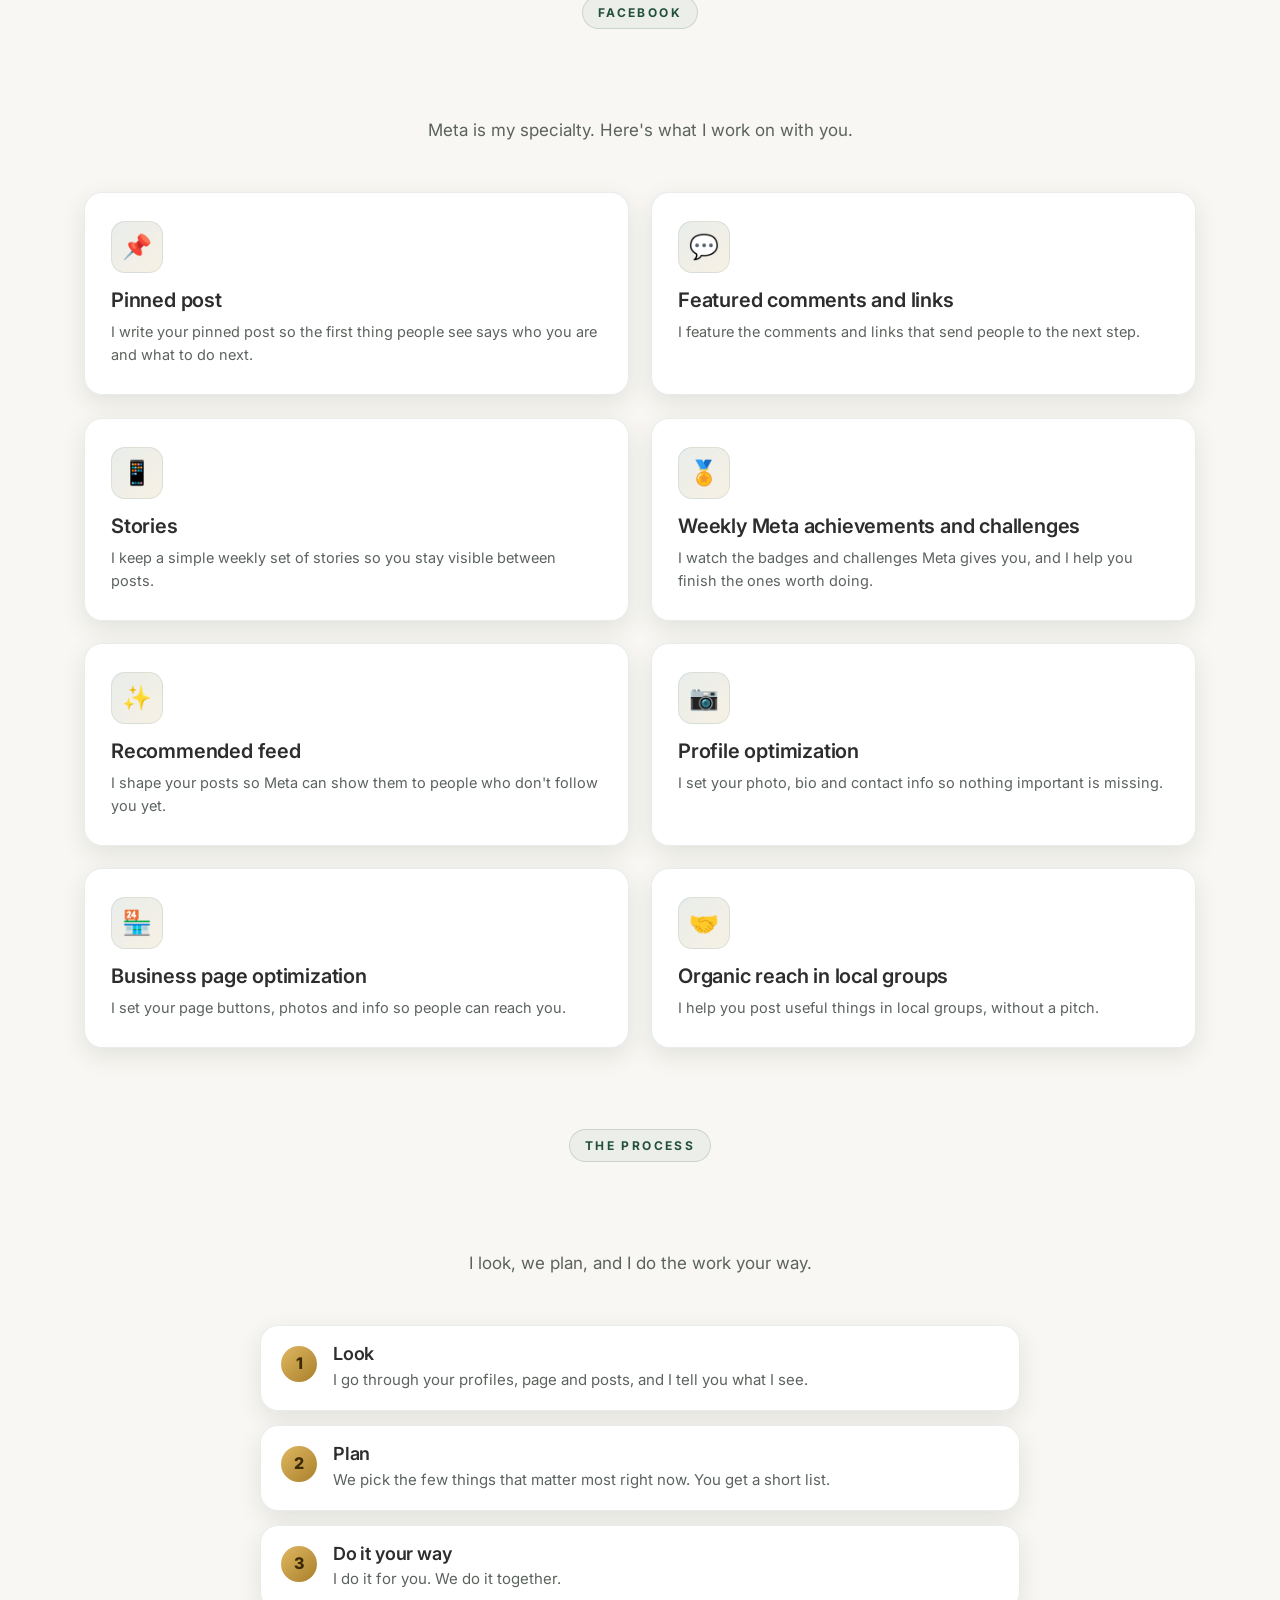
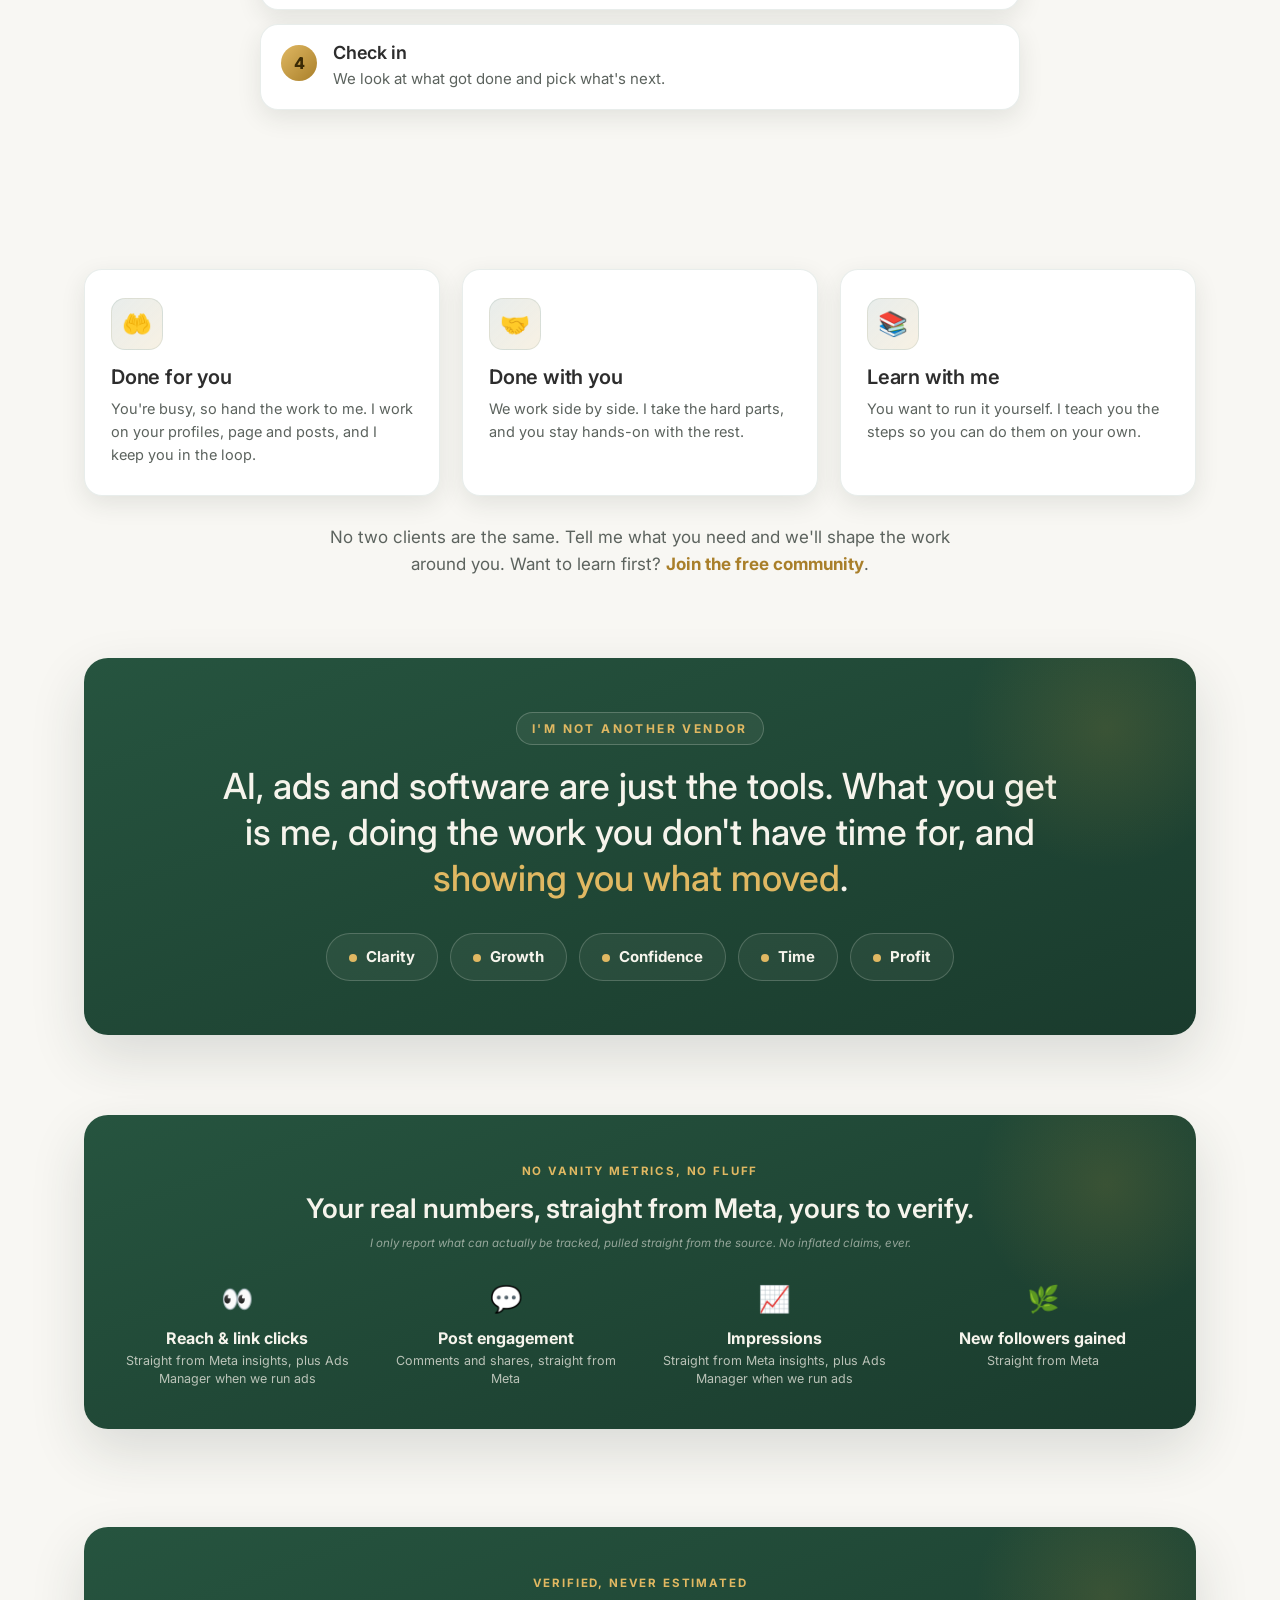
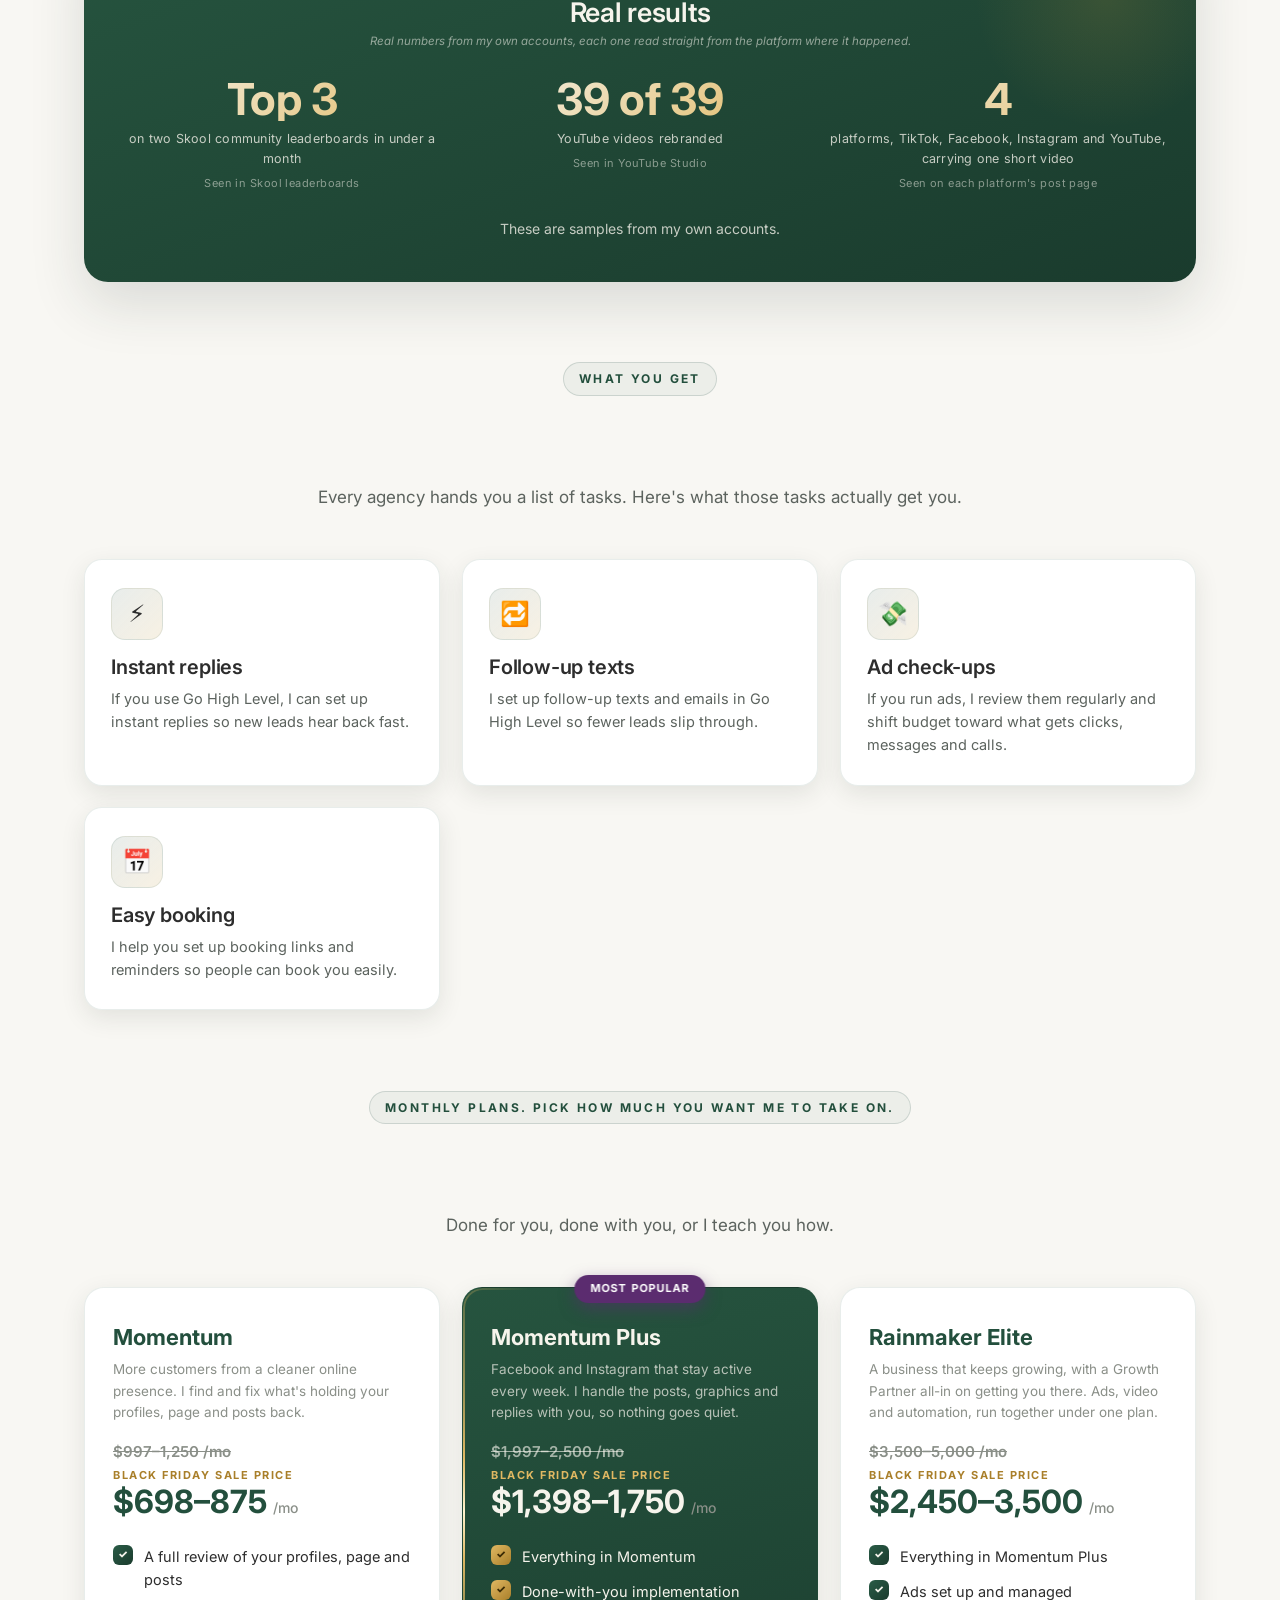
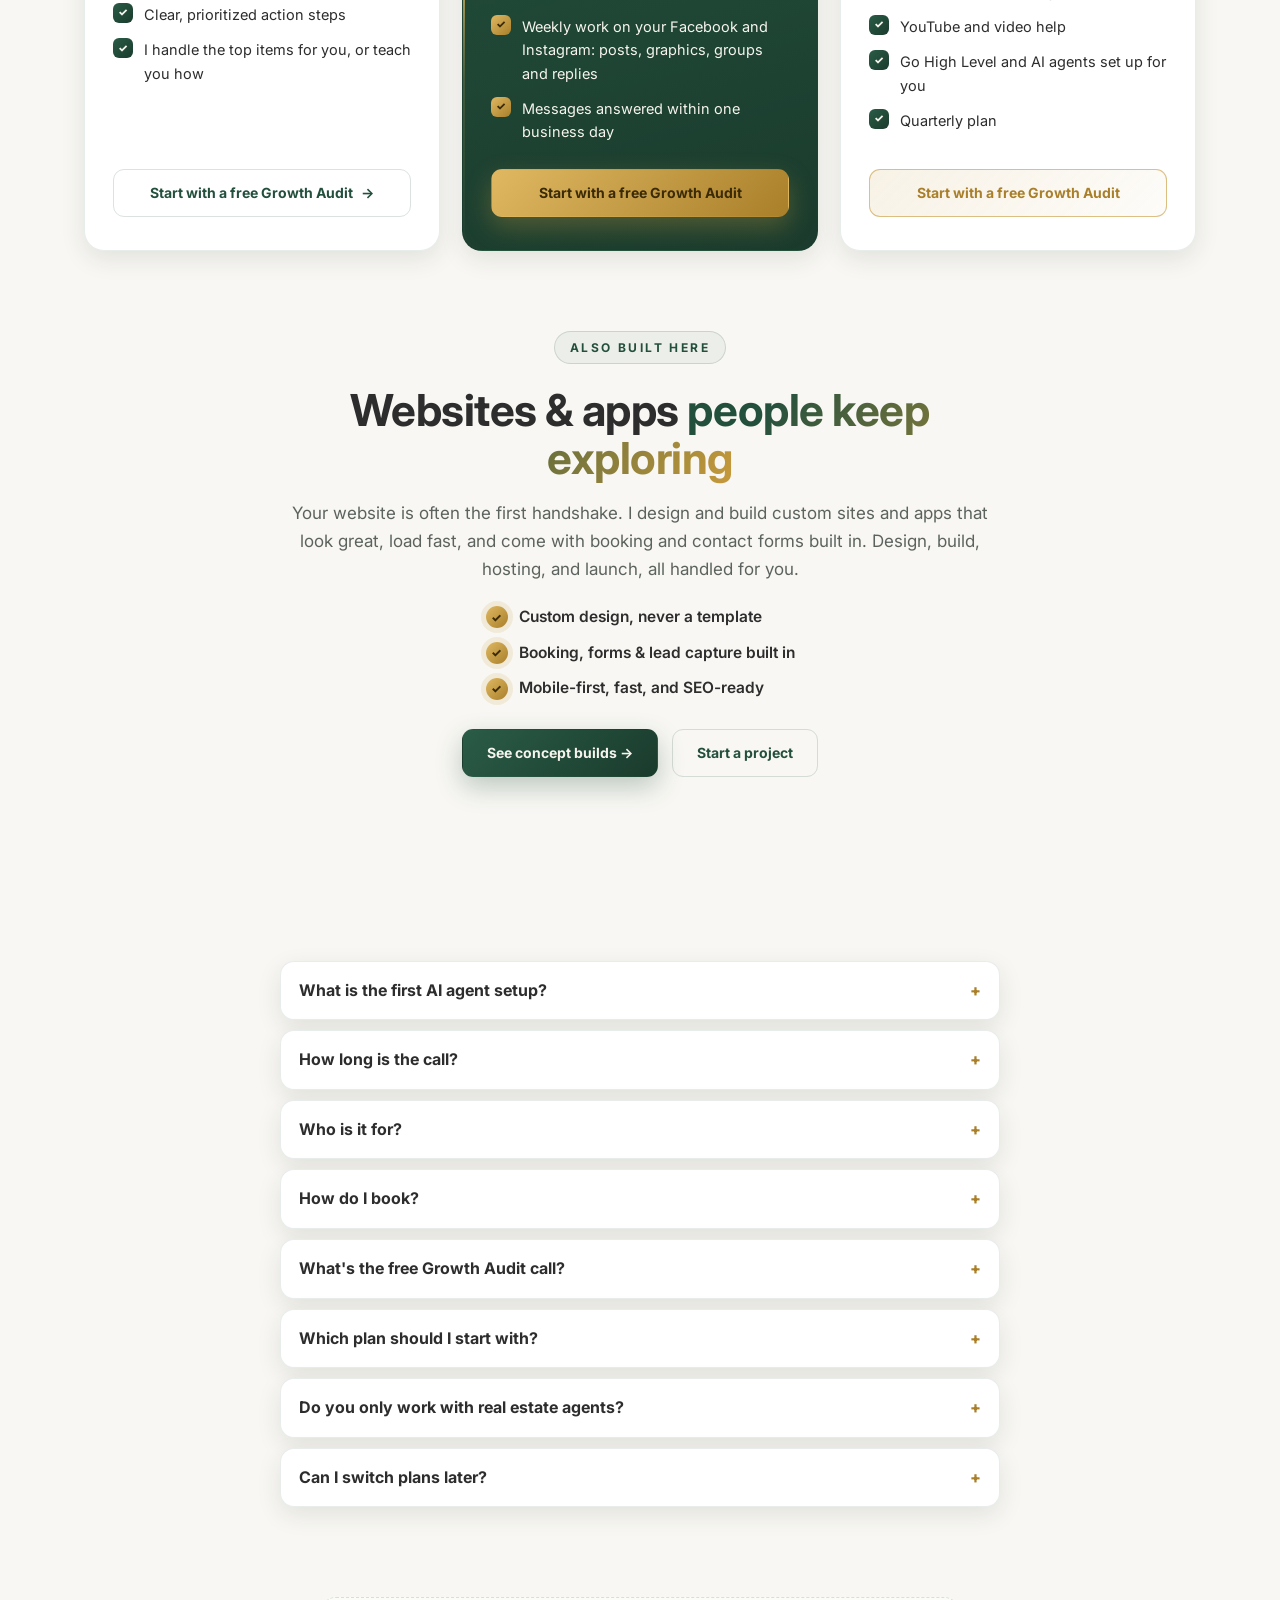
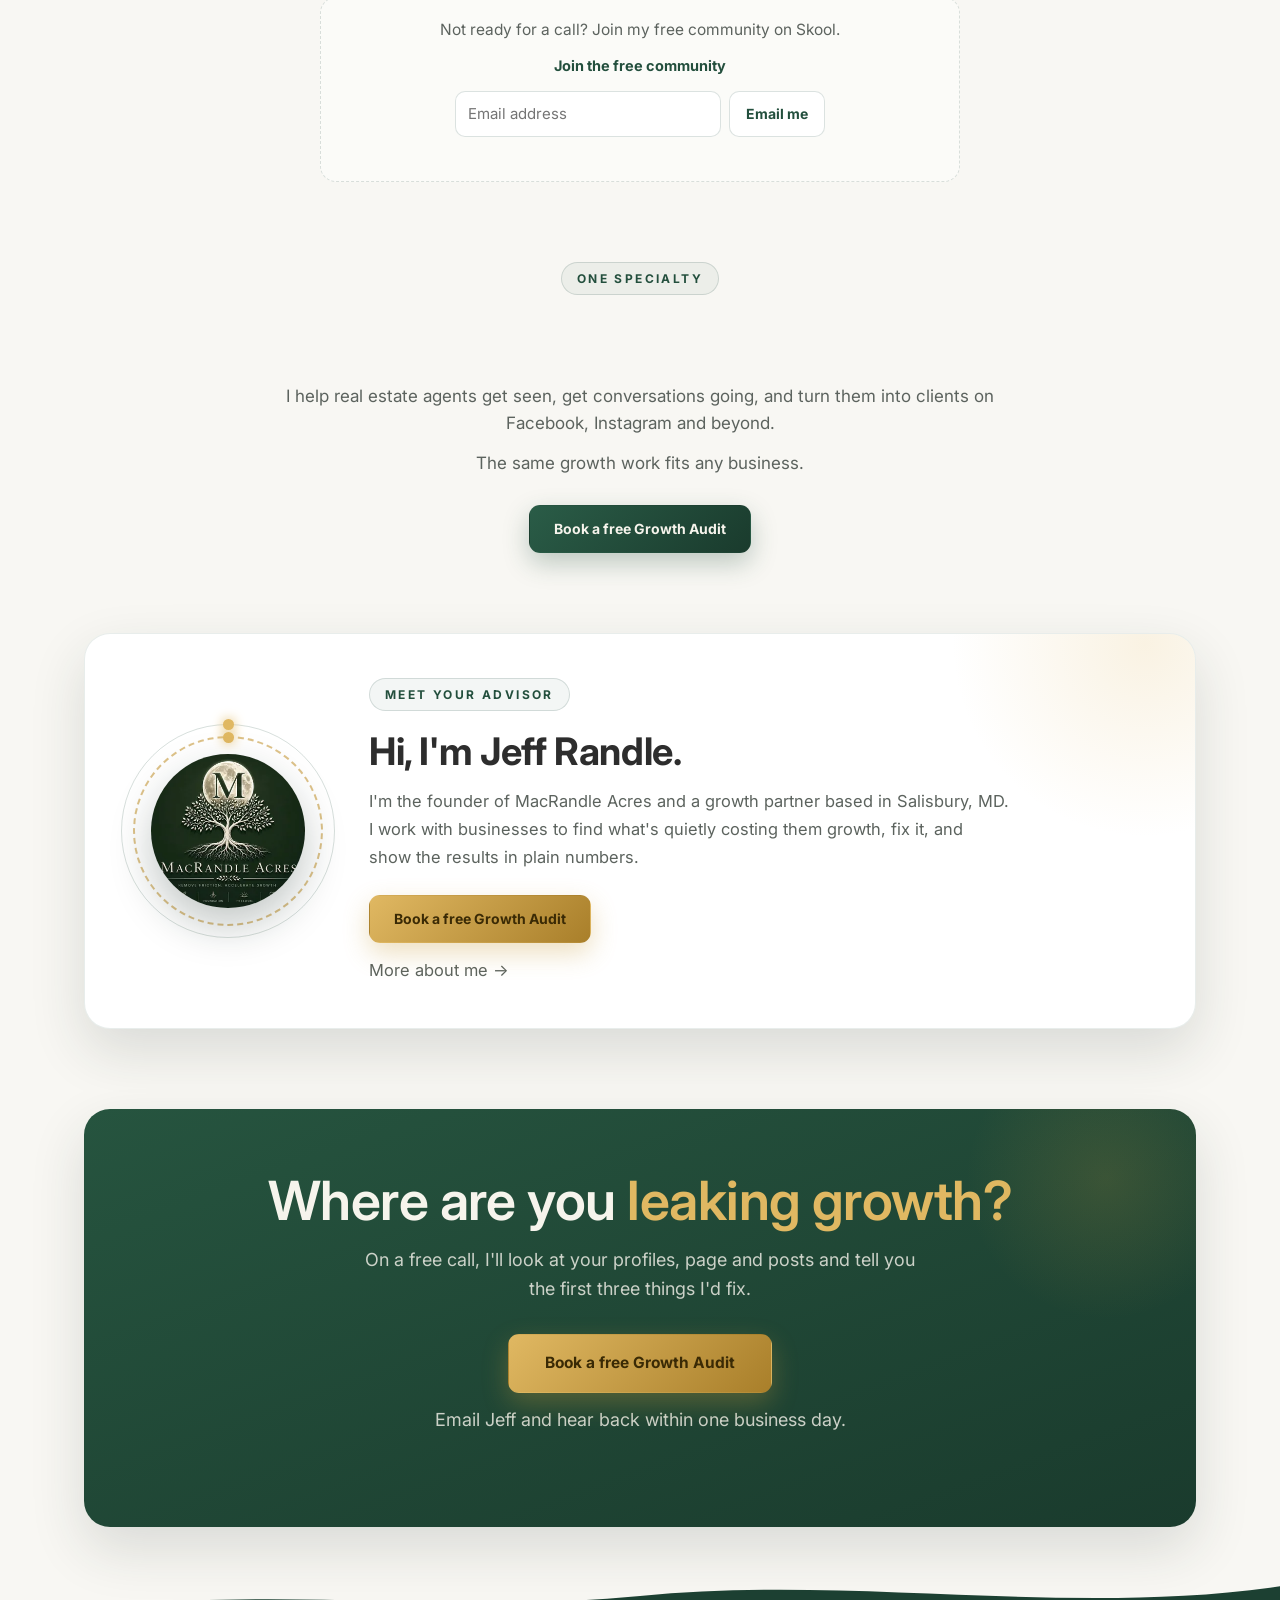
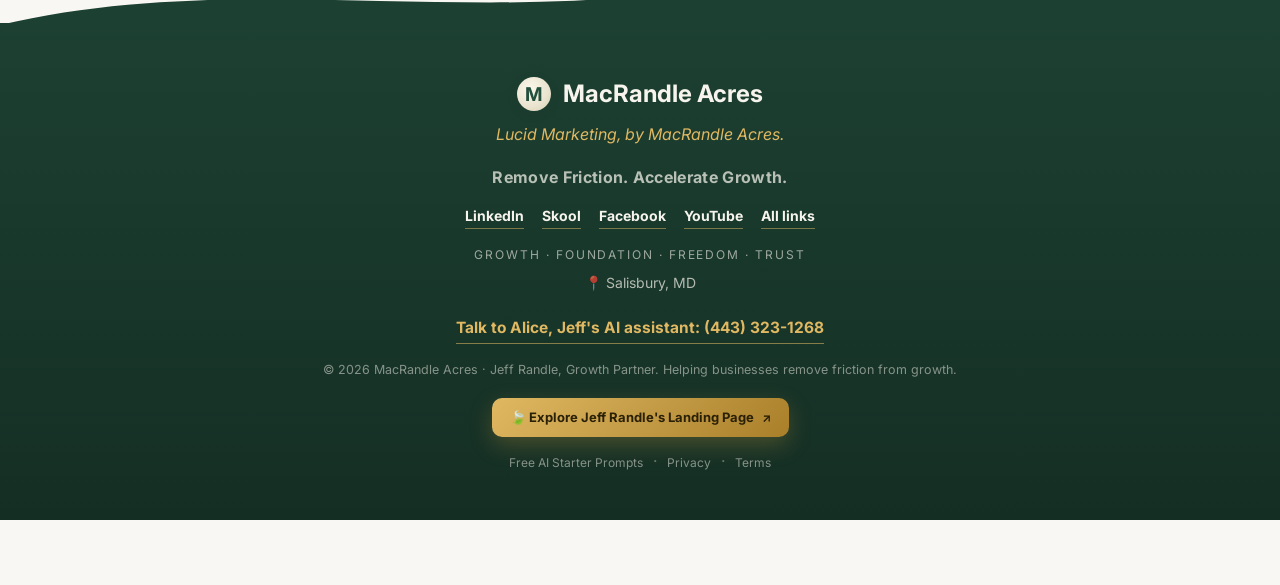
==== commit 76a3dd5f: "Site audit fixes: Black Friday labels, honest copy, plan FAQs, hub links, small logo, /design null g" ====
--- a/index.html
+++ b/index.html
@@ -20,7 +20,7 @@
 <link rel="icon" href="/favicon.ico">
 <link rel="apple-touch-icon" href="/apple-touch-icon.png">
 <script type="application/ld+json">{"@context":"https://schema.org","@type":"ProfessionalService","name":"Lucid Marketing, by MacRandle Acres","description":"Lucid Marketing, by MacRandle Acres, helps businesses remove friction and accelerate growth. Real estate is one specialty.","url":"https://www.macrandleacres.com","telephone":"+1-443-323-1268","email":"Macrandleacres@gmail.com","logo":"https://www.macrandleacres.com/logo-v5.jpg","image":"https://www.macrandleacres.com/logo-v5.jpg","areaServed":"US","founder":{"@type":"Person","name":"Jeff Randle","jobTitle":"Growth Partner"},"address":{"@type":"PostalAddress","addressLocality":"Salisbury","addressRegion":"MD","addressCountry":"US"},"sameAs":["https://www.linkedin.com/in/jeff-randle-042a23196/","https://www.skool.com/lucid-mage-facebook-growth-lab-3725","https://www.youtube.com/@JeffRandle89","https://www.patreon.com/LucidMage","https://www.instagram.com/lucidmage89","https://www.tiktok.com/@lucidmage89","https://www.facebook.com/TheLucidMage"]}</script>
-<script type="application/ld+json">{"@context":"https://schema.org","@type":"FAQPage","mainEntity":[{"@type":"Question","name":"What is the first AI agent setup?","acceptedAnswer":{"@type":"Answer","text":"It's $149 one-time. We build your first AI agent together on a call, around whatever takes up the most space on your digital plate."}},{"@type":"Question","name":"How long is the call?","acceptedAnswer":{"@type":"Answer","text":"There's no fixed time. We stay on until your agent is set up."}},{"@type":"Question","name":"Who is it for?","acceptedAnswer":{"@type":"Answer","text":"Business owners who want time back."}},{"@type":"Question","name":"How do I book?","acceptedAnswer":{"@type":"Answer","text":"Use Book a Lucid Marketing call. That opens https://www.macrandleacres.com/book?type=agent."}},{"@type":"Question","name":"What's the free Growth Audit call?","acceptedAnswer":{"@type":"Answer","text":"It's a free call to look at your business and find the friction in the way of growth. Book it at https://www.macrandleacres.com/book?type=audit."}}]}</script>
+<script type="application/ld+json">{"@context":"https://schema.org","@type":"FAQPage","mainEntity":[{"@type":"Question","name":"What is the first AI agent setup?","acceptedAnswer":{"@type":"Answer","text":"It's $149 one-time. We build your first AI agent together on a call, around whatever takes up the most space on your digital plate."}},{"@type":"Question","name":"How long is the call?","acceptedAnswer":{"@type":"Answer","text":"There's no fixed time. We stay on until your agent is set up."}},{"@type":"Question","name":"Who is it for?","acceptedAnswer":{"@type":"Answer","text":"Business owners who want time back."}},{"@type":"Question","name":"How do I book?","acceptedAnswer":{"@type":"Answer","text":"Use Book a Lucid Marketing call. That opens https://www.macrandleacres.com/book?type=agent."}},{"@type":"Question","name":"What's the free Growth Audit call?","acceptedAnswer":{"@type":"Answer","text":"It's a free call to look at your business and find the friction in the way of growth. Book it at https://www.macrandleacres.com/book?type=audit."}},{"@type":"Question","name":"Which plan should I start with?","acceptedAnswer":{"@type":"Answer","text":"Book a free Growth Audit and I'll recommend one based on what's on your plate."}},{"@type":"Question","name":"Do you only work with real estate agents?","acceptedAnswer":{"@type":"Answer","text":"No. Real estate is one specialty; service businesses, local businesses and creators all fit."}},{"@type":"Question","name":"Can I switch plans later?","acceptedAnswer":{"@type":"Answer","text":"Yes, we can change the plan as your needs change."}}]}</script>
 
 <link rel="preconnect" href="https://fonts.googleapis.com">
 <link rel="preconnect" href="https://fonts.gstatic.com" crossorigin>
@@ -669,7 +669,7 @@
  <div class="wrap">
   <div class="hero-logo-wrap reveal in">
    <span class="logo-glow"></span>
-   <img class="hero-logo" src="logo-v5.jpg" alt="MacRandle Acres logo, Remove Friction. Accelerate Growth." onerror="this.parentNode.style.display='none'">
+   <picture><source srcset="logo-v5-300.webp" type="image/webp"><img class="hero-logo" src="logo-v5-300.jpg" alt="MacRandle Acres logo, Remove Friction. Accelerate Growth." onerror="this.closest('picture').parentNode.style.display='none'"></picture>
   </div>
   <span class="eyebrow reveal in" data-edit="hero_eyebrow">Growth Partner</span>
   <h1 class="reveal in"><span class="hl"><span class="accent-text shimmer" data-edit="hero_h1a">Remove Friction.</span></span><br><span class="hl h2"><span data-edit="hero_h1b">Accelerate Growth.</span></span></h1>
@@ -877,8 +877,8 @@
    <li class="reveal d1">
     <span class="n" aria-hidden="true">4</span>
     <div>
-     <h3 data-edit="step4_h">Weekly check-in</h3>
-     <p data-edit="step4_p">Each week we look at what got done and what's next.</p>
+     <h3 data-edit="step4_h_v2">Check in</h3>
+     <p data-edit="step4_p_v2">We look at what got done and pick what's next.</p>
     </div>
    </li>
   </ol>
@@ -953,7 +953,7 @@
     <div class="impact-stat rr-stat"><div class="num">39 of 39</div><div class="lbl">YouTube videos rebranded</div><div class="rr-src">Seen in YouTube Studio</div></div>
     <div class="impact-stat rr-stat"><div class="num">4</div><div class="lbl">platforms, TikTok, Facebook, Instagram and YouTube, carrying one short video</div><div class="rr-src">Seen on each platform&#39;s post page</div></div>
    </div>
-   <p class="rr-samples" data-edit="rr_samples">These are samples. Your professional dashboard has the full picture.</p>
+   <p class="rr-samples" data-edit="rr_samples_v2">These are samples from my own accounts.</p>
   </div>
  </div>
 </section>
@@ -1009,31 +1009,31 @@
    <div class="tier reveal d1">
     <div class="tname" data-edit="t1_name">Momentum</div>
     <div class="tdesc" data-edit="t1_desc">More customers from a cleaner online presence. I find and fix what's holding your profiles, page and posts back.</div>
-    <div class="price" data-edit="t1_price"><span class="was"><s><span class="amt">$997–1,250</span> <span class="per">/mo</span></s></span><span class="week">Sale price</span><span class="now"><span class="amt">$698–875</span> <span class="per">/mo</span></span></div>
+    <div class="price" data-edit="t1_price"><span class="was"><s><span class="amt">$997–1,250</span> <span class="per">/mo</span></s></span><span class="week">Black Friday sale price</span><span class="now"><span class="amt">$698–875</span> <span class="per">/mo</span></span></div>
     <ul>
      <li><span class="ck">✓</span><span data-edit="t1_li1">A full review of your profiles, page and posts</span></li>
      <li><span class="ck">✓</span><span data-edit="t1_li3">Clear, prioritized action steps</span></li>
      <li><span class="ck">✓</span><span data-edit="t1_li4">I handle the top items for you, or teach you how</span></li>
     </ul>
-    <a class="btn btn-ghost fx-start" href="/book?type=audit"><span data-edit="t1_btn">Start here</span></a>
+    <a class="btn btn-ghost fx-start" href="/book?type=audit"><span data-edit="t1_btn_v2">Start with a free Growth Audit</span></a>
    </div>
    <div class="tier feature reveal d2">
     <span class="tag" data-edit="t2_tag">Most popular</span>
     <div class="tname" data-edit="t2_name">Momentum Plus</div>
     <div class="tdesc" data-edit="t2_desc_v5">Facebook and Instagram that stay active every week. I handle the posts, graphics and replies with you, so nothing goes quiet.</div>
-    <div class="price" data-edit="t2_price"><span class="was"><s><span class="amt">$1,997–2,500</span> <span class="per">/mo</span></s></span><span class="week">Sale price</span><span class="now"><span class="amt">$1,398–1,750</span> <span class="per">/mo</span></span></div>
+    <div class="price" data-edit="t2_price"><span class="was"><s><span class="amt">$1,997–2,500</span> <span class="per">/mo</span></s></span><span class="week">Black Friday sale price</span><span class="now"><span class="amt">$1,398–1,750</span> <span class="per">/mo</span></span></div>
     <ul>
      <li><span class="ck">✓</span><span data-edit="t2_li1">Everything in Momentum</span></li>
      <li><span class="ck">✓</span><span data-edit="t2_li2">Done-with-you implementation</span></li>
      <li><span class="ck">✓</span><span data-edit="t2_li3">Weekly work on your Facebook and Instagram: posts, graphics, groups and replies</span></li>
      <li><span class="ck">✓</span><span data-edit="t2_li4">Messages answered within one business day</span></li>
     </ul>
-    <a class="btn btn-gold fx-gleam" href="/book?type=audit"><span data-edit="t2_btn">Become a partner</span></a>
+    <a class="btn btn-gold fx-gleam" href="/book?type=audit"><span data-edit="t2_btn_v2">Start with a free Growth Audit</span></a>
    </div>
    <div class="tier reveal d3">
     <div class="tname" data-edit="t3_name">Rainmaker Elite</div>
     <div class="tdesc" data-edit="t3_desc">A business that keeps growing, with a Growth Partner all-in on getting you there. Ads, video and automation, run together under one plan.</div>
-    <div class="price" data-edit="t3_price"><span class="was"><s><span class="amt">$3,500–5,000</span> <span class="per">/mo</span></s></span><span class="week">Sale price</span><span class="now"><span class="amt">$2,450–3,500</span> <span class="per">/mo</span></span></div>
+    <div class="price" data-edit="t3_price"><span class="was"><s><span class="amt">$3,500–5,000</span> <span class="per">/mo</span></s></span><span class="week">Black Friday sale price</span><span class="now"><span class="amt">$2,450–3,500</span> <span class="per">/mo</span></span></div>
     <ul>
      <li><span class="ck">✓</span><span data-edit="t3_li1">Everything in Momentum Plus</span></li>
      <li><span class="ck">✓</span><span data-edit="t3_li2">Ads set up and managed</span></li>
@@ -1041,7 +1041,7 @@
      <li><span class="ck">✓</span><span data-edit="t3_li4">Go High Level and AI agents set up for you</span></li>
      <li><span class="ck">✓</span><span data-edit="t3_li5">Quarterly plan</span></li>
     </ul>
-    <a class="btn btn-ghost fx-elite" href="/book?type=audit"><span data-edit="t3_btn">Apply for Elite</span></a>
+    <a class="btn btn-ghost fx-elite" href="/book?type=audit"><span data-edit="t3_btn_v2">Start with a free Growth Audit</span></a>
    </div>
   </div>
  </div>
@@ -1060,7 +1060,7 @@
     <li><span data-edit="ws_li3">Mobile-first, fast, and SEO-ready</span></li>
    </ul>
    <div class="hero-cta reveal d3">
-    <a class="btn btn-primary" href="/design"><span data-edit="ws_cta1">See the work &rarr;</span></a>
+    <a class="btn btn-primary" href="/design"><span data-edit="ws_cta1_v2">See concept builds &rarr;</span></a>
     <a class="btn btn-ghost" href="/design#pbody"><span data-edit="ws_cta2">Start a project</span></a>
    </div>
   </div>
@@ -1070,7 +1070,7 @@
 <section id="offer-faq" aria-labelledby="offer-faq-title">
  <div class="wrap">
   <div class="sec-head">
-   <h2 class="reveal" id="offer-faq-title" data-edit="faq_h_v6">Questions about the first AI agent</h2>
+   <h2 class="reveal" id="offer-faq-title" data-edit="faq_h_v7">Common questions</h2>
   </div>
   <details class="reveal">
    <summary data-edit="faq_q1_v6">What is the first AI agent setup?</summary>
@@ -1092,13 +1092,25 @@
    <summary data-edit="faq_q5_v6">What's the free Growth Audit call?</summary>
    <p data-edit="faq_a5_v7">It's a free call to look at your business and find the friction in the way of growth. <a href="/book?type=audit">Book a free Growth Audit</a>.</p>
   </details>
+  <details class="reveal d3">
+   <summary data-edit="faq_q6">Which plan should I start with?</summary>
+   <p data-edit="faq_a6">Book a free Growth Audit and I'll recommend one based on what's on your plate.</p>
+  </details>
+  <details class="reveal d3">
+   <summary data-edit="faq_q7">Do you only work with real estate agents?</summary>
+   <p data-edit="faq_a7">No. Real estate is one specialty; service businesses, local businesses and creators all fit.</p>
+  </details>
+  <details class="reveal d3">
+   <summary data-edit="faq_q8">Can I switch plans later?</summary>
+   <p data-edit="faq_a8">Yes, we can change the plan as your needs change.</p>
+  </details>
  </div>
 </section>
 
 <section id="free-step" class="free-step" aria-label="A smaller next step">
  <div class="wrap">
   <div class="box">
-   <p data-edit="free_p_sb">Not ready for a call? Join the free MacRandle Acres community on Skool.</p>
+   <p data-edit="free_p_sb_v2">Not ready for a call? Join my free community on Skool.</p>
    <a class="skool" href="https://www.skool.com/lucid-mage-facebook-growth-lab-3725" target="_blank" rel="noopener">Join the free community</a>
    <form id="subForm">
     <label class="hp" aria-hidden="true">Company website <input name="website" tabindex="-1" autocomplete="off"></label>
@@ -1129,7 +1141,7 @@
 <section id="jeff">
  <div class="wrap">
   <div class="jeff reveal">
-   <div class="jf-av" aria-hidden="true"><span class="jf-orbit"></span><span class="jf-orbit o2"></span><img src="logo-v5.jpg" alt="MacRandle Acres logo, Remove Friction. Accelerate Growth."></div>
+   <div class="jf-av" aria-hidden="true"><span class="jf-orbit"></span><span class="jf-orbit o2"></span><picture><source srcset="logo-v5-300.webp" type="image/webp"><img src="logo-v5-300.jpg" alt="MacRandle Acres logo, Remove Friction. Accelerate Growth."></picture></div>
    <div class="jf-copy">
     <span class="eyebrow" data-edit="jeff_eyebrow">Meet your advisor</span>
     <h2 data-edit="jeff_h2">Hi, I'm Jeff Randle.</h2>
@@ -1137,7 +1149,7 @@
     <div class="hero-cta">
      <a class="btn btn-gold" href="/book?type=audit"><span data-edit="jeff_audit_v10">Book a free Growth Audit</span></a>
     </div>
-    <p style="margin-top:12px"><a href="/hub"><span data-edit="jeff_cta2">More about me &rarr;</span></a></p>
+    <p style="margin-top:12px"><a href="#jeff"><span data-edit="jeff_cta2">More about me &rarr;</span></a></p>
    </div>
   </div>
  </div>
@@ -1153,7 +1165,7 @@
    <div class="hero-cta" style="justify-content:center">
     <a class="btn btn-gold final-audit" href="/book?type=audit"><span data-edit="final_audit_v10">Book a free Growth Audit</span></a>
    </div>
-   <p style="margin-top:14px"><a href="mailto:Macrandleacres@gmail.com"><span data-edit="final_cta2">Email Jeff</span></a></p>
+   <p style="margin-top:14px"><a href="mailto:Macrandleacres@gmail.com"><span data-edit="final_reply_note">Email Jeff and hear back within one business day.</span></a></p>
   </div>
  </div>
 </section>
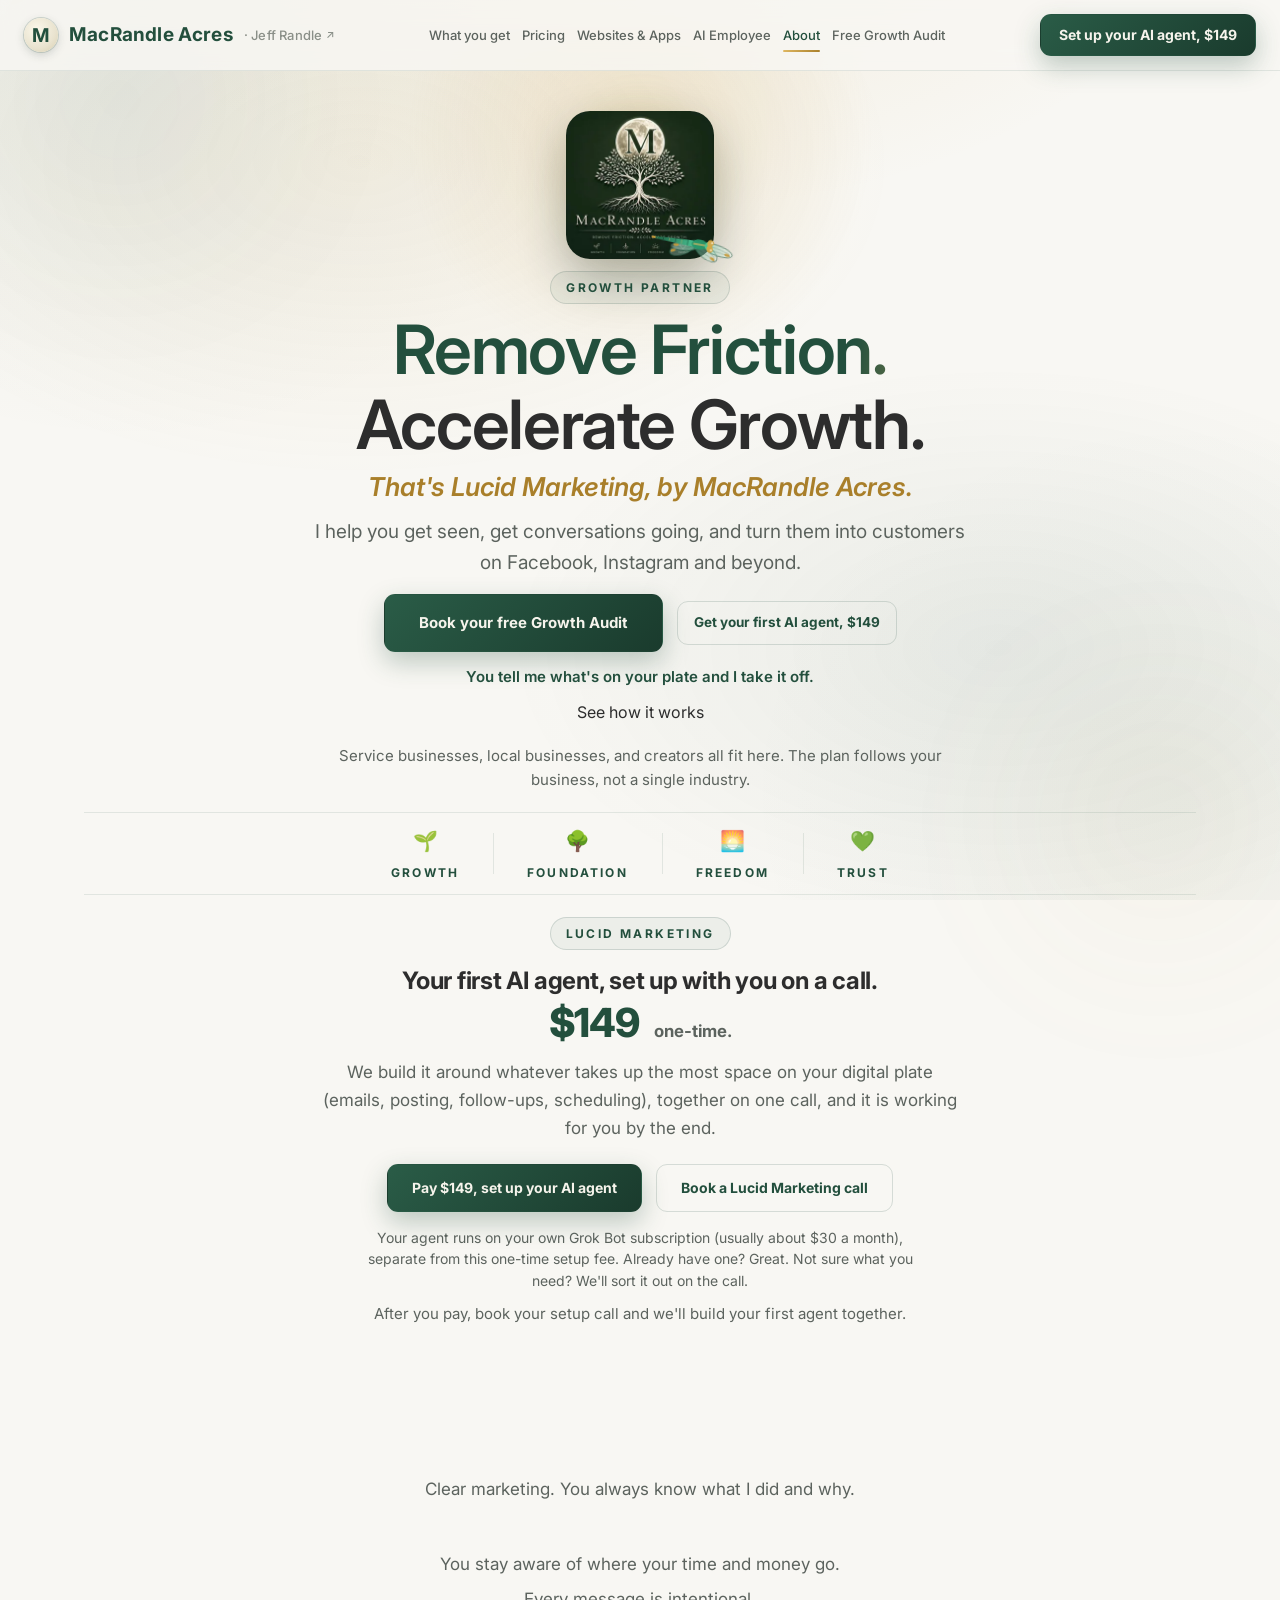
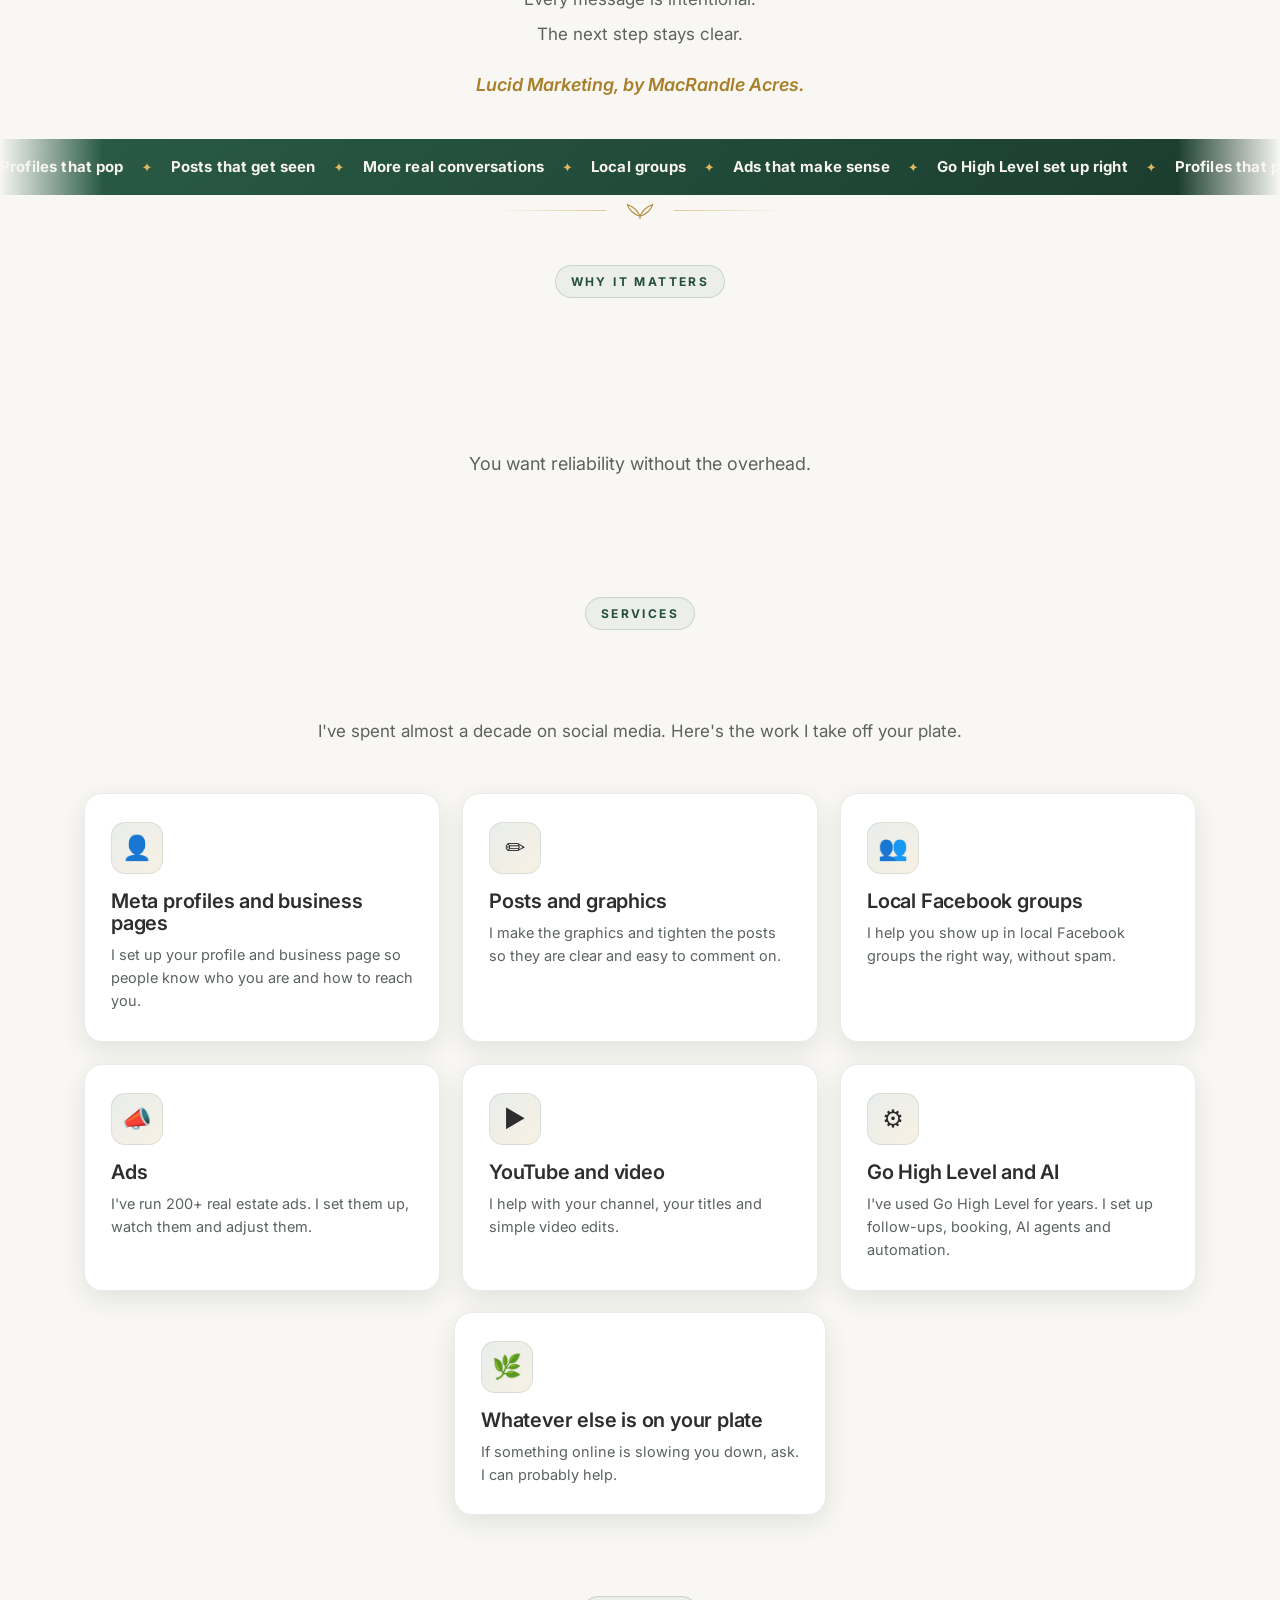
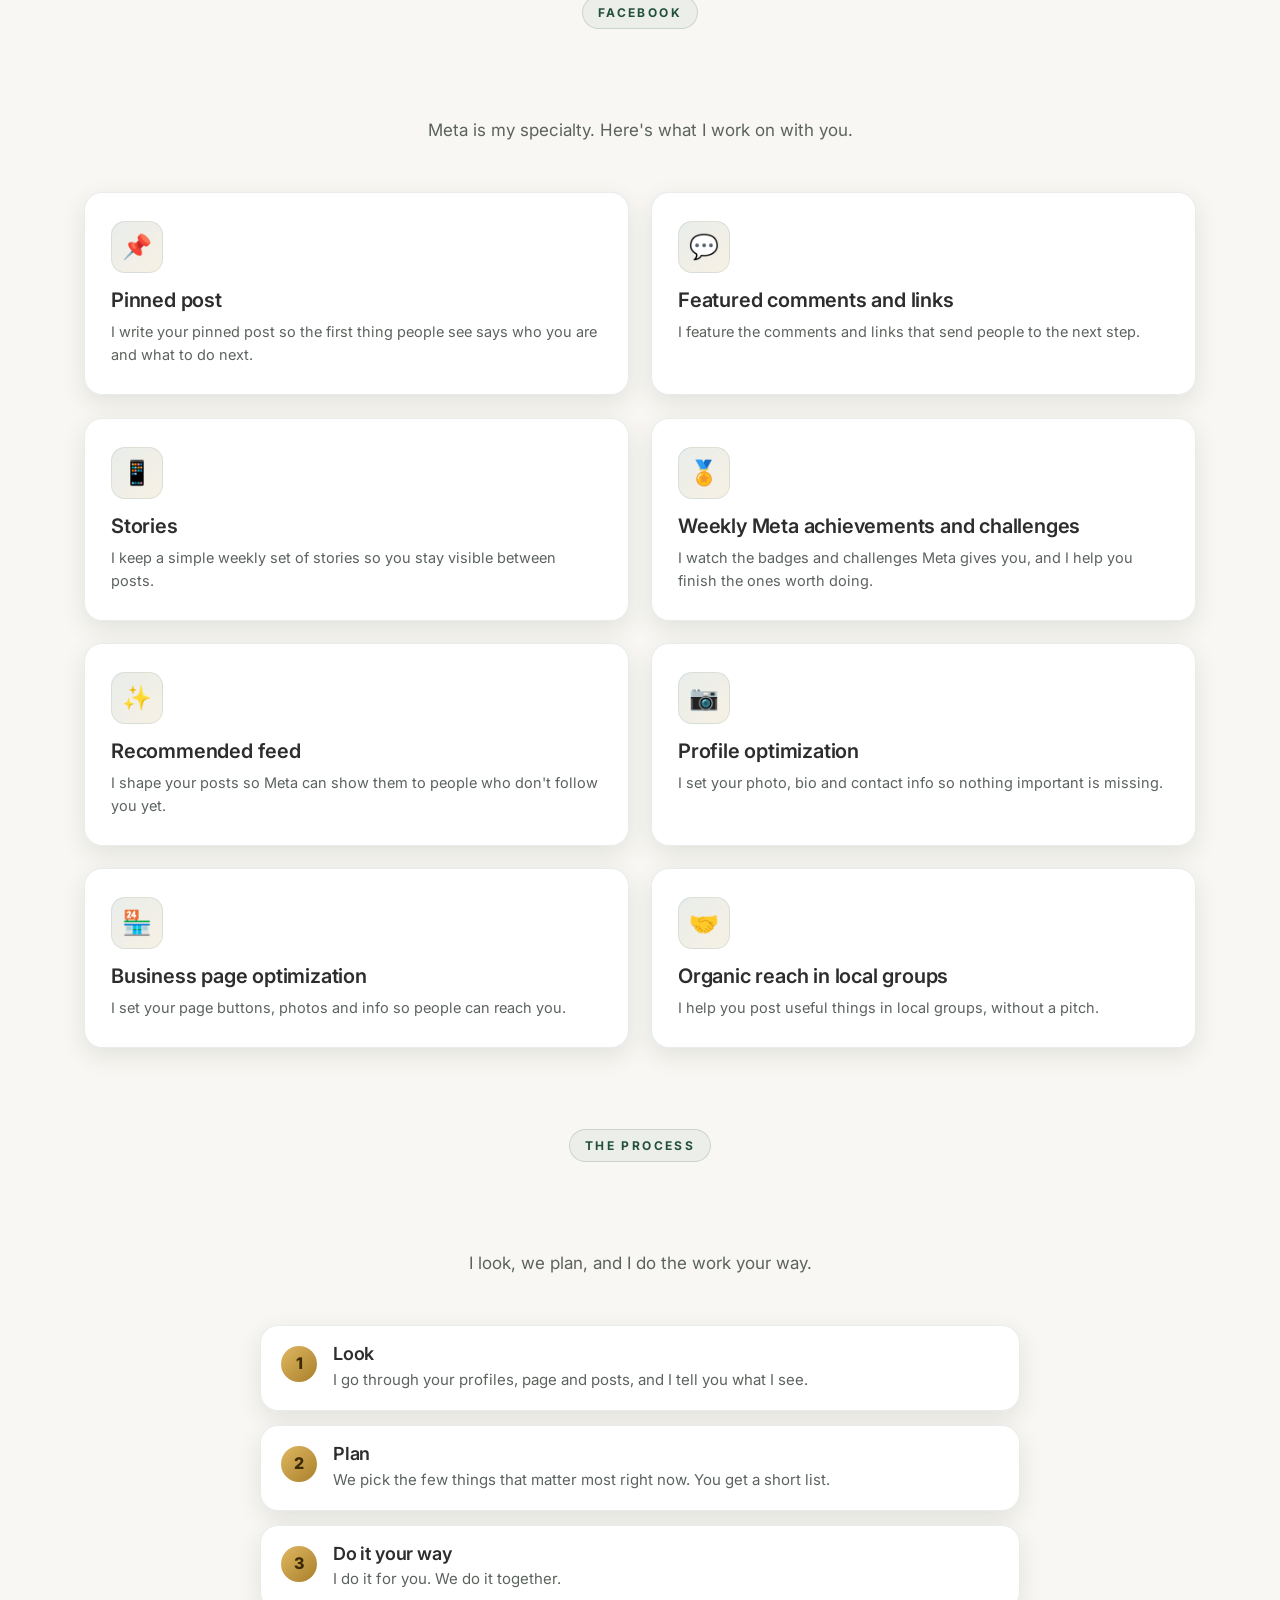
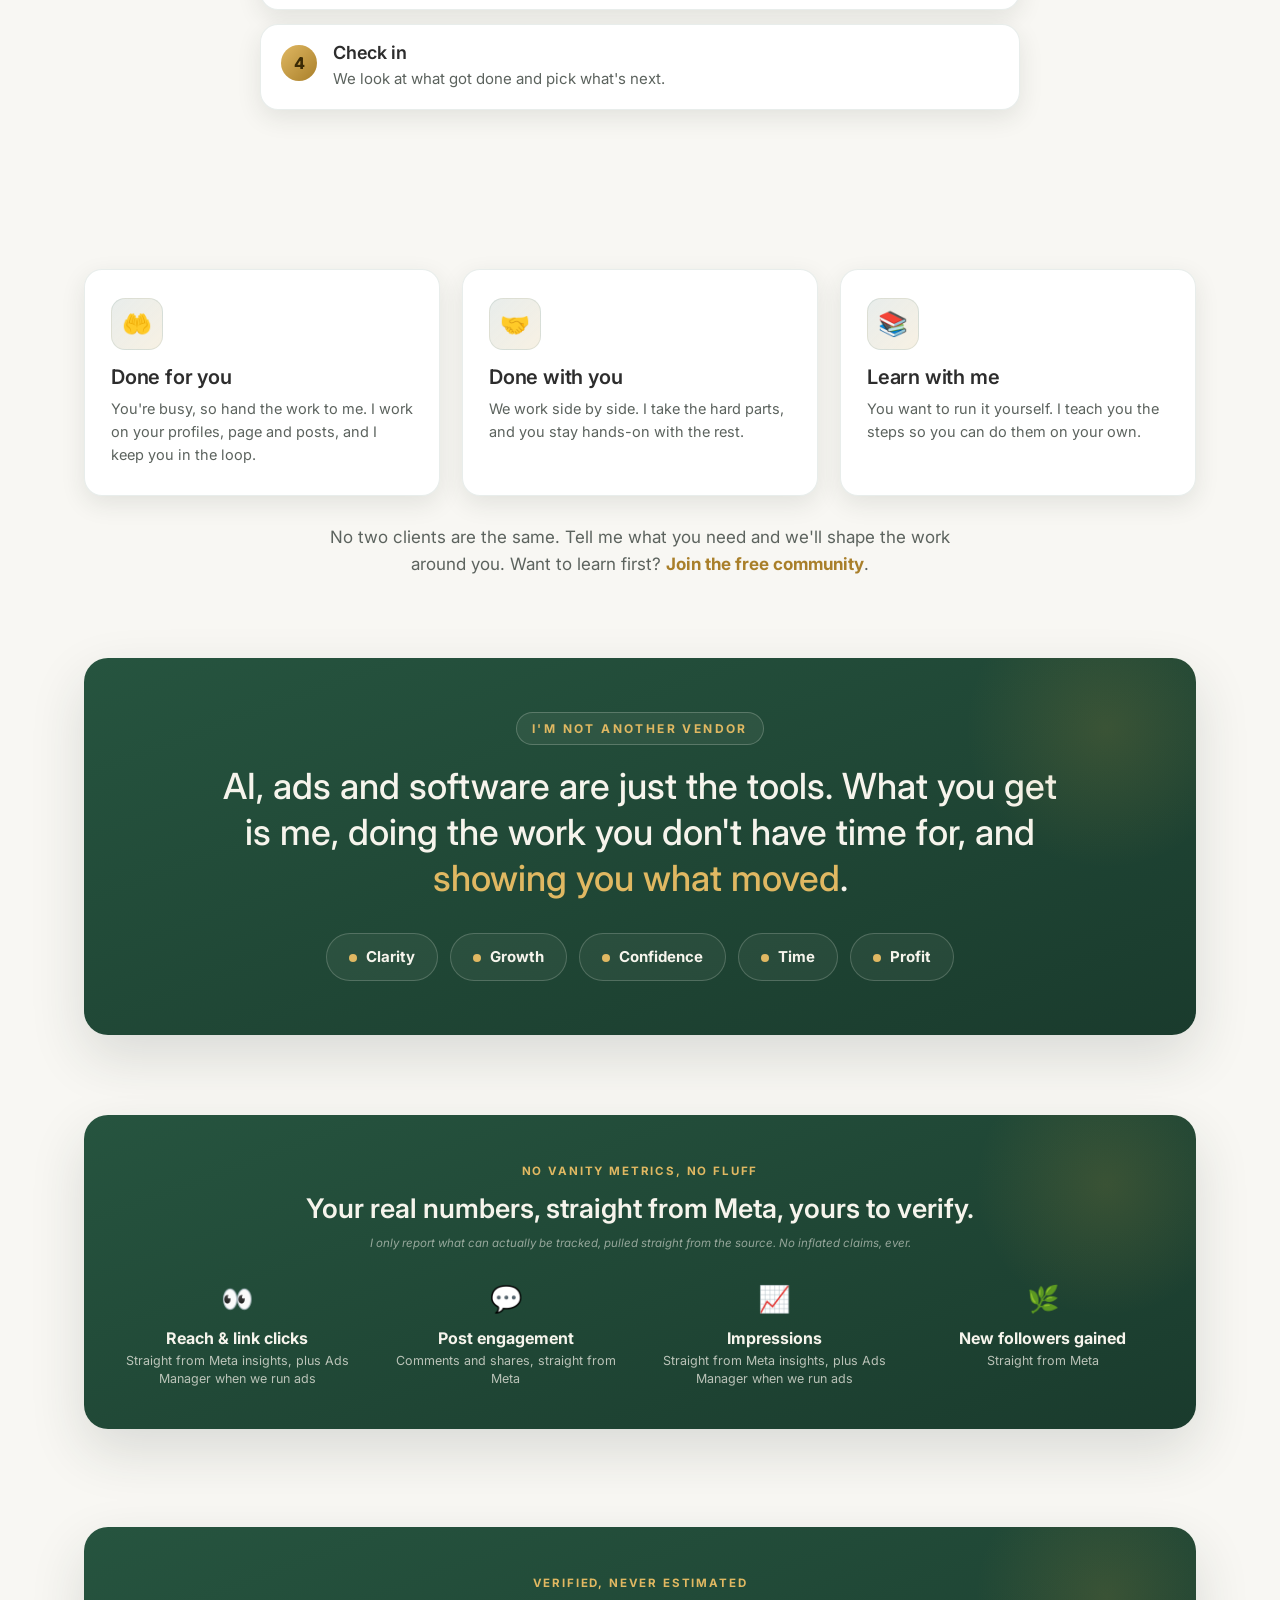
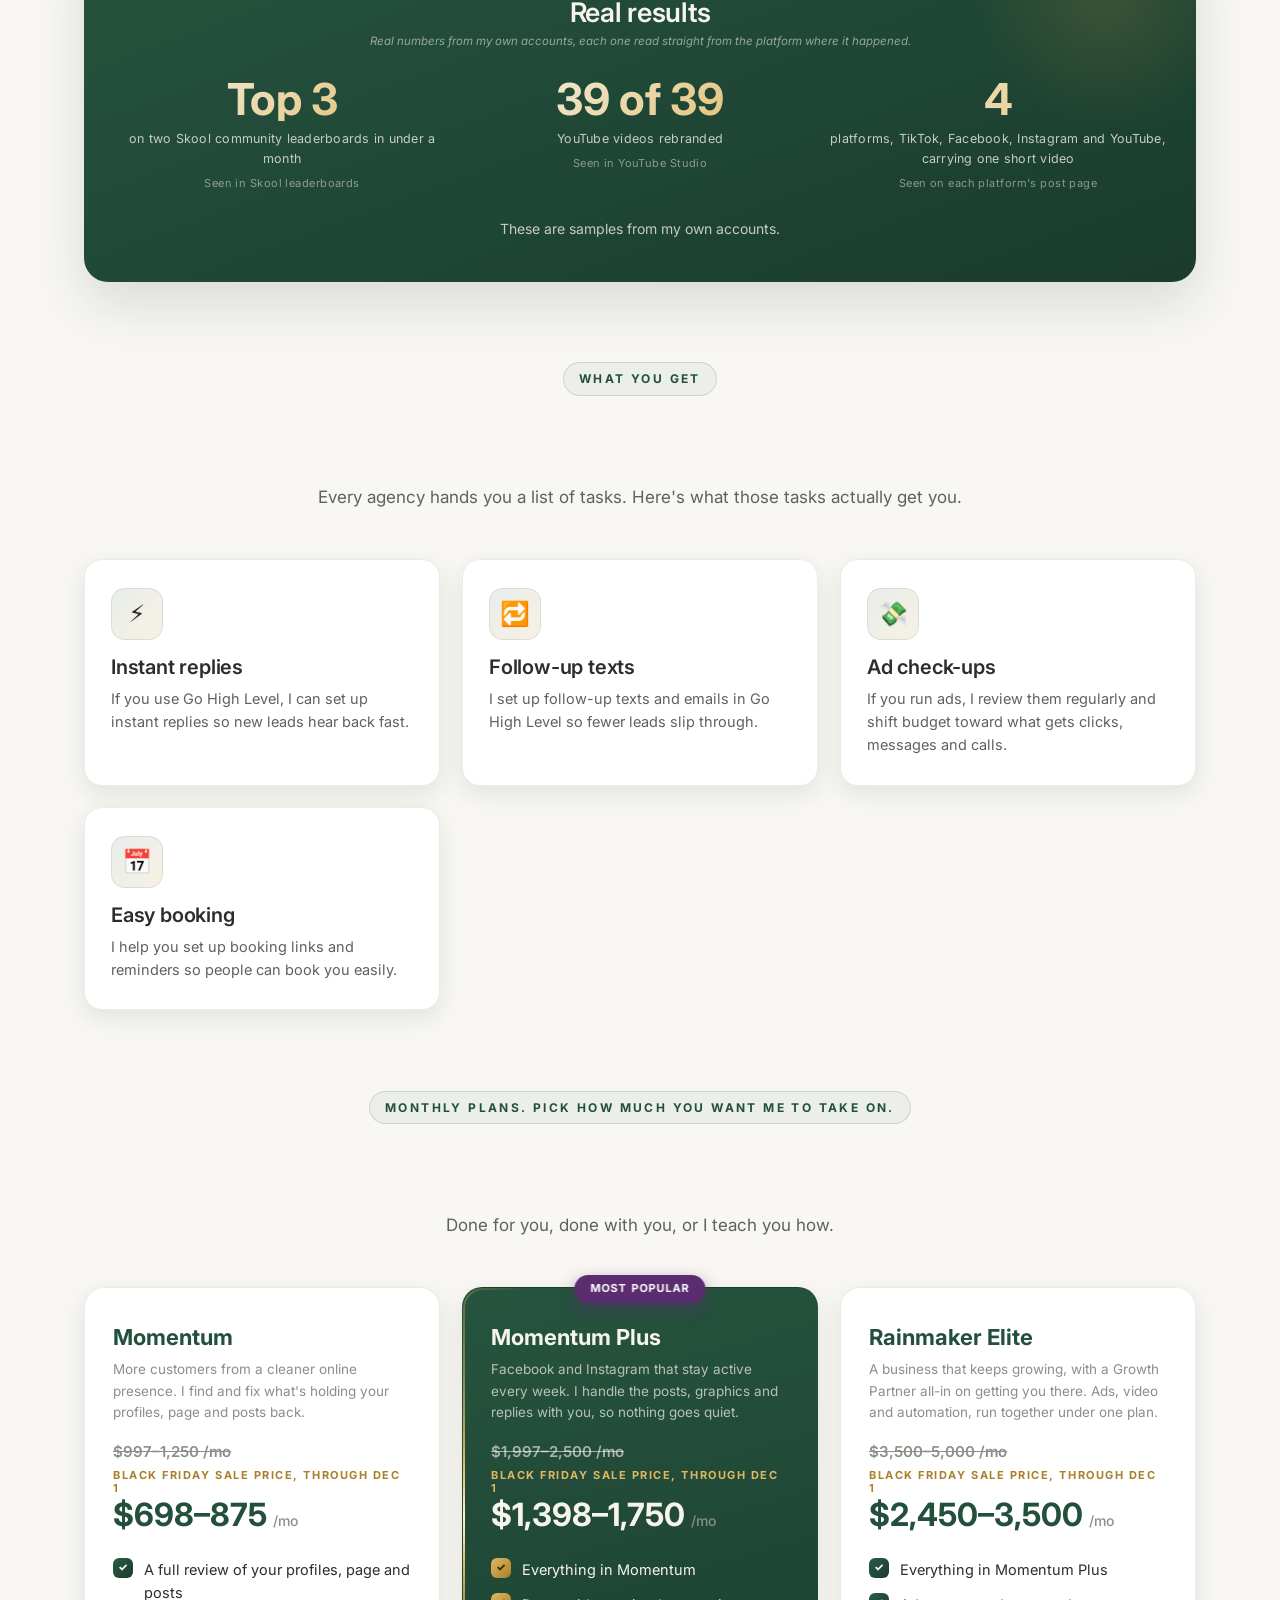
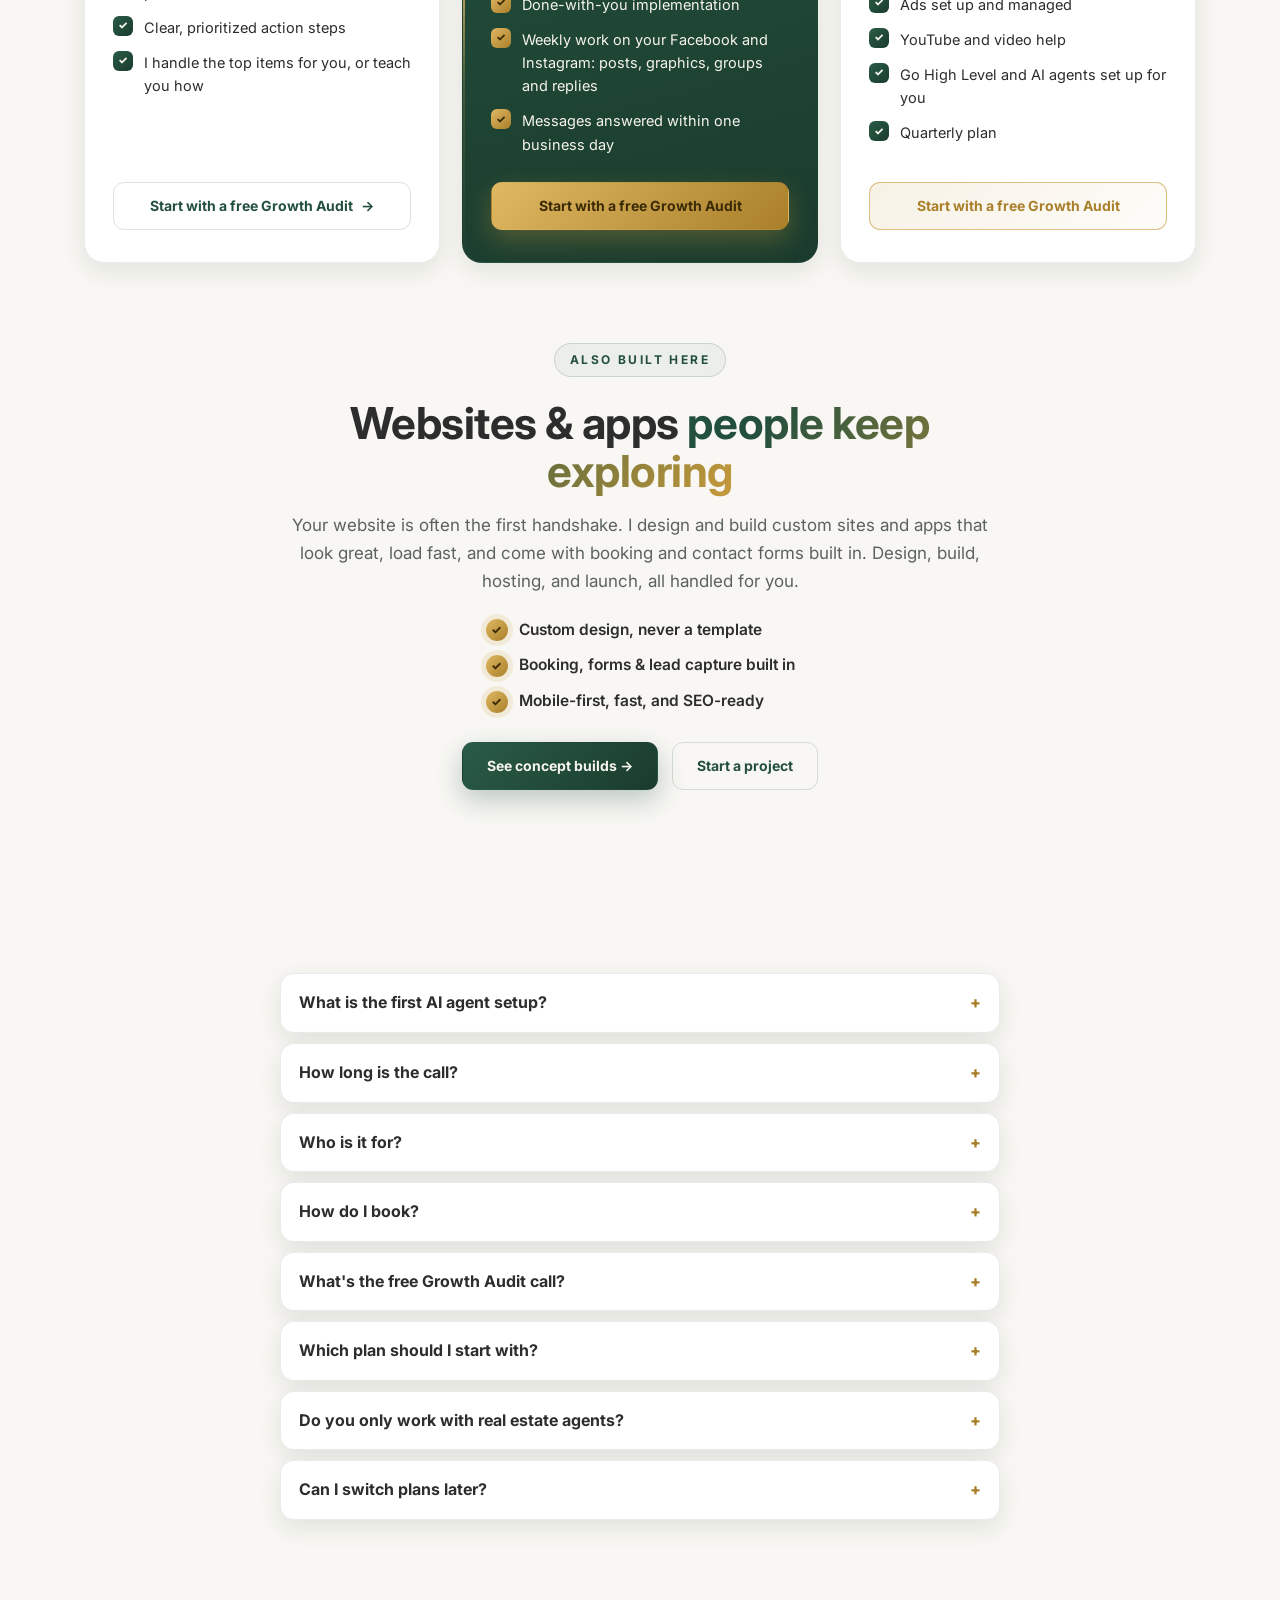
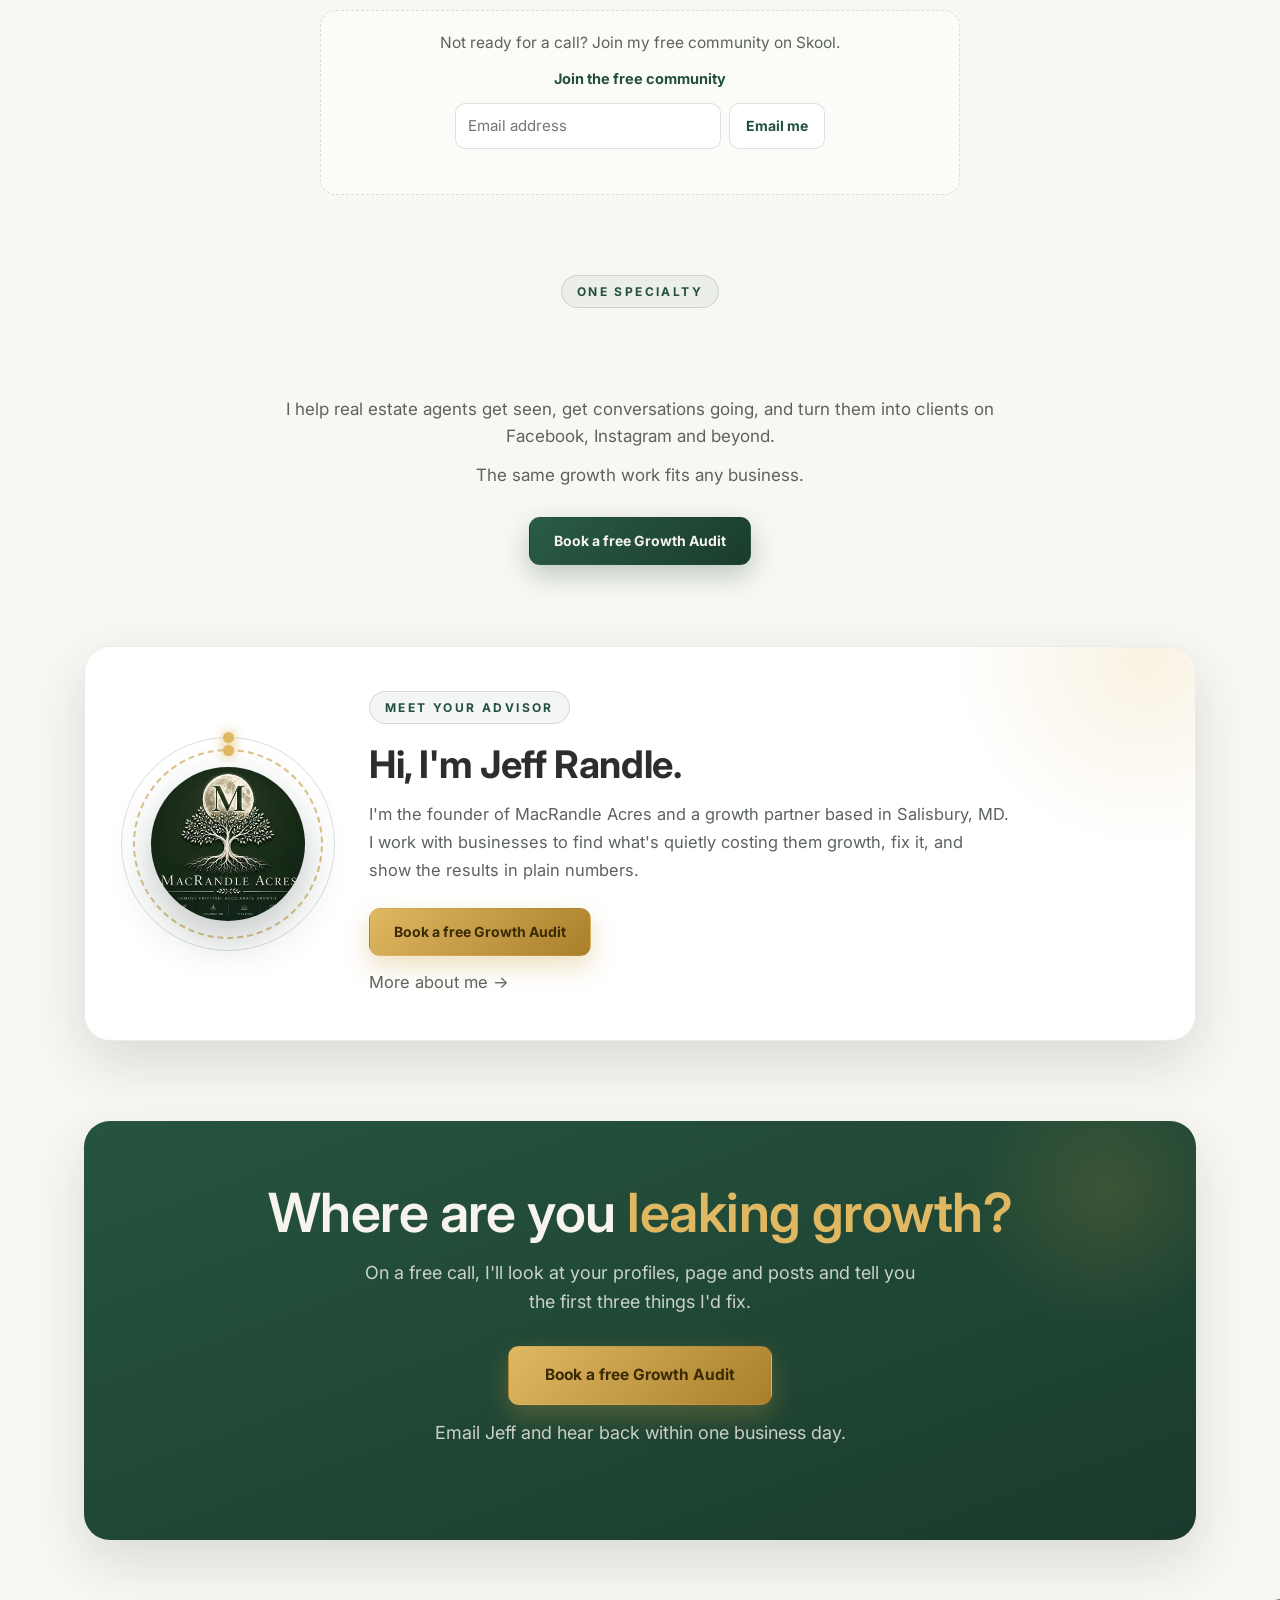
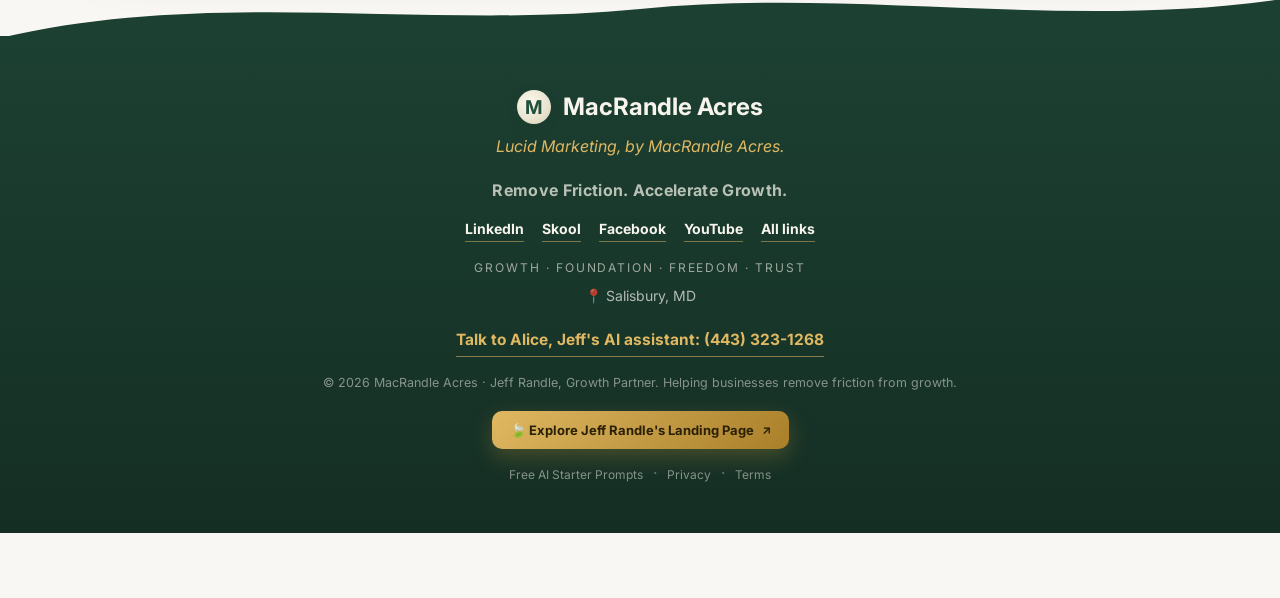
==== commit 2a4a0fb4: "Add a Dec 1 end date to the Black Friday sale price labels. The monthly plan labels now read "Black " ====
--- a/index.html
+++ b/index.html
@@ -1009,7 +1009,7 @@
    <div class="tier reveal d1">
     <div class="tname" data-edit="t1_name">Momentum</div>
     <div class="tdesc" data-edit="t1_desc">More customers from a cleaner online presence. I find and fix what's holding your profiles, page and posts back.</div>
-    <div class="price" data-edit="t1_price"><span class="was"><s><span class="amt">$997–1,250</span> <span class="per">/mo</span></s></span><span class="week">Black Friday sale price</span><span class="now"><span class="amt">$698–875</span> <span class="per">/mo</span></span></div>
+    <div class="price" data-edit="t1_price"><span class="was"><s><span class="amt">$997–1,250</span> <span class="per">/mo</span></s></span><span class="week">Black Friday sale price, through Dec 1</span><span class="now"><span class="amt">$698–875</span> <span class="per">/mo</span></span></div>
     <ul>
      <li><span class="ck">✓</span><span data-edit="t1_li1">A full review of your profiles, page and posts</span></li>
      <li><span class="ck">✓</span><span data-edit="t1_li3">Clear, prioritized action steps</span></li>
@@ -1021,7 +1021,7 @@
     <span class="tag" data-edit="t2_tag">Most popular</span>
     <div class="tname" data-edit="t2_name">Momentum Plus</div>
     <div class="tdesc" data-edit="t2_desc_v5">Facebook and Instagram that stay active every week. I handle the posts, graphics and replies with you, so nothing goes quiet.</div>
-    <div class="price" data-edit="t2_price"><span class="was"><s><span class="amt">$1,997–2,500</span> <span class="per">/mo</span></s></span><span class="week">Black Friday sale price</span><span class="now"><span class="amt">$1,398–1,750</span> <span class="per">/mo</span></span></div>
+    <div class="price" data-edit="t2_price"><span class="was"><s><span class="amt">$1,997–2,500</span> <span class="per">/mo</span></s></span><span class="week">Black Friday sale price, through Dec 1</span><span class="now"><span class="amt">$1,398–1,750</span> <span class="per">/mo</span></span></div>
     <ul>
      <li><span class="ck">✓</span><span data-edit="t2_li1">Everything in Momentum</span></li>
      <li><span class="ck">✓</span><span data-edit="t2_li2">Done-with-you implementation</span></li>
@@ -1033,7 +1033,7 @@
    <div class="tier reveal d3">
     <div class="tname" data-edit="t3_name">Rainmaker Elite</div>
     <div class="tdesc" data-edit="t3_desc">A business that keeps growing, with a Growth Partner all-in on getting you there. Ads, video and automation, run together under one plan.</div>
-    <div class="price" data-edit="t3_price"><span class="was"><s><span class="amt">$3,500–5,000</span> <span class="per">/mo</span></s></span><span class="week">Black Friday sale price</span><span class="now"><span class="amt">$2,450–3,500</span> <span class="per">/mo</span></span></div>
+    <div class="price" data-edit="t3_price"><span class="was"><s><span class="amt">$3,500–5,000</span> <span class="per">/mo</span></s></span><span class="week">Black Friday sale price, through Dec 1</span><span class="now"><span class="amt">$2,450–3,500</span> <span class="per">/mo</span></span></div>
     <ul>
      <li><span class="ck">✓</span><span data-edit="t3_li1">Everything in Momentum Plus</span></li>
      <li><span class="ck">✓</span><span data-edit="t3_li2">Ads set up and managed</span></li>
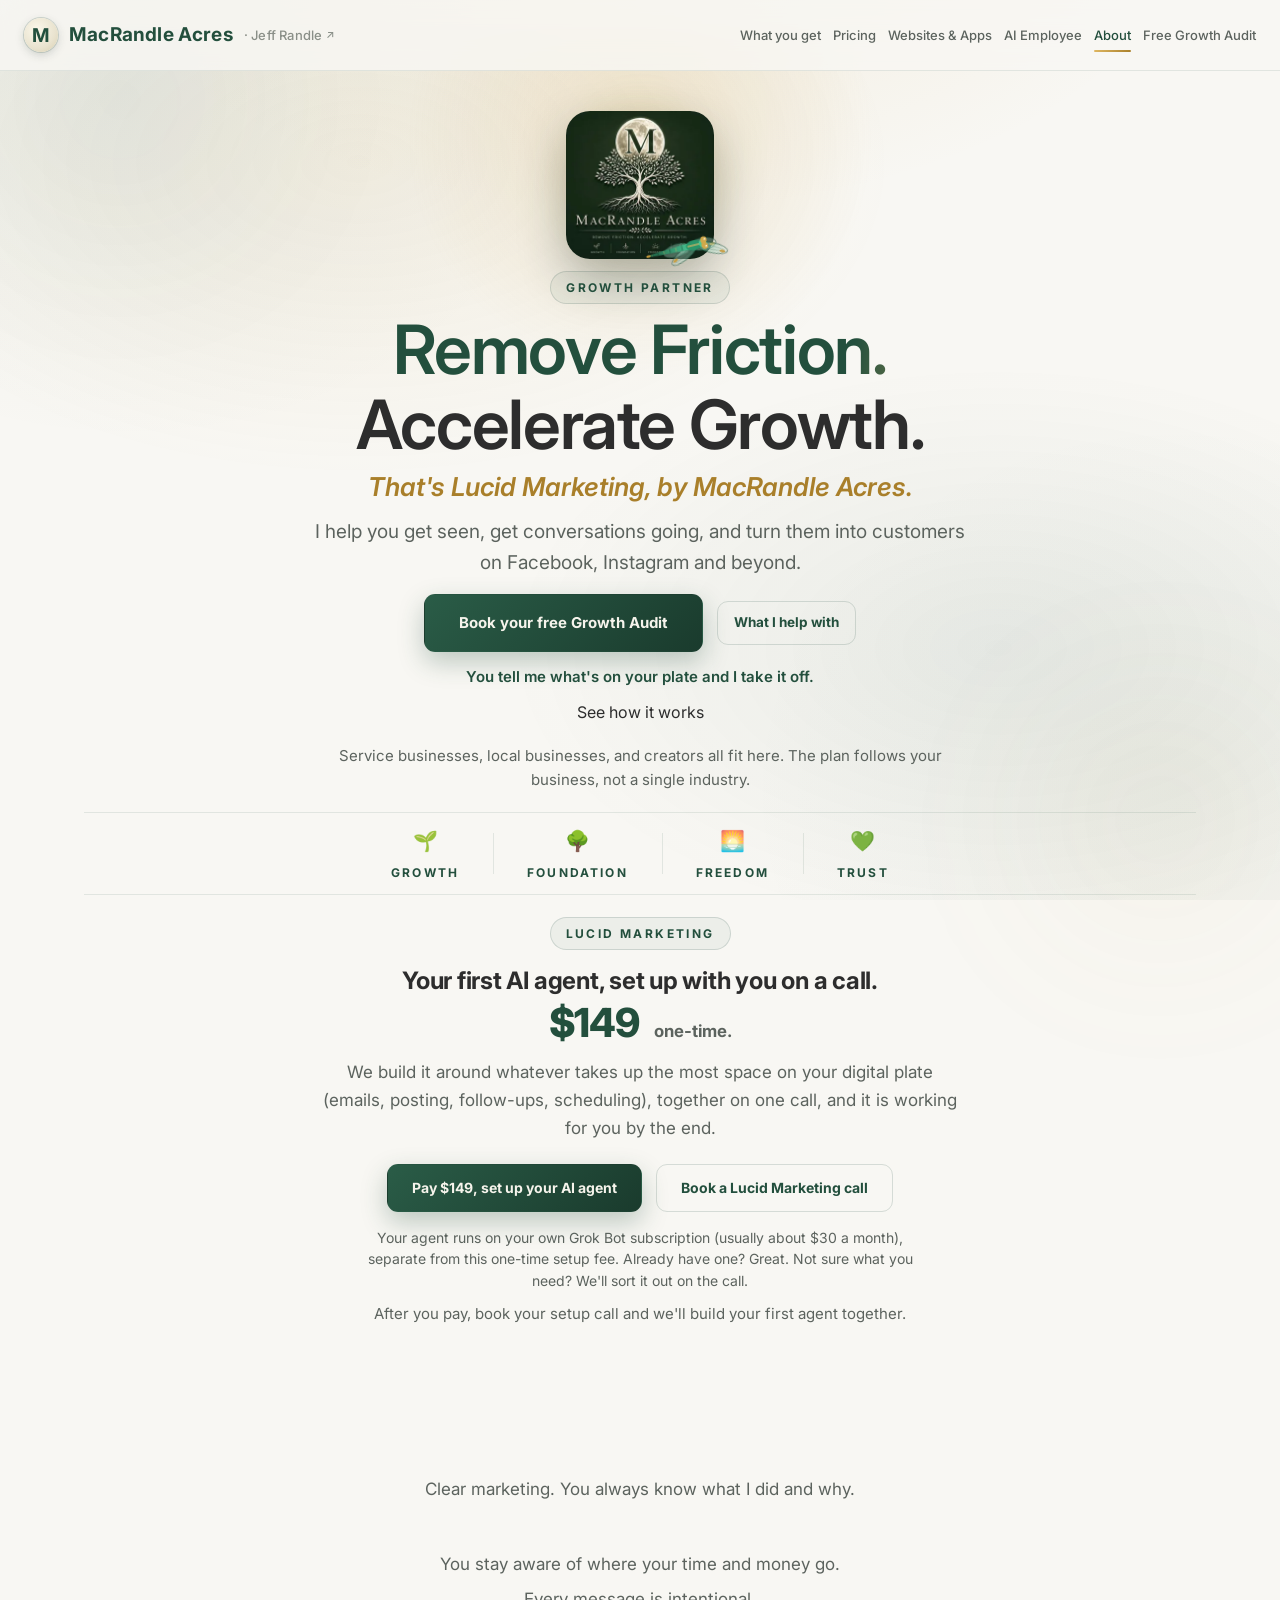
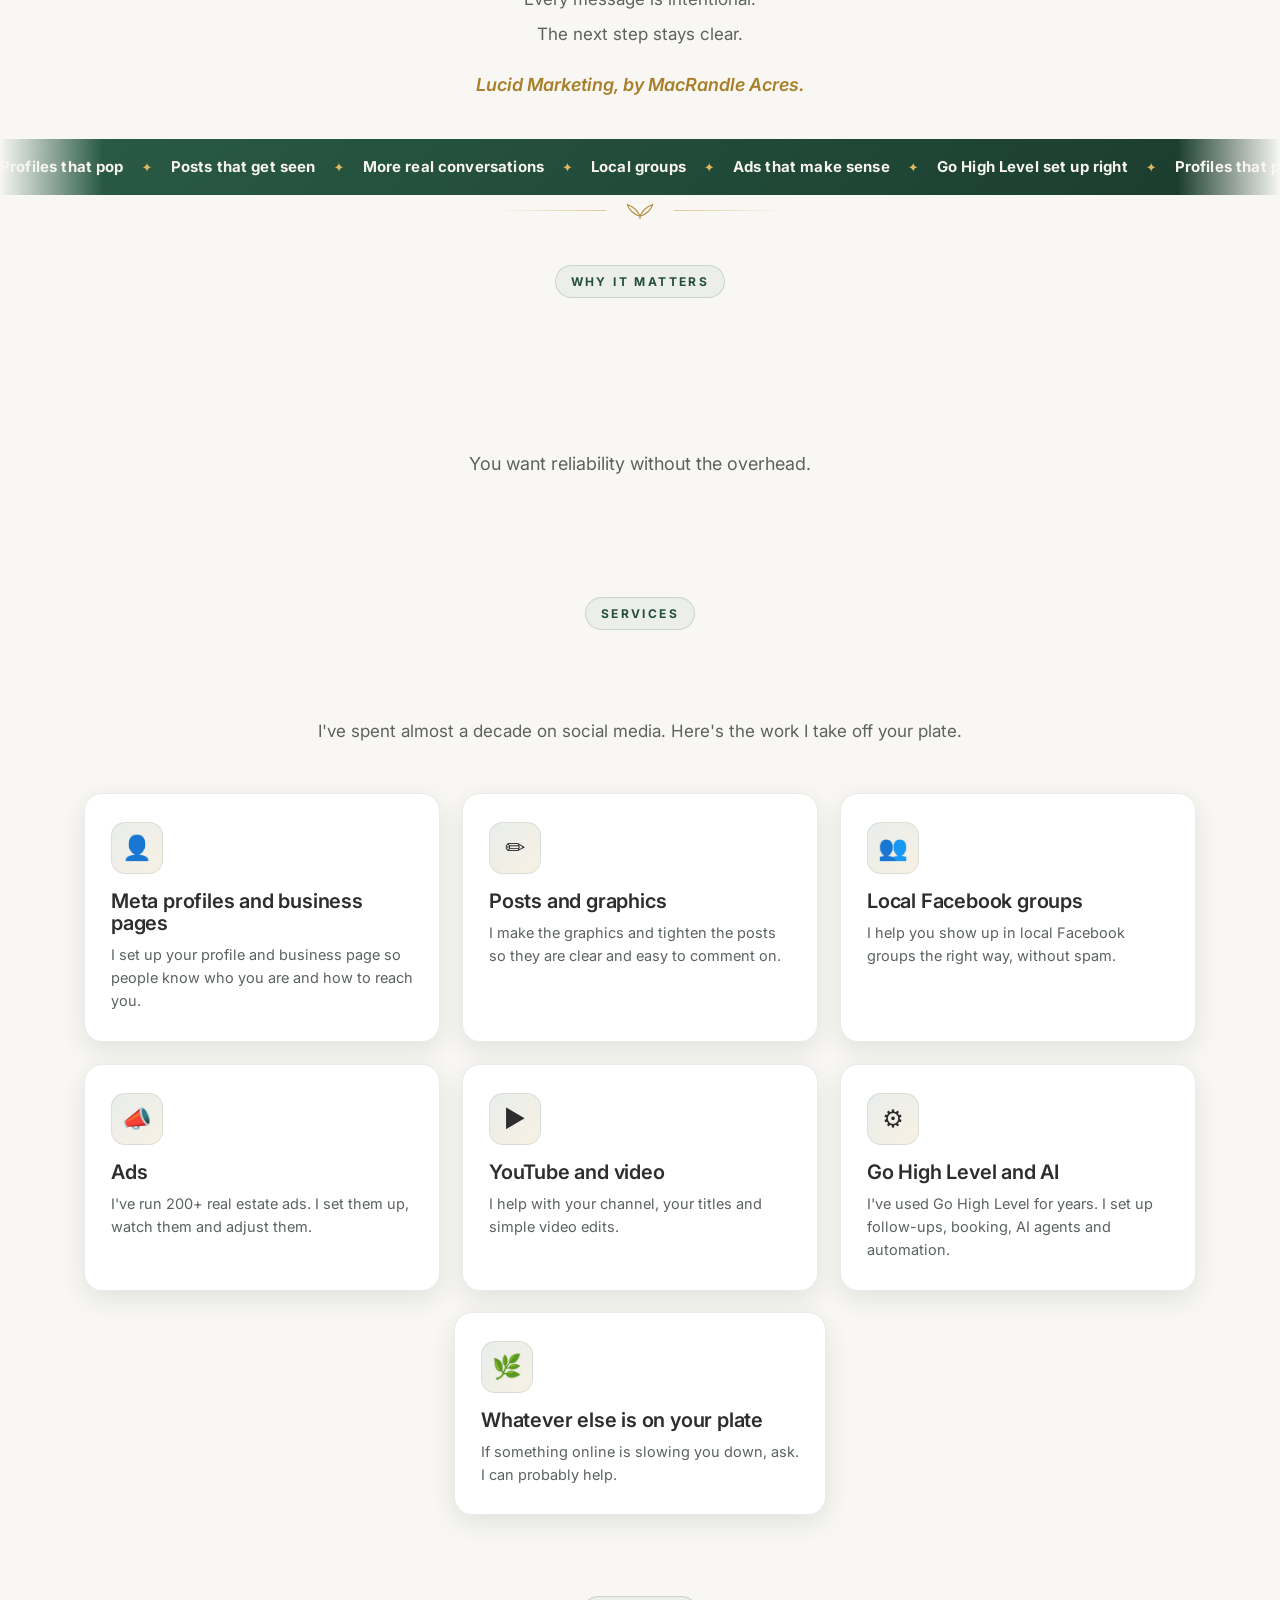
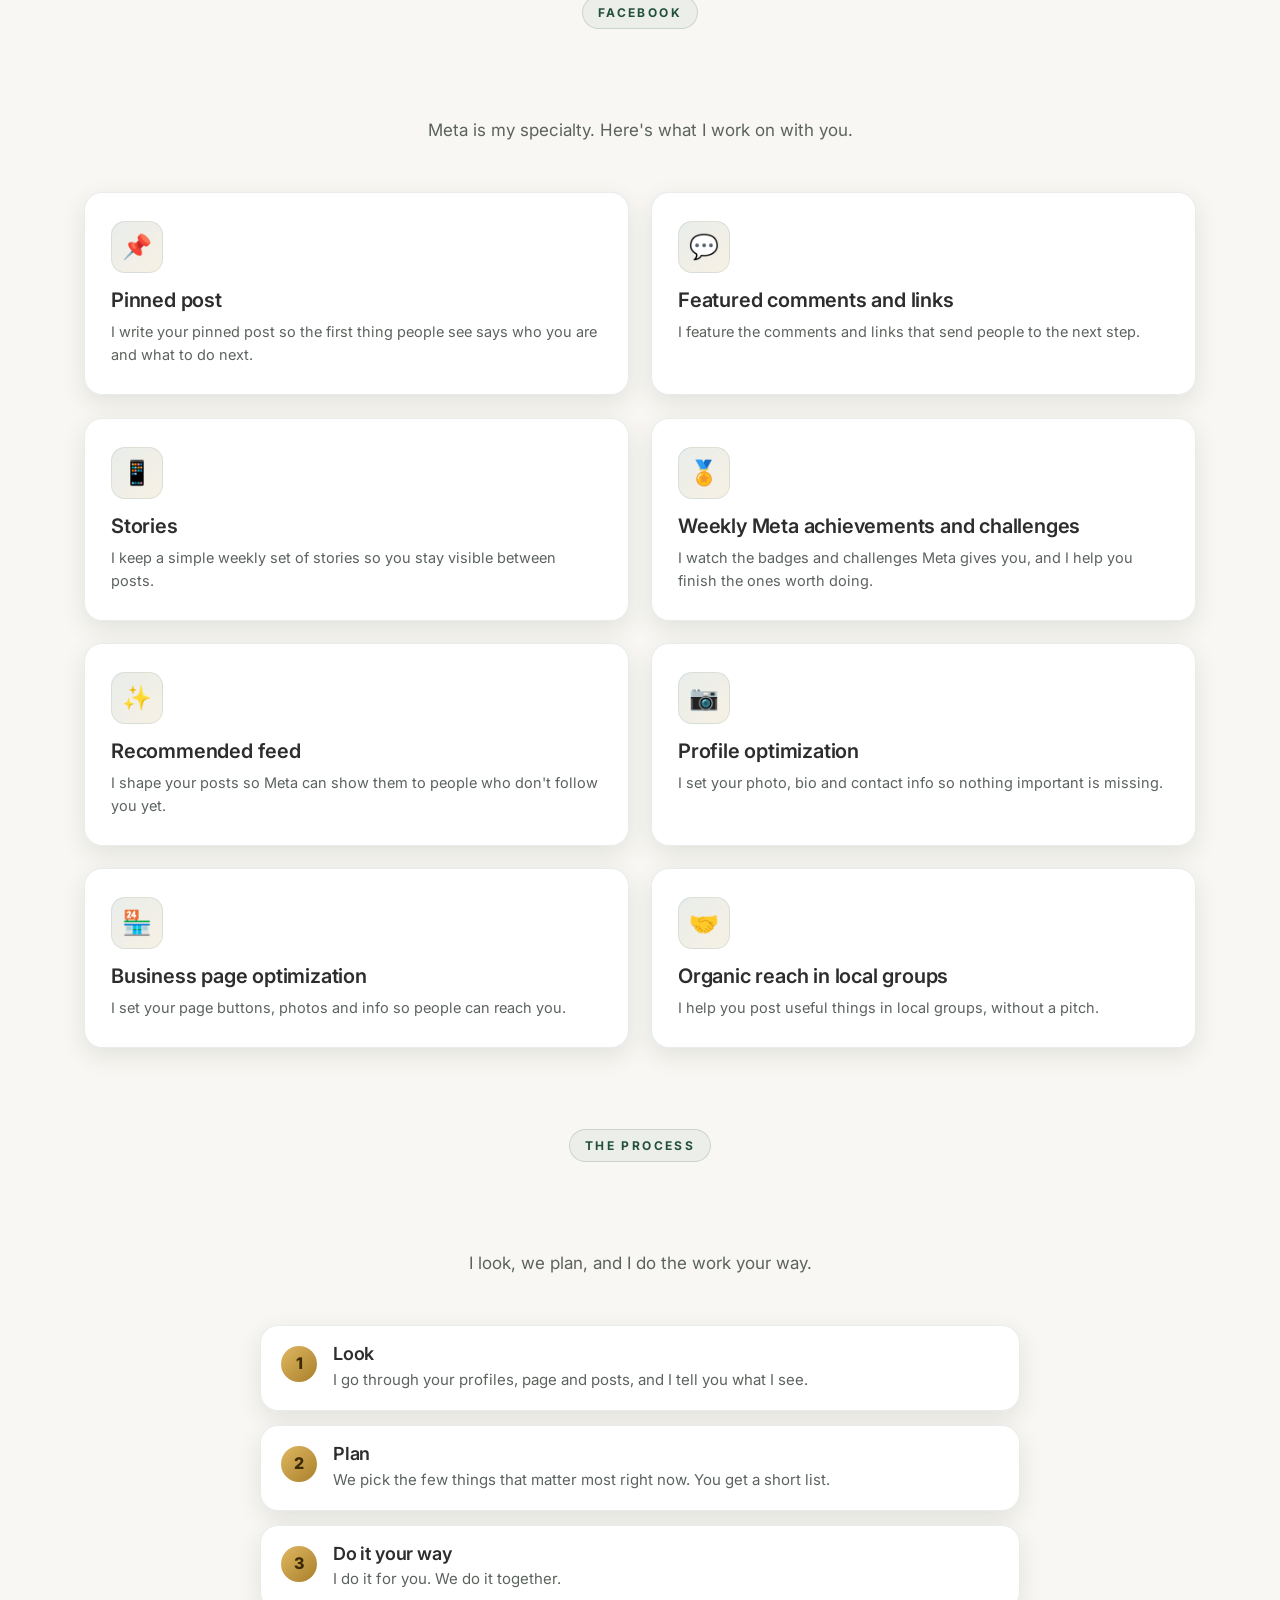
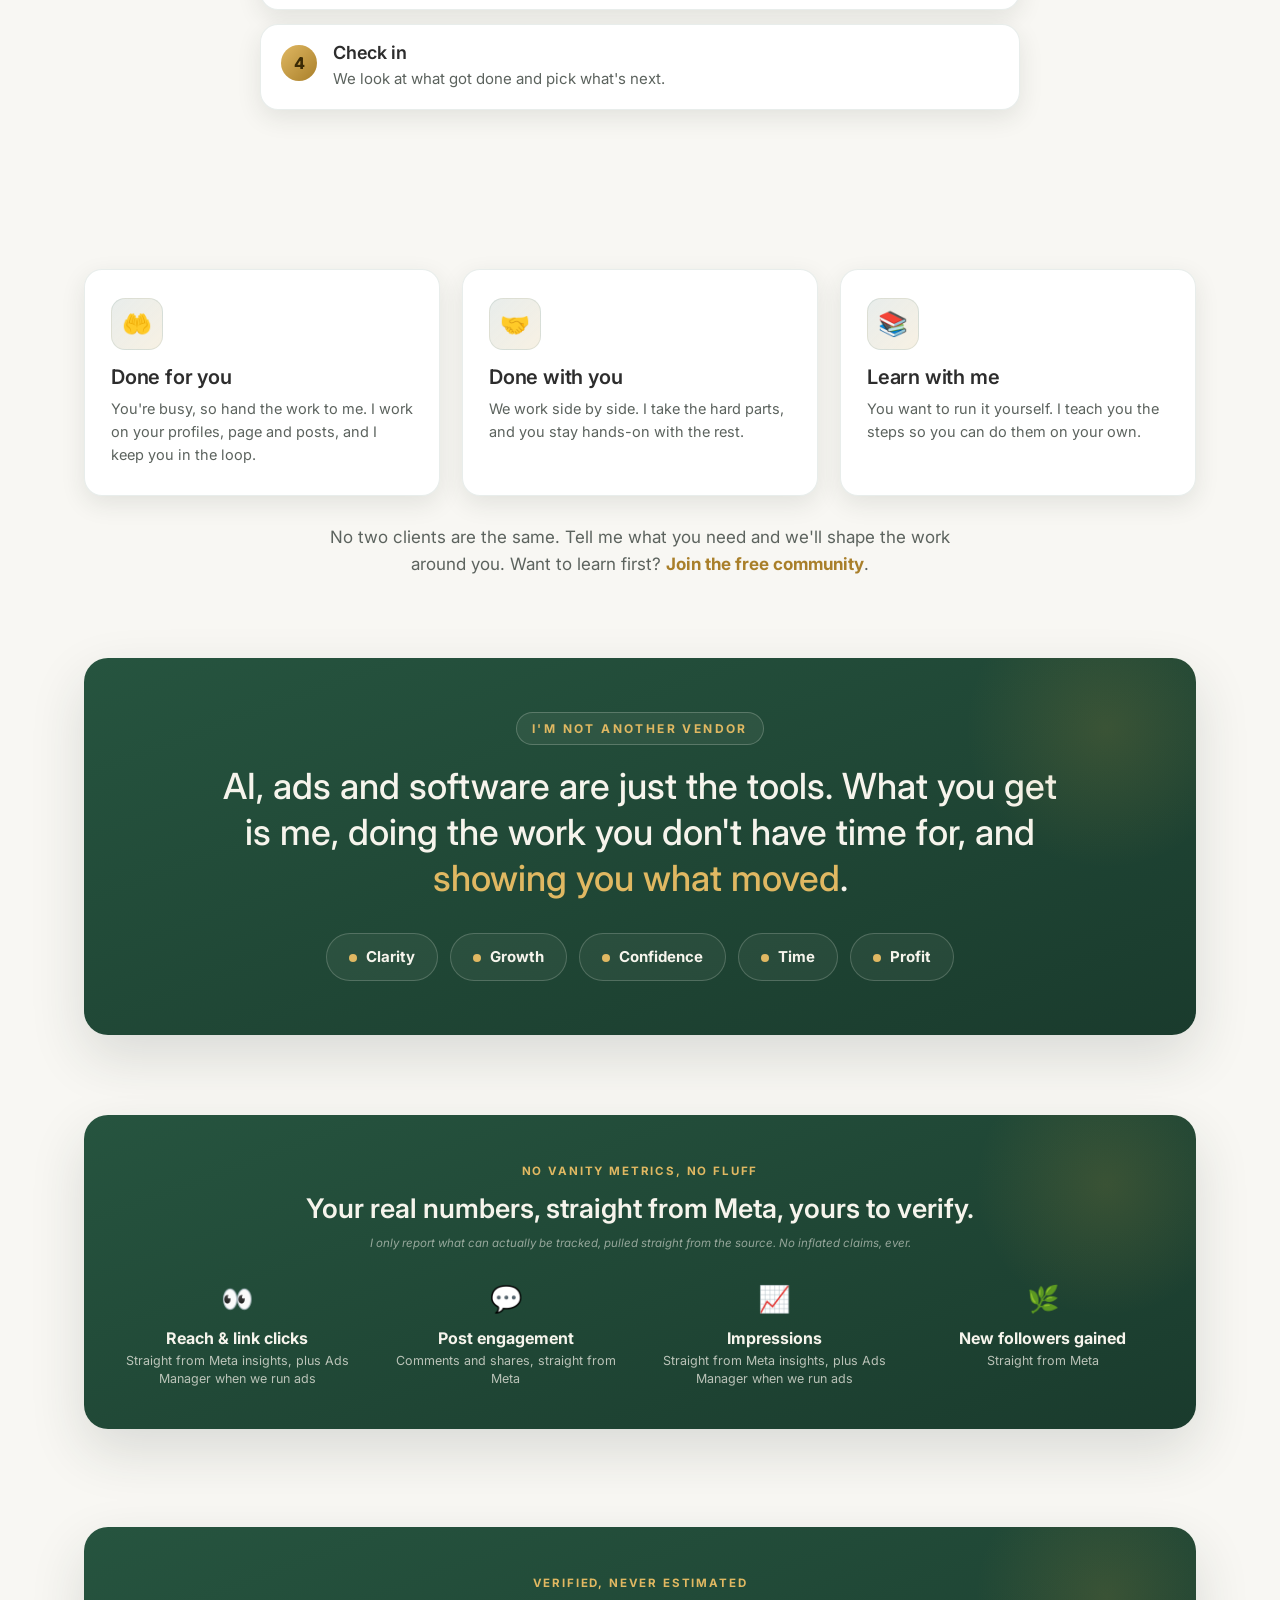
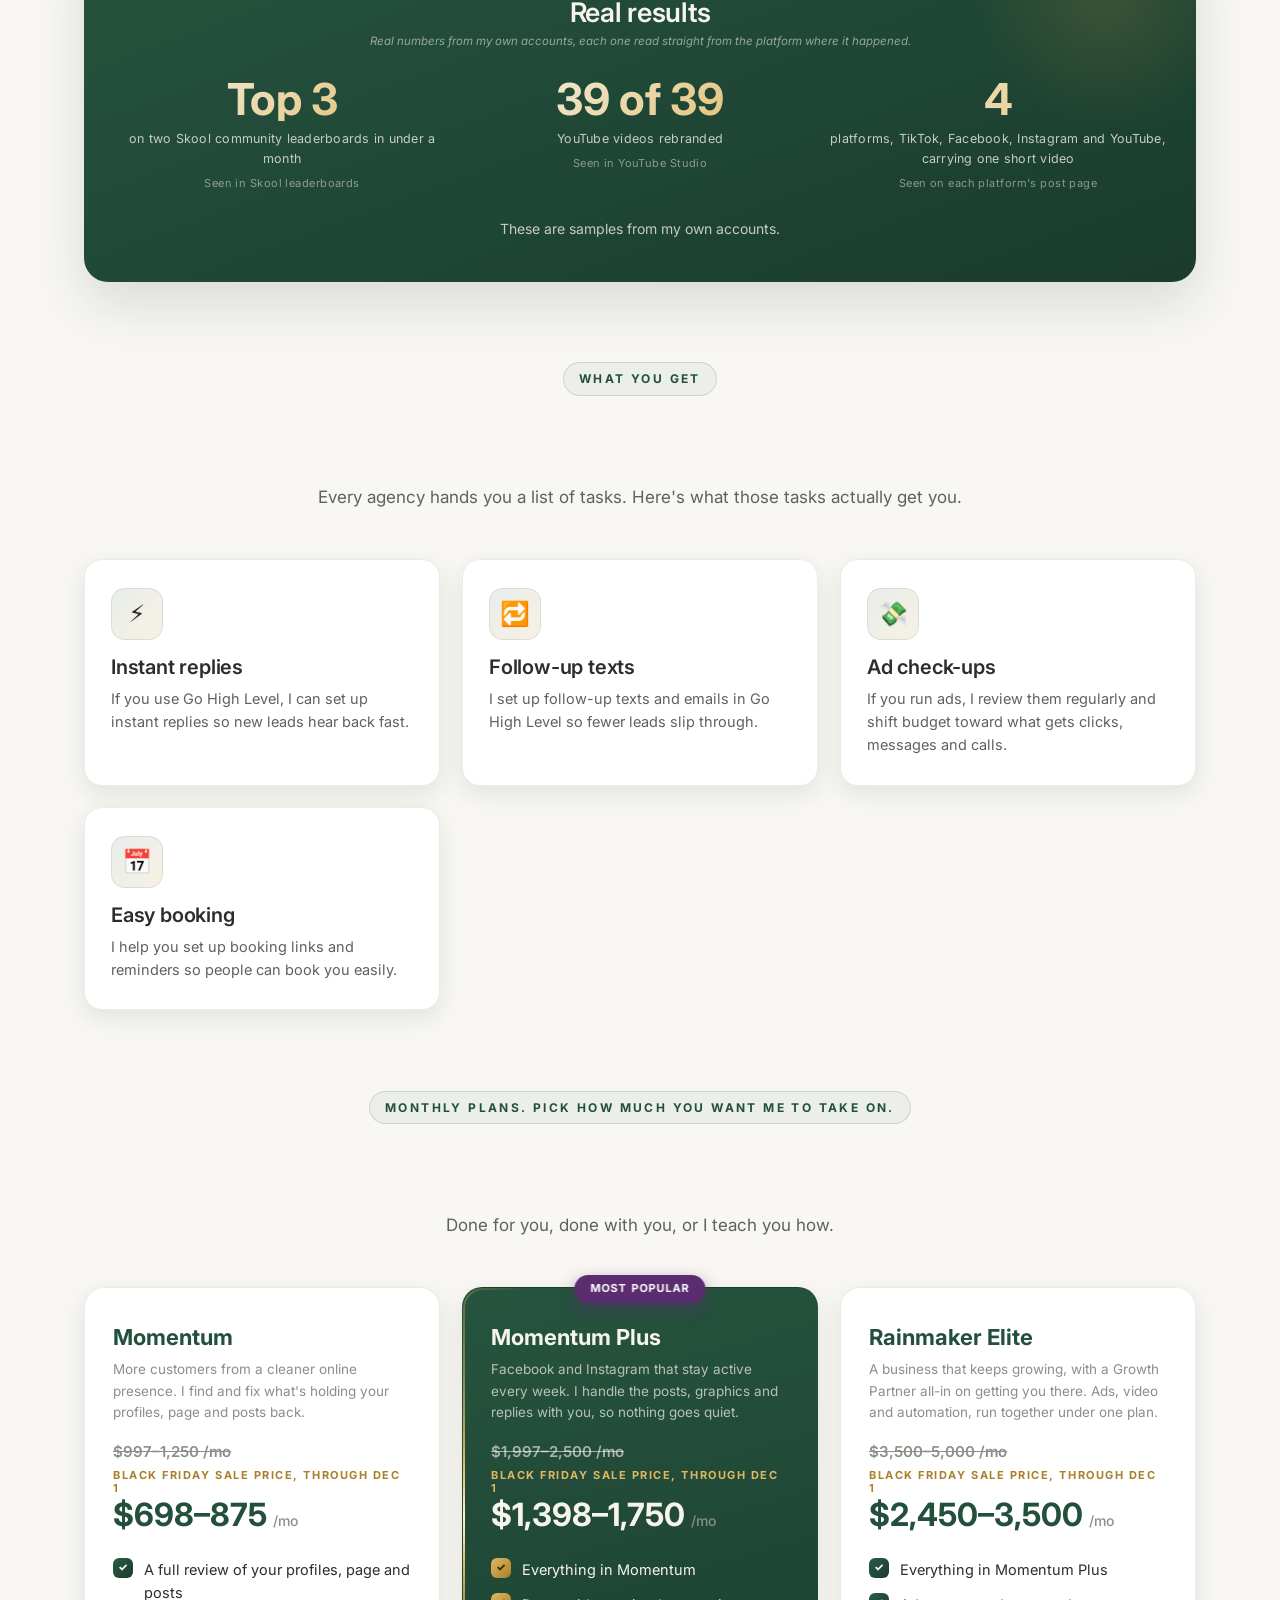
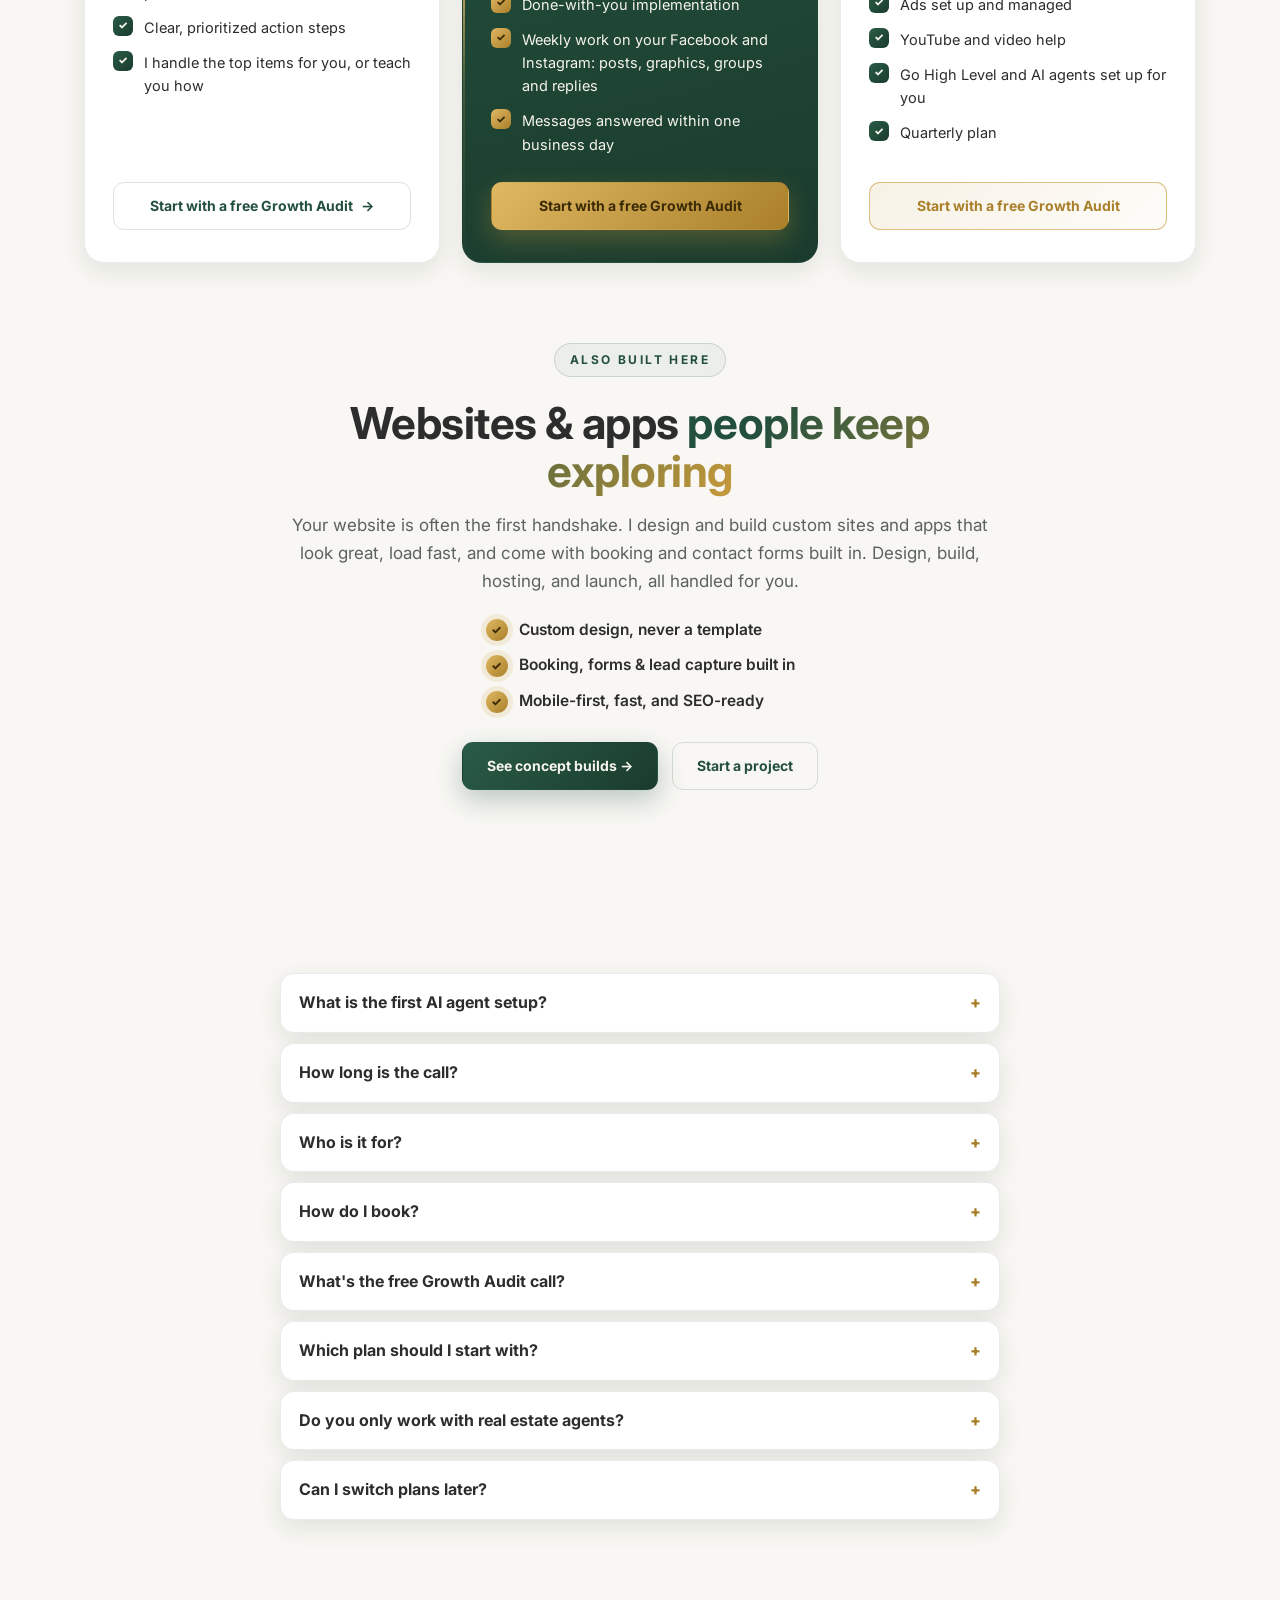
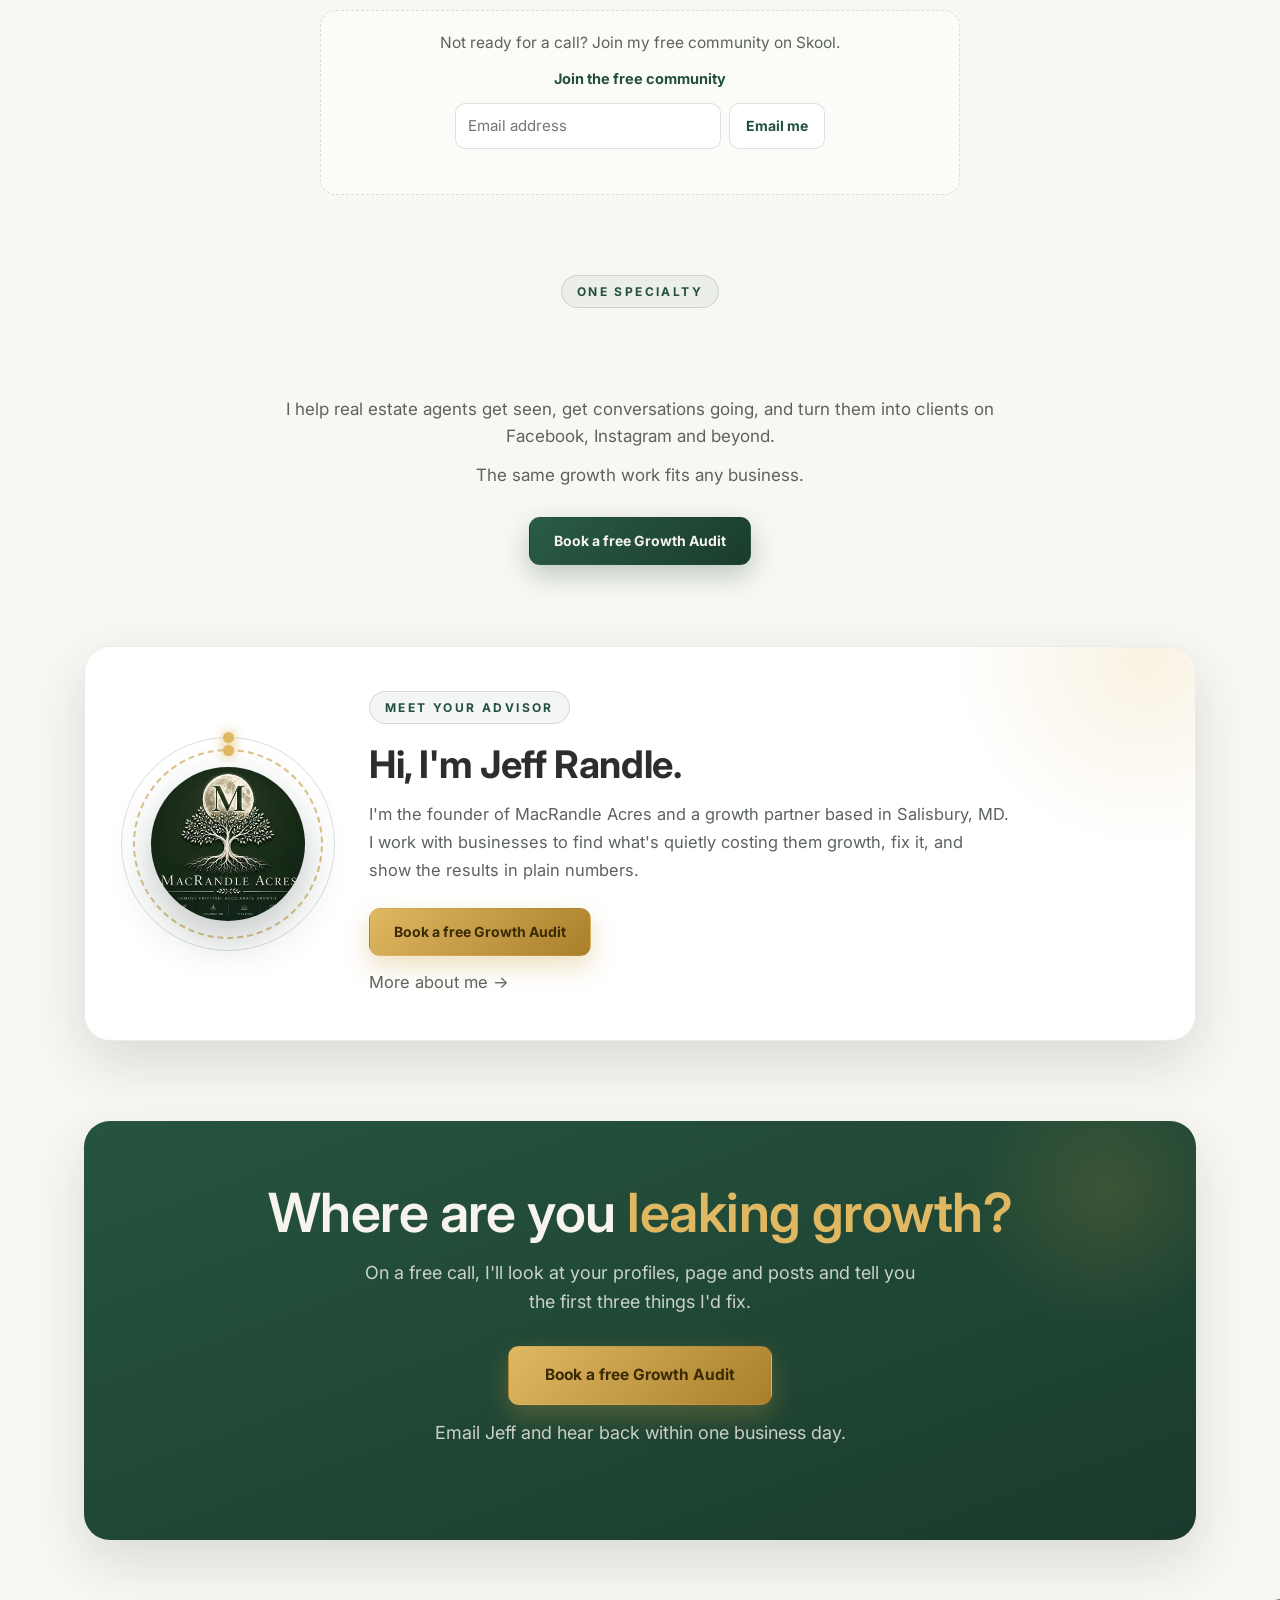
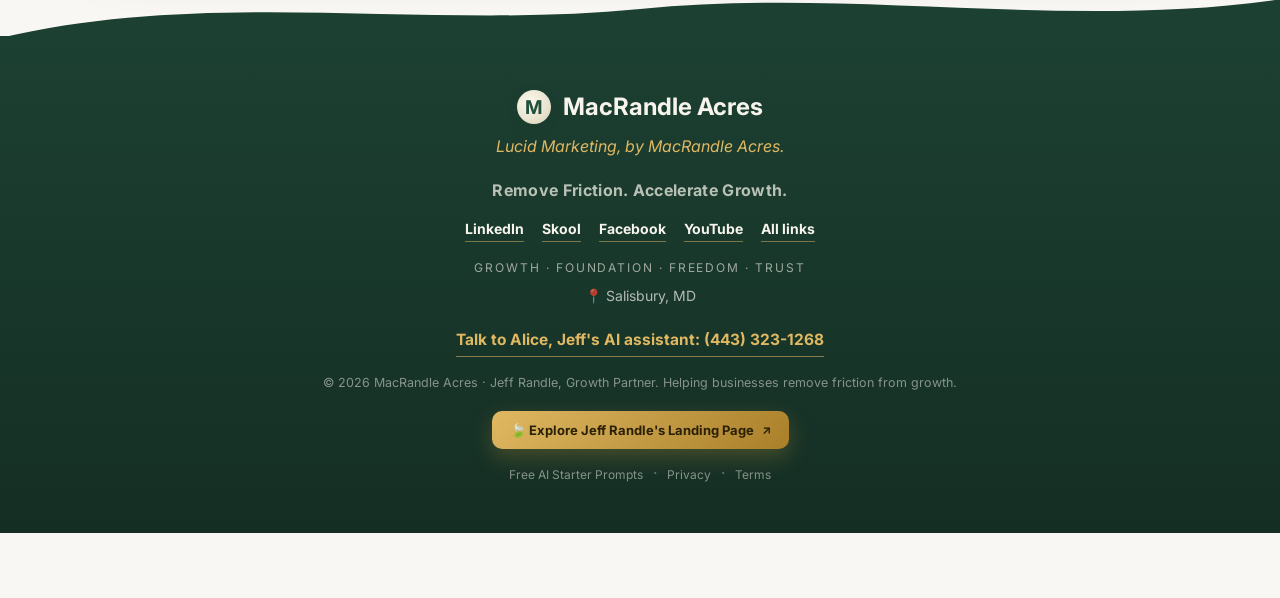
==== commit d2404816: "Homepage: state the $149 AI agent offer once, drop repeated top CTAs The nav pay button and the hero" ====
--- a/index.html
+++ b/index.html
@@ -658,7 +658,6 @@
    <a href="#jeff">About</a>
    <a class="nav-audit" href="/book?type=audit">Free Growth Audit</a>
   </div>
-  <a class="btn btn-primary nav-cta pay-149" href="https://buy.stripe.com/cNicN6c9d7mWfuY8256g801" target="_blank" rel="noopener"><span data-edit="nav_pay_v10">Set up your AI agent, $149</span></a>
   <button class="hamb" id="hamb" aria-label="Menu">☰</button>
  </div>
 </nav>
@@ -677,7 +676,7 @@
   <p class="promise reveal in" data-edit="hero_promise">I help you get seen, get conversations going, and turn them into customers on Facebook, Instagram and beyond.</p>
   <div class="hero-cta reveal in">
    <a class="btn btn-primary" href="/book?type=audit&utm_source=site&utm_medium=cta"><span data-edit="hero_audit_v9">Book your free Growth Audit</span></a>
-   <a class="btn btn-ghost" href="#ai-employee"><span data-edit="hero_agent_v9">Get your first AI agent, $149</span></a>
+   <a class="btn btn-ghost" href="#help"><span data-edit="hero_help_v10">What I help with</span></a>
   </div>
   <p class="hero-plate reveal in" data-edit="hero_plate">You tell me what's on your plate and I take it off.</p>
   <p class="reveal in" style="text-align:center;margin:12px 0 0"><a href="#how-i-work"><span data-edit="hero_cta2">See how it works</span></a></p>
